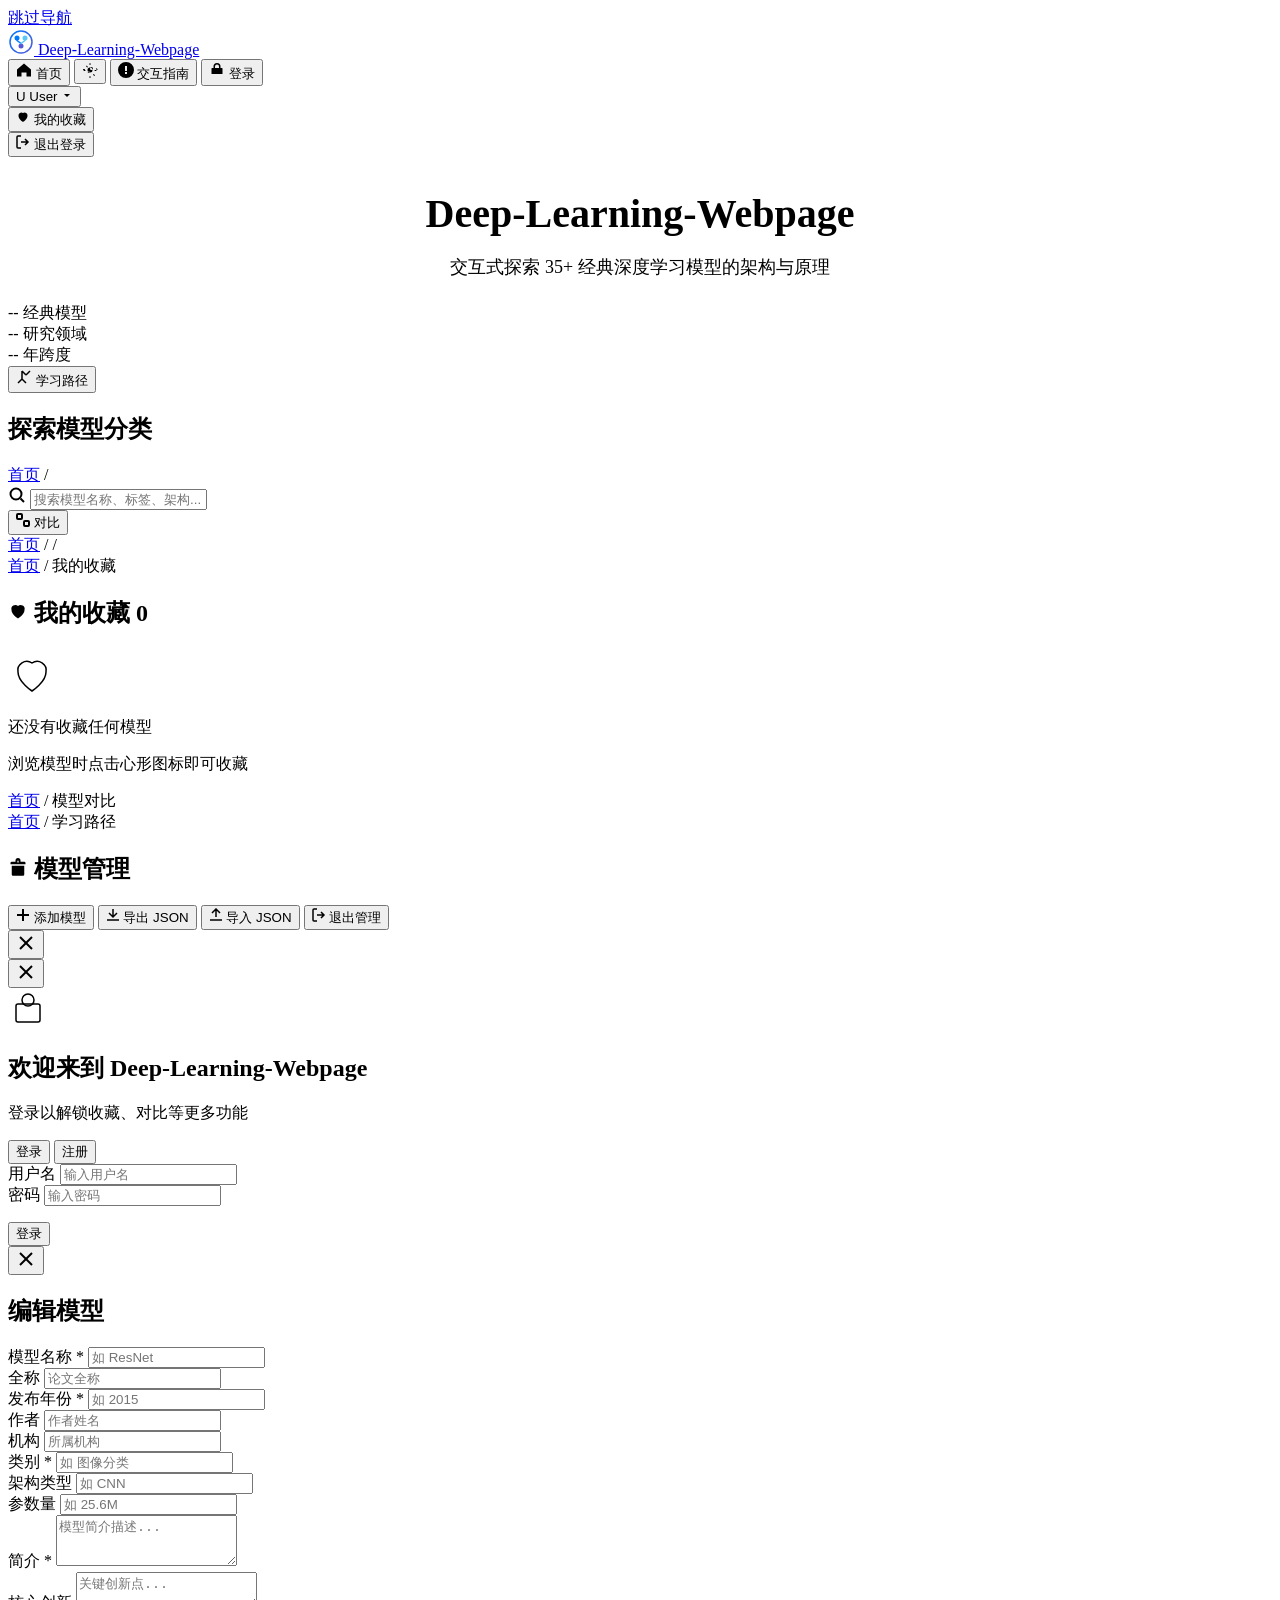
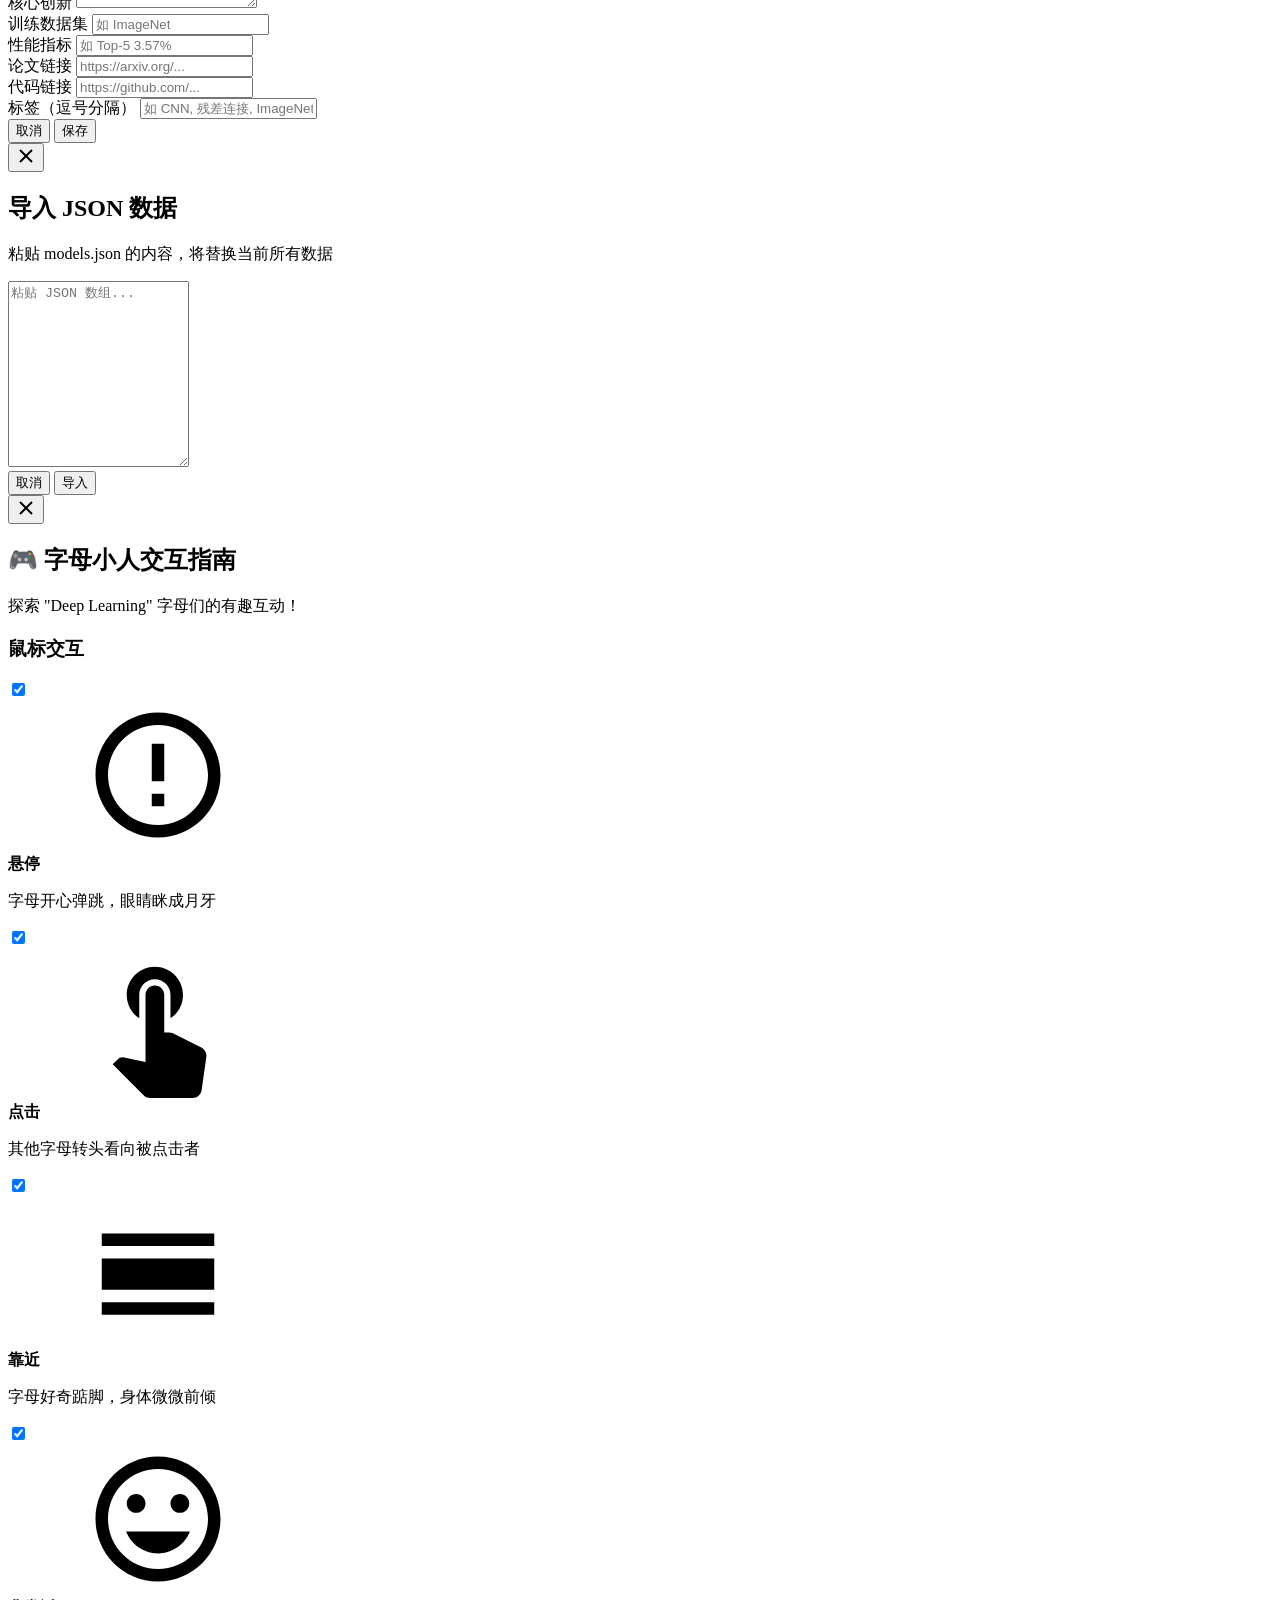
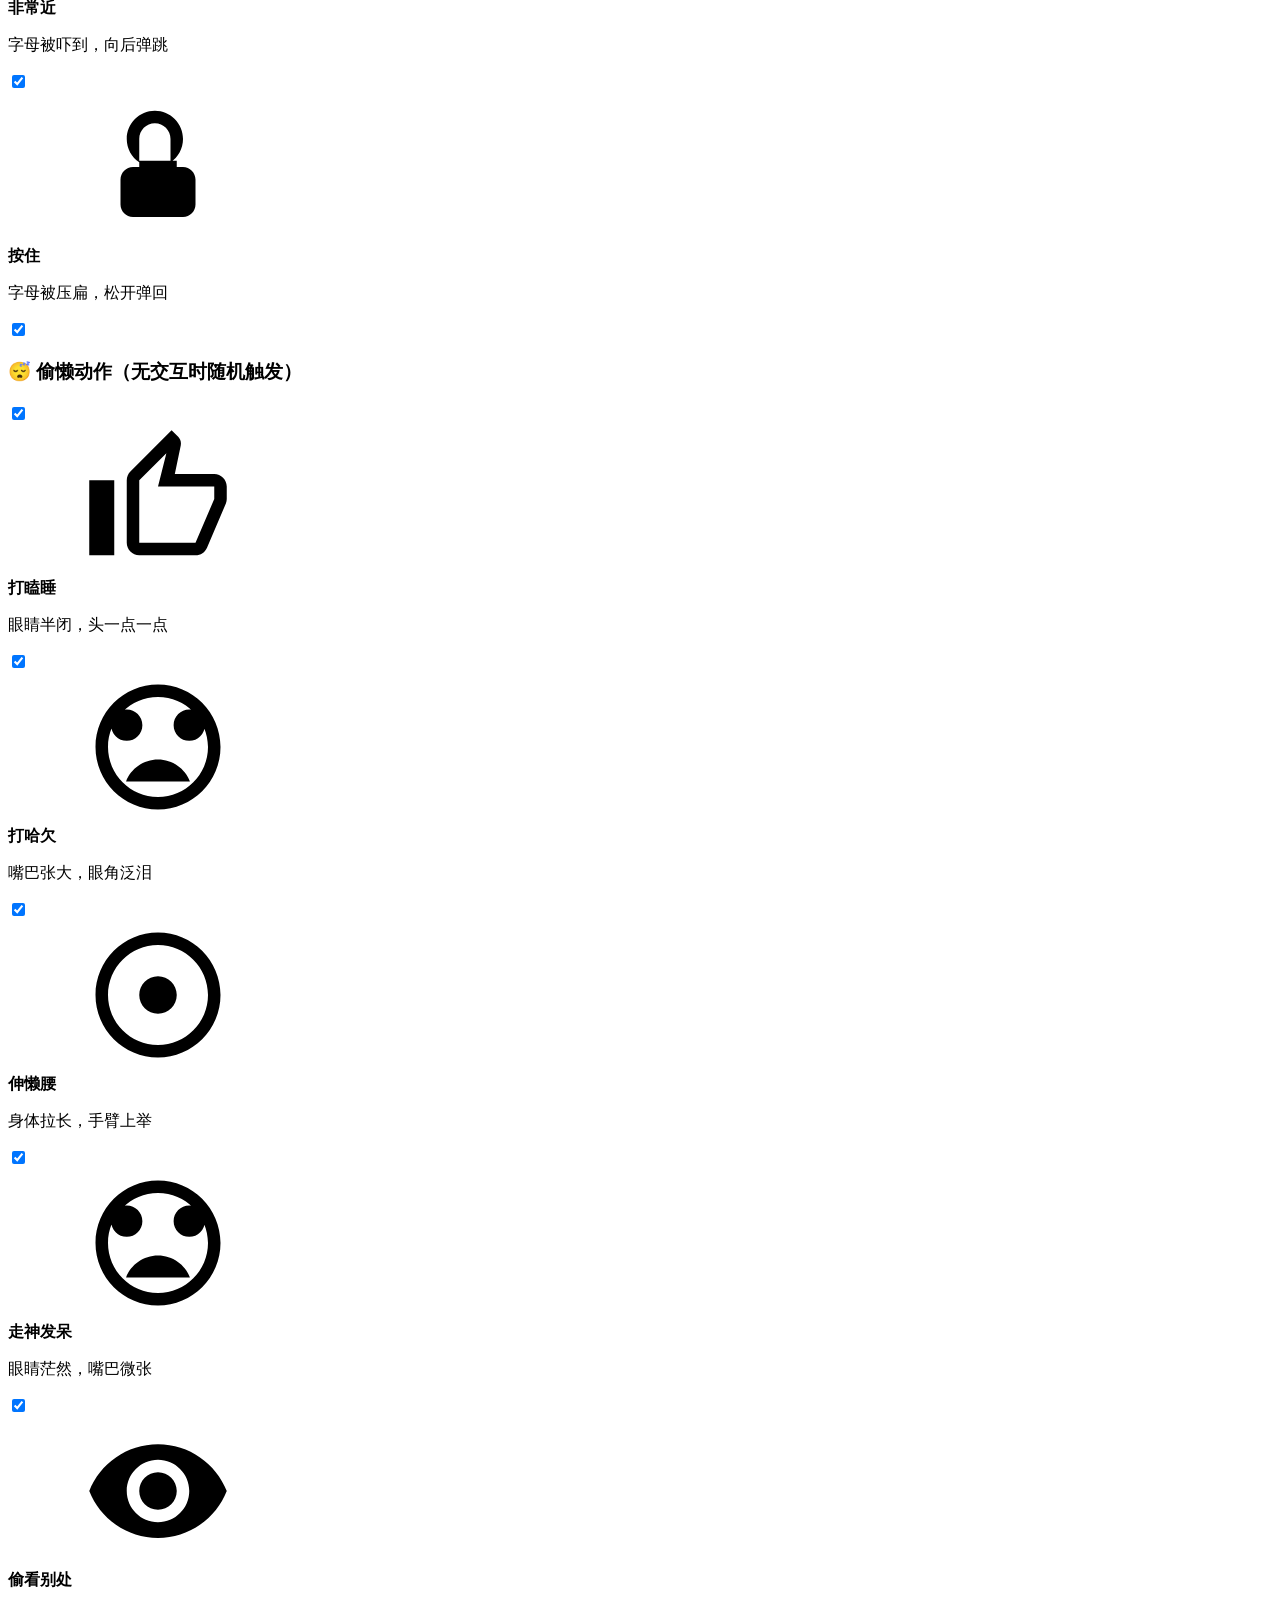
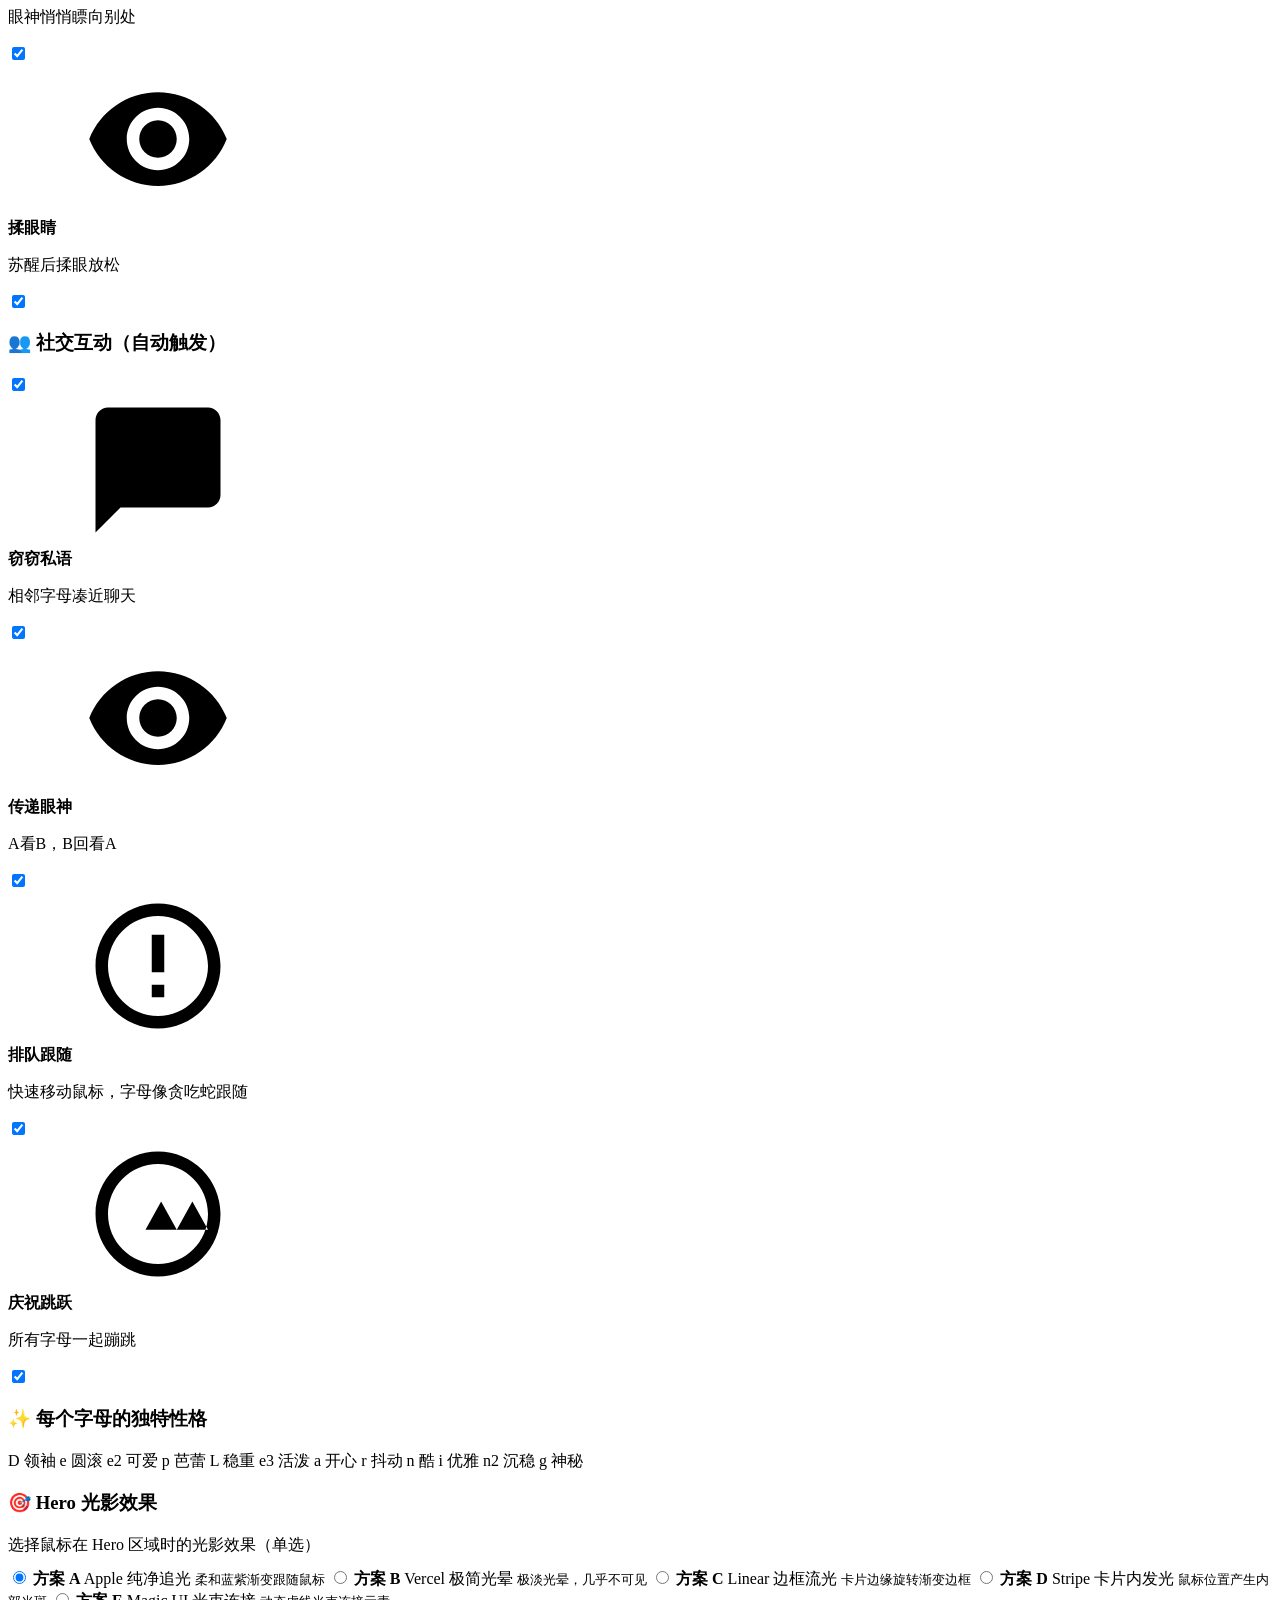
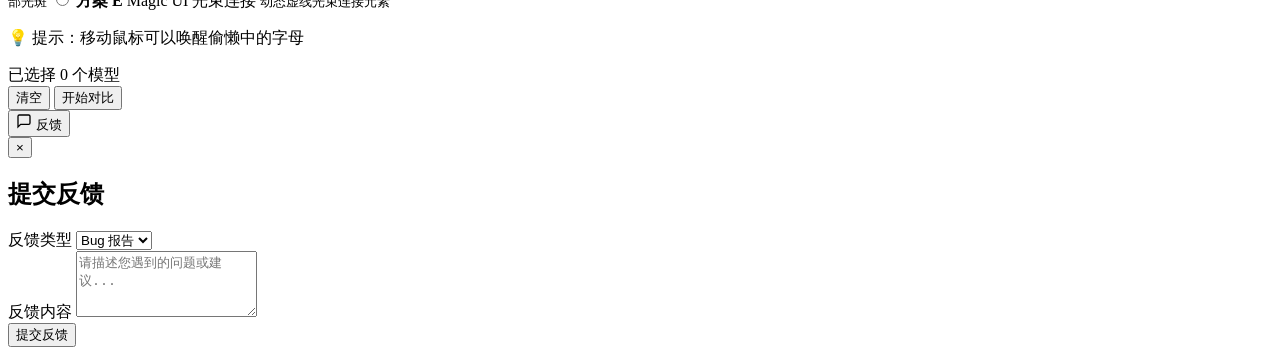
==== index.html @ b661f735 "fix: 修复initApp重复调用和CSP策略问题" ====
<!DOCTYPE html>
<html lang="zh-CN">
<head>
  <meta charset="UTF-8">
  <meta name="viewport" content="width=device-width, initial-scale=1.0">
  <meta name="description" content="Deep-Learning-Webpage - An experimental front-end project for deep learning development.">
  <meta name="theme-color" content="#000000">

  <!-- 防止 FOUC：在 CSS 加载前优先应用主题 -->
  <script>
    (function() {
      try {
        var theme = localStorage.getItem('dl_theme');
        if (!theme) {
          theme = window.matchMedia('(prefers-color-scheme: dark)').matches ? 'dark' : 'light';
        }
        document.documentElement.setAttribute('data-theme', theme);
      } catch (e) {
        document.documentElement.setAttribute('data-theme', 'dark');
      }
    })();
  </script>

  <!-- Content Security Policy -->
  <!-- 注意：当前使用内联事件处理器和样式，需要 'unsafe-inline' 支持 -->
  <!-- 生产环境建议：将内联事件迁移到 addEventListener，内联样式迁移到 CSS 文件，然后移除 'unsafe-inline' -->
  <meta http-equiv="Content-Security-Policy" content="default-src 'self'; script-src 'self' 'unsafe-inline'; style-src 'self' 'unsafe-inline' https://fonts.googleapis.com; font-src 'self' https://fonts.gstatic.com; img-src 'self' data: blob: https:; connect-src 'self'; frame-ancestors 'none'; form-action 'self'; upgrade-insecure-requests; object-src 'none';">
  <title>Deep-Learning-Webpage</title>

  <!-- GitHub Pages 路径基准 -->
  <base href="/Deep-Learning-Webpage/">

  <!-- System font for Apple style (SF Pro on Apple devices, system fonts elsewhere) -->
  <link rel="preconnect" href="https://fonts.googleapis.com">
  <link rel="preconnect" href="https://fonts.gstatic.com" crossorigin>
  <link href="https://fonts.googleapis.com/css2?family=Inter:wght@300;400;500;600;700&family=JetBrains+Mono:wght@400;500;600&display=swap" rel="stylesheet">

  <link rel="stylesheet" href="css/style.css">
</head>
<body>
  <!-- 骨架屏：首屏加载期间显示 -->
  <div id="app-skeleton" class="app-skeleton" aria-hidden="true">
    <div class="skeleton-header">
      <div class="skeleton-logo"></div>
      <div class="skeleton-nav">
        <div class="skeleton-nav-item"></div>
        <div class="skeleton-nav-item"></div>
        <div class="skeleton-nav-item"></div>
        <div class="skeleton-nav-item"></div>
      </div>
    </div>
    <div class="skeleton-hero">
      <div class="skeleton-hero-title"></div>
      <div class="skeleton-hero-subtitle"></div>
      <div class="skeleton-hero-stats">
        <div class="skeleton-stat"></div>
        <div class="skeleton-stat"></div>
        <div class="skeleton-stat"></div>
        <div class="skeleton-stat"></div>
      </div>
    </div>
    <div class="skeleton-grid">
      <div class="skeleton-card"></div>
      <div class="skeleton-card"></div>
      <div class="skeleton-card"></div>
      <div class="skeleton-card"></div>
      <div class="skeleton-card"></div>
      <div class="skeleton-card"></div>
    </div>
  </div>

  <!-- 跳过导航链接（无障碍支持） -->
  <a href="#app" class="skip-link">跳过导航</a>

  <!-- ==================== 顶部导航栏 ==================== -->
  <header class="header" id="header">
    <div class="header-inner">
      <a href="#home" class="logo" aria-label="返回首页">
        <span class="logo-icon">
          <svg width="26" height="26" viewBox="0 0 26 26" fill="none" xmlns="http://www.w3.org/2000/svg">
            <circle cx="13" cy="13" r="11" stroke="url(#appleLogoGrad)" stroke-width="1.5"/>
            <circle cx="9" cy="9" r="2.5" fill="#007AFF"/>
            <circle cx="17" cy="9" r="2.5" fill="#5AC8FA"/>
            <circle cx="13" cy="17" r="2.5" fill="#5856D6"/>
            <line x1="9" y1="11.5" x2="13" y2="14.5" stroke="#007AFF" stroke-width="1.5" stroke-linecap="round"/>
            <line x1="17" y1="11.5" x2="13" y2="14.5" stroke="#5AC8FA" stroke-width="1.5" stroke-linecap="round"/>
            <defs>
              <linearGradient id="appleLogoGrad" x1="0" y1="0" x2="26" y2="26" gradientUnits="userSpaceOnUse">
                <stop stop-color="#007AFF"/>
                <stop offset="1" stop-color="#5856D6"/>
              </linearGradient>
            </defs>
          </svg>
        </span>
        <span class="logo-text">Deep-Learning-Webpage</span>
      </a>
      <nav class="nav" role="navigation" aria-label="主导航">
        <button class="nav-btn active" data-view="home" onclick="event.preventDefault(); navigate('home')">
          <svg width="16" height="16" viewBox="0 0 16 16" fill="currentColor"><path d="M8 1.5L1 7.5v7h4.5v-4h5v4H15v-7L8 1.5z"/></svg>
          <span>首页</span>
        </button>
        <button class="nav-btn" id="navFavBtn" data-view="favorites" onclick="navigate('favorites')" style="display:none;">
          <svg width="16" height="16" viewBox="0 0 16 16" fill="currentColor"><path d="M8 13.5s-5.5-3.5-5.5-7C2.5 4 4.5 2.5 6 2.5c.8 0 1.5.3 2 1 0 0 0 0 0 0 .5-.7 1.2-1 2-1C11.5 2.5 13.5 4 13.5 6.5c0 3.5-5.5 7-5.5 7z"/></svg>
          <span>收藏</span>
        </button>
        <button class="nav-btn" id="navAdminBtn" data-view="admin" onclick="navigate('admin')" style="display:none;">
          <svg width="16" height="16" viewBox="0 0 16 16" fill="currentColor"><path d="M8 1a2.5 2.5 0 012.5 2.5v1h1a.5.5 0 01.5.5v.5h.5a.5.5 0 01.5.5v6a.5.5 0 01-.5.5H2a.5.5 0 01-.5-.5v-6a.5.5 0 01.5-.5h.5v-.5a.5.5 0 01.5-.5h1V3.5A2.5 2.5 0 018 1zm0 1.5a1 1 0 00-1 1v1h2v-1a1 1 0 00-1-1z"/></svg>
          <span>管理</span>
        </button>
        <button class="theme-toggle-btn" id="themeToggle" onclick="toggleTheme()" aria-label="切换主题">
          <svg width="16" height="16" viewBox="0 0 16 16" fill="currentColor"><path d="M8 1a.5.5 0 01.5.5v1a.5.5 0 01-1 0v-1A.5.5 0 018 1zm0 13a.5.5 0 01.5.5v1a.5.5 0 01-1 0v-1a.5.5 0 01.5-.5zM2 8h1a.5.5 0 010 1H2a.5.5 0 010-1zm11 0h1a.5.5 0 010 1h-1a.5.5 0 010-1zM4.22 3.81a.5.5 0 01.707 0l.7.7a.5.5 0 01-.707.707l-.7-.7a.5.5 0 010-.707zm7.07 8.49a.5.5 0 01.707 0l.7.7a.5.5 0 01-.707.707l-.7-.7a.5.5 0 010-.707zM1 7.5a.5.5 0 01.5-.5h1a.5.5 0 010 1h-1a.5.5 0 01-.5-.5zm13.07-1.07a.5.5 0 01.707 0l.7.7a.5.5 0 01-.707.707l-.7-.7a.5.5 0 010-.707zM5.93 10.93a.5.5 0 010-.707l.7-.7a.5.5 0 11.707.707l-.7.7a.5.5 0 01-.707 0zM8 5.5A2.5 2.5 0 1010.5 8 2.5 2.5 0 008 5.5zm0 1A1.5 1.5 0 119.5 8 1.5 1.5 0 018 6.5z"/></svg>
        </button>
        <button class="nav-btn interaction-guide-btn" onclick="showInteractionGuide()" aria-label="交互指南" title="字母小人交互指南">
          <svg width="16" height="16" viewBox="0 0 16 16" fill="currentColor"><path d="M8 0a8 8 0 100 16A8 8 0 008 0zm1 12H7v-2h2v2zm0-3H7V4h2v5z"/></svg>
          <span>交互指南</span>
        </button>
        <button class="nav-btn" id="navLoginBtn" onclick="showLoginModal()">
          <svg width="16" height="16" viewBox="0 0 16 16" fill="currentColor"><path d="M8 1a3.5 3.5 0 00-3.5 3.5V6H3a.5.5 0 00-.5.5v5a.5.5 0 00.5.5h10a.5.5 0 00.5-.5v-5A.5.5 0 0013 6h-1.5V4.5A3.5 3.5 0 008 1zm2 5H6V4.5a2 2 0 114 0V6z"/></svg>
          <span>登录</span>
        </button>
        <div class="user-nav" id="userNav">
          <button class="user-avatar-btn" onclick="toggleUserMenu()" aria-label="用户菜单" aria-expanded="false" aria-haspopup="true">
            <span class="user-avatar" id="userAvatar">U</span>
            <span class="user-name" id="userName">User</span>
            <svg width="12" height="12" viewBox="0 0 12 12" fill="currentColor" style="flex-shrink:0;"><path d="M3 5l3 3 3-3"/></svg>
          </button>
          <div class="user-menu" id="userMenu">
            <button class="user-menu-item" onclick="navigate('favorites'); toggleUserMenu();">
              <svg width="14" height="14" viewBox="0 0 14 14" fill="currentColor"><path d="M7 12s-4.5-3-4.5-6A3 3 0 017 3a3 3 0 014.5 3C11.5 9 7 12 7 12z"/></svg>
              我的收藏
            </button>
            <div class="user-menu-divider"></div>
            <button class="user-menu-item danger" onclick="logoutUser(); toggleUserMenu();">
              <svg width="14" height="14" viewBox="0 0 14 14" fill="none" stroke="currentColor" stroke-width="1.5"><path d="M5 1H2a1 1 0 00-1 1v10a1 1 0 001 1h3M9 4l3 3-3 3M12 7H5"/></svg>
              退出登录
            </button>
          </div>
        </div>
      </nav>
    </div>
  </header>

  <!-- ==================== 主内容区域 ==================== -->
  <!-- 屏幕阅读器通知区域：用于播报视图切换 -->
  <div id="announcer" class="sr-only" aria-live="polite" aria-atomic="true"></div>

  <main id="app" class="app" aria-live="polite" aria-atomic="false">

    <!-- ===== 首页视图 ===== -->
    <section id="homeView" class="view active" aria-label="首页">
      <!-- Hero 区域 -->
      <div class="hero">
        <div class="hero-content">
          <h1 class="hero-title" style="text-align:center;font-size:clamp(1.5rem,4vw,2.5rem);font-weight:700;color:var(--text-primary);margin-bottom:8px;">Deep-Learning-Webpage</h1>
          <p class="hero-subtitle" style="text-align:center;font-size:clamp(0.875rem,2vw,1.125rem);color:var(--text-secondary);margin-bottom:24px;">交互式探索 35+ 经典深度学习模型的架构与原理</p>
          <!-- 字母小人舞台 -->
          <div class="letter-stage" id="letterStage">
            <!-- 由 JS 动态生成字母小人 -->
          </div>
          <div class="hero-stats" id="heroStats">
            <div class="hero-stat">
              <span class="hero-stat-value" id="statModels">--</span>
              <span class="hero-stat-label">经典模型</span>
            </div>
            <div class="hero-stat-divider"></div>
            <div class="hero-stat">
              <span class="hero-stat-value" id="statCategories">--</span>
              <span class="hero-stat-label">研究领域</span>
            </div>
            <div class="hero-stat-divider"></div>
            <div class="hero-stat">
              <span class="hero-stat-value" id="statYears">--</span>
              <span class="hero-stat-label">年跨度</span>
            </div>
          </div>
          <div class="hero-actions">
            <button class="btn btn-primary" onclick="navigate('learningPath')">
              <svg width="16" height="16" viewBox="0 0 16 16" fill="none" stroke="currentColor" stroke-width="1.5"><path d="M2 14l4-4m0 0l4 4M6 10V2m8 0l-4 4m0 0L6 2"/></svg>
              学习路径
            </button>
          </div>
        </div>
      </div>

      <!-- 分类卡片网格 -->
      <div class="section">
        <h2 class="section-title">探索模型分类</h2>
        <div class="module-grid" id="moduleGrid">
          <!-- 由 JS 动态渲染 -->
        </div>
      </div>
    </section>

    <!-- ===== 分类页视图 ===== -->
    <section id="categoryView" class="view" aria-label="分类浏览">
      <div class="container">
        <!-- 面包屑 -->
        <nav class="breadcrumb" aria-label="面包屑导航">
          <a class="breadcrumb-link" href="#home" onclick="event.preventDefault(); navigate('home')">首页</a>
          <span class="breadcrumb-sep" aria-hidden="true">/</span>
          <span class="breadcrumb-current" id="breadcrumbCategory"></span>
        </nav>

        <!-- 搜索与筛选 -->
        <div class="toolbar">
          <div class="search-box">
            <svg class="search-icon" width="18" height="18" viewBox="0 0 18 18" fill="none" stroke="currentColor" stroke-width="2">
              <circle cx="8" cy="8" r="5.5"/>
              <line x1="12.5" y1="12.5" x2="16" y2="16"/>
            </svg>
            <input type="text" id="searchInput" placeholder="搜索模型名称、标签、架构..." aria-label="搜索模型">
          </div>
          <div class="filter-group" id="filterGroup">
            <!-- 由 JS 动态渲染年份筛选按钮 -->
          </div>
          <button class="nav-btn" id="compareModeBtn" onclick="toggleCompareMode()">
            <svg width="14" height="14" viewBox="0 0 14 14" fill="none" stroke="currentColor" stroke-width="2"><rect x="1" y="1" width="5" height="5" rx="1"/><rect x="8" y="8" width="5" height="5" rx="1"/><line x1="6" y1="3.5" x2="8" y2="3.5" stroke-dasharray="1 1"/><line x1="3.5" y1="6" x2="3.5" y2="8" stroke-dasharray="1 1"/></svg>
            <span>对比</span>
          </button>
        </div>

        <!-- 模型卡片网格 -->
        <div class="model-grid" id="modelGrid"></div>

        <!-- 空状态 -->
        <div class="empty-state" id="emptyState" style="display:none;">
          <svg width="48" height="48" viewBox="0 0 48 48" fill="none" stroke="currentColor" stroke-width="1.5" opacity="0.4">
            <circle cx="20" cy="20" r="14"/>
            <line x1="30" y1="30" x2="42" y2="42"/>
            <line x1="14" y1="16" x2="26" y2="16"/>
            <line x1="20" y1="10" x2="20" y2="22"/>
          </svg>
          <p>没有找到匹配的模型</p>
          <p class="empty-hint">尝试调整搜索关键词或筛选条件</p>
          <button onclick="clearSearch()" style="margin-top:12px;padding:6px 16px;border:1px solid var(--border-color);border-radius:var(--radius-full);background:transparent;color:var(--text-secondary);cursor:pointer;font-size:0.875rem;transition:all 0.2s;">清除筛选</button>
        </div>
      </div>
    </section>

    <!-- ===== 模型详情页视图 ===== -->
    <section id="modelView" class="view" aria-label="模型详情">
      <div class="container">
        <!-- 面包屑 -->
        <nav class="breadcrumb" aria-label="面包屑导航">
          <a class="breadcrumb-link" href="#home" onclick="event.preventDefault(); navigate('home')">首页</a>
          <span class="breadcrumb-sep" aria-hidden="true">/</span>
          <a class="breadcrumb-link" id="modelBreadcrumbCat" href="#"></a>
          <span class="breadcrumb-sep" aria-hidden="true">/</span>
          <span class="breadcrumb-current" id="modelBreadcrumbName"></span>
        </nav>

        <!-- 模型详情内容 -->
        <div id="modelPageBody" class="model-page-body">
          <!-- 由 JS 动态渲染 -->
        </div>
      </div>
    </section>

    <!-- ===== 我的收藏视图 ===== -->
    <section id="favoritesView" class="view" aria-label="我的收藏">
      <div class="container">
        <!-- 面包屑 -->
        <nav class="breadcrumb" aria-label="面包屑导航">
          <a class="breadcrumb-link" href="#home" onclick="event.preventDefault(); navigate('home')">首页</a>
          <span class="breadcrumb-sep" aria-hidden="true">/</span>
          <span class="breadcrumb-current">我的收藏</span>
        </nav>

        <div class="favorites-header">
          <h2 class="favorites-title">
            <svg width="20" height="20" viewBox="0 0 20 20" fill="currentColor" style="color: var(--danger);"><path d="M10 17.5s-6.5-4-6.5-8.5A4 4 0 0110 5a4 4 0 016.5 4c0 4.5-6.5 8.5-6.5 8.5z"/></svg>
            我的收藏
            <span class="favorites-count" id="favCount">0</span>
          </h2>
        </div>

        <!-- 收藏模型网格 -->
        <div class="model-grid" id="favModelGrid"></div>

        <!-- 空状态 -->
        <div class="fav-empty-state" id="favEmptyState">
          <svg width="48" height="48" viewBox="0 0 48 48" fill="none" stroke="currentColor" stroke-width="1.5">
            <path d="M24 42s-14-9-14-19A9 9 0 0124 14a9 9 0 0114 9c0 10-14 19-14 19z"/>
          </svg>
          <p>还没有收藏任何模型</p>
          <p class="fav-empty-hint">浏览模型时点击心形图标即可收藏</p>
        </div>
      </div>
    </section>

    <!-- ===== 模型对比视图 ===== -->
    <section id="compareView" class="view" aria-label="模型对比">
      <div class="container">
        <!-- 面包屑 -->
        <nav class="breadcrumb" aria-label="面包屑导航">
          <a class="breadcrumb-link" href="#home" onclick="event.preventDefault(); navigate('home')">首页</a>
          <span class="breadcrumb-sep" aria-hidden="true">/</span>
          <span class="breadcrumb-current">模型对比</span>
        </nav>
        <div id="compareViewBody"></div>
      </div>
    </section>

    <!-- ===== 学习路径视图 ===== -->
    <section id="learningPathView" class="view" aria-label="学习路径">
      <div class="container">
        <!-- 面包屑 -->
        <nav class="breadcrumb" aria-label="面包屑导航">
          <a class="breadcrumb-link" href="#home" onclick="event.preventDefault(); navigate('home')">首页</a>
          <span class="breadcrumb-sep" aria-hidden="true">/</span>
          <span class="breadcrumb-current">学习路径</span>
        </nav>
        <div id="learningPathViewBody"></div>
      </div>
    </section>

    <!-- ===== 管理后台视图 ===== -->
    <section id="adminView" class="view" aria-label="管理后台">
      <div class="container">
        <div class="admin-header">
          <h2 class="admin-title">
            <svg width="20" height="20" viewBox="0 0 20 20" fill="currentColor"><path d="M10 1a2.5 2.5 0 012.5 2.5v1.25h3.75a1.25 1.25 0 011.25 1.25v1.25H2.5V6a1.25 1.25 0 011.25-1.25H7.5V3.5A2.5 2.5 0 0110 1zm0 2.5a.625.625 0 00-.625.625v1.25h1.25V4.125A.625.625 0 0010 3.5zM3.75 8.75h12.5V17.5a1.25 1.25 0 01-1.25 1.25H5a1.25 1.25 0 01-1.25-1.25V8.75z"/></svg>
            模型管理
          </h2>
          <div class="admin-actions">
            <button class="btn btn-primary" onclick="showAddForm()">
              <svg width="14" height="14" viewBox="0 0 14 14" fill="currentColor"><line x1="7" y1="1" x2="7" y2="13" stroke="currentColor" stroke-width="2"/><line x1="1" y1="7" x2="13" y2="7" stroke="currentColor" stroke-width="2"/></svg>
              添加模型
            </button>
            <button class="btn btn-secondary" onclick="exportData()">
              <svg width="14" height="14" viewBox="0 0 14 14" fill="none" stroke="currentColor" stroke-width="1.5"><path d="M7 1v8M3 5l4 4 4-4M1 12h12"/></svg>
              导出 JSON
            </button>
            <button class="btn btn-secondary" onclick="showImportDialog()">
              <svg width="14" height="14" viewBox="0 0 14 14" fill="none" stroke="currentColor" stroke-width="1.5"><path d="M7 9V1M3 5l4-4 4 4M1 12h12"/></svg>
              导入 JSON
            </button>
            <button class="btn btn-danger" onclick="logoutAdmin()">
              <svg width="14" height="14" viewBox="0 0 14 14" fill="none" stroke="currentColor" stroke-width="1.5"><path d="M5 1H2a1 1 0 00-1 1v10a1 1 0 001 1h3M9 4l3 3-3 3M12 7H5"/></svg>
              退出管理
            </button>
          </div>
        </div>
        <div id="adminTable" class="admin-table-wrapper"></div>
      </div>
    </section>

  </main>

  <!-- ==================== 模态框 ==================== -->

  <!-- 模型详情模态框 -->
  <div class="modal-overlay" id="detailModal" role="dialog" aria-modal="true" aria-label="模型详情">
    <div class="modal-content detail-content">
      <button class="modal-close" onclick="closeModal('detailModal')" aria-label="关闭">
        <svg width="20" height="20" viewBox="0 0 20 20" fill="none" stroke="currentColor" stroke-width="2"><line x1="4" y1="4" x2="16" y2="16"/><line x1="16" y1="4" x2="4" y2="16"/></svg>
      </button>
      <div id="detailBody"></div>
    </div>
  </div>

  <!-- 登录/注册模态框 -->
  <div class="modal-overlay" id="loginModal" role="dialog" aria-modal="true" aria-label="登录注册">
    <div class="modal-content login-content">
      <button class="modal-close" onclick="closeModal('loginModal')" aria-label="关闭">
        <svg width="20" height="20" viewBox="0 0 20 20" fill="none" stroke="currentColor" stroke-width="2"><line x1="4" y1="4" x2="16" y2="16"/><line x1="16" y1="4" x2="4" y2="16"/></svg>
      </button>
      <div class="login-icon">
        <svg width="40" height="40" viewBox="0 0 40 40" fill="none" stroke="currentColor" stroke-width="1.5">
          <rect x="8" y="16" width="24" height="18" rx="2"/>
          <circle cx="20" cy="12" r="6"/>
        </svg>
      </div>
      <h2 class="login-title">欢迎来到 Deep-Learning-Webpage</h2>
      <p class="login-hint">登录以解锁收藏、对比等更多功能</p>

      <!-- 标签切换 -->
      <div class="auth-tabs" role="tablist">
        <button class="auth-tab active" id="authTabLogin" role="tab" aria-selected="true" aria-controls="loginPanel" onclick="switchAuthTab('login')">登录</button>
        <button class="auth-tab" id="authTabRegister" role="tab" aria-selected="false" aria-controls="registerPanel" onclick="switchAuthTab('register')">注册</button>
        <div class="auth-tab-indicator" id="authTabIndicator"></div>
      </div>

      <!-- 登录表单 -->
      <div id="loginPanel" role="tabpanel" aria-labelledby="authTabLogin">
        <form class="auth-form" id="loginForm" onsubmit="handleLogin(event)">
          <div class="form-group">
            <label for="loginUsername">用户名</label>
            <input type="text" id="loginUsername" placeholder="输入用户名" required autocomplete="username">
          </div>
          <div class="form-group">
            <label for="loginPassword">密码</label>
            <input type="password" id="loginPassword" placeholder="输入密码" required autocomplete="current-password">
          </div>
          <p id="loginFormError" class="auth-form-error" role="alert" aria-live="assertive"></p>
          <button type="submit" class="btn btn-primary btn-block">登录</button>
        </form>
      </div>

      <!-- 注册表单 -->
      <div id="registerPanel" role="tabpanel" aria-labelledby="authTabRegister" style="display:none;">
        <form class="auth-form" id="registerForm" onsubmit="handleRegister(event)">
          <div class="form-group">
            <label for="regUsername">用户名</label>
            <input type="text" id="regUsername" placeholder="3-20个字符" required autocomplete="username" minlength="3" maxlength="20">
          </div>
          <div class="form-group">
            <label for="regEmail">邮箱</label>
            <input type="email" id="regEmail" placeholder="your@email.com" required autocomplete="email">
          </div>
          <div class="form-group">
            <label for="regPassword">密码</label>
            <input type="password" id="regPassword" placeholder="至少6个字符" required autocomplete="new-password" minlength="6" oninput="checkPasswordStrength(this.value)">
            <div class="password-strength-wrapper">
              <div class="password-strength-bar">
                <div class="password-strength" id="passwordStrength"></div>
              </div>
            </div>
          </div>
          <div class="form-group">
            <label for="regConfirmPassword">确认密码</label>
            <input type="password" id="regConfirmPassword" placeholder="再次输入密码" required autocomplete="new-password">
          </div>
          <p id="registerFormError" class="auth-form-error" role="alert" aria-live="assertive"></p>
          <button type="submit" class="btn btn-primary btn-block">注册</button>
        </form>
      </div>
    </div>
  </div>

  <!-- 编辑/添加模态框 -->
  <div class="modal-overlay" id="editModal" role="dialog" aria-modal="true" aria-label="编辑模型">
    <div class="modal-content edit-content">
      <button class="modal-close" onclick="closeModal('editModal')" aria-label="关闭">
        <svg width="20" height="20" viewBox="0 0 20 20" fill="none" stroke="currentColor" stroke-width="2"><line x1="4" y1="4" x2="16" y2="16"/><line x1="16" y1="4" x2="4" y2="16"/></svg>
      </button>
      <h2 class="edit-title" id="editTitle">编辑模型</h2>
      <form id="editForm" onsubmit="saveModel(event)">
        <input type="hidden" id="editId">
        <div class="form-grid">
          <div class="form-group">
            <label for="editName">模型名称 *</label>
            <input type="text" id="editName" required placeholder="如 ResNet">
          </div>
          <div class="form-group">
            <label for="editFullName">全称</label>
            <input type="text" id="editFullName" placeholder="论文全称">
          </div>
          <div class="form-group">
            <label for="editYear">发布年份 *</label>
            <input type="number" id="editYear" required placeholder="如 2015">
          </div>
          <div class="form-group">
            <label for="editAuthor">作者</label>
            <input type="text" id="editAuthor" placeholder="作者姓名">
          </div>
          <div class="form-group">
            <label for="editOrganization">机构</label>
            <input type="text" id="editOrganization" placeholder="所属机构">
          </div>
          <div class="form-group">
            <label for="editCategory">类别 *</label>
            <input type="text" id="editCategory" required placeholder="如 图像分类">
          </div>
          <div class="form-group">
            <label for="editArchitecture">架构类型</label>
            <input type="text" id="editArchitecture" placeholder="如 CNN">
          </div>
          <div class="form-group">
            <label for="editParameters">参数量</label>
            <input type="text" id="editParameters" placeholder="如 25.6M">
          </div>
          <div class="form-group full-width">
            <label for="editDescription">简介 *</label>
            <textarea id="editDescription" rows="3" required placeholder="模型简介描述..."></textarea>
          </div>
          <div class="form-group full-width">
            <label for="editKeyInnovation">核心创新</label>
            <textarea id="editKeyInnovation" rows="2" placeholder="关键创新点..."></textarea>
          </div>
          <div class="form-group">
            <label for="editDatasets">训练数据集</label>
            <input type="text" id="editDatasets" placeholder="如 ImageNet">
          </div>
          <div class="form-group">
            <label for="editPerformance">性能指标</label>
            <input type="text" id="editPerformance" placeholder="如 Top-5 3.57%">
          </div>
          <div class="form-group">
            <label for="editPaperUrl">论文链接</label>
            <input type="url" id="editPaperUrl" placeholder="https://arxiv.org/...">
          </div>
          <div class="form-group">
            <label for="editCodeUrl">代码链接</label>
            <input type="url" id="editCodeUrl" placeholder="https://github.com/...">
          </div>
          <div class="form-group full-width">
            <label for="editTags">标签（逗号分隔）</label>
            <input type="text" id="editTags" placeholder="如 CNN, 残差连接, ImageNet">
          </div>
        </div>
        <div class="form-actions">
          <button type="button" class="btn btn-ghost" onclick="closeModal('editModal')">取消</button>
          <button type="submit" class="btn btn-primary">保存</button>
        </div>
      </form>
    </div>
  </div>

  <!-- 导入模态框 -->
  <div class="modal-overlay" id="importModal" role="dialog" aria-modal="true" aria-label="导入数据">
    <div class="modal-content import-content">
      <button class="modal-close" onclick="closeModal('importModal')" aria-label="关闭">
        <svg width="20" height="20" viewBox="0 0 20 20" fill="none" stroke="currentColor" stroke-width="2"><line x1="4" y1="4" x2="16" y2="16"/><line x1="16" y1="4" x2="4" y2="16"/></svg>
      </button>
      <h2 class="import-title">导入 JSON 数据</h2>
      <p class="import-hint">粘贴 models.json 的内容，将替换当前所有数据</p>
      <textarea id="importData" rows="12" placeholder='粘贴 JSON 数组...'></textarea>
      <p id="importError" class="error-msg" style="display:none;" role="alert" aria-live="assertive"></p>
      <div class="form-actions">
        <button class="btn btn-ghost" onclick="closeModal('importModal')">取消</button>
        <button class="btn btn-primary" onclick="importData()">导入</button>
      </div>
    </div>
  </div>

  <!-- ==================== 交互指南弹窗 ==================== -->
  <div class="modal-overlay" id="interactionGuideModal" role="dialog" aria-modal="true" aria-label="字母小人交互指南">
    <div class="modal-content interaction-guide-content">
      <button class="modal-close" onclick="closeModal('interactionGuideModal')" aria-label="关闭">
        <svg width="20" height="20" viewBox="0 0 20 20" fill="none" stroke="currentColor" stroke-width="2"><line x1="4" y1="4" x2="16" y2="16"/><line x1="16" y1="4" x2="4" y2="16"/></svg>
      </button>
      <h2 class="guide-title"><span aria-hidden="true">🎮</span> 字母小人交互指南</h2>
      <p class="guide-subtitle">探索 "Deep Learning" 字母们的有趣互动！</p>
      
      <!-- V7创新：SVG图标系统 -->
      <svg style="display: none;">
        <defs>
          <symbol id="icon-hover" viewBox="0 0 24 24"><path fill="currentColor" d="M12 2C6.48 2 2 6.48 2 12s4.48 10 10 10 10-4.48 10-10S17.52 2 12 2zm0 18c-4.41 0-8-3.59-8-8s3.59-8 8-8 8 3.59 8 8-3.59 8-8 8zm-1-13h2v6h-2zm0 8h2v2h-2z"/></symbol>
          <symbol id="icon-click" viewBox="0 0 24 24"><path fill="currentColor" d="M9 11.24V7.5C9 6.12 10.12 5 11.5 5S14 6.12 14 7.5v3.74c1.21-.81 2-2.18 2-3.74C16 5.01 13.99 3 11.5 3S7 5.01 7 7.5c0 1.56.79 2.93 2 3.74zm9.84 4.63l-4.54-2.26c-.17-.07-.35-.11-.54-.11H13v-6c0-.83-.67-1.5-1.5-1.5S10 6.67 10 7.5v10.74l-3.43-.72c-.08-.01-.15-.03-.24-.03-.31 0-.59.13-.79.33l-.79.8 4.94 4.94c.27.27.65.44 1.06.44h6.79c.75 0 1.33-.55 1.44-1.28l.75-5.27c.01-.07.02-.14.02-.2 0-.62-.38-1.16-.91-1.38z"/></symbol>
          <symbol id="icon-near" viewBox="0 0 24 24"><path fill="currentColor" d="M3 17h18v2H3zm0-7h18v5H3zm0-4h18v2H3z"/></symbol>
          <symbol id="icon-scared" viewBox="0 0 24 24"><path fill="currentColor" d="M11.99 2C6.47 2 2 6.48 2 12s4.47 10 9.99 10C17.52 22 22 17.52 22 12S17.52 2 11.99 2zM12 20c-4.42 0-8-3.58-8-8s3.58-8 8-8 8 3.58 8 8-3.58 8-8 8zm3.5-9c.83 0 1.5-.67 1.5-1.5S16.33 8 15.5 8 14 8.67 14 9.5s.67 1.5 1.5 1.5zm-7 0c.83 0 1.5-.67 1.5-1.5S9.33 8 8.5 8 7 8.67 7 9.5 7.67 11 8.5 11zm3.5 6.5c2.33 0 4.31-1.46 5.11-3.5H6.89c.8 2.04 2.78 3.5 5.11 3.5z"/></symbol>
          <symbol id="icon-press" viewBox="0 0 24 24"><path fill="currentColor" d="M9 11.24V7.5C9 6.12 10.12 5 11.5 5S14 6.12 14 7.5v3.74c1.21-.81 2-2.18 2-3.74C16 5.01 13.99 3 11.5 3S7 5.01 7 7.5c0 1.56.79 2.93 2 3.74zM16 12h-1v-1h-6v1H8c-1.1 0-2 .9-2 2v4c0 1.1.9 2 2 2h8c1.1 0 2-.9 2-2v-4c0-1.1-.9-2-2-2z"/></symbol>
          <symbol id="icon-sleep" viewBox="0 0 24 24"><path fill="currentColor" d="M9 21h9c.83 0 1.54-.5 1.84-1.22l3.02-7.05c.09-.23.14-.47.14-.73v-2c0-1.1-.9-2-2-2h-6.31l.95-4.57.03-.32c0-.41-.17-.79-.44-1.06L14.17 1 7.58 7.59C7.22 7.95 7 8.45 7 9v10c0 1.1.9 2 2 2zM9 9l4.34-4.34L12 10h9v2l-3 7H9V9zM1 9h4v12H1z"/></symbol>
          <symbol id="icon-yawn" viewBox="0 0 24 24"><path fill="currentColor" d="M12 2C6.48 2 2 6.48 2 12s4.48 10 10 10 10-4.48 10-10S17.52 2 12 2zm0 18c-4.41 0-8-3.59-8-8s3.59-8 8-8 8 3.59 8 8-3.59 8-8 8zm-5-9c1.38 0 2.5-1.12 2.5-2.5S8.38 6 7 6 4.5 7.12 4.5 8.5 5.62 11 7 11zm10 0c1.38 0 2.5-1.12 2.5-2.5S18.38 6 17 6s-2.5 1.12-2.5 2.5S15.62 11 17 11zm-5 3c-2.33 0-4.31 1.46-5.11 3.5h10.22c-.8-2.04-2.78-3.5-5.11-3.5z"/></symbol>
          <symbol id="icon-stretch" viewBox="0 0 24 24"><path fill="currentColor" d="M12 4c4.41 0 8 3.59 8 8s-3.59 8-8 8-8-3.59-8-8 3.59-8 8-8m0-2C6.48 2 2 6.48 2 12s4.48 10 10 10 10-4.48 10-10S17.52 2 12 2zm0 13c-1.66 0-3-1.34-3-3s1.34-3 3-3 3 1.34 3 3-1.34 3-3 3z"/></symbol>
          <symbol id="icon-zoneout" viewBox="0 0 24 24"><path fill="currentColor" d="M12 2C6.48 2 2 6.48 2 12s4.48 10 10 10 10-4.48 10-10S17.52 2 12 2zm0 18c-4.41 0-8-3.59-8-8s3.59-8 8-8 8 3.59 8 8-3.59 8-8 8zm-5-9c1.38 0 2.5-1.12 2.5-2.5S8.38 6 7 6 4.5 7.12 4.5 8.5 5.62 11 7 11zm10 0c1.38 0 2.5-1.12 2.5-2.5S18.38 6 17 6s-2.5 1.12-2.5 2.5S15.62 11 17 11zm-5 3c-2.33 0-4.31 1.46-5.11 3.5h10.22c-.8-2.04-2.78-3.5-5.11-3.5z"/></symbol>
          <symbol id="icon-peek" viewBox="0 0 24 24"><path fill="currentColor" d="M12 4.5C7 4.5 2.73 7.61 1 12c1.73 4.39 6 7.5 11 7.5s9.27-3.11 11-7.5c-1.73-4.39-6-7.5-11-7.5zM12 17c-2.76 0-5-2.24-5-5s2.24-5 5-5 5 2.24 5 5-2.24 5-5 5zm0-8c-1.66 0-3 1.34-3 3s1.34 3 3 3 3-1.34 3-3-1.34-3-3-3z"/></symbol>
          <symbol id="icon-rubeyes" viewBox="0 0 24 24"><path fill="currentColor" d="M12 4.5C7 4.5 2.73 7.61 1 12c1.73 4.39 6 7.5 11 7.5s9.27-3.11 11-7.5c-1.73-4.39-6-7.5-11-7.5zM12 17c-2.76 0-5-2.24-5-5s2.24-5 5-5 5 2.24 5 5-2.24 5-5 5zm0-8c-1.66 0-3 1.34-3 3s1.34 3 3 3 3-1.34 3-3-1.34-3-3-3z"/></symbol>
          <symbol id="icon-whisper" viewBox="0 0 24 24"><path fill="currentColor" d="M20 2H4c-1.1 0-2 .9-2 2v18l4-4h14c1.1 0 2-.9 2-2V4c0-1.1-.9-2-2-2z"/></symbol>
          <symbol id="icon-eyecontact" viewBox="0 0 24 24"><path fill="currentColor" d="M12 4.5C7 4.5 2.73 7.61 1 12c1.73 4.39 6 7.5 11 7.5s9.27-3.11 11-7.5c-1.73-4.39-6-7.5-11-7.5zM12 17c-2.76 0-5-2.24-5-5s2.24-5 5-5 5 2.24 5 5-2.24 5-5 5zm0-8c-1.66 0-3 1.34-3 3s1.34 3 3 3 3-1.34 3-3-1.34-3-3-3z"/></symbol>
          <symbol id="icon-snake" viewBox="0 0 24 24"><path fill="currentColor" d="M12 2C6.48 2 2 6.48 2 12s4.48 10 10 10 10-4.48 10-10S17.52 2 12 2zm0 18c-4.41 0-8-3.59-8-8s3.59-8 8-8 8 3.59 8 8-3.59 8-8 8zm-1-13h2v6h-2zm0 8h2v2h-2z"/></symbol>
          <symbol id="icon-celebrate" viewBox="0 0 24 24"><path fill="currentColor" d="M12 2C6.48 2 2 6.48 2 12s4.48 10 10 10 10-4.48 10-10S17.52 2 12 2zm0 18c-4.41 0-8-3.59-8-8s3.59-8 8-8 8 3.59 8 8-3.59 8-8 8zm-2-5.5l2.5-4.5 2.5 4.5H10zm5 0l2.5-4.5 2.5 4.5H15z"/></symbol>
        </defs>
      </svg>

      <div class="guide-section">
        <div class="guide-section-header">
          <h3>鼠标交互</h3>
          <label class="ios-toggle" title="总开关：鼠标交互">
            <input type="checkbox" class="ios-toggle-input" data-setting="mouseInteractions" checked role="switch" aria-checked="true" aria-label="鼠标交互总开关" tabindex="0">
            <span class="ios-toggle-slider"></span>
          </label>
        </div>
        <div class="guide-grid">
          <div class="guide-item">
            <svg class="guide-icon"><use href="#icon-hover"/></svg>
            <div class="guide-text">
              <strong>悬停</strong>
              <p>字母开心弹跳，眼睛眯成月牙</p>
            </div>
            <label class="ios-toggle ios-toggle-sm" title="悬停">
              <input type="checkbox" class="ios-toggle-input" data-setting="hover" checked role="switch" aria-checked="true" aria-label="悬停交互开关" tabindex="0">
              <span class="ios-toggle-slider"></span>
            </label>
          </div>
          <div class="guide-item">
            <svg class="guide-icon"><use href="#icon-click"/></svg>
            <div class="guide-text">
              <strong>点击</strong>
              <p>其他字母转头看向被点击者</p>
            </div>
            <label class="ios-toggle ios-toggle-sm" title="点击注视">
              <input type="checkbox" class="ios-toggle-input" data-setting="clickGaze" checked role="switch" aria-checked="true" aria-label="点击注视开关" tabindex="0">
              <span class="ios-toggle-slider"></span>
            </label>
          </div>
          <div class="guide-item">
            <svg class="guide-icon"><use href="#icon-near"/></svg>
            <div class="guide-text">
              <strong>靠近</strong>
              <p>字母好奇踮脚，身体微微前倾</p>
            </div>
            <label class="ios-toggle ios-toggle-sm" title="靠近反应">
              <input type="checkbox" class="ios-toggle-input" data-setting="bodyReaction" checked role="switch" aria-checked="true" aria-label="靠近反应开关" tabindex="0">
              <span class="ios-toggle-slider"></span>
            </label>
          </div>
          <div class="guide-item">
            <svg class="guide-icon"><use href="#icon-scared"/></svg>
            <div class="guide-text">
              <strong>非常近</strong>
              <p>字母被吓到，向后弹跳</p>
            </div>
            <label class="ios-toggle ios-toggle-sm" title="吓退弹跳">
              <input type="checkbox" class="ios-toggle-input" data-setting="scaredBounce" checked role="switch" aria-checked="true" aria-label="吓退弹跳开关" tabindex="0">
              <span class="ios-toggle-slider"></span>
            </label>
          </div>
          <div class="guide-item">
            <svg class="guide-icon"><use href="#icon-press"/></svg>
            <div class="guide-text">
              <strong>按住</strong>
              <p>字母被压扁，松开弹回</p>
            </div>
            <label class="ios-toggle ios-toggle-sm" title="按住压扁">
              <input type="checkbox" class="ios-toggle-input" data-setting="squashStretch" checked role="switch" aria-checked="true" aria-label="按住压扁开关" tabindex="0">
              <span class="ios-toggle-slider"></span>
            </label>
          </div>
        </div>
      </div>
      
      <div class="guide-section">
        <div class="guide-section-header">
          <h3><span aria-hidden="true">😴</span> 偷懒动作（无交互时随机触发）</h3>
          <label class="ios-toggle" title="总开关：偷懒动作">
            <input type="checkbox" class="ios-toggle-input" data-setting="lazyActions" checked role="switch" aria-checked="true" aria-label="偷懒动作总开关" tabindex="0">
            <span class="ios-toggle-slider"></span>
          </label>
        </div>
        <div class="guide-grid">
          <div class="guide-item">
            <svg class="guide-icon"><use href="#icon-sleep"/></svg>
            <div class="guide-text">
              <strong>打瞌睡</strong>
              <p>眼睛半闭，头一点一点</p>
            </div>
            <label class="ios-toggle ios-toggle-sm" title="打瞌睡">
              <input type="checkbox" class="ios-toggle-input" data-setting="lazyNodOff" checked role="switch" aria-checked="true" aria-label="打瞌睡开关" tabindex="0">
              <span class="ios-toggle-slider"></span>
            </label>
          </div>
          <div class="guide-item">
            <svg class="guide-icon"><use href="#icon-yawn"/></svg>
            <div class="guide-text">
              <strong>打哈欠</strong>
              <p>嘴巴张大，眼角泛泪</p>
            </div>
            <label class="ios-toggle ios-toggle-sm" title="打哈欠">
              <input type="checkbox" class="ios-toggle-input" data-setting="lazyYawn" checked role="switch" aria-checked="true" aria-label="打哈欠开关" tabindex="0">
              <span class="ios-toggle-slider"></span>
            </label>
          </div>
          <div class="guide-item">
            <svg class="guide-icon"><use href="#icon-stretch"/></svg>
            <div class="guide-text">
              <strong>伸懒腰</strong>
              <p>身体拉长，手臂上举</p>
            </div>
            <label class="ios-toggle ios-toggle-sm" title="伸懒腰">
              <input type="checkbox" class="ios-toggle-input" data-setting="lazyStretch" checked role="switch" aria-checked="true" aria-label="伸懒腰开关" tabindex="0">
              <span class="ios-toggle-slider"></span>
            </label>
          </div>
          <div class="guide-item">
            <svg class="guide-icon"><use href="#icon-zoneout"/></svg>
            <div class="guide-text">
              <strong>走神发呆</strong>
              <p>眼睛茫然，嘴巴微张</p>
            </div>
            <label class="ios-toggle ios-toggle-sm" title="走神发呆">
              <input type="checkbox" class="ios-toggle-input" data-setting="lazyZoneOut" checked role="switch" aria-checked="true" aria-label="走神发呆开关" tabindex="0">
              <span class="ios-toggle-slider"></span>
            </label>
          </div>
          <div class="guide-item">
            <svg class="guide-icon"><use href="#icon-peek"/></svg>
            <div class="guide-text">
              <strong>偷看别处</strong>
              <p>眼神悄悄瞟向别处</p>
            </div>
            <label class="ios-toggle ios-toggle-sm" title="偷看别处">
              <input type="checkbox" class="ios-toggle-input" data-setting="lazyPeek" checked role="switch" aria-checked="true" aria-label="偷看别处开关" tabindex="0">
              <span class="ios-toggle-slider"></span>
            </label>
          </div>
          <div class="guide-item">
            <svg class="guide-icon"><use href="#icon-rubeyes"/></svg>
            <div class="guide-text">
              <strong>揉眼睛</strong>
              <p>苏醒后揉眼放松</p>
            </div>
            <label class="ios-toggle ios-toggle-sm" title="揉眼睛">
              <input type="checkbox" class="ios-toggle-input" data-setting="lazyRubEyes" checked role="switch" aria-checked="true" aria-label="揉眼睛开关" tabindex="0">
              <span class="ios-toggle-slider"></span>
            </label>
          </div>
        </div>
      </div>
      
      <div class="guide-section">
        <div class="guide-section-header">
          <h3><span aria-hidden="true">👥</span> 社交互动（自动触发）</h3>
          <label class="ios-toggle" title="总开关：社交互动">
            <input type="checkbox" class="ios-toggle-input" data-setting="socialInteractions" checked role="switch" aria-checked="true" aria-label="社交互动总开关" tabindex="0">
            <span class="ios-toggle-slider"></span>
          </label>
        </div>
        <div class="guide-grid">
          <div class="guide-item">
            <svg class="guide-icon"><use href="#icon-whisper"/></svg>
            <div class="guide-text">
              <strong>窃窃私语</strong>
              <p>相邻字母凑近聊天</p>
            </div>
            <label class="ios-toggle ios-toggle-sm" title="窃窃私语">
              <input type="checkbox" class="ios-toggle-input" data-setting="socialWhisper" checked role="switch" aria-checked="true" aria-label="窃窃私语开关" tabindex="0">
              <span class="ios-toggle-slider"></span>
            </label>
          </div>
          <div class="guide-item">
            <svg class="guide-icon"><use href="#icon-eyecontact"/></svg>
            <div class="guide-text">
              <strong>传递眼神</strong>
              <p>A看B，B回看A</p>
            </div>
            <label class="ios-toggle ios-toggle-sm" title="传递眼神">
              <input type="checkbox" class="ios-toggle-input" data-setting="socialEyeContact" checked role="switch" aria-checked="true" aria-label="传递眼神开关" tabindex="0">
              <span class="ios-toggle-slider"></span>
            </label>
          </div>
          <div class="guide-item">
            <svg class="guide-icon"><use href="#icon-snake"/></svg>
            <div class="guide-text">
              <strong>排队跟随</strong>
              <p>快速移动鼠标，字母像贪吃蛇跟随</p>
            </div>
            <label class="ios-toggle ios-toggle-sm" title="排队跟随">
              <input type="checkbox" class="ios-toggle-input" data-setting="snakeFollow" checked role="switch" aria-checked="true" aria-label="排队跟随开关" tabindex="0">
              <span class="ios-toggle-slider"></span>
            </label>
          </div>
          <div class="guide-item">
            <svg class="guide-icon"><use href="#icon-celebrate"/></svg>
            <div class="guide-text">
              <strong>庆祝跳跃</strong>
              <p>所有字母一起蹦跳</p>
            </div>
            <label class="ios-toggle ios-toggle-sm" title="庆祝跳跃">
              <input type="checkbox" class="ios-toggle-input" data-setting="socialCelebrate" checked role="switch" aria-checked="true" aria-label="庆祝跳跃开关" tabindex="0">
              <span class="ios-toggle-slider"></span>
            </label>
          </div>
        </div>
      </div>
      
      <div class="guide-section">
        <h3><span aria-hidden="true">✨</span> 每个字母的独特性格</h3>
        <div class="guide-personalities">
          <span class="personality-tag" style="--color:#58CC02">D 领袖</span>
          <span class="personality-tag" style="--color:#FF9600">e 圆滚</span>
          <span class="personality-tag" style="--color:#FF4B4B">e2 可爱</span>
          <span class="personality-tag" style="--color:#CE82FF">p 芭蕾</span>
          <span class="personality-tag" style="--color:#1CB0F6">L 稳重</span>
          <span class="personality-tag" style="--color:#00CD7B">e3 活泼</span>
          <span class="personality-tag" style="--color:#FFC800">a 开心</span>
          <span class="personality-tag" style="--color:#FF4B4B">r 抖动</span>
          <span class="personality-tag" style="--color:#7C4DFF">n 酷</span>
          <span class="personality-tag" style="--color:#00BFA5">i 优雅</span>
          <span class="personality-tag" style="--color:#A56E3E">n2 沉稳</span>
          <span class="personality-tag" style="--color:#CE82FF">g 神秘</span>
        </div>
      </div>
      
      <!-- Spotlight 方案选择 -->
      <div class="guide-section">
        <div class="guide-section-header">
          <h3><span aria-hidden="true">🎯</span> Hero 光影效果</h3>
        </div>
        <p class="guide-subtitle" style="margin-bottom:12px;">选择鼠标在 Hero 区域时的光影效果（单选）</p>
        <div class="spotlight-options">
          <label class="spotlight-option">
            <input type="radio" name="spotlightScheme" value="A" checked onchange="setSpotlightScheme('A')">
            <span class="spotlight-option-card">
              <strong>方案 A</strong>
              <span>Apple 纯净追光</span>
              <small>柔和蓝紫渐变跟随鼠标</small>
            </span>
          </label>
          <label class="spotlight-option">
            <input type="radio" name="spotlightScheme" value="B" onchange="setSpotlightScheme('B')">
            <span class="spotlight-option-card">
              <strong>方案 B</strong>
              <span>Vercel 极简光晕</span>
              <small>极淡光晕，几乎不可见</small>
            </span>
          </label>
          <label class="spotlight-option">
            <input type="radio" name="spotlightScheme" value="C" onchange="setSpotlightScheme('C')">
            <span class="spotlight-option-card">
              <strong>方案 C</strong>
              <span>Linear 边框流光</span>
              <small>卡片边缘旋转渐变边框</small>
            </span>
          </label>
          <label class="spotlight-option">
            <input type="radio" name="spotlightScheme" value="D" onchange="setSpotlightScheme('D')">
            <span class="spotlight-option-card">
              <strong>方案 D</strong>
              <span>Stripe 卡片内发光</span>
              <small>鼠标位置产生内部光斑</small>
            </span>
          </label>
          <label class="spotlight-option">
            <input type="radio" name="spotlightScheme" value="E" onchange="setSpotlightScheme('E')">
            <span class="spotlight-option-card">
              <strong>方案 E</strong>
              <span>Magic UI 光束连接</span>
              <small>动态虚线光束连接元素</small>
            </span>
          </label>
        </div>
      </div>

      <p class="guide-tip"><span aria-hidden="true">💡</span> 提示：移动鼠标可以唤醒偷懒中的字母</p>
    </div>
  </div>

  <!-- ==================== 对比底部栏 ==================== -->
  <div class="compare-bar" id="compareBar">
    <div class="compare-bar-info">
      <span>已选择 <span class="compare-bar-count" id="compareBarCount">0</span> 个模型</span>
      <span class="compare-bar-models" id="compareBarModels"></span>
    </div>
    <div class="compare-bar-actions">
      <button class="btn btn-ghost btn-sm" onclick="compareState.selected=[]; updateCompareUI();">清空</button>
      <button class="btn btn-primary btn-sm" onclick="showCompare()">开始对比</button>
    </div>
  </div>

  <!-- ==================== Toast 提示 ==================== -->
  <div class="toast-container" id="toastContainer" aria-live="polite"></div>

  <!-- ==================== 骨架屏 ==================== -->
  <div class="skeleton-overlay" id="skeletonOverlay" style="display:block;">
    <div class="skeleton-hero">
      <div class="skeleton-line skeleton-line-lg"></div>
      <div class="skeleton-line skeleton-line-md"></div>
      <div class="skeleton-line skeleton-line-sm"></div>
    </div>
    <div class="skeleton-grid">
      <div class="skeleton-card"></div>
      <div class="skeleton-card"></div>
      <div class="skeleton-card"></div>
      <div class="skeleton-card"></div>
      <div class="skeleton-card"></div>
    </div>
  </div>

  <!-- ==================== 反馈按钮 ==================== -->
  <button class="feedback-btn" id="feedbackBtn" onclick="openModal('feedbackModal')" aria-label="提交反馈">
    <svg width="16" height="16" viewBox="0 0 24 24" fill="none" stroke="currentColor" stroke-width="2"><path d="M21 15a2 2 0 0 1-2 2H7l-4 4V5a2 2 0 0 1 2-2h14a2 2 0 0 1 2 2z"/></svg>
    反馈
  </button>

  <!-- ==================== 反馈模态框 ==================== -->
  <div class="modal-overlay" id="feedbackModal" role="dialog" aria-modal="true" aria-labelledby="feedbackTitle">
    <div class="modal-content">
      <button class="modal-close" onclick="closeModal('feedbackModal')" aria-label="关闭">&times;</button>
      <h2 id="feedbackTitle">提交反馈</h2>
      <form id="feedbackForm">
        <div class="form-group">
          <label for="feedbackType">反馈类型</label>
          <select id="feedbackType" required>
            <option value="bug">Bug 报告</option>
            <option value="feature">功能建议</option>
            <option value="other">其他</option>
          </select>
        </div>
        <div class="form-group">
          <label for="feedbackContent">反馈内容</label>
          <textarea id="feedbackContent" rows="4" required placeholder="请描述您遇到的问题或建议..."></textarea>
        </div>
        <button type="submit" class="btn btn-primary">提交反馈</button>
      </form>
    </div>
  </div>

  <!-- ==================== 脚本 ==================== -->
  <script type="module" src="./js/viz-configs.js"></script>
  <script type="module" src="./js/app.js"></script>
</body>
</html>
---- css/style.css ----
/* ============================================================
   Deep Learning Explorer - Apple Liquid Glass Design System
   Inspired by Apple Human Interface Guidelines 2025-2026
   ============================================================ */

/* ==================== 1. CSS Variables ==================== */
:root {
  /* Apple Color System - Pure & Clean Dark */
  --bg-base: #000000;
  --bg-surface: rgba(28, 28, 30, 0.72);
  --bg-elevated: rgba(44, 44, 46, 0.72);
  --bg-card: rgba(36, 36, 38, 0.60);
  --bg-card-hover: rgba(48, 48, 50, 0.70);
  --bg-input: rgba(36, 36, 38, 0.60);

  /* Text - High contrast like Apple */
  --text-primary: #f5f5f7;
  --text-secondary: #86868b;
  --text-muted: #6e6e73; /* WCAG AA 对比度要求 4.5:1 - 调整为更深色以满足对比度标准 */

  /* Apple Blue Accent - The signature color */
  --accent-primary: #007AFF;
  --accent-secondary: #0A84FF;
  --accent-light: rgba(0, 122, 255, 0.15);
  --accent-glow: rgba(0, 122, 255, 0.3);

  /* Layer Colors - Vibrant Apple style */
  --layer-input: #30D158;
  --layer-conv: #BF5AF2;
  --layer-linear: #FF9F0A;
  --layer-pool: #64D2FF;
  --layer-attention: #FF375F;
  --layer-norm: #64D2FF;
  --layer-activation: #FF375F;
  --layer-output: #FF453A;
  --layer-custom: #BF5AF2;

  /* Status - Apple style */
  --success: #30D158;
  --success-light: rgba(48, 209, 88, 0.15);
  --danger: #FF453A;
  --danger-light: rgba(255, 69, 58, 0.15);
  --warning: #FF9F0A;
  --warning-light: rgba(255, 159, 10, 0.15);

  /* Glass Material - KEY APPLE FEATURE */
  --glass-bg: rgba(255, 255, 255, 0.08);
  --glass-border: rgba(255, 255, 255, 0.18);
  --glass-hover: rgba(255, 255, 255, 0.12);
  --glass-blur: 20px;

  /* Borders */
  --border: rgba(255, 255, 255, 0.08);
  --border-hover: rgba(255, 255, 255, 0.16);
  --border-active: rgba(0, 122, 255, 0.5);

  /* Apple Shadows - Soft & Diffuse */
  --shadow-sm: 0 2px 8px rgba(0, 0, 0, 0.25);
  --shadow-md: 0 4px 16px rgba(0, 0, 0, 0.30);
  --shadow-lg: 0 8px 32px rgba(0, 0, 0, 0.35);
  --shadow-xl: 0 16px 48px rgba(0, 0, 0, 0.40);

  /* Apple Border Radius - Very Rounded */
  --radius-xs: 8px;
  --radius-sm: 12px;
  --radius-md: 16px;
  --radius-lg: 20px;
  --radius-xl: 28px;
  --radius-full: 9999px;

  /* Apple Transitions - Smooth Spring */
  --ease-out: cubic-bezier(0.25, 0.1, 0.25, 1);
  --ease-in-out: cubic-bezier(0.42, 0, 0.58, 1);
  --spring: cubic-bezier(0.34, 1.56, 0.64, 1);
  --apple-spring: cubic-bezier(0.32, 0.72, 0, 1);
  --duration-fast: 200ms;
  --duration-normal: 300ms;
  --duration-slow: 500ms;

  /* Typography - Apple uses system font */
  --font-heading: -apple-system, BlinkMacSystemFont, 'SF Pro Display', 'Helvetica Neue', sans-serif;
  --font-body: -apple-system, BlinkMacSystemFont, 'SF Pro Text', 'Helvetica Neue', sans-serif;
  --font-mono: 'SF Mono', 'Fira Code', 'JetBrains Mono', 'Consolas', monospace;

  /* Layout */
  --header-height: 48px;
  --container-max: 980px;
  --container-padding: 20px;

  /* V6创新：字母尺寸CSS变量化 */
  --letter-D-w: 76px; --letter-D-h: 120px;
  --letter-e-w: 60px; --letter-e-h: 88px;
  --letter-e2-w: 56px; --letter-e2-h: 82px;
  --letter-p-w: 54px; --letter-p-h: 108px;
  --letter-L-w: 60px; --letter-L-h: 100px;
  --letter-e3-w: 56px; --letter-e3-h: 82px;
  --letter-a-w: 54px; --letter-a-h: 80px;
  --letter-r-w: 48px; --letter-r-h: 88px;
  --letter-n-w: 56px; --letter-n-h: 88px;
  --letter-i-w: 36px; --letter-i-h: 100px;
  --letter-n2-w: 56px; --letter-n2-h: 88px;
  --letter-g-w: 54px; --letter-g-h: 90px;
}

/* ==================== Light Theme ==================== */
[data-theme="light"] {
  --bg-base: #ffffff;
  --bg-surface: rgba(255, 255, 255, 0.85);
  --bg-elevated: rgba(255, 255, 255, 0.90);
  --bg-card: rgba(255, 255, 255, 0.90);
  --bg-card-hover: rgba(255, 255, 255, 0.95);
  --bg-input: rgba(120, 120, 128, 0.12);
  
  --text-primary: #1d1d1f;
  --text-secondary: #6e6e73;
  --text-muted: #86868b;
  
  --border: rgba(60, 60, 67, 0.12);
  --border-hover: rgba(60, 60, 67, 0.24);
  --border-active: rgba(0, 122, 255, 0.5);
  
  --glass-bg: rgba(120, 120, 128, 0.08);
  --glass-border: rgba(60, 60, 67, 0.18);
  --glass-hover: rgba(120, 120, 128, 0.12);
  
  --shadow-sm: 0 2px 8px rgba(0, 0, 0, 0.06);
  --shadow-md: 0 4px 16px rgba(0, 0, 0, 0.08);
  --shadow-lg: 0 8px 32px rgba(0, 0, 0, 0.10);
  --shadow-xl: 0 16px 48px rgba(0, 0, 0, 0.12);

  --accent-light: rgba(0, 122, 255, 0.10);
  --accent-glow: rgba(0, 122, 255, 0.20);

  --success-light: rgba(48, 209, 88, 0.10);
  --danger-light: rgba(255, 69, 58, 0.10);
  --warning-light: rgba(255, 159, 10, 0.10);
}

/* Light theme glass adjustments */
[data-theme="light"] .header {
  background: var(--glass-bg);
  backdrop-filter: blur(var(--glass-blur)) saturate(180%);
  -webkit-backdrop-filter: blur(var(--glass-blur)) saturate(180%);
  border-bottom: 1px solid var(--glass-border);
}

[data-theme="light"] .hero-title {
  background: linear-gradient(180deg, #1d1d1f 0%, #86868b 100%);
  -webkit-background-clip: text;
  -webkit-text-fill-color: transparent;
  background-clip: text;
}

[data-theme="light"] .hero-stats::before {
  background: radial-gradient(
    400px circle at var(--tilt-x, 50%) var(--tilt-y, 50%),
    rgba(0, 122, 255, 0.04) 0%,
    transparent 60%
  );
}

[data-theme="light"] .hero-stats.stripe-glow::before {
  background: radial-gradient(
    300px circle at var(--tilt-x, 50%) var(--tilt-y, 50%),
    rgba(0, 100, 220, 0.08) 0%,
    transparent 60%
  );
}

[data-theme="light"] .hero-subtitle {
  color: var(--text-secondary);
}

[data-theme="light"] .hero-stat-value {
  background: linear-gradient(180deg, var(--accent-primary) 0%, var(--accent-secondary) 100%);
  -webkit-background-clip: text;
  -webkit-text-fill-color: transparent;
  background-clip: text;
}

[data-theme="light"] .hero-stats {
  background: var(--glass-bg);
  backdrop-filter: blur(var(--glass-blur));
  -webkit-backdrop-filter: blur(var(--glass-blur));
  border: 1px solid var(--glass-border);
}

[data-theme="light"] .module-card {
  background: var(--bg-card);
  border: 1px solid var(--border);
}

[data-theme="light"] .module-card:hover {
  background: var(--bg-card-hover);
  border-color: var(--border-hover);
}

[data-theme="light"] .model-card {
  background: var(--bg-card);
  border: 1px solid var(--border);
}

[data-theme="light"] .model-card:hover {
  background: var(--bg-card-hover);
  border-color: var(--border-hover);
}

[data-theme="light"] .modal-content {
  background: var(--bg-surface);
  backdrop-filter: blur(var(--glass-blur)) saturate(180%);
  -webkit-backdrop-filter: blur(var(--glass-blur)) saturate(180%);
  border: 1px solid var(--glass-border);
}

/* V14创新：浅色主题字母颜色适配 */
[data-theme="light"] .letter-char[data-letter="D"] .letter-text { color: #4CAF50; }
[data-theme="light"] .letter-char[data-letter="e"] .letter-text { color: #FF9800; }
[data-theme="light"] .letter-char[data-letter="e2"] .letter-text { color: #E91E63; }
[data-theme="light"] .letter-char[data-letter="p"] .letter-text { color: #9C27B0; }
[data-theme="light"] .letter-char[data-letter="L"] .letter-text { color: #2196F3; }
[data-theme="light"] .letter-char[data-letter="e3"] .letter-text { color: #00BCD4; }
[data-theme="light"] .letter-char[data-letter="a"] .letter-text { color: #FF5722; }
[data-theme="light"] .letter-char[data-letter="r"] .letter-text { color: #3F51B5; }
[data-theme="light"] .letter-char[data-letter="n"] .letter-text { color: #009688; }
[data-theme="light"] .letter-char[data-letter="i"] .letter-text { color: #673AB7; }
[data-theme="light"] .letter-char[data-letter="n2"] .letter-text { color: #8BC34A; }
[data-theme="light"] .letter-char[data-letter="g"] .letter-text { color: #FF9800; }

/* 亮色主题字母手臂颜色 */
[data-theme="light"] .letter-char[data-letter="D"] .letter-arm { background: #4CAF50; }
[data-theme="light"] .letter-char[data-letter="e"] .letter-arm { background: #FF9800; }
[data-theme="light"] .letter-char[data-letter="e2"] .letter-arm { background: #E91E63; }
[data-theme="light"] .letter-char[data-letter="p"] .letter-arm { background: #9C27B0; }
[data-theme="light"] .letter-char[data-letter="L"] .letter-arm { background: #2196F3; }
[data-theme="light"] .letter-char[data-letter="e3"] .letter-arm { background: #00BCD4; }
[data-theme="light"] .letter-char[data-letter="a"] .letter-arm { background: #FF5722; }
[data-theme="light"] .letter-char[data-letter="r"] .letter-arm { background: #3F51B5; }
[data-theme="light"] .letter-char[data-letter="n"] .letter-arm { background: #009688; }
[data-theme="light"] .letter-char[data-letter="i"] .letter-arm { background: #673AB7; }
[data-theme="light"] .letter-char[data-letter="n2"] .letter-arm { background: #8BC34A; }
[data-theme="light"] .letter-char[data-letter="g"] .letter-arm { background: #FF9800; }

[data-theme="light"] .letter-stage {
  background: rgba(0, 0, 0, 0.03);
  border: 1px solid rgba(0, 0, 0, 0.08);
  box-shadow: 0 4px 24px rgba(0, 0, 0, 0.08);
}

[data-theme="light"] .modal-close {
  background: rgba(0, 0, 0, 0.06);
}
[data-theme="light"] .modal-close:hover {
  background: rgba(0, 0, 0, 0.1);
}

[data-theme="light"] .toast {
  background: var(--bg-card);
  backdrop-filter: blur(var(--glass-blur)) saturate(150%);
  -webkit-backdrop-filter: blur(var(--glass-blur)) saturate(150%);
  border: 1px solid var(--border);
}

[data-theme="light"] .compare-bar {
  background: var(--bg-surface);
  backdrop-filter: blur(var(--glass-blur)) saturate(180%);
  -webkit-backdrop-filter: blur(var(--glass-blur)) saturate(180%);
  border-top: 1px solid var(--border);
}

[data-theme="light"] .viz-network-panel {
  background: var(--bg-card);
  border: 1px solid var(--border);
}

[data-theme="light"] .viz-code-panel {
  background: var(--bg-card);
  border: 1px solid var(--border);
}

[data-theme="light"] .viz-columns-container {
  background: rgba(0, 0, 0, 0.03);
  border: 1px solid var(--border);
}

[data-theme="light"] .nn-layer-rect {
  fill: #ffffff;
  stroke: #e5e5e7;
}

[data-theme="light"] .nn-layer-rect.selected {
  stroke: var(--accent-primary);
}

[data-theme="light"] .nn-connection {
  stroke: #d2d2d7;
}

[data-theme="light"] .nn-neuron {
  fill: var(--accent-primary);
}

[data-theme="light"] .viz-code-body {
  background: rgba(0, 0, 0, 0.04);
}

[data-theme="light"] .code-line-numbers {
  background: rgba(0, 0, 0, 0.03);
}

[data-theme="light"] .code-line:hover {
  background: rgba(0, 0, 0, 0.02);
}

[data-theme="light"] .admin-table tbody tr:nth-child(even) {
  background: rgba(0, 0, 0, 0.01);
}

[data-theme="light"] .admin-table tbody tr:nth-child(even):hover {
  background: rgba(0, 0, 0, 0.03);
}

[data-theme="light"] .admin-table tbody tr:hover {
  background: rgba(0, 0, 0, 0.02);
}

[data-theme="light"] .skeleton-overlay {
  background: rgba(255, 255, 255, 0.95);
}

[data-theme="light"] .skeleton-line {
  background: linear-gradient(90deg, #f5f5f7 25%, #e8e8ed 50%, #f5f5f7 75%);
  background-size: 200% 100%;
}

[data-theme="light"] .skeleton-card {
  background: linear-gradient(90deg, #f5f5f7 25%, #e8e8ed 50%, #f5f5f7 75%);
  background-size: 200% 100%;
}

[data-theme="light"] ::-webkit-scrollbar-thumb {
  background: rgba(0, 0, 0, 0.15);
}

[data-theme="light"] ::-webkit-scrollbar-thumb:hover {
  background: rgba(0, 0, 0, 0.25);
}

[data-theme="light"] .fav-btn {
  background: rgba(255, 255, 255, 0.90);
  border: 1px solid var(--border);
  color: var(--text-muted);
}

/* ==================== 2. Reset & Base ==================== */
*,
*::before,
*::after {
  margin: 0;
  padding: 0;
  box-sizing: border-box;
}

html {
  scroll-behavior: smooth;
  -webkit-font-smoothing: antialiased;
  -moz-osx-font-smoothing: grayscale;
  text-rendering: optimizeLegibility;
}

body {
  font-family: var(--font-body);
  background: var(--bg-base);
  color: var(--text-primary);
  line-height: 1.6;
  min-height: 100vh;
  overflow-x: hidden;
  transition: background-color 0.3s ease, color 0.3s ease;
}

a {
  color: var(--accent-primary);
  text-decoration: none;
  transition: color var(--duration-fast) var(--ease-out);
}

a:hover {
  color: var(--accent-secondary);
}

img {
  max-width: 100%;
  display: block;
}

button {
  font-family: var(--font-body);
}

input,
textarea,
select {
  font-family: var(--font-body);
}

/* ==================== 3. Typography Scale ==================== */
h1, h2, h3, h4, h5, h6 {
  font-family: var(--font-heading);
  font-weight: 600;
  line-height: 1.2;
  color: var(--text-primary);
}

h1 { 
  font-size: 2.5rem; 
  letter-spacing: -0.02em; 
  font-weight: 700;
}
h2 { 
  font-size: 1.75rem; 
  letter-spacing: -0.015em; 
  font-weight: 700;
}
h3 { 
  font-size: 1.25rem; 
  letter-spacing: -0.01em; 
  font-weight: 600;
}
h4 { 
  font-size: 1.1rem; 
  font-weight: 600;
}
h5 { 
  font-size: 1rem; 
  font-weight: 600;
}
h6 { 
  font-size: 0.875rem; 
  font-weight: 600;
}

p {
  color: var(--text-secondary);
  line-height: 1.7;
}

small {
  font-size: 0.8125rem;
  color: var(--text-muted);
}

code {
  font-family: var(--font-mono);
  font-size: 0.875em;
  background: var(--bg-elevated);
  padding: 3px 8px;
  border-radius: var(--radius-xs);
  border: 1px solid var(--border);
}

pre {
  font-family: var(--font-mono);
}

/* ==================== 4. Layout ==================== */
.app {
  padding-top: var(--header-height);
  min-height: 100vh;
  transition: background-color 0.3s ease, color 0.3s ease;
}

.container {
  max-width: var(--container-max);
  margin: 0 auto;
  padding: 0 var(--container-padding);
  transition: background-color 0.3s ease, color 0.3s ease;
}

.section {
  max-width: var(--container-max);
  margin: 0 auto;
  padding: 0 var(--container-padding) 80px;
  transition: background-color 0.3s ease, color 0.3s ease;
}

.section-title {
  font-family: var(--font-heading);
  font-size: 1.75rem;
  font-weight: 700;
  color: var(--text-primary);
  margin-bottom: 24px;
  letter-spacing: -0.015em;
}

/* ==================== 5. Header / Navigation ==================== */
.header {
  position: fixed;
  top: 0;
  left: 0;
  right: 0;
  height: var(--header-height);
  background: var(--glass-bg);
  backdrop-filter: blur(var(--glass-blur)) saturate(180%);
  -webkit-backdrop-filter: blur(var(--glass-blur)) saturate(180%);
  border-bottom: 1px solid var(--glass-border);
  z-index: 100;
  transition: background var(--duration-normal) var(--ease-out),
              border-color var(--duration-normal) var(--ease-out);
}

.header-inner {
  max-width: var(--container-max);
  margin: 0 auto;
  padding: 0 var(--container-padding);
  height: 100%;
  display: flex;
  align-items: center;
  justify-content: space-between;
}

.logo {
  display: flex;
  align-items: center;
  gap: 10px;
  text-decoration: none;
  color: var(--text-primary);
  cursor: pointer;
  transition: opacity var(--duration-fast) var(--ease-out);
}

.logo:hover {
  opacity: 0.8;
}

.logo-icon {
  display: flex;
  align-items: center;
  flex-shrink: 0;
}

.logo-text {
  font-family: var(--font-heading);
  font-size: 1.125rem;
  font-weight: 700;
  color: var(--text-primary);
  letter-spacing: -0.01em;
}

.nav {
  display: flex;
  gap: 4px;
  align-items: center;
}

.nav-btn {
  display: flex;
  align-items: center;
  gap: 6px;
  background: transparent;
  border: none;
  color: var(--text-secondary);
  padding: 8px 14px;
  border-radius: var(--radius-xs);
  cursor: pointer;
  font-size: 0.875rem;
  font-family: var(--font-body);
  font-weight: 500;
  transition: color var(--duration-fast) var(--ease-out), background var(--duration-fast) var(--ease-out);
  white-space: nowrap;
}
.nav-btn:hover {
  color: var(--text-primary);
  background: var(--glass-bg);
}

.nav-btn:focus-visible {
  outline: 2px solid var(--accent-primary);
  outline-offset: 2px;
}

.nav-btn.active {
  color: var(--accent-primary);
  background: var(--accent-light);
}

.nav-btn svg {
  flex-shrink: 0;
}

/* ==================== 6. Hero Section ==================== */
.hero {
  position: relative;
  text-align: center;
  padding: 80px var(--container-padding) 60px;
  overflow: hidden;
  min-height: 520px;
  display: flex;
  flex-direction: column;
  align-items: center;
  justify-content: center;
}

/* ==================== Letter Characters - Duolingo 极简几何风 ==================== */
/* V2创新：毛玻璃容器包裹 */
.letter-stage {
  display: flex;
  align-items: flex-end;
  justify-content: center;
  gap: 6px;
  margin-bottom: 40px;
  position: relative;
  z-index: 2;
  perspective: 900px;
  min-height: 160px;
  /* Apple Liquid Glass 毛玻璃效果 */
  background: rgba(255, 255, 255, 0.03);
  border-radius: var(--radius-lg);
  padding: 20px 30px;
  border: 1px solid rgba(255, 255, 255, 0.08);
  box-shadow: 0 4px 24px rgba(0, 0, 0, 0.15);
}

.letter-char {
  position: relative;
  display: flex;
  flex-direction: column;
  align-items: center;
  cursor: default;
  will-change: transform;
  transform-origin: bottom center;
  transition: transform 0.15s ease-out;
}

/* 字母身体 */
.letter-body {
  position: relative;
  display: flex;
  align-items: center;
  justify-content: center;
  will-change: transform;
  transform-origin: bottom center;
}

.letter-body .letter-text {
  font-family: -apple-system, BlinkMacSystemFont, 'SF Pro Display', 'Helvetica Neue', sans-serif;
  font-weight: 900;
  line-height: 1;
  user-select: none;
  position: relative;
  z-index: 1;
}

/* ===== Duolingo 风格大圆眼 ===== */
.letter-eyes {
  display: flex;
  gap: 3px;
  position: absolute;
  z-index: 10;
  pointer-events: none;
}

.letter-eye {
  background: #fff;
  border-radius: 50%;
  position: relative;
  overflow: hidden;
  transition: height 0.15s ease, width 0.15s ease, border-radius 0.15s ease;
}

/* 眨眼 */
.letter-eye.blink {
  height: 3px !important;
  border-radius: 3px;
}

/* 半闭眼（困倦） */
.letter-eye.sleepy {
  height: 60% !important;
  border-radius: 50% 50% 40% 40%;
}

/* 惊讶大眼 */
.letter-eye.surprised {
  transform: scale(1.12); /* Reduced from 1.25 */
}

/* 惊讶身体后仰 */
.letter-char.surprised .letter-body {
  transform: rotate(-3deg) translateY(2px);
}

/* 开心弯月形眯眼 */
.letter-eye.happy {
  height: 75% !important; /* Not too squinted */
  border-radius: 50% 50% 35% 35%;
  transform: translateY(1px);
}

/* 瞳孔 - A19创新：使用CSS变量控制scale，支持偏移+缩放组合 */
/* A5创新：眼球跟随弹簧物理过渡 */
.letter-pupil {
  background: #1a1a2e;
  border-radius: 50%;
  position: absolute;
  top: 50%;
  left: 50%;
  --pupil-scale: 1;
  transform: translate(-50%, -50%) scale(var(--pupil-scale));
  transition: transform 0.25s cubic-bezier(0.34, 1.56, 0.64, 1);
  will-change: transform;
}

/* 高光点 - 主高光 */
.letter-pupil::after {
  content: '';
  position: absolute;
  width: 30%;
  height: 30%;
  background: rgba(255,255,255,0.9);
  border-radius: 50%;
  top: 18%;
  right: 22%;
}

/* 高光点 - 次高光（V4创新：双高光瞳孔） */
.letter-pupil::before {
  content: '';
  position: absolute;
  width: 15%;
  height: 15%;
  background: rgba(255,255,255,0.6);
  border-radius: 50%;
  bottom: 20%;
  left: 20%;
}

/* ===== 嘴巴 - A12创新：使用transform过渡 ===== */
.letter-mouth {
  position: absolute;
  z-index: 10;
  pointer-events: none;
  transition: transform 0.3s cubic-bezier(0.34, 1.56, 0.64, 1);
}

/* 默认微笑 */
.letter-mouth::before {
  content: '';
  display: block;
  width: 8px;
  height: 4px;
  border: 2px solid rgba(0,0,0,0.3);
  border-top: none;
  border-radius: 0 0 8px 8px;
}

/* 大笑 */
.letter-char.happy .letter-mouth::before {
  width: 12px;
  height: 6px;
  border-color: rgba(0,0,0,0.4);
}

/* 惊讶O嘴 */
.letter-char.surprised .letter-mouth::before {
  width: 8px;
  height: 8px;
  border: 2px solid rgba(0,0,0,0.3);
  border-radius: 50%;
}

/* 困倦 */
.letter-char.sleepy .letter-mouth::before {
  width: 10px;
  height: 0;
  border: none;
  border-bottom: 2px solid rgba(0,0,0,0.25);
  border-radius: 0;
}

/* 打哈欠 */
.letter-char.yawning .letter-mouth::before {
  width: 10px;
  height: 10px;
  border: 2px solid rgba(0,0,0,0.3);
  border-radius: 50%;
  animation: yawnPulse 2.5s ease-in-out;
}

/* 打哈欠眼泪效果 */
.letter-char.yawning .letter-eye::after {
  content: '';
  position: absolute;
  width: 2px;
  height: 4px;
  background: rgba(100, 180, 255, 0.5);
  border-radius: 0 0 50% 50%;
  bottom: -3px;
  left: 50%;
  transform: translateX(-50%);
  opacity: 0;
  animation: yawnTear 1.5s ease-in 0.5s 1;
}

@keyframes yawnTear {
  0% { opacity: 0; transform: translateX(-50%) translateY(0); }
  30% { opacity: 0.7; }
  100% { opacity: 0; transform: translateX(-50%) translateY(6px); }
}

@keyframes yawnPulse {
  0% { transform: scale(1); border-radius: 0 0 8px 8px; }
  25% { transform: scale(1.3, 1.6); border-radius: 0 0 20px 20px; }
  40% { transform: scale(1.35, 1.65); border-radius: 0 0 22px 22px; }
  65% { transform: scale(1.2, 1.4); border-radius: 0 0 15px 15px; }
  85% { transform: scale(0.9, 0.7); border-radius: 0 0 6px 6px; }
  95% { transform: scale(1.05, 1.1); border-radius: 0 0 9px 9px; }
  100% { transform: scale(1); border-radius: 0 0 8px 8px; }
}

/* I7创新：合唱唱歌效果 */
.letter-char.chorus-singing .letter-mouth::before {
  animation: chorusSing 0.8s ease-in-out;
}
@keyframes chorusSing {
  0%, 100% { transform: scale(1); border-radius: 0 0 8px 8px; }
  25% { transform: scale(1.3, 1.5); border-radius: 50%; }
  50% { transform: scale(1.1, 1.2); border-radius: 0 0 10px 10px; }
  75% { transform: scale(1.4, 1.6); border-radius: 50%; }
}

/* I16创新：talking情绪 - 嘴巴随机切换 */
.letter-char.talking .letter-mouth::before {
  animation: talkingMouth 0.4s ease-in-out infinite;
}
@keyframes talkingMouth {
  0%, 100% { transform: scale(1); border-radius: 0 0 8px 8px; }
  25% { transform: scale(1.1, 0.8); border-radius: 2px; }
  50% { transform: scale(0.9, 1.1); border-radius: 0 0 10px 10px; }
  75% { transform: scale(1.05, 0.9); border-radius: 1px; }
}

/* ===== 腮红（V5创新：渐变腮红） ===== */
.letter-blush {
  position: absolute;
  width: 12px;
  height: 6px;
  background: radial-gradient(ellipse, rgba(255, 130, 130, 0.5) 0%, rgba(255, 130, 130, 0) 70%);
  border-radius: 50%;
  z-index: 10;
  opacity: 0;
  transform: scale(0.8);
  transition: opacity 0.5s ease, transform 0.5s cubic-bezier(0.34, 1.56, 0.64, 1);
  pointer-events: none;
  filter: blur(2.5px);
}

.letter-char.happy .letter-blush,
/* I13创新：excited情绪完整视觉 */
.letter-char.excited .letter-blush {
  opacity: 1;
  transform: scale(1);
}
.letter-char.excited .letter-eye {
  transform: scale(1.15);
}
.letter-char.excited .letter-pupil {
  --pupil-scale: 1.2;
}
.letter-char.excited .letter-mouth::before {
  transform: scale(1.3, 1.5);
  border-radius: 0 0 12px 12px;
}

/* ===== 阴影 ===== */
.letter-shadow {
  width: 60%;
  height: 8px;
  background: rgba(0, 0, 0, 0.2);
  border-radius: 50%;
  margin-top: 6px;
  filter: blur(3px);
  transition: filter 0.3s ease, width 0.3s ease, height 0.3s ease;
}

/* ===== 手臂（用于伸懒腰等动画） ===== */
.letter-arm {
  position: absolute;
  width: 4px;
  height: 20px;
  background: inherit;
  border-radius: 4px;
  z-index: 0;
  opacity: 0;
  transition: opacity 0.4s cubic-bezier(0.34, 1.56, 0.64, 1), transform 0.4s cubic-bezier(0.34, 1.56, 0.64, 1);
  transform-origin: top center;
}

.letter-arm.left {
  left: -6px;
  top: 40%;
  transform: rotate(20deg);
}

.letter-arm.right {
  right: -6px;
  top: 40%;
  transform: rotate(-20deg);
}

.letter-char.stretching .letter-arm {
  opacity: 0.6;
}

.letter-char.stretching .letter-arm.left {
  transform: rotate(-60deg) translateY(-8px);
}

.letter-char.stretching .letter-arm.right {
  transform: rotate(60deg) translateY(-8px);
}

/* I11创新：挥手告别动画 */
.letter-char.waving-goodbye .letter-arm {
  opacity: 0.7;
}

.letter-char.waving-goodbye .letter-arm.right {
  animation: waveGoodbye 1s ease-in-out;
}

@keyframes waveGoodbye {
  0%, 100% { transform: rotate(20deg); }
  20% { transform: rotate(-30deg); }
  40% { transform: rotate(25deg); }
  60% { transform: rotate(-20deg); }
  80% { transform: rotate(15deg); }
}

/* ===== 每个字母的独特设计 - V6创新：使用CSS变量 ===== */

/* D - 深蓝领袖（最大） */
.letter-char[data-letter="D"] { width: var(--letter-D-w); height: var(--letter-D-h); }
.letter-char[data-letter="D"] .letter-text {
  font-size: 100px;
  color: #58CC02;
}
.letter-char[data-letter="D"] .letter-eyes { top: 24px; left: 50%; transform: translateX(-50%); gap: 10px; }
.letter-char[data-letter="D"] .letter-eye { width: 16px; height: 16px; }
.letter-char[data-letter="D"] .letter-pupil { width: 8px; height: 8px; }
.letter-char[data-letter="D"] .letter-mouth { bottom: 28px; left: 50%; transform: translateX(-50%); }
.letter-char[data-letter="D"] .letter-blush { bottom: 36px; }
.letter-char[data-letter="D"] .letter-blush:first-of-type { left: 8px; }
.letter-char[data-letter="D"] .letter-blush:last-of-type { right: 8px; left: auto; }
.letter-char[data-letter="D"] .letter-arm { background: #58CC02; }

/* e - 橘色圆胖 */
.letter-char[data-letter="e"] { width: var(--letter-e-w); height: var(--letter-e-h); }
.letter-char[data-letter="e"] .letter-text {
  font-size: 78px;
  color: #FF9600;
}
.letter-char[data-letter="e"] .letter-eyes { top: 18px; left: 50%; transform: translateX(-50%); gap: 7px; }
.letter-char[data-letter="e"] .letter-eye { width: 13px; height: 13px; }
.letter-char[data-letter="e"] .letter-pupil { width: 6px; height: 6px; }
.letter-char[data-letter="e"] .letter-mouth { bottom: 20px; left: 50%; transform: translateX(-50%); }
.letter-char[data-letter="e"] .letter-blush { bottom: 28px; }
.letter-char[data-letter="e"] .letter-blush:first-of-type { left: 6px; }
.letter-char[data-letter="e"] .letter-blush:last-of-type { right: 6px; left: auto; }
.letter-char[data-letter="e"] .letter-arm { background: #FF9600; }

/* e2 - 粉色可爱 */
.letter-char[data-letter="e2"] { width: var(--letter-e2-w); height: var(--letter-e2-h); }
.letter-char[data-letter="e2"] .letter-text {
  font-size: 72px;
  color: #FF4B4B;
}
.letter-char[data-letter="e2"] .letter-eyes { top: 16px; left: 50%; transform: translateX(-50%); gap: 6px; }
.letter-char[data-letter="e2"] .letter-eye { width: 12px; height: 12px; }
.letter-char[data-letter="e2"] .letter-pupil { width: 6px; height: 6px; }
.letter-char[data-letter="e2"] .letter-mouth { bottom: 18px; left: 50%; transform: translateX(-50%); }
.letter-char[data-letter="e2"] .letter-blush { bottom: 26px; }
.letter-char[data-letter="e2"] .letter-blush:first-of-type { left: 4px; }
.letter-char[data-letter="e2"] .letter-blush:last-of-type { right: 4px; left: auto; }
.letter-char[data-letter="e2"] .letter-arm { background: #FF4B4B; }

/* p - 紫色高挑 */
.letter-char[data-letter="p"] { width: var(--letter-p-w); height: var(--letter-p-h); }
.letter-char[data-letter="p"] .letter-text {
  font-size: 92px;
  color: #CE82FF;
}
.letter-char[data-letter="p"] .letter-eyes { top: 20px; left: 50%; transform: translateX(-50%); gap: 6px; }
.letter-char[data-letter="p"] .letter-eye { width: 12px; height: 12px; }
.letter-char[data-letter="p"] .letter-pupil { width: 6px; height: 6px; }
.letter-char[data-letter="p"] .letter-mouth { bottom: 26px; left: 50%; transform: translateX(-50%); }
.letter-char[data-letter="p"] .letter-blush { bottom: 34px; }
.letter-char[data-letter="p"] .letter-blush:first-of-type { left: 4px; }
.letter-char[data-letter="p"] .letter-blush:last-of-type { right: 4px; left: auto; }
.letter-char[data-letter="p"] .letter-arm { background: #CE82FF; }

/* 空格 */
.letter-space { width: 18px; flex-shrink: 0; }

/* L - 绿色稳重 */
.letter-char[data-letter="L"] { width: var(--letter-L-w); height: var(--letter-L-h); }
.letter-char[data-letter="L"] .letter-text {
  font-size: 88px;
  color: #1CB0F6;
}
.letter-char[data-letter="L"] .letter-eyes { top: 16px; left: 50%; transform: translateX(-50%); gap: 7px; }
.letter-char[data-letter="L"] .letter-eye { width: 13px; height: 13px; }
.letter-char[data-letter="L"] .letter-pupil { width: 6px; height: 6px; }
.letter-char[data-letter="L"] .letter-mouth { bottom: 28px; left: 50%; transform: translateX(-50%); }
.letter-char[data-letter="L"] .letter-blush { bottom: 36px; }
.letter-char[data-letter="L"] .letter-blush:first-of-type { left: 5px; }
.letter-char[data-letter="L"] .letter-blush:last-of-type { right: 5px; left: auto; }
.letter-char[data-letter="L"] .letter-arm { background: #1CB0F6; }

/* e3 - 青色活泼 */
.letter-char[data-letter="e3"] { width: var(--letter-e3-w); height: var(--letter-e3-h); }
.letter-char[data-letter="e3"] .letter-text {
  font-size: 76px;
  color: #00CD7B;
}
.letter-char[data-letter="e3"] .letter-eyes { top: 17px; left: 50%; transform: translateX(-50%); gap: 6px; }
.letter-char[data-letter="e3"] .letter-eye { width: 12px; height: 12px; }
.letter-char[data-letter="e3"] .letter-pupil { width: 6px; height: 6px; }
.letter-char[data-letter="e3"] .letter-mouth { bottom: 18px; left: 50%; transform: translateX(-50%); }
.letter-char[data-letter="e3"] .letter-blush { bottom: 26px; }
.letter-char[data-letter="e3"] .letter-blush:first-of-type { left: 5px; }
.letter-char[data-letter="e3"] .letter-blush:last-of-type { right: 5px; left: auto; }
.letter-char[data-letter="e3"] .letter-arm { background: #00CD7B; }

/* a - 黄色开心 */
.letter-char[data-letter="a"] { width: var(--letter-a-w); height: var(--letter-a-h); }
.letter-char[data-letter="a"] .letter-text {
  font-size: 74px;
  color: #FFC800;
}
.letter-char[data-letter="a"] .letter-eyes { top: 16px; left: 50%; transform: translateX(-50%); gap: 6px; }
.letter-char[data-letter="a"] .letter-eye { width: 12px; height: 12px; }
.letter-char[data-letter="a"] .letter-pupil { width: 6px; height: 6px; }
.letter-char[data-letter="a"] .letter-mouth { bottom: 16px; left: 50%; transform: translateX(-50%); }
.letter-char[data-letter="a"] .letter-blush { bottom: 24px; }
.letter-char[data-letter="a"] .letter-blush:first-of-type { left: 5px; }
.letter-char[data-letter="a"] .letter-blush:last-of-type { right: 5px; left: auto; }
.letter-char[data-letter="a"] .letter-arm { background: #FFC800; }

/* r - 红色小巧 */
.letter-char[data-letter="r"] { width: var(--letter-r-w); height: var(--letter-r-h); }
.letter-char[data-letter="r"] .letter-text {
  font-size: 64px;
  color: #FF4B4B;
}
.letter-char[data-letter="r"] .letter-eyes { top: 12px; left: 50%; transform: translateX(-50%); gap: 5px; }
.letter-char[data-letter="r"] .letter-eye { width: 10px; height: 10px; }
.letter-char[data-letter="r"] .letter-pupil { width: 5px; height: 5px; }
.letter-char[data-letter="r"] .letter-mouth { bottom: 16px; left: 50%; transform: translateX(-50%); }
.letter-char[data-letter="r"] .letter-blush { bottom: 22px; }
.letter-char[data-letter="r"] .letter-blush:first-of-type { left: 3px; }
.letter-char[data-letter="r"] .letter-blush:last-of-type { right: 3px; left: auto; }
.letter-char[data-letter="r"] .letter-arm { background: #FF4B4B; }

/* n - 靛蓝酷 */
.letter-char[data-letter="n"] { width: var(--letter-n-w); height: var(--letter-n-h); }
.letter-char[data-letter="n"] .letter-text {
  font-size: 80px;
  color: #7C4DFF;
}
.letter-char[data-letter="n"] .letter-eyes { top: 16px; left: 50%; transform: translateX(-50%); gap: 6px; }
.letter-char[data-letter="n"] .letter-eye { width: 12px; height: 12px; }
.letter-char[data-letter="n"] .letter-pupil { width: 6px; height: 6px; }
.letter-char[data-letter="n"] .letter-mouth { bottom: 22px; left: 50%; transform: translateX(-50%); }
.letter-char[data-letter="n"] .letter-blush { bottom: 30px; }
.letter-char[data-letter="n"] .letter-blush:first-of-type { left: 5px; }
.letter-char[data-letter="n"] .letter-blush:last-of-type { right: 5px; left: auto; }
.letter-char[data-letter="n"] .letter-arm { background: #7C4DFF; }

/* i - 薄荷绿纤细 */
.letter-char[data-letter="i"] { width: var(--letter-i-w); height: var(--letter-i-h); }
.letter-char[data-letter="i"] .letter-text {
  font-size: 86px;
  color: #00BFA5;
}
.letter-char[data-letter="i"] .letter-eyes { top: 10px; left: 50%; transform: translateX(-50%); gap: 4px; }
.letter-char[data-letter="i"] .letter-eye { width: 10px; height: 10px; }
.letter-char[data-letter="i"] .letter-pupil { width: 5px; height: 5px; }
.letter-char[data-letter="i"] .letter-mouth { bottom: 28px; left: 50%; transform: translateX(-50%); }
.letter-char[data-letter="i"] .letter-blush { bottom: 34px; }
.letter-char[data-letter="i"] .letter-blush:first-of-type { left: 2px; }
.letter-char[data-letter="i"] .letter-blush:last-of-type { right: 2px; left: auto; }
.letter-char[data-letter="i"] .letter-arm { background: #00BFA5; }

/* n2 - 棕色沉稳 */
.letter-char[data-letter="n2"] { width: var(--letter-n2-w); height: var(--letter-n2-h); }
.letter-char[data-letter="n2"] .letter-text {
  font-size: 80px;
  color: #A56E3E;
}
.letter-char[data-letter="n2"] .letter-eyes { top: 16px; left: 50%; transform: translateX(-50%); gap: 6px; }
.letter-char[data-letter="n2"] .letter-eye { width: 12px; height: 12px; }
.letter-char[data-letter="n2"] .letter-pupil { width: 6px; height: 6px; }
.letter-char[data-letter="n2"] .letter-mouth { bottom: 22px; left: 50%; transform: translateX(-50%); }
.letter-char[data-letter="n2"] .letter-blush { bottom: 30px; }
.letter-char[data-letter="n2"] .letter-blush:first-of-type { left: 5px; }
.letter-char[data-letter="n2"] .letter-blush:last-of-type { right: 5px; left: auto; }
.letter-char[data-letter="n2"] .letter-arm { background: #A56E3E; }

/* g - 深紫神秘 */
.letter-char[data-letter="g"] { width: var(--letter-g-w); height: var(--letter-g-h); }
.letter-char[data-letter="g"] .letter-text {
  font-size: 82px;
  color: #CE82FF;
}
.letter-char[data-letter="g"] .letter-eyes { top: 16px; left: 50%; transform: translateX(-50%); gap: 7px; }
.letter-char[data-letter="g"] .letter-eye { width: 13px; height: 13px; }
.letter-char[data-letter="g"] .letter-pupil { width: 6px; height: 6px; }
.letter-char[data-letter="g"] .letter-mouth { bottom: 20px; left: 50%; transform: translateX(-50%); }
.letter-char[data-letter="g"] .letter-blush { bottom: 28px; }
.letter-char[data-letter="g"] .letter-blush:first-of-type { left: 6px; }
.letter-char[data-letter="g"] .letter-blush:last-of-type { right: 6px; left: auto; }
.letter-char[data-letter="g"] .letter-arm { background: #CE82FF; }

/* I12创新：节日装饰系统样式 */
.holiday-hat {
  position: absolute;
  top: -18px;
  left: 50%;
  transform: translateX(-50%);
  font-size: 18px;
  line-height: 1;
  z-index: 10;
  pointer-events: none;
}

.holiday-newyear .letter-char {
  animation: newYearGlow 2s ease-in-out infinite;
}

@keyframes newYearGlow {
  0%, 100% { filter: drop-shadow(0 0 8px rgba(255, 215, 0, 0.3)); }
  50% { filter: drop-shadow(0 0 16px rgba(255, 215, 0, 0.6)); }
}

.holiday-midautumn .letter-char:nth-child(6) {
  filter: drop-shadow(0 0 12px rgba(255, 200, 100, 0.6));
}

/* I17创新：偷看聊天动画 */
.peeking-at-chat {
  /* 偷看时轻微转向 */
  transform-origin: bottom center;
}

@keyframes tryJoinChat {
  0% { transform: translateX(0) scale(1); }
  30% { transform: translateX(15px) scale(1.05); }
  60% { transform: translateX(8px) scale(1.02); }
  100% { transform: translateX(0) scale(1); }
}

/* I18创新：跨组打招呼动画 */
@keyframes waveCrossGroup {
  0%, 100% { transform: translateY(0) rotate(0deg); }
  20% { transform: translateY(-8px) rotate(-5deg); }
  40% { transform: translateY(0) rotate(0deg); }
  60% { transform: translateY(-6px) rotate(5deg); }
  80% { transform: translateY(-2px) rotate(0deg); }
}

/* ===== 动画关键帧 ===== */

/* A1创新：D字母隆重入场（领袖登场） */
@keyframes letterHeroEntrance {
  0% { transform: translateY(150px) scale(0.1) rotate(-20deg); opacity: 0; }
  10% { transform: translateY(160px) scale(0.08) rotate(-18deg); opacity: 0.2; }
  30% { transform: translateY(-40px) scale(1.2) rotate(8deg); opacity: 1; }
  45% { transform: translateY(10px) scale(0.94) rotate(-4deg); }
  60% { transform: translateY(-15px) scale(1.08) rotate(3deg); }
  75% { transform: translateY(5px) scale(0.97) rotate(-1.5deg); }
  90% { transform: translateY(-3px) scale(1.02) rotate(1deg); }
  100% { transform: translateY(0) scale(1) rotate(0deg); opacity: 1; }
}

/* A1创新：后续字母被"吵醒"微震动入场 */
@keyframes letterWakeEntrance {
  0% { transform: translateY(120px) scale(0.2) rotate(-15deg); opacity: 0; }
  10% { transform: translateY(120px) scale(0.2) rotate(-15deg); opacity: 0; }
  15% { transform: translateY(118px) scale(0.21) rotate(-14deg); opacity: 0.1; } /* 被吵醒，微震动 */
  20% { transform: translateY(122px) scale(0.19) rotate(-16deg); opacity: 0.2; }
  40% { transform: translateY(-20px) scale(1.1) rotate(3deg); opacity: 1; }
  55% { transform: translateY(4px) scale(0.96) rotate(-2deg); }
  70% { transform: translateY(-6px) scale(1.03) rotate(1.5deg); }
  85% { transform: translateY(2px) scale(0.99) rotate(-0.5deg); }
  100% { transform: translateY(0) scale(1) rotate(0deg); opacity: 1; }
}

/* A1创新：集体亮相动画 */
@keyframes letterGroupReveal {
  0%, 80% { filter: brightness(1); }
  90% { filter: brightness(1.3); }
  100% { filter: brightness(1); }
}

@keyframes letterBounceIn {
  0% { transform: translateY(120px) scale(0.2) rotate(-15deg); opacity: 0; }
  15% { transform: translateY(130px) scale(0.15) rotate(-12deg); opacity: 0.3; }
  35% { transform: translateY(-25px) scale(1.12) rotate(4deg); opacity: 1; }
  50% { transform: translateY(5px) scale(0.96) rotate(-2deg); }
  65% { transform: translateY(-8px) scale(1.04) rotate(1.5deg); }
  80% { transform: translateY(2px) scale(0.99) rotate(-0.5deg); }
  100% { transform: translateY(0) scale(1) rotate(0deg); opacity: 1; }
}

@keyframes letterIdle {
  0%, 100% { transform: translateY(0) rotate(0deg) scaleY(1); }
  15% { transform: translateY(1px) rotate(0deg) scaleY(0.98) scaleX(1.01); }
  40% { transform: translateY(-5px) rotate(0.8deg) scaleY(1.02) scaleX(0.99); }
  55% { transform: translateY(-4px) rotate(0.3deg); }
  80% { transform: translateY(-1px) rotate(-0.3deg) scaleY(0.99); }
}

/* 打瞌睡动画 */
@keyframes nodOff {
  0% { transform: rotate(0deg); }
  15% { transform: rotate(2deg) translateY(1px); }
  35% { transform: rotate(5deg) translateY(2px); }
  55% { transform: rotate(8deg) translateY(3px); }
  68% { transform: rotate(-3deg) translateY(-1px); }
  75% { transform: rotate(1deg) translateY(0); }
  85% { transform: rotate(3deg) translateY(1px); }
  100% { transform: rotate(0deg); }
}

/* 伸懒腰动画 */
@keyframes stretchUp {
  0% { transform: translateY(0) scaleY(1) scaleX(1); }
  10% { transform: translateY(3px) scaleY(0.95) scaleX(1.03); }
  25% { transform: translateY(-8px) scaleY(1.08) scaleX(0.96); }
  45% { transform: translateY(-14px) scaleY(1.12) scaleX(0.94); }
  60% { transform: translateY(-12px) scaleY(1.06) scaleX(0.97); }
  80% { transform: translateY(-4px) scaleY(1.02) scaleX(0.99); }
  100% { transform: translateY(0) scaleY(1) scaleX(1); }
}

/* 窃窃私语 - 右边字母向左靠近 */
@keyframes whisperRight {
  0%, 100% { transform: translateX(0) rotate(0deg); }
  20% { transform: translateX(-3px) rotate(-2deg) scaleY(0.99); }
  50% { transform: translateX(-4px) rotate(-3deg) scaleY(0.99); }
  80% { transform: translateX(-2px) rotate(-1deg); }
}

/* 窃窃私语 - 左边字母向右靠近 */
@keyframes whisperLeft {
  0%, 100% { transform: translateX(0) rotate(0deg); }
  20% { transform: translateX(3px) rotate(2deg) scaleY(0.99); }
  50% { transform: translateX(4px) rotate(3deg) scaleY(0.99); }
  80% { transform: translateX(2px) rotate(1deg); }
}

/* 惊醒弹跳 */
@keyframes wakeUp {
  0% { transform: scaleY(0.9) scaleX(1.05); }
  30% { transform: scaleY(1.15) scaleX(0.9) translateY(-10px); }
  50% { transform: scaleY(0.95) scaleX(1.03) translateY(-3px); }
  70% { transform: scaleY(1.05) scaleX(0.97) translateY(-5px); }
  100% { transform: scaleY(1) scaleX(1) translateY(0); }
}

/* ===== 情绪系统 - 新增情绪 ===== */

/* 悲伤 */
.letter-eye.sad {
  transform: rotate(-5deg) translateY(1px);
}

/* 悲伤泪滴效果 */
.letter-eye.sad::after {
  content: '';
  position: absolute;
  width: 3px;
  height: 5px;
  background: rgba(100, 180, 255, 0.7);
  border-radius: 50% 50% 50% 50% / 30% 30% 70% 70%;
  bottom: -4px;
  left: 50%;
  transform: translateX(-50%);
  animation: tearDrop 2.2s cubic-bezier(0.4, 0, 1, 1) infinite;
}

/* A14创新：泪滴物理重力感 */
@keyframes tearDrop {
  0% { opacity: 0; transform: translateX(-50%) translateY(0) scale(1, 1); }
  10% { opacity: 0.8; transform: translateX(-50%) translateY(0) scale(1, 1.2); }
  30% { opacity: 0.9; transform: translateX(-50%) translateY(2px) scale(0.9, 1.3); }
  55% { opacity: 0.7; transform: translateX(-50%) translateY(6px) scale(0.85, 1.35); }
  75% { opacity: 0.4; transform: translateX(-50%) translateY(8px) scale(0.8, 1.4); }
  85% { opacity: 0.25; transform: translateX(-50%) translateY(9px) scale(1.6, 0.4); }
  92% { opacity: 0.15; transform: translateX(-50%) translateY(9px) scale(2.0, 0.2); }
  100% { opacity: 0; transform: translateX(-50%) translateY(9px) scale(2.5, 0.1); }
}

.letter-char.sad .letter-mouth::before {
  width: 8px;
  height: 4px;
  border: 2px solid rgba(0,0,0,0.3);
  border-bottom: none;
  border-radius: 8px 8px 0 0;
}

.letter-char.sad .letter-body {
  transform: scaleY(0.95) rotate(2deg);
}

/* 好奇 */
.letter-eye.curious {
  transform: scale(1.05); /* Reduced from 1.15 */
}

.letter-eye.curious .letter-pupil {
  /* A19创新：通过CSS变量控制scale */
  --pupil-scale: 1.1;
}

.letter-char.curious .letter-mouth::before {
  width: 6px;
  height: 6px;
  border: 2px solid rgba(0,0,0,0.3);
  border-radius: 50%;
}

/* 好奇身体前倾 */
.letter-char.curious .letter-body {
  transform: rotate(2deg) translateY(-3px);
}

/* 害怕 */
.letter-eye.scared {
  transform: scale(1.1); /* Reduced from 1.2 */
  animation: eyeTremble 0.2s ease-in-out infinite; /* Slowed from 0.1s */
}

.letter-char.scared .letter-mouth::before {
  width: 10px;
  height: 2px;
  border: none;
  border-bottom: 2px solid rgba(0,0,0,0.35);
  border-radius: 2px;
  animation: scaredMouth 0.25s ease-in-out infinite;
}

@keyframes scaredMouth {
  0%, 100% { transform: translateY(0) scaleX(1); border-radius: 50%; }
  20% { transform: translateY(-1px) scaleX(0.95); }
  40% { transform: translateY(1px) scaleX(1.05); }
  60% { transform: translateY(-0.5px) scaleX(0.98); }
  80% { transform: translateY(0.5px) scaleX(1.02); }
}

/* 无聊 - I15创新：翻白眼+一只眼半闭+身体侧倾 */
.letter-eye.bored {
  height: 55% !important;
  transform: rotate(3deg) translateY(-1px);
  border-radius: 50% 50% 45% 45%;
}

/* I15创新：bored第二只眼更半闭（右眼） */
.letter-eye.bored:last-child {
  height: 40% !important;
}

/* 无聊死鱼眼 - I15创新：瞳孔向上偏移（翻白眼） */
.letter-eye.bored .letter-pupil {
  --pupil-scale: 0.6;
  transform: translate(-50%, -70%) scale(var(--pupil-scale));
  opacity: 0.6;
}

.letter-char.bored .letter-mouth::before {
  width: 8px;
  height: 0;
  border: none;
  border-bottom: 2px solid rgba(0,0,0,0.2);
  border-radius: 0;
}

/* I15创新：bored身体侧倾加大 */
.letter-char.bored .letter-body {
  transform: scaleY(0.92) rotate(3deg) translateX(2px);
}

.letter-char.yawning .letter-mouth::before {
  transform: scaleY(1.5);
  border-radius: 50%;
}

/* ===== 揉眼睛动作 ===== */
.letter-char.rubbing-eyes .letter-arm {
  opacity: 0.7;
}

.letter-char.rubbing-eyes .letter-arm.left {
  transform: rotate(-80deg) translateY(-14px) translateX(4px);
  top: 25%;
}

.letter-char.rubbing-eyes .letter-arm.right {
  transform: rotate(80deg) translateY(-14px) translateX(-4px);
  top: 25%;
}

/* ===== 新增动画关键帧 ===== */

/* 按压缩放（带接地感） */
@keyframes squashPress {
  0% { transform: scaleX(1) scaleY(1) translateY(0); }
  50% { transform: scaleX(1.08) scaleY(0.92) translateY(2px); }
  100% { transform: scaleX(1.15) scaleY(0.85) translateY(4px); }
}

/* 释放弹回（多次回弹） */
@keyframes squashRelease {
  0% { transform: scaleX(1.15) scaleY(0.85) translateY(4px); }
  20% { transform: scaleX(0.92) scaleY(1.1) translateY(-6px); }
  45% { transform: scaleX(1.04) scaleY(0.96) translateY(1px); }
  65% { transform: scaleX(0.98) scaleY(1.02) translateY(-1px); }
  100% { transform: scaleX(1) scaleY(1) translateY(0); }
}

/* 被吓后退弹跳（带预备压缩和弧线） */
@keyframes scaredJump {
  0% { transform: translateX(0) translateY(0) scale(1) rotate(0deg); }
  8% { transform: translateX(calc(var(--scare-dx, -8px) * -0.3)) translateY(2px) scale(0.92) scaleX(1.06); }
  20% { transform: translateX(var(--scare-dx, -8px)) translateY(-16px) scale(1.1, 0.92); }
  35% { transform: translateX(calc(var(--scare-dx, -8px) * 1.2)) translateY(-18px) scale(1.05); }
  50% { transform: translateX(calc(var(--scare-dx, -8px) * 0.8)) translateY(0) scale(0.94) scaleX(1.04); }
  65% { transform: translateX(calc(var(--scare-dx, -8px) * 0.5)) translateY(-5px) scale(1.02); }
  80% { transform: translateX(calc(var(--scare-dx, -8px) * 0.2)) translateY(0) scale(0.99); }
  100% { transform: translateX(0) translateY(0) scale(1) rotate(0deg); }
}

/* A10创新：偷看紧张感动画 */
@keyframes peekAway {
  0% { transform: translate(-50%, -50%); }
  12% { transform: translate(calc(-50% + var(--peek-ox, -3px)), calc(-50% + var(--peek-oy, 2px))); }
  15% { transform: translate(calc(-50% + var(--peek-ox, -3px) + 0.5px), calc(-50% + var(--peek-oy, 2px))); }
  18% { transform: translate(calc(-50% + var(--peek-ox, -3px) - 0.3px), calc(-50% + var(--peek-oy, 2px) + 0.3px)); }
  55% { transform: translate(calc(-50% + var(--peek-ox, -3px)), calc(-50% + var(--peek-oy, 2px))); }
  70% { transform: translate(-50%, -50%); }
  80% { transform: translate(calc(-50% + 0.3px), calc(-50% - 0.2px)); }
  100% { transform: translate(-50%, -50%); }
}

/* 揉眼睛 - 左手臂 */
@keyframes rubEyesLeft {
  0%, 100% { transform: rotate(-80deg) translateY(-14px) translateX(4px); }
  25% { transform: rotate(-85deg) translateY(-16px) translateX(5px); }
  50% { transform: rotate(-75deg) translateY(-12px) translateX(3px); }
  75% { transform: rotate(-85deg) translateY(-16px) translateX(5px); }
}

/* 揉眼睛 - 右手臂 */
@keyframes rubEyesRight {
  0%, 100% { transform: rotate(80deg) translateY(-14px) translateX(-4px); }
  25% { transform: rotate(85deg) translateY(-16px) translateX(-5px); }
  50% { transform: rotate(75deg) translateY(-12px) translateX(-3px); }
  75% { transform: rotate(85deg) translateY(-16px) translateX(-5px); }
}

/* 眼睛颤抖（害怕时）- A11创新：XY双轴颤抖，增大偏移量 */
@keyframes eyeTremble {
  0%, 100% { transform: scale(1.1) translate(0, 0); }
  25% { transform: scale(1.1) translate(1px, -0.8px); }
  50% { transform: scale(1.1) translate(-0.8px, 1px); }
  75% { transform: scale(1.1) translate(1.2px, 0.8px); }
}

/* ===== 个性化待机动画（每个字母独立关键帧） ===== */

@keyframes idleD {
  /* 领袖：挺胸 + 偶尔点头 */
  0%, 75%, 100% { transform: scaleX(1.02) translateY(0) rotate(0deg); }
  80% { transform: scaleX(1.03) translateY(-1px) rotate(3deg); }
  85% { transform: scaleX(1.02) translateY(0) rotate(0deg); }
  90% { transform: scaleX(1.02) translateY(-1px) rotate(2deg); }
  95% { transform: scaleX(1.02) translateY(0) rotate(0deg); }
}

@keyframes idleE {
  /* 圆滚滚摇摆 - 更大幅度 */
  0%, 100% { transform: rotate(0deg) translateX(0) scale(1); }
  25% { transform: rotate(3deg) translateX(3px) scale(1.01); }
  75% { transform: rotate(-3deg) translateX(-3px) scale(1.01); }
}

@keyframes idleE2 {
  /* 可爱歪头 + 眨眼 */
  0%, 70%, 100% { transform: rotate(0deg); }
  78% { transform: rotate(-5deg) translateX(-2px); }
  85% { transform: rotate(3deg) translateX(1px); }
  92% { transform: rotate(-1deg); }
}

@keyframes idleP {
  /* 芭蕾舞者踮脚旋转 */
  0%, 100% { transform: translateY(0) rotate(0deg) scaleY(1); }
  20% { transform: translateY(-5px) rotate(2deg) scaleY(1.03); }
  50% { transform: translateY(-6px) rotate(0deg) scaleY(1.03); }
  80% { transform: translateY(-5px) rotate(-2deg) scaleY(1.03); }
}

@keyframes idleL {
  /* 整理衣领 - 肩膀微耸 */
  0%, 65%, 100% { transform: translateY(0) scaleY(1); }
  70% { transform: translateY(-2px) scaleY(1.01) scaleX(0.99); }
  75% { transform: translateY(-1px) scaleY(1.01); }
  80% { transform: translateY(-2px) scaleY(1.01) scaleX(0.99); }
  85% { transform: translateY(0) scaleY(1); }
}

@keyframes idleE3 {
  /* 活泼小跳跃 - 更有弹性 */
  0%, 100% { transform: translateY(0) scaleY(1) scaleX(1); }
  15% { transform: translateY(-6px) scaleY(1.03) scaleX(0.97); }
  30% { transform: translateY(0) scaleY(0.96) scaleX(1.03); }
  40% { transform: translateY(-3px) scaleY(1.02) scaleX(0.99); }
  50% { transform: translateY(0) scaleY(1) scaleX(1); }
}

@keyframes idleA {
  /* 开心左右晃动 - 更大 */
  0%, 100% { transform: rotate(0deg) translateX(0); }
  25% { transform: rotate(3deg) translateX(4px); }
  75% { transform: rotate(-3deg) translateX(-4px); }
}

@keyframes idleR {
  /* 快速抖动 - 全程不停 */
  0% { transform: translateX(0) rotate(0deg); }
  10% { transform: translateX(1px) rotate(0.5deg); }
  20% { transform: translateX(-1px) rotate(-0.5deg); }
  30% { transform: translateX(1px) rotate(0.3deg); }
  40% { transform: translateX(-1px) rotate(-0.3deg); }
  50% { transform: translateX(1px) rotate(0.3deg); }
  60% { transform: translateX(-1px) rotate(-0.5deg); }
  70% { transform: translateX(1px) rotate(0deg); }
  80% { transform: translateX(-1px) rotate(-0.3deg); }
  90% { transform: translateX(1px) rotate(0.3deg); }
  100% { transform: translateX(0) rotate(0deg); }
}

@keyframes idleN {
  /* 甩头发 - 快速锐利 */
  0%, 75%, 100% { transform: rotate(0deg); }
  80% { transform: rotate(-5deg) translateX(-1px); }
  83% { transform: rotate(4deg) translateX(1px); }
  86% { transform: rotate(-2deg); }
  90% { transform: rotate(0deg); }
}

@keyframes idleI {
  /* 优雅旋转 - 真正的旋转感 */
  0%, 100% { transform: rotate(0deg) translateY(0); }
  25% { transform: rotate(3deg) translateY(-3px) translateX(1px); }
  50% { transform: rotate(0deg) translateY(-3px); }
  75% { transform: rotate(-3deg) translateY(-3px) translateX(-1px); }
}

@keyframes idleN2 {
  /* 深呼吸 - 更明显 */
  0%, 100% { transform: scaleY(1) scaleX(1) translateY(0); }
  50% { transform: scaleY(1.03) scaleX(0.98) translateY(-2px); }
}

@keyframes idleG {
  /* 尾巴摆动 - 底部晃动 */
  0%, 100% { transform: rotate(0deg) translateX(0); }
  20% { transform: rotate(1deg) translateX(3px); }
  40% { transform: rotate(-1deg) translateX(1px); }
  60% { transform: rotate(-1deg) translateX(-3px); }
  80% { transform: rotate(1deg) translateX(-1px); }
}

/* A7创新：击掌庆祝动画（预备-挥出-停顿-反弹） */
@keyframes highFive {
  0% { transform: rotate(20deg); opacity: 0; }
  15% { transform: rotate(40deg) translateY(2px); opacity: 0.5; } /* 预备：向后蓄力 */
  35% { transform: rotate(-60deg) translateY(-8px); opacity: 0.8; } /* 快速挥出 */
  45% { transform: rotate(-55deg) translateY(-6px); opacity: 0.9; } /* 冲击停顿 */
  55% { transform: rotate(-45deg) translateY(-4px); opacity: 0.8; } /* 反弹 */
  70% { transform: rotate(-30deg) translateY(-2px); opacity: 0.6; }
  100% { transform: rotate(20deg); opacity: 0; }
}

/* Light theme */
[data-theme="light"] .letter-shadow {
  background: rgba(0, 0, 0, 0.08);
}

.hero-bg {
  position: absolute;
  inset: 0;
  pointer-events: none;
  overflow: hidden;
  background: var(--bg-base);
}

/* I6创新：双击旋转动画 */
@keyframes letterSpin {
  0% { transform: rotate(0deg) scale(1); }
  50% { transform: rotate(180deg) scale(1.1); }
  100% { transform: rotate(360deg) scale(1); }
}

/* I6创新：粒子弹射动画 */
@keyframes particleBurst {
  0% { transform: translateY(0) translateX(0) scale(1); opacity: 0; }
  10% { opacity: 1; transform: translateY(-15px) translateX(var(--burst-x, 10px)) scale(1.2); }
  100% { transform: translateY(-60px) translateX(calc(var(--burst-x, 10px) * 2)) scale(0) rotate(360deg); opacity: 0; }
}

/* A13创新：抛物线弹射粒子（带重力） */
@keyframes particleArc {
  0% { transform: translateY(0) translateX(0) scale(1); opacity: 0; }
  8% { opacity: 1; transform: translateY(-20px) translateX(var(--arc-x, 15px)) scale(1.3); }
  40% { opacity: 0.8; transform: translateY(-30px) translateX(calc(var(--arc-x, 15px) * 2.5)) scale(1); }
  70% { opacity: 0.4; transform: translateY(5px) translateX(calc(var(--arc-x, 15px) * 3.5)) scale(0.7); }
  100% { transform: translateY(40px) translateX(calc(var(--arc-x, 15px) * 4)) scale(0) rotate(180deg); opacity: 0; }
}

/* A13创新：螺旋上升粒子 */
@keyframes particleSpiral {
  0% { transform: translateY(0) translateX(0) rotate(0deg) scale(1); opacity: 0; }
  10% { opacity: 1; transform: translateY(-10px) translateX(8px) rotate(90deg) scale(1.2); }
  30% { opacity: 0.9; transform: translateY(-25px) translateX(-5px) rotate(200deg) scale(1); }
  50% { opacity: 0.7; transform: translateY(-40px) translateX(10px) rotate(300deg) scale(0.8); }
  70% { opacity: 0.4; transform: translateY(-55px) translateX(-8px) rotate(400deg) scale(0.5); }
  100% { transform: translateY(-70px) translateX(0) rotate(540deg) scale(0); opacity: 0; }
}

/* ==================== Hero Spotlight Effect ==================== */
/* 方案 A: Apple 纯净追光 — 单层柔和径向渐变 */
.hero-spotlight {
  position: absolute;
  inset: 0;
  pointer-events: none;
  z-index: 0;
  opacity: 0;
  transition: opacity 0.4s ease;
  overflow: hidden;
}

.hero:hover .hero-spotlight {
  opacity: 1;
}

.hero-spotlight::before {
  content: '';
  position: absolute;
  width: 600px;
  height: 600px;
  border-radius: 50%;
  background: radial-gradient(circle,
    rgba(0, 122, 255, 0.10) 0%,
    rgba(88, 86, 214, 0.05) 35%,
    transparent 65%);
  transform: translate(-50%, -50%);
  left: var(--spotlight-x, 50%);
  top: var(--spotlight-y, 50%);
  will-change: transform;
}

/* 方案 B: Vercel 极简光晕 — 极淡单色渐变 */
.hero-spotlight.vercel::before {
  width: 1000px;
  height: 1000px;
  background: radial-gradient(circle,
    rgba(255, 255, 255, 0.04) 0%,
    transparent 55%);
}

/* 方案 C: Linear 边框流光 */
.hero-stats.border-beam {
  position: relative;
}

.hero-stats.border-beam::before {
  content: '';
  position: absolute;
  inset: -2px;
  border-radius: calc(var(--radius-xl) + 2px);
  background: conic-gradient(from 0deg, transparent 0%, var(--accent-primary) 15%, transparent 30%);
  animation: border-beam-rotate 2s linear infinite;
  opacity: 0;
  transition: opacity 0.3s ease;
  z-index: -1;
}

.hero-stats.border-beam:hover::before {
  opacity: 1;
}

@keyframes border-beam-rotate {
  0% { transform: rotate(0deg); }
  100% { transform: rotate(360deg); }
}

/* 方案 D: Stripe 卡片内发光 */
.hero-stats.stripe-glow::before {
  content: '';
  position: absolute;
  inset: 0;
  border-radius: inherit;
  background: radial-gradient(
    300px circle at var(--tilt-x, 50%) var(--tilt-y, 50%),
    rgba(0, 122, 255, 0.12) 0%,
    transparent 60%);
  opacity: 0;
  transition: opacity 0.3s ease;
  pointer-events: none;
}

.hero-stats.stripe-glow:hover::before {
  opacity: 1;
}

/* 方案 E: Magic UI 光束连接 */
.hero-beam {
  position: absolute;
  pointer-events: none;
  z-index: 0;
  opacity: 0;
  transition: opacity 0.6s ease;
}

.hero:hover .hero-beam {
  opacity: 0.15;
}

.hero-beam svg {
  width: 100%;
  height: 100%;
  overflow: visible;
}

.hero-beam path {
  stroke: var(--accent-primary);
  stroke-width: 1.5;
  fill: none;
  stroke-dasharray: 8 4;
  animation: beam-dash 1s linear infinite;
}

@keyframes beam-dash {
  0% { stroke-dashoffset: 0; }
  100% { stroke-dashoffset: -12; }
}

/* Light theme 适配 */
[data-theme="light"] .hero-spotlight::before {
  background: radial-gradient(circle,
    rgba(0, 100, 220, 0.06) 0%,
    rgba(88, 86, 214, 0.03) 35%,
    transparent 65%);
}

[data-theme="light"] .hero-spotlight.vercel::before {
  background: radial-gradient(circle,
    rgba(0, 0, 0, 0.03) 0%,
    transparent 55%);
}

[data-theme="light"] .hero-stats.stripe-glow::before {
  background: radial-gradient(
    300px circle at var(--tilt-x, 50%) var(--tilt-y, 50%),
    rgba(0, 100, 220, 0.08) 0%,
    transparent 60%);
}

[data-theme="light"] .hero-beam path {
  stroke: var(--accent-primary);
}

/* ==================== Hero Title Hover ==================== */
.hero-content {
  position: relative;
  z-index: 1;
  max-width: 900px;
  margin: 0 auto;
}

.hero-title {
  font-family: var(--font-heading);
  font-size: clamp(48px, 8vw, 72px);
  font-weight: 700;
  line-height: 1.05;
  margin-bottom: 20px;
  letter-spacing: -0.025em;
  background: linear-gradient(180deg, #f5f5f7 0%, #86868b 100%);
  -webkit-background-clip: text;
  -webkit-text-fill-color: transparent;
  background-clip: text;
  animation: fadeInUp var(--duration-slow) var(--apple-spring);
  transition: filter 0.3s ease;
}

.hero:hover .hero-title {
  filter: brightness(1.1);
}

.hero-subtitle {
  font-family: var(--font-heading);
  font-size: clamp(24px, 3vw, 32px);
  font-weight: 500;
  color: var(--text-secondary);
  margin-bottom: 16px;
  letter-spacing: -0.01em;
  animation: fadeInUp var(--duration-slow) var(--apple-spring) 0.1s both;
  transition: color 0.3s ease;
}

.hero:hover .hero-subtitle {
  color: var(--text-primary);
}

.hero-desc {
  font-size: 1.125rem;
  color: var(--text-muted);
  line-height: 1.6;
  margin-bottom: 40px;
  max-width: 540px;
  margin-left: auto;
  margin-right: auto;
  animation: fadeInUp var(--duration-slow) var(--apple-spring) 0.2s both;
  transition: color 0.3s ease;
}

.hero:hover .hero-desc {
  color: var(--text-secondary);
}

/* ==================== Hero Stats - Glass Card with 3D Tilt ==================== */
.hero-stats {
  display: inline-flex;
  align-items: center;
  gap: 32px;
  padding: 24px 48px;
  background: var(--glass-bg);
  backdrop-filter: blur(var(--glass-blur)) saturate(180%);
  -webkit-backdrop-filter: blur(var(--glass-blur)) saturate(180%);
  border: 1px solid var(--glass-border);
  border-radius: var(--radius-xl);
  animation: fadeInUp var(--duration-slow) var(--apple-spring) 0.3s both;
  transition: transform 0.4s var(--apple-spring), box-shadow 0.4s ease, border-color 0.4s ease;
  transform-style: preserve-3d;
  perspective: 800px;
  will-change: transform;
  position: relative;
  overflow: hidden;
}

.hero-stats::before {
  content: '';
  position: absolute;
  inset: 0;
  border-radius: inherit;
  background: radial-gradient(
    400px circle at var(--tilt-x, 50%) var(--tilt-y, 50%),
    rgba(0, 122, 255, 0.06) 0%,
    transparent 60%
  );
  opacity: 0;
  transition: opacity 0.3s ease;
  pointer-events: none;
}

.hero:hover .hero-stats::before {
  opacity: 1;
}

/* 避免与 stripe-glow 的 ::before 冲突 */
.hero-stats.stripe-glow::before {
  background: radial-gradient(
    300px circle at var(--tilt-x, 50%) var(--tilt-y, 50%),
    rgba(0, 122, 255, 0.12) 0%,
    transparent 60%
  );
}

.hero-stats:hover {
  border-color: var(--border-hover);
  box-shadow: 0 8px 40px rgba(0, 0, 0, 0.3), 0 0 0 1px rgba(255, 255, 255, 0.05);
}

.hero-stat {
  display: flex;
  flex-direction: column;
  align-items: center;
  gap: 4px;
  transition: transform 0.3s var(--apple-spring);
}

.hero-stat:hover {
  transform: translateY(-2px);
}

.hero-stat-value {
  font-family: var(--font-heading);
  font-size: 2.5rem;
  font-weight: 700;
  letter-spacing: -0.02em;
  background: linear-gradient(180deg, var(--accent-primary) 0%, var(--accent-secondary) 100%);
  -webkit-background-clip: text;
  -webkit-text-fill-color: transparent;
  background-clip: text;
  animation: countUp var(--duration-slow) var(--apple-spring);
  transition: filter 0.3s ease;
}

.hero-stat:hover .hero-stat-value {
  filter: brightness(1.3);
}

.hero-stat-label {
  font-size: 0.75rem;
  color: var(--text-muted);
  font-weight: 600;
  text-transform: uppercase;
  letter-spacing: 0.5px;
  transition: color 0.3s ease;
}

.hero-stat:hover .hero-stat-label {
  color: var(--text-secondary);
}

.hero-stat-divider {
  width: 1px;
  height: 48px;
  background: var(--border);
  transition: background 0.3s ease;
}

.hero-stats:hover .hero-stat-divider {
  background: var(--border-hover);
}

/* ==================== Hero Actions - Magnetic Button ==================== */
.hero-actions {
  display: flex;
  justify-content: center;
  gap: 12px;
  margin-top: 48px;
  animation: fadeInUp var(--duration-slow) var(--apple-spring) 0.4s both;
}

.hero-actions .btn {
  position: relative;
  overflow: hidden;
  transition: transform 0.3s var(--apple-spring), box-shadow 0.3s ease, background 0.3s ease;
}

.hero-actions .btn::after {
  content: '';
  position: absolute;
  inset: 0;
  background: radial-gradient(
    200px circle at var(--btn-spotlight-x, 50%) var(--btn-spotlight-y, 50%),
    rgba(255, 255, 255, 0.15) 0%,
    transparent 60%
  );
  opacity: 0;
  transition: opacity 0.3s ease;
  pointer-events: none;
}

.hero-actions .btn:hover::after {
  opacity: 1;
}

.hero-actions .btn:hover {
  transform: translateY(-2px) scale(1.02);
  box-shadow: 0 8px 24px rgba(0, 122, 255, 0.25);
}

.hero-actions .btn:active {
  transform: translateY(0) scale(0.98);
  transition-duration: 0.1s;
}

/* ==================== 7. Section Titles ==================== */
.section-header {
  text-align: center;
  margin-bottom: 48px;
}

.section-header h2 {
  font-size: 2rem;
  font-weight: 700;
  letter-spacing: -0.02em;
  margin-bottom: 12px;
}

.section-header p {
  font-size: 1.125rem;
  color: var(--text-muted);
  max-width: 600px;
  margin: 0 auto;
}

/* ==================== 8. Module / Category Cards ==================== */
.module-grid {
  display: grid;
  grid-template-columns: repeat(auto-fill, minmax(280px, 1fr));
  gap: 20px;
}

.module-card {
  position: relative;
  background: var(--bg-card);
  border: 1px solid var(--border);
  border-radius: var(--radius-xl); /* 28px larger radius */
  padding: 32px;
  cursor: pointer;
  overflow: hidden;
  transition: background var(--duration-normal) var(--apple-spring), border-color var(--duration-normal) var(--apple-spring), transform var(--duration-normal) var(--apple-spring), box-shadow var(--duration-normal) var(--apple-spring);
  display: flex;
  flex-direction: column;
  align-items: flex-start;
  contain: layout style paint;
}

.module-card:hover {
  background: var(--bg-card-hover);
  border-color: var(--border-hover);
  transform: translateY(-6px) scale(1.01);
  box-shadow: var(--shadow-xl);
}

.module-card:active {
  transform: translateY(-2px) scale(0.99);
}

/* Category badge - top right corner */
.module-card-badge {
  position: absolute;
  top: 20px;
  right: 20px;
  padding: 6px 14px;
  border-radius: var(--radius-full);
  font-size: 0.75rem;
  font-weight: 600;
  font-family: var(--font-heading);
  background: var(--glass-bg);
  border: 1px solid var(--border);
  color: var(--text-secondary);
}

.module-card[data-color="blue"] .module-card-badge { 
  background: rgba(0, 122, 255, 0.15); 
  color: var(--accent-primary); 
  border-color: rgba(0, 122, 255, 0.3);
}
.module-card[data-color="purple"] .module-card-badge { 
  background: rgba(191, 90, 242, 0.15); 
  color: var(--layer-conv); 
  border-color: rgba(191, 90, 242, 0.3);
}
.module-card[data-color="green"] .module-card-badge { 
  background: rgba(48, 209, 88, 0.15); 
  color: var(--success); 
  border-color: rgba(48, 209, 88, 0.3);
}
.module-card[data-color="orange"] .module-card-badge { 
  background: rgba(255, 159, 10, 0.15); 
  color: var(--warning); 
  border-color: rgba(255, 159, 10, 0.3);
}
.module-card[data-color="pink"] .module-card-badge { 
  background: rgba(255, 55, 95, 0.15); 
  color: var(--layer-attention); 
  border-color: rgba(255, 55, 95, 0.3);
}
.module-card[data-color="cyan"] .module-card-badge { 
  background: rgba(50, 215, 175, 0.15); 
  color: var(--layer-pool); 
  border-color: rgba(50, 215, 175, 0.3);
}

.module-card-icon {
  width: 56px;
  height: 56px;
  display: flex;
  align-items: center;
  justify-content: center;
  background: var(--glass-bg);
  border-radius: var(--radius-lg);
  margin-bottom: 20px;
  border: 1px solid var(--border);
}

.module-card-icon svg {
  width: 28px;
  height: 28px;
  color: var(--text-primary);
}

.module-card-name {
  font-family: var(--font-heading);
  font-size: 1.375rem;
  font-weight: 700;
  color: var(--text-primary);
  margin-bottom: 12px;
  letter-spacing: -0.02em;
  line-height: 1.2;
}

.module-card-desc {
  color: var(--text-secondary);
  font-size: 0.9375rem;
  line-height: 1.6;
  margin-bottom: 24px;
}

.module-card-footer {
  margin-top: auto;
  display: flex;
  align-items: center;
  justify-content: space-between;
  width: 100%;
}

.module-card-count {
  display: inline-flex;
  align-items: center;
  gap: 6px;
  color: var(--text-muted);
  font-size: 0.875rem;
  font-weight: 500;
}

.module-card-arrow {
  width: 32px;
  height: 32px;
  display: flex;
  align-items: center;
  justify-content: center;
  background: var(--glass-bg);
  border-radius: var(--radius-full);
  border: 1px solid var(--border);
  color: var(--text-secondary);
  transition: background var(--duration-fast) var(--ease-out), border-color var(--duration-fast) var(--ease-out), color var(--duration-fast) var(--ease-out), transform var(--duration-fast) var(--ease-out);
}

.module-card:hover .module-card-arrow {
  background: var(--accent-primary);
  border-color: var(--accent-primary);
  color: #fff;
  transform: translateX(4px);
}

/* ==================== 9. Model Cards ==================== */
.model-grid {
  display: grid;
  grid-template-columns: repeat(auto-fill, minmax(360px, 1fr));
  gap: 20px;
  padding-bottom: 60px;
}

.model-card {
  position: relative;
  background: var(--bg-card);
  border: 1px solid var(--border);
  border-radius: var(--radius-xl);
  padding: 28px;
  cursor: pointer;
  overflow: hidden;
  transition: background var(--duration-normal) var(--apple-spring), border-color var(--duration-normal) var(--apple-spring), transform var(--duration-normal) var(--apple-spring), box-shadow var(--duration-normal) var(--apple-spring);
  display: flex;
  flex-direction: column;
  contain: layout style paint;
}

.model-card:hover {
  background: var(--bg-card-hover);
  border-color: var(--border-hover);
  transform: translateY(-6px) scale(1.01);
  box-shadow: var(--shadow-xl);
}

.model-card:active {
  transform: translateY(-2px) scale(0.99);
}

.model-card:focus-visible {
  outline: 2px solid var(--accent-primary);
  outline-offset: 2px;
}

/* REMOVE the old card-visual completely */

.model-card-header {
  display: flex;
  justify-content: space-between;
  align-items: flex-start;
  margin-bottom: 16px;
  gap: 16px;
}

.model-card-title-row {
  display: flex;
  align-items: center;
  gap: 12px;
  flex-wrap: wrap;
}

.model-card-icon {
  width: 48px;
  height: 48px;
  display: flex;
  align-items: center;
  justify-content: center;
  background: var(--glass-bg);
  border-radius: var(--radius-md);
  border: 1px solid var(--border);
  flex-shrink: 0;
}

.model-card-icon svg {
  width: 24px;
  height: 24px;
  color: var(--text-primary);
}

.model-card-name-wrap {
  flex: 1;
  min-width: 0;
}

.model-card-name {
  font-family: var(--font-heading);
  font-size: 1.25rem;
  font-weight: 700;
  color: var(--text-primary);
  line-height: 1.3;
  letter-spacing: -0.01em;
  margin-bottom: 4px;
  overflow-wrap: break-word;
}

.model-card-year {
  display: inline-flex;
  align-items: center;
  padding: 4px 10px;
  background: var(--accent-light);
  color: var(--accent-primary);
  border-radius: var(--radius-full);
  font-size: 0.75rem;
  font-weight: 700;
  font-family: var(--font-heading);
}

.model-card-category {
  display: inline-flex;
  align-items: center;
  padding: 4px 12px;
  background: var(--glass-bg);
  color: var(--text-secondary);
  border-radius: var(--radius-full);
  font-size: 0.75rem;
  font-weight: 600;
  border: 1px solid var(--border);
  margin-bottom: 12px;
}

.model-card-desc {
  color: var(--text-secondary);
  font-size: 0.9375rem;
  line-height: 1.6;
  display: -webkit-box;
  -webkit-line-clamp: 3;
  -webkit-box-orient: vertical;
  overflow: hidden;
  margin-bottom: 20px;
}

.model-card-meta {
  display: flex;
  flex-wrap: wrap;
  gap: 16px;
  font-size: 0.8125rem;
  color: var(--text-muted);
  margin-bottom: 16px;
}

.model-card-meta-item {
  display: flex;
  align-items: center;
  gap: 6px;
}

.model-card-tags {
  display: flex;
  flex-wrap: wrap;
  gap: 8px;
  margin-bottom: 20px;
}

.model-card-footer {
  margin-top: auto;
  display: flex;
  align-items: center;
  justify-content: space-between;
  padding-top: 16px;
  border-top: 1px solid var(--border);
}

.model-card-btn {
  display: inline-flex;
  align-items: center;
  gap: 6px;
  padding: 10px 18px;
  background: var(--accent-primary);
  color: #fff;
  border: none;
  border-radius: var(--radius-md);
  font-size: 0.875rem;
  font-weight: 600;
  font-family: var(--font-body);
  cursor: pointer;
  transition: background var(--duration-fast) var(--ease-out), transform var(--duration-fast) var(--ease-out);
}

.model-card-btn:hover {
  background: var(--accent-secondary);
  transform: translateY(-1px);
}

/* ==================== 10. Search & Filter Toolbar ==================== */
.toolbar {
  display: flex;
  gap: 16px;
  padding: 28px 0;
  flex-wrap: wrap;
  align-items: center;
}

.search-box {
  position: relative;
  flex: 1;
  min-width: 280px;
}

.search-icon {
  position: absolute;
  left: 16px;
  top: 50%;
  transform: translateY(-50%);
  color: var(--text-muted);
  pointer-events: none;
  transition: color var(--duration-fast) var(--ease-out);
}

.search-box input {
  width: 100%;
  padding: 14px 20px 14px 48px;
  background: var(--bg-input);
  border: 1px solid var(--border);
  border-radius: var(--radius-md);
  color: var(--text-primary);
  font-size: 1rem;
  font-family: var(--font-body);
  transition: border-color var(--duration-fast) var(--ease-out), box-shadow var(--duration-fast) var(--ease-out);
}

.search-box input::placeholder {
  color: var(--text-muted);
}

.search-box input:focus {
  outline: none;
  border-color: var(--accent-primary);
  box-shadow: 0 0 0 4px var(--accent-light);
}

.search-box input:focus + .search-icon,
.search-box input:focus ~ .search-icon {
  color: var(--accent-primary);
}

.filter-group {
  display: flex;
  gap: 8px;
  flex-wrap: wrap;
}

.filter-btn {
  padding: 10px 18px;
  background: var(--bg-input);
  border: 1px solid var(--border);
  border-radius: var(--radius-full);
  color: var(--text-secondary);
  font-size: 0.875rem;
  font-family: var(--font-body);
  font-weight: 600;
  cursor: pointer;
  transition: background var(--duration-fast) var(--ease-out), border-color var(--duration-fast) var(--ease-out), color var(--duration-fast) var(--ease-out);
  white-space: nowrap;
}

.filter-btn:hover {
  border-color: var(--border-hover);
  color: var(--text-primary);
  background: var(--bg-card);
}

.filter-btn.active {
  background: var(--accent-light);
  border-color: var(--accent-primary);
  color: var(--accent-primary);
}

/* ==================== 11. Buttons ==================== */
.btn {
  display: inline-flex;
  align-items: center;
  justify-content: center;
  gap: 8px;
  padding: 14px 24px;
  border: none;
  border-radius: var(--radius-md);
  font-size: 1rem;
  font-family: var(--font-body);
  font-weight: 600;
  cursor: pointer;
  transition: opacity var(--duration-fast) var(--apple-spring), transform var(--duration-fast) var(--apple-spring);
  white-space: nowrap;
  text-decoration: none;
  line-height: 1.4;
  position: relative;
  overflow: hidden;
  -webkit-tap-highlight-color: transparent;
  user-select: none;
}

.btn:active {
  opacity: 0.9;
  transform: scale(0.98);
}

.btn:focus-visible {
  outline: 2px solid var(--accent-primary);
  outline-offset: 2px;
}

/* Button Press Effect */
.btn.pressing {
  opacity: 0.85;
  transform: scale(0.98);
}

/* Button Ripple Effect */
.btn-ripple {
  position: absolute;
  border-radius: 50%;
  background: rgba(255, 255, 255, 0.2);
  pointer-events: none;
  transform: scale(0);
  animation: rippleExpand 0.6s ease-out forwards;
}

/* Loading Spinner */
.btn-spinner {
  width: 18px;
  height: 18px;
  border: 2.5px solid transparent;
  border-top-color: currentColor;
  border-radius: 50%;
  animation: spin 0.8s linear infinite;
  margin-right: 6px;
}

.btn.loading {
  pointer-events: none;
  opacity: 0.7;
}

.btn.loading .btn-text {
  opacity: 0.7;
}

.btn-primary {
  background: var(--accent-primary);
  color: #ffffff;
  border: none;
  box-shadow: 0 2px 8px rgba(0, 122, 255, 0.3);
}

.btn-primary:hover {
  background: var(--accent-secondary);
  box-shadow: 0 4px 16px rgba(0, 122, 255, 0.4);
}

.btn-secondary {
  background: var(--glass-bg);
  color: var(--text-primary);
  border: 1px solid var(--border);
}

.btn-secondary:hover {
  background: var(--glass-hover);
  border-color: var(--border-hover);
}

.btn-danger {
  background: var(--danger-light);
  color: var(--danger);
  border: 1px solid rgba(255, 69, 58, 0.2);
}

.btn-danger:hover {
  background: var(--danger);
  color: #fff;
  border-color: var(--danger);
}

.btn-ghost {
  background: transparent;
  color: var(--accent-primary);
  border: none;
}

.btn-ghost:hover {
  background: var(--accent-light);
}

.btn-sm {
  padding: 8px 16px;
  font-size: 0.875rem;
}

.btn-block {
  width: 100%;
}

/* ==================== 12. Forms & Inputs ==================== */
.form-grid {
  display: grid;
  grid-template-columns: 1fr 1fr;
  gap: 20px;
}

.form-group {
  display: flex;
  flex-direction: column;
  gap: 8px;
}

.form-group.full-width {
  grid-column: 1 / -1;
}

.form-group label {
  font-size: 0.8125rem;
  color: var(--text-muted);
  font-weight: 600;
  text-transform: uppercase;
  letter-spacing: 0.5px;
}

.form-group input,
.form-group textarea,
.form-group select {
  padding: 14px 18px;
  background: var(--bg-input);
  border: 1px solid var(--border);
  border-radius: var(--radius-md);
  color: var(--text-primary);
  font-size: 1rem;
  font-family: var(--font-body);
  transition: border-color var(--duration-fast) var(--ease-out), box-shadow var(--duration-fast) var(--ease-out);
  resize: vertical;
}

.form-group input::placeholder,
.form-group textarea::placeholder {
  color: var(--text-muted);
}

.form-group input:focus,
.form-group textarea:focus,
.form-group select:focus {
  outline: none;
  border-color: var(--accent-primary);
  box-shadow: 0 0 0 4px var(--accent-light);
}

.form-actions {
  display: flex;
  gap: 16px;
  justify-content: flex-end;
  margin-top: 32px;
  padding-top: 24px;
  border-top: 1px solid var(--border);
}

.error-msg {
  color: var(--danger);
  font-size: 0.875rem;
  margin-top: 8px;
}

/* ==================== 13. Modal System ==================== */
.modal-overlay {
  display: none;
  position: fixed;
  inset: 0;
  background: rgba(0, 0, 0, 0.5);
  z-index: 200;
  justify-content: center;
  align-items: flex-start;
  padding: 60px 20px;
  overflow-y: auto;
  opacity: 0;
  transition: opacity var(--duration-normal) var(--ease-out);
}

.modal-overlay.active {
  display: flex;
  opacity: 1;
}

.modal-overlay.exiting {
  opacity: 0;
  transition: opacity 0.2s var(--ease-in-out);
}

.modal-content {
  background: var(--bg-surface);
  backdrop-filter: blur(var(--glass-blur)) saturate(180%);
  -webkit-backdrop-filter: blur(var(--glass-blur)) saturate(180%);
  border: 1px solid var(--glass-border);
  border-radius: var(--radius-xl);
  box-shadow: var(--shadow-xl);
  width: 100%;
  max-width: 90vw;
  max-height: 85vh;
  overflow: auto;
  position: relative;
  transform: scale(0.96) translateY(-12px);
  opacity: 0;
  transition: transform var(--duration-normal) var(--apple-spring), opacity var(--duration-normal) var(--apple-spring);
  /* V8创新：Firefox滚动条兼容 */
  scrollbar-width: thin;
  scrollbar-color: rgba(255, 255, 255, 0.15) transparent;
}

/* V8创新：自定义滚动条美化 */
.modal-content::-webkit-scrollbar {
  width: 6px;
}
.modal-content::-webkit-scrollbar-track {
  background: transparent;
}
.modal-content::-webkit-scrollbar-thumb {
  background: rgba(255, 255, 255, 0.15);
  border-radius: 3px;
}
.modal-content::-webkit-scrollbar-thumb:hover {
  background: rgba(255, 255, 255, 0.25);
}

.modal-overlay.active .modal-content {
  transform: scale(1) translateY(0);
  opacity: 1;
}

.modal-overlay.exiting .modal-content {
  transform: scale(0.96) translateY(-12px);
  opacity: 0;
  transition: transform 0.2s var(--ease-in-out), opacity 0.2s var(--ease-in-out);
}

.modal-close {
  position: absolute;
  top: 20px;
  right: 20px;
  background: rgba(255, 255, 255, 0.1);
  border: none;
  color: var(--text-secondary);
  width: 36px;
  height: 36px;
  display: flex;
  align-items: center;
  justify-content: center;
  border-radius: var(--radius-full);
  cursor: pointer;
  transition: background var(--duration-fast) var(--ease-out), color var(--duration-fast) var(--ease-out), opacity var(--duration-fast) var(--ease-out);
  z-index: 10;
  font-size: 1.25rem;
}

.modal-close:hover {
  background: rgba(255, 255, 255, 0.15);
  color: var(--text-primary);
}

.modal-close:active {
  opacity: 0.8;
}

/* Detail Modal */
.detail-content {
  max-width: 600px;
  width: 100%;
  padding: 48px;
  box-sizing: border-box;
}

.detail-content h2 {
  font-family: var(--font-heading);
  font-size: 2rem;
  margin-bottom: 8px;
  font-weight: 700;
  letter-spacing: -0.02em;
}

.detail-content .detail-fullname {
  color: var(--text-secondary);
  font-size: 1.125rem;
  margin-bottom: 20px;
}

/* Detail hero section */
.detail-hero {
  padding-bottom: 24px;
  margin-bottom: 24px;
  border-bottom: 1px solid var(--border);
}

.detail-hero h2 {
  font-family: var(--font-heading);
  font-size: 1.75rem;
  font-weight: 700;
  margin-bottom: 8px;
  color: var(--text-primary);
  letter-spacing: -0.02em;
}

.detail-hero .detail-fullname {
  color: var(--text-secondary);
  font-size: 1rem;
  margin-bottom: 16px;
}

.detail-hero .detail-badges {
  display: flex;
  flex-wrap: wrap;
  gap: 10px;
  margin-bottom: 0;
}

/* Detail info grid */
.detail-info-grid {
  display: grid;
  grid-template-columns: repeat(auto-fill, minmax(200px, 1fr));
  gap: 12px;
}

.detail-info-item {
  background: var(--bg-elevated);
  padding: 16px 20px;
  border-radius: var(--radius-md);
  border: 1px solid var(--border);
}

.detail-info-item .label {
  font-size: 0.75rem;
  color: var(--text-muted);
  margin-bottom: 6px;
  font-weight: 600;
  text-transform: uppercase;
  letter-spacing: 0.5px;
}

.detail-info-item .value {
  font-size: 1rem;
  color: var(--text-primary);
  font-weight: 600;
}

/* Detail description */
.detail-desc {
  color: var(--text-secondary);
  line-height: 1.8;
  font-size: 1rem;
}

/* Detail actions */
.detail-actions {
  display: flex;
  gap: 16px;
  align-items: center;
  padding-top: 24px;
  border-top: 1px solid var(--border);
}

.detail-actions .btn {
  flex: 1;
  justify-content: center;
}

/* Detail tags */
.detail-tags {
  display: flex;
  flex-wrap: wrap;
  gap: 10px;
}

.detail-tags .tag {
  padding: 8px 16px;
  border-radius: var(--radius-full);
  font-size: 0.875rem;
  background: var(--glass-bg);
  color: var(--text-secondary);
  border: 1px solid var(--border);
}

.detail-badges {
  display: flex;
  flex-wrap: wrap;
  gap: 10px;
  margin-bottom: 28px;
}

.detail-section {
  margin-bottom: 24px;
}

.detail-section h3 {
  font-family: var(--font-heading);
  font-size: 0.9375rem;
  color: var(--text-muted);
  text-transform: uppercase;
  letter-spacing: 0.5px;
  margin-bottom: 14px;
  padding-bottom: 12px;
  border-bottom: 1px solid var(--border);
  font-weight: 600;
}

.detail-section p {
  color: var(--text-secondary);
  line-height: 1.8;
}

.detail-links {
  display: flex;
  gap: 14px;
  flex-wrap: wrap;
}

.detail-links a {
  display: inline-flex;
  align-items: center;
  gap: 8px;
  padding: 12px 24px;
  background: var(--accent-light);
  color: var(--accent-primary);
  border-radius: var(--radius-md);
  text-decoration: none;
  font-size: 0.9375rem;
  font-weight: 600;
  transition: background var(--duration-fast) var(--ease-out), color var(--duration-fast) var(--ease-out);
  border: 1px solid rgba(0, 122, 255, 0.2);
}

.detail-links a:hover {
  background: var(--accent-primary);
  color: #fff;
}

/* Login Modal */
.login-content {
  max-width: 440px;
  padding: 48px;
  text-align: center;
}

.login-icon {
  color: var(--accent-primary);
  margin-bottom: 20px;
  font-size: 3rem;
}

.login-title {
  font-family: var(--font-heading);
  font-size: 1.75rem;
  font-weight: 700;
  margin-bottom: 12px;
  letter-spacing: -0.02em;
}

.login-hint {
  color: var(--text-secondary);
  margin-bottom: 28px;
  font-size: 1rem;
}

.login-actions {
  display: flex;
  gap: 16px;
  justify-content: center;
  margin-top: 12px;
}

/* Edit Modal */
.edit-content {
  max-width: 960px;
  padding: 48px;
}

.edit-title {
  font-family: var(--font-heading);
  font-size: 1.75rem;
  font-weight: 700;
  margin-bottom: 28px;
  letter-spacing: -0.02em;
}

/* Import Modal */
.import-content {
  max-width: 720px;
  padding: 48px;
}

.import-title {
  font-family: var(--font-heading);
  font-size: 1.75rem;
  font-weight: 700;
  margin-bottom: 12px;
  letter-spacing: -0.02em;
}

.import-hint {
  color: var(--text-secondary);
  font-size: 1rem;
  margin-bottom: 20px;
}

.import-content textarea {
  width: 100%;
  padding: 16px;
  background: var(--bg-input);
  border: 1px solid var(--border);
  border-radius: var(--radius-md);
  color: var(--text-primary);
  font-family: var(--font-mono);
  font-size: 0.875rem;
  resize: vertical;
  min-height: 200px;
  margin-bottom: 20px;
  transition: border-color var(--duration-fast) var(--ease-out);
}

.import-content textarea:focus {
  outline: none;
  border-color: var(--accent-primary);
  box-shadow: 0 0 0 4px var(--accent-light);
}

/* ==================== 14. Toast Notifications ==================== */
.toast-container {
  position: fixed;
  bottom: 40px;
  left: 50%;
  transform: translateX(-50%);
  z-index: 300;
  display: flex;
  flex-direction: column;
  gap: 12px;
  align-items: center;
  pointer-events: none;
}

.toast {
  background: var(--bg-card);
  backdrop-filter: blur(var(--glass-blur)) saturate(180%);
  -webkit-backdrop-filter: blur(var(--glass-blur)) saturate(180%);
  color: var(--text-primary);
  padding: 16px 24px;
  border-radius: var(--radius-md);
  border: 1px solid var(--border);
  box-shadow: var(--shadow-lg);
  font-size: 1rem;
  font-weight: 500;
  pointer-events: auto;
  display: flex;
  align-items: center;
  gap: 12px;
  opacity: 0;
  transform: translateY(16px);
  transition: opacity var(--duration-normal) var(--apple-spring), transform var(--duration-normal) var(--apple-spring);
}

.toast.visible {
  opacity: 1;
  transform: translateY(0);
}

.toast.hiding {
  opacity: 0;
  transform: translateY(-12px);
  transition: opacity 0.2s var(--ease-in-out), transform 0.2s var(--ease-in-out);
}

.toast-icon {
  display: flex;
  align-items: center;
  justify-content: center;
  width: 24px;
  height: 24px;
  border-radius: 50%;
  font-size: 14px;
  font-weight: 700;
  flex-shrink: 0;
}

.toast-message {
  white-space: nowrap;
}

.toast.success {
  background: var(--success-light);
  border-color: rgba(48, 209, 88, 0.25);
  color: var(--success);
}

.toast.success .toast-icon {
  background: var(--success-light);
  color: var(--success);
}

.toast.error {
  background: var(--danger-light);
  border-color: rgba(255, 69, 58, 0.25);
  color: var(--danger);
}

.toast.error .toast-icon {
  background: var(--danger-light);
  color: var(--danger);
}

.toast.warning {
  background: var(--warning-light);
  border-color: rgba(255, 159, 10, 0.25);
  color: var(--warning);
}

.toast.warning .toast-icon {
  background: var(--warning-light);
  color: var(--warning);
}

.toast.info {
  background: var(--accent-light);
  border-color: rgba(0, 122, 255, 0.25);
  color: var(--accent-primary);
}

.toast.info .toast-icon {
  background: var(--accent-light);
  color: var(--accent-primary);
}

/* ==================== 15. Breadcrumb Navigation ==================== */
.breadcrumb {
  display: flex;
  align-items: center;
  gap: 10px;
  padding: 24px 0 0;
  font-size: 0.9375rem;
  flex-wrap: wrap;
}

.breadcrumb-link {
  color: var(--accent-primary);
  cursor: pointer;
  transition: color var(--duration-fast) var(--ease-out);
  font-weight: 500;
}

.breadcrumb-link:hover {
  color: var(--accent-secondary);
}

.breadcrumb-sep {
  color: var(--text-muted);
  user-select: none;
}

.breadcrumb-current {
  color: var(--text-secondary);
  font-weight: 600;
}

/* ==================== 16. Favorites View ==================== */
.favorites-header {
  display: flex;
  align-items: center;
  justify-content: space-between;
  padding: 28px 0;
}

.favorites-title {
  font-family: var(--font-heading);
  font-size: 1.5rem;
  font-weight: 700;
  color: var(--text-primary);
  display: flex;
  align-items: center;
  gap: 12px;
  letter-spacing: -0.015em;
}

.favorites-count {
  background: var(--accent-light);
  color: var(--accent-primary);
  padding: 4px 14px;
  border-radius: var(--radius-full);
  font-size: 0.875rem;
  font-weight: 700;
  font-family: var(--font-heading);
}

.fav-empty-state {
  text-align: center;
  padding: 100px 24px;
  color: var(--text-muted);
  display: none;
}

.fav-empty-state svg {
  margin-bottom: 20px;
  opacity: 0.4;
}

.fav-empty-state p {
  font-size: 1.25rem;
  margin-bottom: 10px;
  font-weight: 600;
}

.fav-empty-hint {
  font-size: 1rem;
  color: var(--text-muted);
  opacity: 0.7;
}

/* Favorite Button */
.fav-btn {
  position: absolute;
  top: 12px;
  right: 12px;
  width: 36px;
  height: 36px;
  display: flex;
  align-items: center;
  justify-content: center;
  background: rgba(0, 0, 0, 0.5);
  border: 1px solid var(--border);
  border-radius: var(--radius-full);
  color: rgba(255, 255, 255, 0.6);
  font-size: 18px;
  cursor: pointer;
  transition: color var(--duration-fast) var(--ease-out), background var(--duration-fast) var(--ease-out), border-color var(--duration-fast) var(--ease-out), opacity var(--duration-fast) var(--ease-out), transform var(--duration-fast) var(--ease-out);
  z-index: 3;
  line-height: 1;
}

.fav-btn:hover {
  color: var(--danger);
  background: var(--danger-light);
  border-color: rgba(255, 69, 58, 0.3);
}

.fav-btn:active {
  opacity: 0.8;
  transform: scale(0.95);
}

.fav-btn.active {
  color: var(--danger);
  background: var(--danger-light);
  border-color: rgba(255, 69, 58, 0.3);
}

.fav-btn:focus-visible {
  outline: 2px solid var(--accent-primary);
  outline-offset: 2px;
}

/* ==================== 17. Compare View & Compare Bar ==================== */
.compare-mode {
  cursor: pointer;
}

.compare-checkbox {
  position: absolute;
  top: 10px;
  left: 10px;
  width: 24px;
  height: 24px;
  border-radius: var(--radius-xs);
  border: 2px solid var(--border);
  background: var(--bg-card);
  cursor: pointer;
  display: flex;
  align-items: center;
  justify-content: center;
  transition: background var(--duration-fast) var(--ease-out), border-color var(--duration-fast) var(--ease-out), box-shadow var(--duration-fast) var(--ease-out);
  z-index: 2;
}

.compare-checkbox:hover {
  border-color: var(--accent-primary);
  box-shadow: 0 0 0 4px var(--accent-light);
}

.compare-checkbox.checked {
  background: var(--accent-primary);
  border-color: var(--accent-primary);
}

.compare-checkbox.checked::after {
  content: '\2713';
  color: white;
  font-size: 14px;
  font-weight: bold;
}

.compare-bar {
  position: fixed;
  bottom: 0;
  left: 0;
  right: 0;
  padding: 18px 32px;
  background: var(--bg-surface);
  backdrop-filter: blur(var(--glass-blur)) saturate(180%);
  -webkit-backdrop-filter: blur(var(--glass-blur)) saturate(180%);
  border-top: 1px solid var(--glass-border);
  display: flex;
  align-items: center;
  justify-content: space-between;
  transform: translateY(100%);
  transition: transform var(--duration-normal) var(--apple-spring);
  z-index: 100;
}

.compare-bar.visible {
  transform: translateY(0);
}

.compare-bar-info {
  display: flex;
  align-items: center;
  gap: 16px;
  color: var(--text-secondary);
  font-size: 0.9375rem;
}

.compare-bar-count {
  background: var(--accent-light);
  color: var(--accent-primary);
  padding: 4px 14px;
  border-radius: var(--radius-full);
  font-weight: 700;
  font-size: 0.875rem;
}

.compare-bar-models {
  color: var(--text-muted);
  font-size: 0.875rem;
  max-width: 480px;
  overflow: hidden;
  text-overflow: ellipsis;
  white-space: nowrap;
}

.compare-bar-actions {
  display: flex;
  gap: 10px;
}

/* Compare Table */
.compare-header {
  display: flex;
  justify-content: space-between;
  align-items: center;
  padding: 28px 0;
  flex-wrap: wrap;
  gap: 16px;
}

.compare-header h2 {
  font-family: var(--font-heading);
  font-size: 1.5rem;
  font-weight: 700;
  color: var(--text-primary);
  letter-spacing: -0.015em;
}

.compare-header-actions {
  display: flex;
  gap: 10px;
}

.compare-table-wrapper {
  overflow-x: auto;
  padding-bottom: 60px;
  border: 1px solid var(--border);
  border-radius: var(--radius-lg);
  background: var(--bg-card);
}

.compare-table {
  width: 100%;
  border-collapse: separate;
  border-spacing: 0;
}

.compare-table th,
.compare-table td {
  padding: 18px 20px;
  text-align: left;
  border-bottom: 1px solid var(--border);
  font-size: 0.9375rem;
  color: var(--text-secondary);
  vertical-align: top;
}

.compare-table th {
  background: var(--bg-surface);
  font-weight: 600;
  color: var(--text-primary);
  position: sticky;
  top: 0;
  white-space: nowrap;
}

.compare-table tr:hover td {
  background: rgba(0, 122, 255, 0.02);
}

.compare-table-label-col {
  min-width: 140px;
  color: var(--text-muted) !important;
  font-size: 0.8125rem !important;
  text-transform: uppercase;
  letter-spacing: 0.5px;
  background: var(--bg-surface) !important;
  font-weight: 600 !important;
  position: sticky;
  left: 0;
  z-index: 1;
}

.compare-table thead .compare-table-label-col {
  z-index: 2;
}

.compare-desc-cell {
  max-width: 360px;
  line-height: 1.6;
}

/* Compare Mode Button */
#compareModeBtn.active {
  background: var(--accent-light);
  border-color: rgba(0, 122, 255, 0.2);
  color: var(--accent-primary);
}

/* ==================== 18. Learning Path Cards ==================== */
.learning-path-header {
  padding: 28px 0 16px;
  margin-bottom: 32px;
}

.learning-path-header h2 {
  font-family: var(--font-heading);
  font-size: 1.75rem;
  font-weight: 700;
  color: var(--text-primary);
  margin-bottom: 12px;
  letter-spacing: -0.02em;
}

.learning-path-intro {
  color: var(--text-secondary);
  font-size: 1.0625rem;
  line-height: 1.7;
}

.path-grid {
  display: grid;
  grid-template-columns: repeat(auto-fill, minmax(400px, 1fr));
  gap: 24px;
  padding-bottom: 80px;
}

.path-card {
  background: var(--bg-card);
  border: 1px solid var(--border);
  border-radius: var(--radius-lg);
  padding: 32px;
  transition: background var(--duration-normal) var(--apple-spring), border-color var(--duration-normal) var(--apple-spring), transform var(--duration-normal) var(--apple-spring), box-shadow var(--duration-normal) var(--apple-spring);
  position: relative;
  overflow: hidden;
}

.path-card::before {
  content: '';
  position: absolute;
  top: 0;
  left: 0;
  right: 0;
  height: 3px;
  background: var(--path-color);
}

.path-card:hover {
  background: var(--bg-card-hover);
  border-color: var(--border-hover);
  transform: translateY(-4px);
  box-shadow: var(--shadow-lg);
}

.path-card-header {
  display: flex;
  align-items: flex-start;
  gap: 16px;
  margin-bottom: 16px;
}

.path-card-icon {
  font-size: 2.5rem;
  line-height: 1;
  flex-shrink: 0;
}

.path-card-title {
  font-family: var(--font-heading);
  font-size: 1.25rem;
  font-weight: 700;
  color: var(--text-primary);
  margin-bottom: 4px;
  letter-spacing: -0.01em;
}

.path-card-subtitle {
  font-size: 0.875rem;
  color: var(--text-muted);
}

.path-card-count {
  margin-left: auto;
  font-size: 0.875rem;
  font-weight: 700;
  flex-shrink: 0;
  background: var(--glass-bg);
  padding: 6px 14px;
  border-radius: var(--radius-full);
  border: 1px solid var(--border);
  color: var(--text-secondary);
}

.path-card-desc {
  color: var(--text-secondary);
  font-size: 0.9375rem;
  line-height: 1.7;
  margin-bottom: 20px;
}

.path-models {
  display: flex;
  flex-wrap: wrap;
  gap: 10px;
  align-items: center;
  margin-bottom: 20px;
}

.path-model-tag {
  padding: 6px 14px;
  border-radius: var(--radius-full);
  background: var(--bg-surface);
  border: 1px solid var(--border);
  font-size: 0.875rem;
  color: var(--text-secondary);
  cursor: pointer;
  transition: background var(--duration-fast) var(--ease-out), border-color var(--duration-fast) var(--ease-out), color var(--duration-fast) var(--ease-out);
}

.path-model-tag:hover {
  border-color: var(--accent-primary);
  color: var(--accent-primary);
  background: var(--accent-light);
}

.path-model-tag-missing {
  opacity: 0.4;
  cursor: default;
  text-decoration: line-through;
}

.path-model-tag-missing:hover {
  border-color: var(--border);
  color: var(--text-muted);
  background: var(--bg-surface);
}

.path-arrow {
  color: var(--text-muted);
  font-size: 16px;
  flex-shrink: 0;
}

.path-card-actions {
  display: flex;
  justify-content: flex-end;
}

/* ==================== 19. Admin View & Table ==================== */
.admin-header {
  display: flex;
  justify-content: space-between;
  align-items: center;
  flex-wrap: wrap;
  gap: 20px;
  padding: 28px 0;
}

.admin-title {
  font-family: var(--font-heading);
  font-size: 1.5rem;
  display: flex;
  align-items: center;
  gap: 12px;
  font-weight: 700;
  letter-spacing: -0.015em;
}

.admin-title svg {
  color: var(--accent-primary);
}

.admin-actions {
  display: flex;
  gap: 10px;
  flex-wrap: wrap;
}

.admin-table-wrapper {
  overflow-x: auto;
  padding-bottom: 60px;
}

.admin-table {
  width: 100%;
  border-collapse: collapse;
  background: var(--bg-card);
  border-radius: var(--radius-lg);
  overflow: hidden;
  border: 1px solid var(--border);
}

.admin-table th,
.admin-table td {
  padding: 18px 20px;
  text-align: left;
  border-bottom: 1px solid var(--border);
  font-size: 0.9375rem;
}

.admin-table th {
  background: var(--bg-surface);
  color: var(--text-muted);
  font-weight: 600;
  font-size: 0.75rem;
  text-transform: uppercase;
  letter-spacing: 0.5px;
  white-space: nowrap;
}

.admin-table td {
  color: var(--text-secondary);
}

.admin-table tbody tr {
  transition: background var(--duration-fast) var(--ease-out);
}

.admin-table tbody tr:hover {
  background: rgba(0, 122, 255, 0.02);
}

.admin-table tbody tr:nth-child(even) {
  background: rgba(255, 255, 255, 0.01);
}

.admin-table tbody tr:nth-child(even):hover {
  background: rgba(0, 122, 255, 0.03);
}

.admin-table .actions {
  display: flex;
  gap: 8px;
  white-space: nowrap;
}

/* ==================== 20. Visualization Area ==================== */
.viz-layout {
  display: grid;
  grid-template-columns: 1fr;
  gap: 20px;
  margin-bottom: 28px;
}

.viz-split-layout {
  display: grid;
  grid-template-columns: 1fr 400px;
  gap: 24px;
  margin-bottom: 28px;
}

.viz-info-sidebar {
  position: sticky;
  top: calc(var(--header-height) + 28px);
  align-self: start;
  display: flex;
  flex-direction: column;
  gap: 10px;
}

.accordion-section {
  background: var(--bg-card);
  border: 1px solid var(--border);
  border-radius: var(--radius-md);
  overflow: hidden;
  transition: background var(--duration-fast) var(--ease-out), border-color var(--duration-fast) var(--ease-out);
}

.accordion-header {
  display: flex;
  align-items: center;
  justify-content: space-between;
  padding: 16px 20px;
  cursor: pointer;
  user-select: none;
  font-family: var(--font-heading);
  font-size: 0.9375rem;
  font-weight: 600;
  color: var(--text-primary);
  background: var(--bg-surface);
  border: none;
  width: 100%;
  text-align: left;
  transition: background var(--duration-fast) var(--ease-out), color var(--duration-fast) var(--ease-out);
}

.accordion-header:hover {
  background: var(--bg-card-hover);
  color: var(--accent-primary);
}

.accordion-arrow {
  display: inline-flex;
  transition: transform var(--duration-normal) var(--ease-out);
  color: var(--text-muted);
  font-size: 0.75rem;
}

.accordion-section.open .accordion-arrow {
  transform: rotate(180deg);
}

.accordion-body {
  max-height: 0;
  overflow: hidden;
  transition: max-height var(--duration-slow) var(--ease-out);
}

.accordion-section.open .accordion-body {
  max-height: 1000px;
}

.accordion-content {
  padding: 20px;
  color: var(--text-secondary);
  font-size: 0.9375rem;
  line-height: 1.7;
}

.accordion-content p {
  margin-bottom: 10px;
}

.accordion-content .model-page-info-grid {
  gap: 10px;
}

.accordion-content .model-page-info-item {
  padding: 12px 16px;
}

.accordion-content .model-page-links {
  gap: 10px;
}

.accordion-content .model-page-tags {
  gap: 8px;
}

.viz-main {
  display: flex;
  flex-direction: column;
  gap: 20px;
}

.viz-network-panel {
  background: var(--bg-card);
  border: 1px solid var(--border);
  border-radius: var(--radius-lg);
  padding: 28px;
  min-height: 480px;
  position: relative;
}

.viz-network-panel h3 {
  font-family: var(--font-heading);
  font-size: 0.8125rem;
  color: var(--text-muted);
  text-transform: uppercase;
  letter-spacing: 0.5px;
  margin-bottom: 20px;
  padding-bottom: 14px;
  border-bottom: 1px solid var(--border);
  font-weight: 600;
}

.viz-svg-container {
  width: 100%;
  overflow-x: auto;
  overflow-y: hidden;
  padding: 12px 0;
}

.viz-svg-container svg {
  display: block;
  margin: 0 auto;
}

/* Model Viz SVG Optimizations */
.model-viz-svg {
  content-visibility: auto;
  contain: paint layout;
}

.viz-empty {
  color: var(--text-muted);
  text-align: center;
  padding: 24px;
  font-size: 0.9375rem;
}

/* SVG Block Styles */
.viz-block {
  cursor: pointer;
  transition: transform 0.25s var(--spring), filter 0.25s var(--ease-out);
  transform-origin: center;
}

.viz-block.selected rect {
  stroke: #fff;
  stroke-width: 2;
  filter: drop-shadow(0 0 6px rgba(0, 122, 255, 0.5));
}

.viz-block.viz-clicked {
  animation: vizBlockClick 0.35s var(--spring) forwards;
}

@keyframes vizBlockClick {
  0% {
    transform: scale(1);
  }
  40% {
    transform: scale(1.05);
  }
  100% {
    transform: scale(1);
  }
}

/* SVG Neural Network Styles */
.nn-layer-group {
  cursor: pointer;
  transition: opacity var(--duration-fast) var(--ease-out);
}

.nn-layer-group:hover {
  opacity: 0.85;
}

.nn-layer-group.selected .nn-layer-rect {
  stroke: var(--accent-primary);
  stroke-width: 3;
  filter: drop-shadow(0 0 8px rgba(0, 122, 255, 0.4));
}

.nn-layer-rect {
  transition: stroke var(--duration-fast) var(--ease-out), stroke-width var(--duration-fast) var(--ease-out), filter var(--duration-fast) var(--ease-out);
}

.nn-layer-label {
  fill: var(--text-primary);
  font-size: 12px;
  font-weight: 600;
  font-family: var(--font-heading);
  text-anchor: middle;
  pointer-events: none;
}

.nn-layer-sublabel {
  fill: var(--text-muted);
  font-size: 10px;
  text-anchor: middle;
  pointer-events: none;
}

.nn-connection {
  stroke: var(--border-hover);
  stroke-width: 1.5;
  fill: none;
  opacity: 0.4;
}

.nn-connection.active {
  stroke: var(--accent-primary);
  stroke-width: 2;
  opacity: 0.7;
}

.nn-neuron {
  fill: var(--accent-primary);
  opacity: 0.7;
  transition: fill var(--duration-fast) var(--ease-out), opacity var(--duration-fast) var(--ease-out);
}

.nn-neuron:hover {
  opacity: 1;
  r: 6;
}

.nn-neuron.active {
  fill: var(--accent-secondary);
  opacity: 1;
}

/* Column View (Finder-style) */
.viz-columns-wrapper {
  overflow: visible;
  border-radius: var(--radius-md);
}

.viz-columns-container {
  display: flex;
  flex-direction: row;
  gap: 0;
  overflow: hidden;
  border: 1px solid var(--border);
  border-radius: var(--radius-md);
  background: rgba(0, 0, 0, 0.2);
  min-height: 480px;
  width: 100%;
}

.viz-sub-columns-wrapper {
  flex: 1;
  display: flex;
  flex-direction: column;
  min-width: 0;
  overflow: hidden;
}

.viz-column {
  min-width: 180px;
  max-width: none;
  width: 260px;
  border-right: 1px solid var(--border);
  display: flex;
  flex-direction: column;
  flex-shrink: 0;
  transition: opacity var(--duration-normal) var(--ease-out);
  height: fit-content;
  position: relative;
}

.viz-column:last-child {
  border-right: none;
}

.viz-column.is-resizing {
  transition: none;
  z-index: 100;
}

.viz-column.is-resizing::after {
  content: '';
  position: absolute;
  inset: 0;
  border: 2px solid var(--accent-primary);
  border-radius: var(--radius-md);
  pointer-events: none;
  animation: resizePulse 1s ease-in-out infinite;
}

@keyframes resizePulse {
  0%, 100% { opacity: 0.5; }
  50% { opacity: 1; }
}

.viz-col-resize-handle {
  position: absolute;
  top: 0;
  right: -4px;
  width: 8px;
  height: 100%;
  cursor: col-resize;
  z-index: 10;
}

.viz-col-resize-handle:hover,
.viz-col-resize-handle:active {
  background: rgba(0, 122, 255, 0.3);
}

.viz-col-resize-handle-bottom {
  position: absolute;
  bottom: -4px;
  left: 0;
  width: 100%;
  height: 8px;
  cursor: row-resize;
  z-index: 10;
}

.viz-col-resize-handle-bottom:hover,
.viz-col-resize-handle-bottom:active {
  background: rgba(0, 122, 255, 0.3);
}

.viz-col-header {
  padding: 12px 16px;
  background: var(--bg-surface);
  border-bottom: 1px solid var(--border);
  font-size: 0.875rem;
  color: var(--text-secondary);
  position: sticky;
  top: 0;
  z-index: 2;
  white-space: nowrap;
  overflow: hidden;
  text-overflow: ellipsis;
  flex-shrink: 0;
  display: flex;
  align-items: center;
  justify-content: space-between;
  gap: 10px;
}

.viz-col-fit-btn {
  flex-shrink: 0;
  background: none;
  border: 1px solid var(--border);
  color: var(--text-muted);
  font-size: 0.6875rem;
  padding: 3px 10px;
  border-radius: var(--radius-xs);
  cursor: pointer;
  transition: background var(--duration-fast) var(--ease-out), border-color var(--duration-fast) var(--ease-out), color var(--duration-fast) var(--ease-out);
  font-family: var(--font-body);
}

.viz-col-fit-btn:hover {
  border-color: var(--accent-primary);
  color: var(--accent-primary);
  background: var(--accent-light);
}

.viz-col-crumb {
  color: var(--accent-primary);
  cursor: pointer;
  transition: color var(--duration-fast) var(--ease-out);
}

.viz-col-crumb:hover {
  color: var(--accent-secondary);
  text-decoration: underline;
}

.viz-col-sep {
  margin: 0 6px;
  color: var(--text-muted);
}

.viz-col-body {
  padding: 10px;
  overflow-y: auto;
  flex: 1;
  scrollbar-width: thin;
  scrollbar-color: var(--border-hover) transparent;
}

.viz-col-body::-webkit-scrollbar {
  width: 6px;
}

.viz-col-body::-webkit-scrollbar-track {
  background: transparent;
}

.viz-col-body::-webkit-scrollbar-thumb {
  background: var(--border-hover);
  border-radius: 3px;
}

/* Block Cards */
.viz-block-card {
  width: 160px;
  min-height: 90px;
  padding: 14px;
  border-radius: var(--radius-md);
  border: 1px solid var(--border);
  background: var(--bg-elevated);
  display: flex;
  flex-direction: column;
  align-items: center;
  justify-content: center;
  gap: 8px;
  cursor: pointer;
  transition: background var(--duration-fast) var(--ease-out), border-color var(--duration-fast) var(--ease-out);
  position: relative;
}

.viz-block-card:hover {
  border-color: var(--accent-primary);
  background: var(--accent-light);
}

.viz-block-card.selected {
  border-color: var(--accent-primary);
  background: rgba(0, 122, 255, 0.12);
}

.viz-block-card .viz-block-icon {
  font-size: 24px;
  flex-shrink: 0;
}

.viz-block-card .viz-block-label {
  font-size: 0.875rem;
  font-weight: 600;
  color: var(--text-primary);
  text-align: center;
  white-space: nowrap;
  overflow: hidden;
  text-overflow: ellipsis;
  max-width: 100%;
}

.viz-block-card .viz-block-desc {
  font-size: 0.6875rem;
  color: var(--text-muted);
  text-align: center;
  white-space: nowrap;
  overflow: hidden;
  text-overflow: ellipsis;
  max-width: 100%;
}

.viz-block-card .viz-block-expand {
  position: absolute;
  top: 8px;
  right: 8px;
  font-size: 0.6875rem;
  color: var(--accent-primary);
}

/* Block Wrappers */
.viz-block-wrapper.serial {
  display: flex;
  justify-content: center;
  padding: 10px 0;
  background: var(--bg-card);
  border-radius: var(--radius-md);
  border: 1px solid var(--border);
  transition: border-color var(--duration-fast) var(--ease-out);
}

.viz-block-wrapper.serial:hover {
  border-color: var(--accent-primary);
}

.viz-block-wrapper.serial.selected {
  border-color: var(--accent-primary);
}

.viz-block-wrapper.parallel {
  padding: 10px 0;
  background: var(--bg-card);
  border-radius: var(--radius-md);
  border: 1px solid var(--border);
  transition: border-color var(--duration-fast) var(--ease-out);
}

.viz-block-wrapper.parallel:hover {
  border-color: var(--accent-primary);
}

.viz-parallel-row {
  display: flex;
  justify-content: center;
  gap: 14px;
}

.viz-arrow-down {
  text-align: center;
  color: var(--text-muted);
  font-size: 18px;
  padding: 6px 0;
  user-select: none;
  line-height: 1;
  opacity: 0.5;
}

/* Sub Column Styles */
.viz-column-sub {
  width: 100% !important;
  min-width: 0 !important;
  max-width: none !important;
  flex-shrink: 1 !important;
  min-height: 0;
  height: fit-content;
  max-height: none;
  overflow-y: auto;
  scrollbar-width: thin;
  scrollbar-color: var(--border-hover) transparent;
  border-top: 1px solid var(--border);
}

.viz-col-body.horizontal {
  display: flex;
  flex-direction: row;
  align-items: flex-start;
  overflow-x: auto;
  overflow-y: auto;
  flex-wrap: nowrap;
  gap: 0;
}

.viz-block-wrapper.serial-h {
  display: flex;
  flex-direction: row;
  align-items: center;
  padding: 0 10px;
  flex-shrink: 0;
}

.viz-block-wrapper.parallel-h {
  display: flex;
  flex-direction: column;
  align-items: center;
  padding: 10px;
  flex-shrink: 0;
  gap: 10px;
}

.viz-parallel-col {
  display: flex;
  flex-direction: column;
  align-items: center;
  gap: 10px;
}

.viz-arrow-right {
  color: var(--text-muted);
  font-size: 18px;
  padding: 0 6px;
  user-select: none;
  line-height: 1;
  display: flex;
  align-items: center;
  flex-shrink: 0;
  align-self: center;
  opacity: 0.5;
}

/* Layer Info Panel */
.viz-layer-info {
  background: var(--bg-card);
  border: 1px solid var(--border);
  border-radius: var(--radius-lg);
  padding: 24px 28px;
  display: none;
}

.viz-layer-info.active {
  display: block;
  animation: fadeInUp var(--duration-normal) var(--ease-out);
}

.viz-layer-info h3 {
  font-family: var(--font-heading);
  font-size: 1rem;
  color: var(--accent-primary);
  margin-bottom: 12px;
}

.viz-layer-info p {
  color: var(--text-secondary);
  font-size: 0.9375rem;
  line-height: 1.7;
}

/* SVG Edges */
.viz-edges-svg {
  position: absolute;
  top: 0;
  left: 0;
  width: 100%;
  height: 100%;
  pointer-events: none;
  z-index: 1;
  overflow: visible;
}

.viz-edge-path {
  fill: none;
  stroke-width: 2.5;
  opacity: 0.7;
}

.viz-edge-label {
  font-size: 11px;
  fill: var(--text-muted);
  text-anchor: middle;
  font-family: var(--font-body);
}

/* ==================== 21. Code Panel ==================== */
.viz-code-panel {
  background: var(--bg-card);
  border: 1px solid var(--border);
  border-radius: var(--radius-lg);
  overflow: hidden;
  position: relative;
}

.viz-code-header {
  display: flex;
  justify-content: space-between;
  align-items: center;
  padding: 14px 20px;
  background: var(--bg-elevated);
  border-bottom: 1px solid var(--border);
}

.viz-code-header h3 {
  font-family: var(--font-heading);
  font-size: 0.8125rem;
  color: var(--text-muted);
  text-transform: uppercase;
  letter-spacing: 0.5px;
  font-weight: 600;
}

.viz-code-lang {
  font-size: 0.75rem;
  color: var(--text-muted);
  background: var(--bg-card);
  padding: 4px 12px;
  border-radius: var(--radius-full);
  font-weight: 600;
}

.viz-code-body {
  padding: 0;
  max-height: 480px;
  overflow: auto;
  display: flex;
  background: rgba(0, 0, 0, 0.3);
  font-family: var(--font-mono);
  font-size: 0.875rem;
  line-height: 1.7;
}

.viz-code-body pre {
  margin: 0;
  font-family: var(--font-mono);
  font-size: 0.875rem;
  line-height: 1.8;
  color: var(--text-secondary);
  white-space: pre;
  tab-size: 4;
  display: flex;
  width: 100%;
}

.code-line-numbers {
  width: 48px;
  min-width: 48px;
  padding: 24px 12px;
  text-align: right;
  color: var(--text-muted);
  font-family: var(--font-mono);
  font-size: 0.75rem;
  line-height: 1.8;
  user-select: none;
  border-right: 1px solid var(--border);
  background: rgba(0,0,0,0.15);
}

.code-line-num {
  display: block;
}

.code-lines {
  flex: 1;
  padding: 24px;
  overflow-x: auto;
}

.code-line {
  padding: 0 10px;
  border-left: 4px solid transparent;
  border-radius: 2px;
  transition: background var(--duration-fast) var(--ease-out);
  display: block;
}

.code-line:hover {
  background: rgba(0, 122, 255, 0.04);
}

.code-line.highlighted {
  border-left-color: var(--accent-primary);
  background: rgba(0, 122, 255, 0.06);
}

.code-selected-line {
  background: rgba(0, 122, 255, 0.1) !important;
  border-left-color: var(--accent-primary);
  position: relative;
}

.code-selected-line::before {
  content: '';
  position: absolute;
  left: 0;
  top: 0;
  bottom: 0;
  width: 4px;
  background: var(--accent-primary);
  border-radius: 0 2px 2px 0;
}

/* Syntax Highlighting - Apple style */
.syn-keyword { color: var(--layer-conv); }
.syn-class { color: var(--warning); }
.syn-func { color: var(--accent-primary); }
.syn-number { color: var(--danger); }
.syn-string { color: var(--success); }
.syn-comment { color: var(--text-muted); font-style: italic; }
.syn-param { color: var(--layer-pool); }
.syn-op { color: var(--layer-pool); }

/* Legacy aliases for backward compatibility */
.code-keyword { color: var(--layer-conv); }
.code-class { color: var(--warning); }
.code-func { color: var(--accent-primary); }
.code-number { color: var(--danger); }
.code-string { color: var(--success); }
.code-comment { color: var(--text-muted); font-style: italic; }
.code-param { color: var(--layer-pool); }
.code-op { color: var(--layer-pool); }
.code-self { color: var(--layer-attention); }

/* Code Copy Button */
.code-copy-btn {
  position: absolute;
  top: 12px;
  right: 12px;
  padding: 8px 14px;
  background: var(--accent-light);
  color: var(--accent-primary);
  border: none;
  border-radius: var(--radius-sm);
  font-size: 0.8125rem;
  font-family: var(--font-body);
  cursor: pointer;
  opacity: 0;
  transition: opacity var(--duration-fast) ease, background var(--duration-fast) ease, color var(--duration-fast) ease;
  z-index: 5;
  display: flex;
  align-items: center;
  gap: 6px;
}

.viz-code-panel:hover .code-copy-btn {
  opacity: 1;
}

.code-copy-btn:hover {
  background: var(--accent-primary);
  color: #fff;
}

.code-copy-btn.copied {
  background: var(--success);
  color: #fff;
}

/* ==================== 22. Skeleton Loading ==================== */
.skeleton-overlay {
  position: fixed;
  inset: 0;
  background: var(--bg-base);
  z-index: 50;
  padding-top: var(--header-height);
  animation: fadeIn 0.3s ease;
}

@keyframes fadeIn {
  from { opacity: 0; }
  to { opacity: 1; }
}

.skeleton-hero {
  max-width: 800px;
  margin: 80px auto 60px;
  padding: 0 var(--container-padding);
  display: flex;
  flex-direction: column;
  align-items: center;
  gap: 20px;
}

.skeleton-line {
  background: linear-gradient(90deg, var(--bg-card) 25%, var(--bg-card-hover) 50%, var(--bg-card) 75%);
  background-size: 200% 100%;
  animation: shimmer 1.5s ease-in-out infinite;
  border-radius: var(--radius-sm);
}

.skeleton-line-lg {
  width: 60%;
  height: 48px;
}

.skeleton-line-md {
  width: 45%;
  height: 24px;
}

.skeleton-line-sm {
  width: 55%;
  height: 18px;
}

.skeleton-line-xs {
  width: 30%;
  height: 14px;
}

.skeleton-circle {
  border-radius: 50%;
}

.skeleton-rounded {
  border-radius: var(--radius-md);
}

.skeleton-grid {
  max-width: var(--container-max);
  margin: 0 auto;
  padding: 0 var(--container-padding);
  display: grid;
  grid-template-columns: repeat(auto-fill, minmax(280px, 1fr));
  gap: 20px;
}

.skeleton-card {
  height: 220px;
  background: linear-gradient(90deg, var(--bg-card) 25%, var(--bg-card-hover) 50%, var(--bg-card) 75%);
  background-size: 200% 100%;
  animation: shimmer 1.5s ease-in-out infinite;
  border-radius: var(--radius-lg);
}

/* Skeleton Card Variants */
.skeleton-card-visual {
  height: 160px;
  border-radius: var(--radius-md) var(--radius-md) 0 0;
  background: linear-gradient(135deg, var(--bg-card) 0%, var(--bg-elevated) 100%);
}

.skeleton-card-content {
  padding: 20px;
  display: flex;
  flex-direction: column;
  gap: 12px;
}

.skeleton-card-line {
  height: 16px;
  background: linear-gradient(90deg, var(--bg-card) 25%, var(--bg-card-hover) 50%, var(--bg-card) 75%);
  background-size: 200% 100%;
  animation: shimmer 1.5s ease-in-out infinite;
  border-radius: var(--radius-xs);
}

.skeleton-card-line:nth-child(1) { width: 70%; }
.skeleton-card-line:nth-child(2) { width: 50%; }
.skeleton-card-line:nth-child(3) { width: 85%; }

/* Progressive Loading Bar */
.loading-progress {
  position: fixed;
  top: 0;
  left: 0;
  right: 0;
  height: 3px;
  background: var(--bg-surface);
  z-index: 1000;
  overflow: hidden;
}

.loading-progress-bar {
  height: 100%;
  background: linear-gradient(90deg, var(--accent-primary), var(--accent-secondary));
  width: 0%;
  animation: loadingProgress 2s ease-in-out infinite;
}

@keyframes loadingProgress {
  0% { width: 0%; margin-left: 0; }
  50% { width: 60%; }
  100% { width: 0%; margin-left: 100%; }
}

/* Pulsing Loading Indicator */
.loading-pulse {
  display: inline-flex;
  gap: 6px;
  align-items: center;
}

.loading-pulse span {
  width: 10px;
  height: 10px;
  border-radius: 50%;
  background: var(--accent-primary);
  animation: pulse 1.4s ease-in-out infinite;
}

.loading-pulse span:nth-child(1) { animation-delay: 0s; }
.loading-pulse span:nth-child(2) { animation-delay: 0.2s; }
.loading-pulse span:nth-child(3) { animation-delay: 0.4s; }

/* Card Loading State */
.card-loading {
  pointer-events: none;
  opacity: 0.7;
}

.card-loading .card-content {
  filter: blur(2px);
}

/* Image Lazy Load Placeholder */
.lazy-image {
  background: linear-gradient(90deg, var(--bg-card) 25%, var(--bg-card-hover) 50%, var(--bg-card) 75%);
  background-size: 200% 100%;
  animation: shimmer 1.5s ease-in-out infinite;
}

/* ==================== App Skeleton (首屏骨架屏) ==================== */
.app-skeleton {
  position: fixed;
  inset: 0;
  background: var(--bg-base);
  z-index: 9999;
  display: flex;
  flex-direction: column;
  padding-top: var(--header-height);
}

.skeleton-header {
  position: fixed;
  top: 0;
  left: 0;
  right: 0;
  height: var(--header-height);
  background: var(--glass-bg);
  backdrop-filter: blur(var(--glass-blur));
  -webkit-backdrop-filter: blur(var(--glass-blur));
  border-bottom: 1px solid var(--glass-border);
  display: flex;
  align-items: center;
  justify-content: space-between;
  padding: 0 var(--container-padding);
  z-index: 100;
}

.skeleton-logo {
  width: 180px;
  height: 24px;
  background: linear-gradient(90deg, var(--bg-card) 25%, var(--bg-card-hover) 50%, var(--bg-card) 75%);
  background-size: 200% 100%;
  animation: shimmer 1.5s ease-in-out infinite;
  border-radius: var(--radius-sm);
}

.skeleton-nav {
  display: flex;
  gap: 24px;
}

.skeleton-nav-item {
  width: 60px;
  height: 16px;
  background: linear-gradient(90deg, var(--bg-card) 25%, var(--bg-card-hover) 50%, var(--bg-card) 75%);
  background-size: 200% 100%;
  animation: shimmer 1.5s ease-in-out infinite;
  border-radius: var(--radius-sm);
}

.skeleton-hero {
  max-width: 900px;
  margin: 60px auto 40px;
  padding: 0 var(--container-padding);
  display: flex;
  flex-direction: column;
  align-items: center;
  gap: 20px;
}

.skeleton-hero-title {
  width: 70%;
  height: 48px;
  background: linear-gradient(90deg, var(--bg-card) 25%, var(--bg-card-hover) 50%, var(--bg-card) 75%);
  background-size: 200% 100%;
  animation: shimmer 1.5s ease-in-out infinite;
  border-radius: var(--radius-sm);
}

.skeleton-hero-subtitle {
  width: 50%;
  height: 20px;
  background: linear-gradient(90deg, var(--bg-card) 25%, var(--bg-card-hover) 50%, var(--bg-card) 75%);
  background-size: 200% 100%;
  animation: shimmer 1.5s ease-in-out infinite;
  border-radius: var(--radius-sm);
}

.skeleton-hero-stats {
  display: flex;
  gap: 16px;
  margin-top: 20px;
}

.skeleton-stat {
  width: 120px;
  height: 80px;
  background: linear-gradient(90deg, var(--bg-card) 25%, var(--bg-card-hover) 50%, var(--bg-card) 75%);
  background-size: 200% 100%;
  animation: shimmer 1.5s ease-in-out infinite;
  border-radius: var(--radius-lg);
}

.skeleton-grid {
  max-width: var(--container-max);
  margin: 0 auto;
  padding: 0 var(--container-padding);
  display: grid;
  grid-template-columns: repeat(auto-fill, minmax(280px, 1fr));
  gap: 20px;
}

.lazy-image.loaded {
  animation: none;
  background: none;
}

/* Spinner Loading */
.spinner {
  width: 28px;
  height: 28px;
  border: 3px solid var(--border);
  border-top-color: var(--accent-primary);
  border-radius: 50%;
  animation: spin 0.8s linear infinite;
}

.spinner-sm {
  width: 18px;
  height: 18px;
  border-width: 2.5px;
}

.spinner-lg {
  width: 48px;
  height: 48px;
  border-width: 4px;
}

/* Centered Loading */
.loading-centered {
  display: flex;
  flex-direction: column;
  align-items: center;
  justify-content: center;
  gap: 20px;
  padding: 80px 24px;
  text-align: center;
}

.loading-centered p {
  color: var(--text-muted);
  font-size: 1rem;
}

/* ==================== 23. Tooltip & Term Definitions ==================== */
.term {
  border-bottom: 1px dashed var(--accent-primary);
  cursor: help;
  position: relative;
  color: var(--accent-primary);
  transition: color 0.15s ease;
}

.term:hover {
  color: var(--accent-secondary);
}

.term-tooltip {
  position: fixed;
  z-index: 9999;
  max-width: 360px;
  padding: 12px 16px;
  background: var(--bg-elevated);
  border: 1px solid var(--border-hover);
  border-radius: var(--radius-md);
  box-shadow: var(--shadow-lg);
  font-size: 0.9375rem;
  line-height: 1.5;
  color: var(--text-primary);
  pointer-events: none;
  opacity: 0;
  transform: translateY(6px);
  transition: opacity 0.2s ease, transform 0.2s ease;
}

.term-tooltip.visible {
  opacity: 1;
  transform: translateY(0);
}

/* Code Tooltip */
.code-tooltip {
  position: fixed;
  z-index: 1000;
  max-width: 440px;
  min-width: 320px;
  background: var(--bg-elevated);
  border: 1px solid var(--border);
  border-radius: var(--radius-md);
  box-shadow: var(--shadow-lg);
  opacity: 0;
  transform: translateY(-6px);
  transition: opacity 0.2s ease, transform 0.2s ease;
  pointer-events: none;
}

.code-tooltip.visible {
  opacity: 1;
  transform: translateY(0);
  pointer-events: auto;
}

.code-tooltip-header {
  display: flex;
  justify-content: space-between;
  align-items: center;
  padding: 12px 16px;
  border-bottom: 1px solid var(--border);
  background: var(--bg-card);
  border-radius: var(--radius-md) var(--radius-md) 0 0;
}

.code-tooltip-title {
  font-size: 0.875rem;
  font-weight: 600;
  color: var(--text-primary);
}

.code-tooltip-close {
  background: none;
  border: none;
  color: var(--text-muted);
  cursor: pointer;
  font-size: 1.25rem;
  padding: 0;
  line-height: 1;
  width: 28px;
  height: 28px;
  display: flex;
  align-items: center;
  justify-content: center;
  border-radius: var(--radius-xs);
  transition: background var(--duration-fast) var(--ease-out), color var(--duration-fast) var(--ease-out);
}

.code-tooltip-close:hover {
  color: var(--text-primary);
  background: var(--accent-light);
}

.code-tooltip-body {
  padding: 14px 16px;
  max-height: 240px;
  overflow: auto;
}

.code-tooltip-body pre {
  margin: 0;
  font-size: 0.8125rem;
  line-height: 1.5;
}

.code-tooltip-body code {
  font-family: var(--font-mono);
}

/* Search Highlight */
.search-highlight {
  background: rgba(0, 122, 255, 0.2);
  color: var(--accent-primary);
  padding: 2px 4px;
  border-radius: 3px;
}

/* ==================== 24. Animations ==================== */
@keyframes fadeInUp {
  from {
    opacity: 0;
    transform: translateY(24px);
  }
  to {
    opacity: 1;
    transform: translateY(0);
  }
}

@keyframes fadeInDown {
  from {
    opacity: 0;
    transform: translateY(-24px);
  }
  to {
    opacity: 1;
    transform: translateY(0);
  }
}

@keyframes pulse {
  0%, 100% { opacity: 1; }
  50% { opacity: 0.5; }
}

@keyframes shimmer {
  0% { background-position: -200% 0; }
  100% { background-position: 200% 0; }
}

@keyframes rippleExpand {
  0% {
    transform: scale(0);
    opacity: 0.5;
  }
  100% {
    transform: scale(4);
    opacity: 0;
  }
}

@keyframes spin {
  from { transform: rotate(0deg); }
  to { transform: rotate(360deg); }
}

@keyframes countUp {
  from { opacity: 0; transform: translateY(12px); }
  to { opacity: 1; transform: translateY(0); }
}

/* View enter/exit */
@keyframes viewEnter {
  from {
    opacity: 0;
    transform: translateY(16px);
  }
  to {
    opacity: 1;
    transform: translateY(0);
  }
}

@keyframes viewExit {
  from {
    opacity: 1;
    transform: translateY(0);
  }
  to {
    opacity: 0;
    transform: translateY(-12px);
  }
}

/* Page Transition Classes */
.page-enter {
  animation: fadeInUp 0.5s var(--apple-spring) forwards;
}

.page-exit {
  animation: fadeInDown 0.3s var(--ease-in-out) forwards;
}

/* Staggered Animation Helper */
.stagger-item {
  opacity: 0;
  animation: fadeInUp 0.5s var(--apple-spring) forwards;
}

.stagger-item:nth-child(1) { animation-delay: 0.05s; }
.stagger-item:nth-child(2) { animation-delay: 0.1s; }
.stagger-item:nth-child(3) { animation-delay: 0.15s; }
.stagger-item:nth-child(4) { animation-delay: 0.2s; }
.stagger-item:nth-child(5) { animation-delay: 0.25s; }
.stagger-item:nth-child(6) { animation-delay: 0.3s; }
.stagger-item:nth-child(7) { animation-delay: 0.35s; }
.stagger-item:nth-child(8) { animation-delay: 0.4s; }

/* Spring Easing for Interactions */
.spring-transition {
  transition-timing-function: var(--apple-spring);
}

/* ==================== Views ==================== */
.view {
  display: none;
  opacity: 0;
}

.view.active {
  display: block;
  animation: viewEnter 0.4s var(--apple-spring) forwards;
}

.view.exiting {
  animation: viewExit 0.25s var(--ease-in-out) forwards;
}

/* ==================== Empty State ==================== */
.empty-state {
  text-align: center;
  padding: 100px 24px;
  color: var(--text-muted);
}

.empty-state svg {
  margin-bottom: 20px;
  opacity: 0.4;
}

.empty-state p {
  font-size: 1.25rem;
  margin-bottom: 10px;
  font-weight: 600;
}

.empty-hint {
  font-size: 1rem;
  color: var(--text-muted);
  opacity: 0.7;
}

/* ==================== Model Detail Page ==================== */
.model-page-body {
  padding-bottom: 80px;
}

.model-page-hero {
  position: relative;
  background: var(--bg-card);
  border: 1px solid var(--border);
  border-radius: var(--radius-lg);
  padding: 40px 48px;
  margin-bottom: 28px;
  overflow: hidden;
}

.model-page-hero::before {
  content: '';
  position: absolute;
  top: 0;
  left: 0;
  right: 0;
  height: 3px;
  background: linear-gradient(90deg, var(--accent-primary), var(--accent-secondary));
}

.model-page-hero h1 {
  font-family: var(--font-heading);
  font-size: 2.25rem;
  font-weight: 700;
  margin-bottom: 10px;
  letter-spacing: -0.02em;
}

.model-page-hero .model-page-fullname {
  color: var(--text-secondary);
  font-size: 1.125rem;
  margin-bottom: 20px;
}

.model-page-badges {
  display: flex;
  flex-wrap: wrap;
  gap: 10px;
}

.badge {
  padding: 6px 16px;
  border-radius: var(--radius-full);
  font-size: 0.875rem;
  font-weight: 600;
}

.badge-year {
  background: var(--accent-light);
  color: var(--accent-primary);
}

.badge-category {
  background: rgba(191, 90, 242, 0.15);
  color: var(--layer-conv);
}

.badge-arch {
  background: var(--success-light);
  color: var(--success);
}

/* Model Page Sections */
.model-page-section {
  background: var(--bg-card);
  border: 1px solid var(--border);
  border-radius: var(--radius-lg);
  padding: 28px 32px;
  margin-bottom: 20px;
}

.model-page-section h2 {
  font-family: var(--font-heading);
  font-size: 0.9375rem;
  font-weight: 600;
  color: var(--text-muted);
  text-transform: uppercase;
  letter-spacing: 0.5px;
  margin-bottom: 18px;
  padding-bottom: 14px;
  border-bottom: 1px solid var(--border);
}

.model-page-section p {
  color: var(--text-secondary);
  line-height: 1.8;
  font-size: 1rem;
}

.model-page-info-grid {
  display: grid;
  grid-template-columns: repeat(auto-fill, minmax(240px, 1fr));
  gap: 14px;
}

.model-page-info-item {
  background: var(--bg-surface);
  padding: 16px 20px;
  border-radius: var(--radius-md);
  border: 1px solid var(--border);
}

.model-page-info-item .label {
  font-size: 0.75rem;
  color: var(--text-muted);
  margin-bottom: 6px;
  font-weight: 600;
  text-transform: uppercase;
  letter-spacing: 0.5px;
}

.model-page-info-item .value {
  font-size: 1rem;
  color: var(--text-primary);
  font-weight: 600;
}

.model-page-links {
  display: flex;
  gap: 14px;
  flex-wrap: wrap;
}

.model-page-links a {
  display: inline-flex;
  align-items: center;
  gap: 8px;
  padding: 12px 24px;
  background: var(--accent-light);
  color: var(--accent-primary);
  border-radius: var(--radius-md);
  text-decoration: none;
  font-size: 0.9375rem;
  font-weight: 600;
  transition: background var(--duration-fast) var(--ease-out), color var(--duration-fast) var(--ease-out);
  border: 1px solid rgba(0, 122, 255, 0.2);
}

.model-page-links a:hover {
  background: var(--accent-primary);
  color: #fff;
}

.model-page-tags {
  display: flex;
  flex-wrap: wrap;
  gap: 10px;
}

.model-page-tags .tag {
  padding: 8px 16px;
  font-size: 0.875rem;
}

.model-page-placeholder {
  text-align: center;
  padding: 80px 24px;
  color: var(--text-muted);
}

.model-page-placeholder .placeholder-icon {
  font-size: 3.5rem;
  margin-bottom: 20px;
  display: block;
}

/* ==================== Theme Toggle Button ==================== */
.theme-toggle-btn {
  display: flex;
  align-items: center;
  justify-content: center;
  width: 40px;
  height: 40px;
  background: transparent;
  border: 1px solid var(--border);
  color: var(--text-secondary);
  border-radius: var(--radius-sm);
  cursor: pointer;
  font-size: 1.25rem;
  transition: background var(--duration-fast) var(--ease-out), color var(--duration-fast) var(--ease-out), border-color var(--duration-fast) var(--ease-out);
  flex-shrink: 0;
}

.theme-toggle-btn:hover {
  background: var(--accent-light);
  color: var(--text-primary);
  border-color: var(--border-hover);
}

/* ==================== User Navigation ==================== */
.user-nav {
  display: none;
  align-items: center;
  gap: 10px;
  position: relative;
}

.user-avatar-btn {
  display: flex;
  align-items: center;
  gap: 10px;
  background: var(--accent-light);
  border: 1px solid rgba(0, 122, 255, 0.2);
  border-radius: var(--radius-full);
  padding: 6px 16px 6px 6px;
  cursor: pointer;
  transition: background var(--duration-fast) var(--ease-out), border-color var(--duration-fast) var(--ease-out);
  color: var(--text-primary);
  font-family: var(--font-body);
  font-size: 0.875rem;
  font-weight: 600;
}

.user-avatar-btn:hover {
  background: rgba(0, 122, 255, 0.2);
  border-color: rgba(0, 122, 255, 0.3);
}

.user-avatar {
  width: 32px;
  height: 32px;
  border-radius: var(--radius-full);
  background: var(--accent-primary);
  color: #fff;
  display: flex;
  align-items: center;
  justify-content: center;
  font-size: 0.875rem;
  font-weight: 700;
  font-family: var(--font-heading);
}

.user-name {
  max-width: 100px;
  overflow: hidden;
  text-overflow: ellipsis;
  white-space: nowrap;
}

/* User Dropdown Menu */
.user-menu {
  position: absolute;
  top: calc(100% + 10px);
  right: 0;
  min-width: 200px;
  background: var(--bg-surface);
  backdrop-filter: blur(var(--glass-blur)) saturate(180%);
  -webkit-backdrop-filter: blur(var(--glass-blur)) saturate(180%);
  border: 1px solid var(--glass-border);
  border-radius: var(--radius-md);
  box-shadow: var(--shadow-lg);
  opacity: 0;
  visibility: hidden;
  transform: translateY(-10px);
  transition: opacity var(--duration-fast) var(--ease-out), visibility var(--duration-fast) var(--ease-out), transform var(--duration-fast) var(--ease-out);
  z-index: 150;
  overflow: hidden;
}

.user-menu.active {
  opacity: 1;
  visibility: visible;
  transform: translateY(0);
}

.user-menu-item {
  display: flex;
  align-items: center;
  gap: 12px;
  width: 100%;
  padding: 12px 18px;
  background: none;
  border: none;
  color: var(--text-secondary);
  font-size: 0.9375rem;
  font-family: var(--font-body);
  font-weight: 500;
  cursor: pointer;
  transition: background var(--duration-fast) var(--ease-out), color var(--duration-fast) var(--ease-out);
  text-align: left;
  white-space: nowrap;
}

.user-menu-item:hover {
  background: var(--accent-light);
  color: var(--text-primary);
}

.user-menu-item svg {
  flex-shrink: 0;
  color: var(--text-muted);
}

.user-menu-item:hover svg {
  color: var(--accent-primary);
}

.user-menu-divider {
  height: 1px;
  background: var(--border);
  margin: 6px 0;
}

.user-menu-item.danger {
  color: var(--danger);
}

.user-menu-item.danger:hover {
  background: var(--danger-light);
}

.user-menu-item.danger svg {
  color: var(--danger);
}

/* ==================== Auth Modal (Login/Register) ==================== */
.auth-tabs {
  display: flex;
  position: relative;
  margin-bottom: 32px;
  border-bottom: 1px solid var(--border);
}

.auth-tab {
  flex: 1;
  padding: 14px 0;
  background: none;
  border: none;
  color: var(--text-muted);
  font-size: 1rem;
  font-family: var(--font-heading);
  font-weight: 600;
  cursor: pointer;
  transition: color var(--duration-fast) var(--ease-out);
  position: relative;
  z-index: 1;
}

.auth-tab:hover {
  color: var(--text-secondary);
}

.auth-tab.active {
  color: var(--accent-primary);
}

.auth-tab-indicator {
  position: absolute;
  bottom: -1px;
  left: 0;
  width: 50%;
  height: 3px;
  background: var(--accent-primary);
  border-radius: 2px 2px 0 0;
  transition: left var(--duration-normal) var(--apple-spring);
}

.auth-form {
  display: flex;
  flex-direction: column;
  gap: 20px;
}

.auth-form .form-group {
  position: relative;
}

.auth-form .form-group input {
  width: 100%;
  padding: 14px 16px;
  background: var(--bg-input);
  border: 1px solid var(--border);
  border-radius: var(--radius-md);
  color: var(--text-primary);
  font-size: 1rem;
  font-family: var(--font-body);
  transition: border-color var(--duration-fast) var(--ease-out), box-shadow var(--duration-fast) var(--ease-out);
}

.auth-form .form-group input::placeholder {
  color: var(--text-muted);
}

.auth-form .form-group input:focus {
  outline: none;
  border-color: var(--accent-primary);
  box-shadow: 0 0 0 4px var(--accent-light);
}

.auth-form .form-group input.input-error {
  border-color: var(--danger);
  box-shadow: 0 0 0 4px var(--danger-light);
}

.auth-form .form-group label {
  display: block;
  font-size: 0.8125rem;
  color: var(--text-muted);
  font-weight: 600;
  text-transform: uppercase;
  letter-spacing: 0.5px;
  margin-bottom: 8px;
}

.auth-form-error {
  color: var(--danger);
  font-size: 0.9375rem;
  padding: 10px 14px;
  background: var(--danger-light);
  border-radius: var(--radius-sm);
  border: 1px solid rgba(255, 69, 58, 0.2);
  display: none;
}

/* Password Strength Indicator */
.password-strength-wrapper {
  margin-top: 8px;
}

.password-strength-bar {
  height: 4px;
  background: var(--border);
  border-radius: 2px;
  overflow: hidden;
}

.password-strength {
  height: 100%;
  width: 0%;
  border-radius: 2px;
  transition: width var(--duration-normal) var(--ease-out);
  font-size: 0;
}

/* ==================== 25. Responsive Breakpoints ==================== */

/* Large Desktop */
@media (min-width: 1400px) {
  :root {
    --container-padding: 56px;
  }
}

/* Tablet Landscape */
@media (max-width: 1200px) {
  .model-grid {
    grid-template-columns: repeat(auto-fill, minmax(320px, 1fr));
  }
  
  .path-grid {
    grid-template-columns: repeat(auto-fill, minmax(360px, 1fr));
  }
}

@media (max-width: 1024px) {
  .viz-split-layout {
    grid-template-columns: 1fr;
  }

  .viz-info-sidebar {
    position: static;
  }

  .hero-title {
    font-size: 3rem;
  }
}

/* Tablet Portrait */
@media (max-width: 768px) {
  :root {
    --container-padding: 20px;
    --header-height: 56px;
  }

  .header-inner {
    gap: 10px;
  }

  .logo-text {
    font-size: 1.0625rem;
  }

  .nav-btn span {
    display: none;
  }

  .nav-btn {
    padding: 10px 14px;
  }

  .hero {
    padding: 60px var(--container-padding) 48px;
  }

  .hero-title {
    font-size: 2.5rem;
  }

  .hero-subtitle {
    font-size: 1.125rem;
  }

  .hero-stats {
    gap: 20px;
    padding: 16px 28px;
  }

  .hero-stat-value {
    font-size: 1.75rem;
  }

  .module-grid {
    grid-template-columns: 1fr;
  }

  .toolbar {
    flex-direction: column;
  }

  .search-box {
    min-width: 100%;
  }

  .filter-group {
    width: 100%;
    overflow-x: auto;
    flex-wrap: nowrap;
    padding-bottom: 6px;
  }

  .model-grid {
    grid-template-columns: 1fr;
  }

  .path-grid {
    grid-template-columns: 1fr;
  }

  .compare-bar {
    flex-direction: column;
    gap: 16px;
    padding: 20px;
  }

  .compare-bar-models {
    max-width: 100%;
  }

  .detail-content {
    padding: 28px;
  }

  .form-grid {
    grid-template-columns: 1fr;
  }

  .admin-header {
    flex-direction: column;
    align-items: flex-start;
  }

  .admin-actions {
    width: 100%;
  }

  .admin-actions .btn {
    flex: 1;
    justify-content: center;
  }

  .edit-content {
    padding: 28px;
  }

  .model-page-hero {
    padding: 28px;
  }

  .model-page-hero h1 {
    font-size: 1.75rem;
  }

  .model-page-section {
    padding: 24px;
  }

  .hero-stats {
    flex-direction: column;
    gap: 20px;
  }

  .hero-stat-divider {
    display: none;
  }

  .module-grid {
    grid-template-columns: 1fr;
  }

  .model-grid {
    grid-template-columns: 1fr;
  }
}

/* Mobile */
@media (max-width: 480px) {
  .hero-title {
    font-size: 2rem;
  }

  .hero-subtitle {
    font-size: 1.125rem;
  }

  .hero-stats {
    flex-direction: column;
    gap: 16px;
  }

  .hero-stat-divider {
    width: 48px;
    height: 1px;
  }

  .hero-actions {
    flex-direction: column;
  }

  .login-actions {
    flex-direction: column;
  }

  .auth-tabs {
    margin-bottom: 24px;
  }

  .user-name {
    display: none;
  }

  .user-avatar-btn {
    padding: 6px;
  }

  .nav-links {
    display: none;
  }

  .mobile-nav {
    display: flex;
  }

  /* 字母小人移动端适配 */
  .letter-stage {
    gap: 2px;
    min-height: 120px;
    margin-bottom: 24px;
  }

  .letter-char {
    transform: scale(0.75);
    transform-origin: bottom center;
  }

  .letter-char[data-letter="D"],
  .letter-char[data-letter="L"] {
    width: 52px !important;
    height: 84px !important;
  }

  .letter-char[data-letter="e"],
  .letter-char[data-letter="e2"],
  .letter-char[data-letter="e3"],
  .letter-char[data-letter="a"],
  .letter-char[data-letter="r"],
  .letter-char[data-letter="n"],
  .letter-char[data-letter="n2"],
  .letter-char[data-letter="i"],
  .letter-char[data-letter="g"] {
    width: 36px !important;
    height: 60px !important;
  }

  .letter-char[data-letter="p"] {
    width: 38px !important;
    height: 64px !important;
  }

  .letter-body .letter-text {
    font-size: inherit !important;
  }

  .letter-eye {
    width: 10px !important;
    height: 10px !important;
  }

  .letter-pupil {
    width: 4px !important;
    height: 4px !important;
  }

  /* 交互指南弹窗移动端优化 */
  .interaction-guide-content {
    padding: 20px 12px;
    max-height: 85vh;
    overflow-y: auto;
  }

  .guide-grid {
    grid-template-columns: 1fr;
    gap: 12px;
  }

  .guide-item {
    padding: 12px;
  }

  .guide-section-header {
    flex-wrap: wrap;
    gap: 8px;
  }

  .guide-personalities {
    flex-wrap: wrap;
    gap: 6px;
  }

  .personality-tag {
    font-size: 0.75rem;
    padding: 4px 8px;
  }
}

/* ==================== 25.5 Mobile Responsive (375px-768px) ==================== */
@media (max-width: 768px) and (min-width: 375px) {
  :root {
    --letter-D-w: 52px; --letter-D-h: 84px;
    --letter-e-w: 40px; --letter-e-h: 60px;
    --letter-e2-w: 38px; --letter-e2-h: 56px;
    --letter-p-w: 38px; --letter-p-h: 64px;
    --letter-L-w: 42px; --letter-L-h: 72px;
    --letter-e3-w: 38px; --letter-e3-h: 56px;
    --letter-a-w: 38px; --letter-a-h: 56px;
    --letter-r-w: 34px; --letter-r-h: 60px;
    --letter-n-w: 38px; --letter-n-h: 60px;
    --letter-i-w: 26px; --letter-i-h: 68px;
    --letter-n2-w: 38px; --letter-n2-h: 60px;
    --letter-g-w: 36px; --letter-g-h: 62px;
  }

  .model-grid {
    grid-template-columns: 1fr;
  }

  .search-box {
    min-width: 100%;
    width: 100%;
  }

  .search-box input {
    padding: 12px 16px 12px 44px;
    font-size: 0.9375rem;
  }

  .nav-links {
    display: none;
  }

  .mobile-nav {
    display: flex;
  }

  .header-inner {
    gap: 8px;
  }

  .nav-btn {
    padding: 10px 12px;
    min-height: 44px;
    min-width: 44px;
  }

  .nav-btn span {
    display: none;
  }
}

/* ==================== 26. Reduced Motion Support ==================== */
@media (prefers-reduced-motion: reduce) {
  *,
  *::before,
  *::after {
    animation-duration: 0.01ms !important;
    animation-iteration-count: 1 !important;
    transition-duration: 0.01ms !important;
    scroll-behavior: auto !important;
  }

  body,
  .app,
  .container,
  .section {
    transition: none !important;
  }

  /* 字母小人动画禁用 */
  .letter-char,
  .letter-body,
  .letter-eye,
  .letter-pupil,
  .letter-arm,
  .letter-shadow {
    animation: none !important;
    transition: none !important;
  }

  .letter-char {
    transform: none !important;
  }

  .letter-pupil {
    transform: translate(-50%, -50%) !important;
  }

  /* Disable shimmer animations */
  .skeleton-line,
  .skeleton-card {
    animation: none !important;
    background: var(--bg-card) !important;
  }

  /* Disable hover transforms */
  .btn:hover,
  .btn:active,
  .model-card:hover,
  .module-card:hover,
  .path-card:hover {
    transform: none !important;
  }

  /* Keep essential opacity transitions */
  .view.active {
    transition: opacity 0.15s ease !important;
  }

  .modal.active .modal-content {
    transition: none !important;
  }

  .toast {
    transition: opacity 0.15s ease !important;
  }
}

@media (prefers-reduced-motion: no-preference) {
  .btn,
  .model-card,
  .module-card,
  .path-card,
  .compare-checkbox,
  .fav-btn {
    transition: opacity var(--duration-fast) var(--ease-out), transform var(--duration-fast) var(--ease-out), background var(--duration-fast) var(--ease-out), border-color var(--duration-fast) var(--ease-out), box-shadow var(--duration-fast) var(--ease-out);
  }
}

/* ==================== 27. Print Styles ==================== */
@media print {
  /* 隐藏导航和装饰 */
  .header,
  .nav,
  .theme-toggle-btn,
  .interaction-guide-btn,
  .letter-stage,
  .hero-spotlight,
  .hero-beam,
  .toast,
  .modal-overlay,
  .compare-bar,
  .skeleton-screen,
  .app-skeleton {
    display: none !important;
  }

  /* 调整布局 */
  body {
    background: white !important;
    color: black !important;
  }

  .model-card {
    break-inside: avoid;
    border: 1px solid #ccc;
    box-shadow: none;
  }

  .model-card-header {
    -webkit-print-color-adjust: exact;
    print-color-adjust: exact;
  }

  /* 确保链接可点击 */
  a[href]::after {
    content: " (" attr(href) ")";
    font-size: 0.8em;
    color: #666;
  }

  /* 页面分页 */
  .model-detail-header,
  .category-card {
    break-inside: avoid;
  }
}

/* ==================== 28. Scrollbar & Selection Styles ==================== */
::-webkit-scrollbar {
  width: 10px;
  height: 10px;
}

::-webkit-scrollbar-track {
  background: var(--bg-surface);
  border-radius: 5px;
}

::-webkit-scrollbar-thumb {
  background: var(--border-hover);
  border-radius: 5px;
}

::-webkit-scrollbar-thumb:hover {
  background: var(--text-muted);
}

/* Firefox Scrollbar */
* {
  scrollbar-width: thin;
  scrollbar-color: var(--border-hover) var(--bg-surface);
}

::selection {
  background: rgba(0, 122, 255, 0.3);
  color: var(--text-primary);
}

::-moz-selection {
  background: rgba(0, 122, 255, 0.3);
  color: var(--text-primary);
}

/* ==================== 29. Touch & Mobile Optimizations ==================== */
/* 禁用触摸高亮 */
button,
a,
.btn,
.nav-btn,
.filter-btn,
.model-card,
.module-card,
.path-card,
.fav-btn,
.compare-checkbox,
.viz-block,
.viz-block-card {
  -webkit-tap-highlight-color: transparent;
  -webkit-touch-callout: none;
}

/* 增大按钮点击区域 */
.btn,
.nav-btn,
.filter-btn,
.fav-btn,
.model-card-btn,
.theme-toggle-btn,
.user-avatar-btn {
  min-height: 44px;
  min-width: 44px;
}

/* 交互元素禁用文本选择 */
.btn,
.nav-btn,
.filter-btn,
.fav-btn,
.model-card-btn,
.theme-toggle-btn,
.user-avatar-btn,
.viz-block,
.viz-block-card,
.compare-checkbox {
  user-select: none;
  -webkit-user-select: none;
}

/* ==================== Focus Visible ==================== */
*:focus-visible {
  outline: 2px solid var(--accent-primary);
  outline-offset: 2px;
}

button:focus:not(:focus-visible),
input:focus:not(:focus-visible),
textarea:focus:not(:focus-visible),
select:focus:not(:focus-visible) {
  outline: none;
}

/* ==================== Accessibility ==================== */

/* Screen Reader Only - 仅对屏幕阅读器可见 */
.sr-only {
  position: absolute;
  width: 1px;
  height: 1px;
  padding: 0;
  margin: -1px;
  overflow: hidden;
  clip: rect(0, 0, 0, 0);
  white-space: nowrap;
  border: 0;
}

/* Skip Link */
.skip-link {
  position: absolute;
  top: -48px;
  left: 0;
  background: var(--accent-primary);
  color: #fff;
  padding: 10px 20px;
  z-index: 9999;
  transition: top var(--duration-fast) ease;
  font-weight: 600;
}

.skip-link:focus {
  top: 0;
}

/* High Contrast Mode */
@media (prefers-contrast: high) {
  :root {
    --border: rgba(0, 0, 0, 0.3);
    --text-muted: #666;
    --border-hover: rgba(0, 0, 0, 0.5);
  }
  
  [data-theme="light"] {
    --border: rgba(0, 0, 0, 0.4);
    --text-muted: #555;
    --border-hover: rgba(0, 0, 0, 0.6);
  }
}

/* ==================== 交互指南弹窗样式 ==================== */
.interaction-guide-content {
  max-width: 520px;
  padding: 28px 32px;
}

.guide-title {
  font-size: 1.5rem;
  font-weight: 700;
  margin-bottom: 4px;
  text-align: center;
}

.guide-subtitle {
  text-align: center;
  color: var(--text-muted);
  margin-bottom: 24px;
  font-size: 0.95rem;
}

.guide-section {
  margin-bottom: 20px;
}

.guide-section h3 {
  font-size: 1rem;
  font-weight: 600;
  margin-bottom: 12px;
  color: var(--text-primary);
}

.guide-grid {
  display: grid;
  grid-template-columns: repeat(2, 1fr);
  gap: 10px;
}

.guide-item {
  display: flex;
  align-items: flex-start;
  gap: 10px;
  padding: 10px 12px;
  background: var(--bg-elevated);
  border-radius: 10px;
  border: 1px solid var(--border);
  /* V9创新：hover微交互 */
  transition: background 0.2s ease, border-color 0.2s ease, transform 0.2s ease;
}

/* V9创新：指南卡片hover微交互 */
.guide-item:hover {
  background: var(--bg-card-hover);
  border-color: var(--border-hover);
  transform: translateY(-1px);
}

/* V7创新：SVG图标样式 */
.guide-icon {
  width: 24px;
  height: 24px;
  flex-shrink: 0;
  color: var(--text-secondary);
  transition: color 0.2s ease, transform 0.2s ease;
}

.guide-item:hover .guide-icon {
  color: var(--accent-primary);
  transform: scale(1.1);
}

.guide-text strong {
  display: block;
  font-size: 0.9rem;
  margin-bottom: 2px;
}

.guide-text p {
  font-size: 0.8rem;
  color: var(--text-muted);
  margin: 0;
  line-height: 1.4;
}

.guide-personalities {
  display: flex;
  flex-wrap: wrap;
  gap: 8px;
  justify-content: center;
}

.personality-tag {
  display: inline-block;
  padding: 4px 10px;
  border-radius: 12px;
  font-size: 0.75rem;
  font-weight: 500;
  background: color-mix(in srgb, var(--color) 15%, transparent);
  color: var(--color);
  border: 1px solid color-mix(in srgb, var(--color) 30%, transparent);
}

.guide-tip {
  text-align: center;
  font-size: 0.85rem;
  color: var(--text-muted);
  margin-top: 16px;
  padding-top: 16px;
  border-top: 1px solid var(--border);
}

/* ===== Spotlight 方案选择 ===== */
.spotlight-options {
  display: grid;
  grid-template-columns: repeat(2, 1fr);
  gap: 10px;
}

@media (max-width: 480px) {
  .spotlight-options {
    grid-template-columns: 1fr;
  }
}

.spotlight-option {
  display: flex;
  align-items: stretch;
  cursor: pointer;
}

.spotlight-option input[type="radio"] {
  position: absolute;
  opacity: 0;
  width: 0;
  height: 0;
}

.spotlight-option-card {
  flex: 1;
  display: flex;
  flex-direction: column;
  gap: 2px;
  padding: 10px 12px;
  background: var(--bg-elevated);
  border-radius: 10px;
  border: 1.5px solid var(--border);
  transition: background 0.2s ease, border-color 0.2s ease, transform 0.2s ease, box-shadow 0.2s ease;
}

.spotlight-option:hover .spotlight-option-card {
  background: var(--bg-card-hover);
  border-color: var(--border-hover);
  transform: translateY(-1px);
}

.spotlight-option input[type="radio"]:checked + .spotlight-option-card {
  border-color: var(--accent-primary);
  background: var(--accent-light);
  box-shadow: 0 0 0 1px var(--accent-primary);
}

.spotlight-option-card strong {
  font-size: 0.9rem;
  color: var(--text-primary);
}

.spotlight-option-card span {
  font-size: 0.85rem;
  color: var(--text-secondary);
}

.spotlight-option-card small {
  font-size: 0.75rem;
  color: var(--text-muted);
  line-height: 1.3;
}

/* ===== iOS 风格开关 ===== */
.ios-toggle {
  position: relative;
  display: inline-block;
  flex-shrink: 0;
}

.ios-toggle-input {
  position: absolute;
  opacity: 0;
  width: 0;
  height: 0;
}

.ios-toggle-slider {
  position: relative;
  display: block;
  width: 44px;
  height: 24px;
  background: rgba(120, 120, 128, 0.32);
  border-radius: 12px;
  cursor: pointer;
  transition: background 0.25s ease;
  box-shadow: inset 0 1px 2px rgba(0,0,0,0.15);
}

.ios-toggle-slider::before {
  content: '';
  position: absolute;
  top: 2px;
  left: 2px;
  width: 20px;
  height: 20px;
  background: #fff;
  border-radius: 50%;
  box-shadow: 0 1px 3px rgba(0,0,0,0.2),
              0 0 0 0.5px rgba(0,0,0,0.04);
  transition: transform 0.25s cubic-bezier(0.34, 1.56, 0.64, 1);
}

.ios-toggle-input:checked + .ios-toggle-slider {
  background: var(--accent, #007AFF);
}

.ios-toggle-input:checked + .ios-toggle-slider::before {
  transform: translateX(20px);
}

/* S8创新：自定义配件样式 */
.custom-accessory {
  position: absolute;
  top: -20px;
  left: 50%;
  transform: translateX(-50%);
  font-size: 16px;
  z-index: 10;
  pointer-events: none;
  animation: accessoryBounce 2s ease-in-out infinite;
}

@keyframes accessoryBounce {
  0%, 100% { transform: translateX(-50%) translateY(0); }
  50% { transform: translateX(-50%) translateY(-3px); }
}

/* I19创新：indeterminate状态样式（滑块居中灰色） */
.ios-toggle-input:indeterminate + .ios-toggle-slider {
  background: var(--text-muted, #888);
}

.ios-toggle-input:indeterminate + .ios-toggle-slider::before {
  transform: translateX(10px);
  background: var(--bg-base, #fff);
}

/* iOS 开关焦点样式（无障碍支持） */
.ios-toggle-input:focus-visible + .ios-toggle-slider {
  outline: 2px solid var(--accent-primary);
  outline-offset: 2px;
  box-shadow: 0 0 0 3px rgba(0, 122, 255, 0.4);
}

/* 字母小人焦点样式 - V10创新：双层光环 */
.letter-char:focus-visible {
  outline: none;
  box-shadow: 
    0 0 0 2px var(--bg-base),
    0 0 0 4px var(--accent-primary),
    0 0 0 6px rgba(0, 122, 255, 0.3);
  border-radius: 8px;
}

/* 小尺寸开关（卡片内） */
.ios-toggle-sm .ios-toggle-slider {
  width: 36px;
  height: 20px;
  border-radius: 10px;
}

.ios-toggle-sm .ios-toggle-slider::before {
  top: 2px;
  left: 2px;
  width: 16px;
  height: 16px;
}

.ios-toggle-sm .ios-toggle-input:checked + .ios-toggle-slider::before {
  transform: translateX(16px);
}

/* ===== 分区标题带开关 ===== */
.guide-section-header {
  display: flex;
  align-items: center;
  justify-content: space-between;
  margin-bottom: 12px;
}

.guide-section-header h3 {
  margin: 0;
}

/* ===== 卡片内开关布局 ===== */
.guide-item {
  position: relative;
  display: flex;
  align-items: flex-start;
  gap: 10px;
  padding: 10px 12px;
  padding-right: 52px; /* 为开关留空间 */
  background: var(--bg-elevated);
  border-radius: 10px;
  border: 1px solid var(--border);
}

.guide-item .ios-toggle {
  position: absolute;
  top: 10px;
  right: 10px;
}

/* ===== 旧设置样式（已废弃，保留兼容） ===== */
.interaction-settings {
  margin-top: 20px;
  padding-top: 20px;
  border-top: 1px solid var(--border);
}

.settings-hint {
  font-size: 0.85rem;
  color: var(--text-muted);
  margin-bottom: 16px;
}

.settings-grid {
  display: flex;
  flex-direction: column;
  gap: 12px;
}

.setting-item {
  display: grid;
  grid-template-columns: 20px 1fr;
  grid-template-rows: auto auto;
  gap: 4px 12px;
  padding: 10px 12px;
  background: var(--bg-elevated);
  border-radius: 10px;
  border: 1px solid var(--border);
  cursor: pointer;
  transition: background 0.2s ease;
}

.setting-item:hover {
  background: var(--bg-card-hover);
}

.setting-item input[type="checkbox"] {
  grid-row: 1 / 3;
  align-self: center;
  width: 18px;
  height: 18px;
  accent-color: var(--accent, #007AFF);
}

.setting-label {
  font-weight: 600;
  font-size: 0.9rem;
}

.setting-desc {
  font-size: 0.8rem;
  color: var(--text-muted);
}

/* V15创新：交互指南按钮Apple透明风格 */
.interaction-guide-btn {
  background: transparent;
  border: 1px solid var(--border);
  color: var(--text-secondary);
}

.interaction-guide-btn:hover {
  background: var(--glass-bg);
  border-color: var(--border-hover);
  color: var(--text-primary);
  transform: translateY(-1px);
  box-shadow: 0 2px 8px rgba(0, 0, 0, 0.1);
}

/* 交互指南响应式 */
@media (max-width: 480px) {
  .interaction-guide-content {
    padding: 20px 16px;
    max-width: 100%;
  }
  .guide-grid {
    grid-template-columns: 1fr;
  }
  .guide-item {
    padding-right: 48px;
  }
  .guide-title {
    font-size: 1.25rem;
  }
  .guide-section-header {
    flex-wrap: wrap;
    gap: 8px;
  }
}
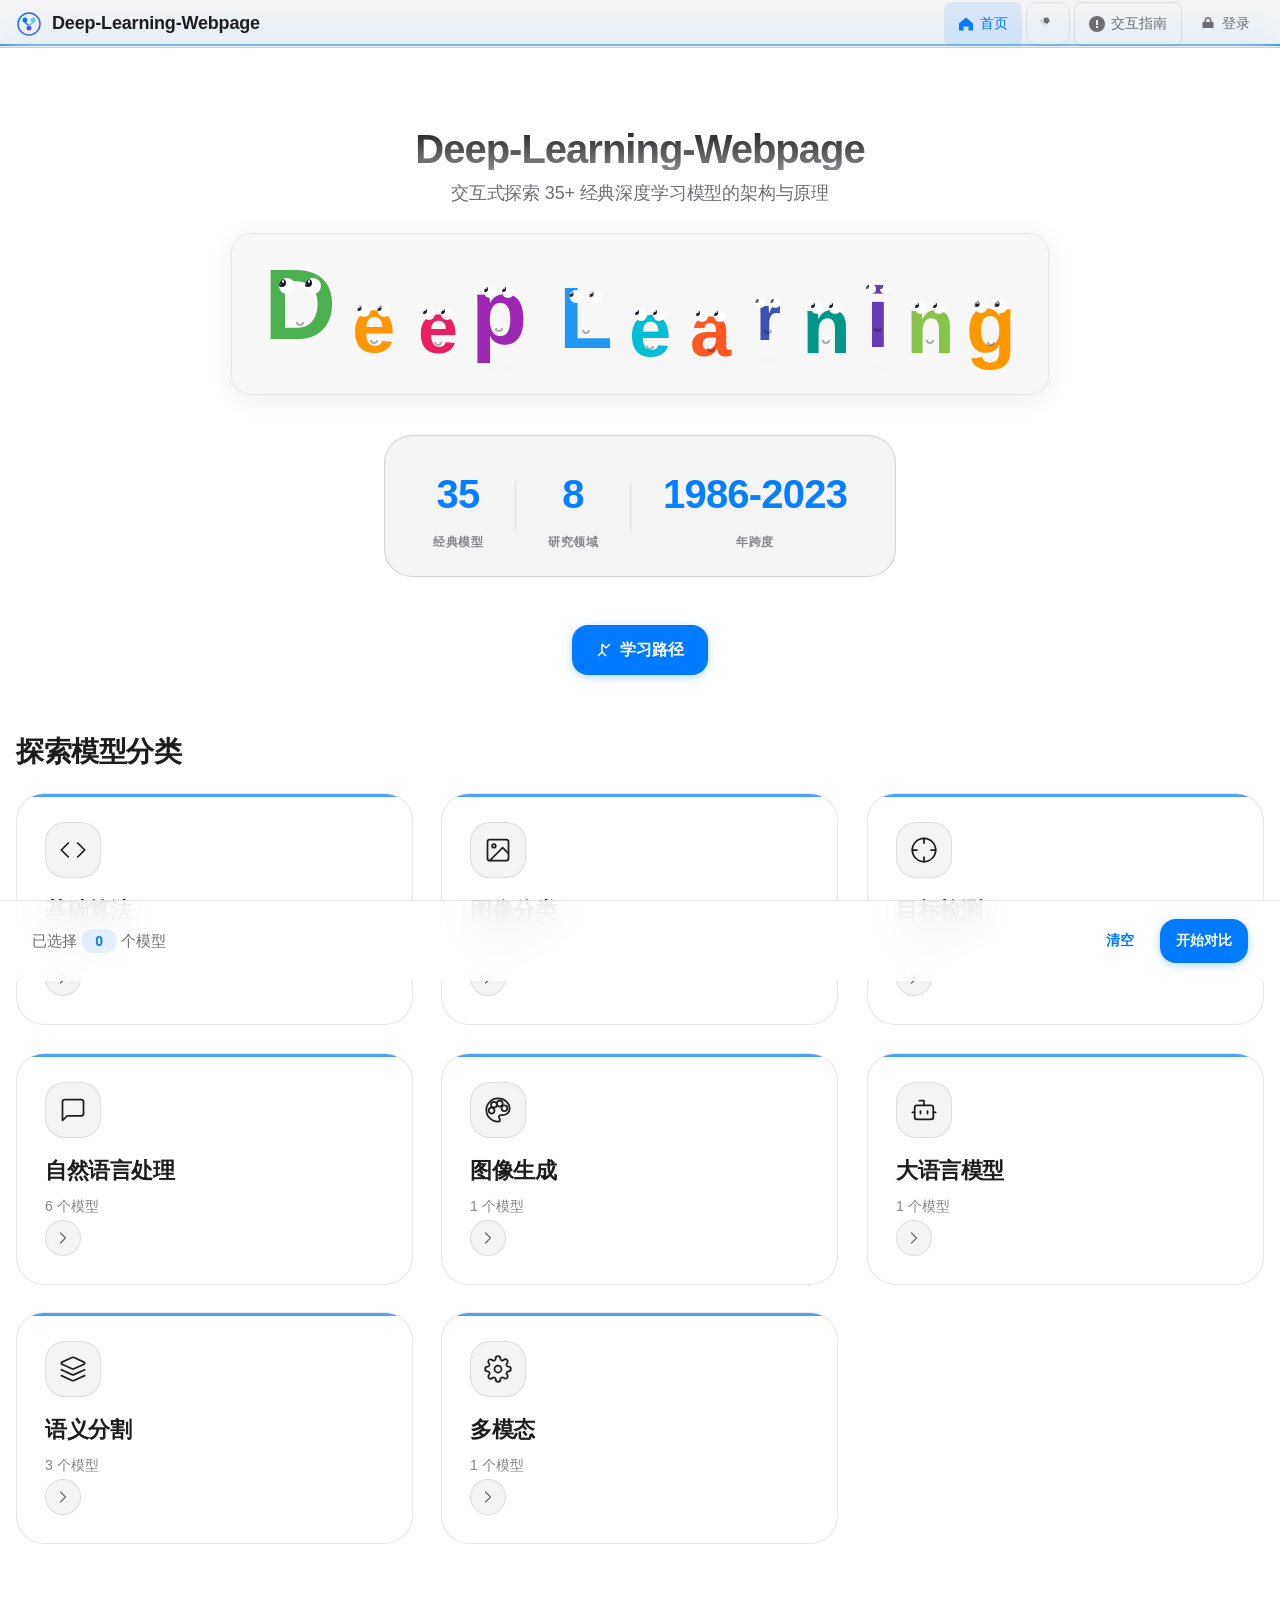
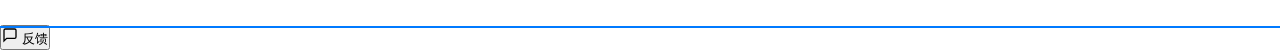
==== commit 97a6d937: "feat: 同步test目录viz-page可视化功能与响应式改进 - 同步CSS响应式改进：容器断点系统(640/768/1024/1280/1536px)、网格响应式列数 - 同步JS viz-p" ====
--- a/index.html
+++ b/index.html
@@ -21,19 +21,13 @@
     })();
   </script>
 
-  <!-- Content Security Policy -->
-  <!-- 注意：当前使用内联事件处理器和样式，需要 'unsafe-inline' 支持 -->
-  <!-- 生产环境建议：将内联事件迁移到 addEventListener，内联样式迁移到 CSS 文件，然后移除 'unsafe-inline' -->
-  <meta http-equiv="Content-Security-Policy" content="default-src 'self'; script-src 'self' 'unsafe-inline'; style-src 'self' 'unsafe-inline' https://fonts.googleapis.com; font-src 'self' https://fonts.gstatic.com; img-src 'self' data: blob: https:; connect-src 'self'; frame-ancestors 'none'; form-action 'self'; upgrade-insecure-requests; object-src 'none';">
+  <meta http-equiv="Content-Security-Policy" content="default-src 'self' 'unsafe-inline'; script-src 'self' 'unsafe-inline'; style-src 'self' 'unsafe-inline'; font-src 'self'; img-src 'self' data: blob: https:; connect-src 'self'; frame-ancestors 'none'; form-action 'self'; object-src 'none';">
   <title>Deep-Learning-Webpage</title>
 
   <!-- GitHub Pages 路径基准 -->
-  <base href="/Deep-Learning-Webpage/">
-
-  <!-- System font for Apple style (SF Pro on Apple devices, system fonts elsewhere) -->
-  <link rel="preconnect" href="https://fonts.googleapis.com">
-  <link rel="preconnect" href="https://fonts.gstatic.com" crossorigin>
-  <link href="https://fonts.googleapis.com/css2?family=Inter:wght@300;400;500;600;700&family=JetBrains+Mono:wght@400;500;600&display=swap" rel="stylesheet">
+  <base href="/">
+
+
 
   <link rel="stylesheet" href="css/style.css">
 </head>
@@ -95,42 +89,42 @@
         <span class="logo-text">Deep-Learning-Webpage</span>
       </a>
       <nav class="nav" role="navigation" aria-label="主导航">
-        <button class="nav-btn active" data-view="home" onclick="event.preventDefault(); navigate('home')">
+        <button class="nav-btn active" data-view="home" data-action="navigate-home">
           <svg width="16" height="16" viewBox="0 0 16 16" fill="currentColor"><path d="M8 1.5L1 7.5v7h4.5v-4h5v4H15v-7L8 1.5z"/></svg>
           <span>首页</span>
         </button>
-        <button class="nav-btn" id="navFavBtn" data-view="favorites" onclick="navigate('favorites')" style="display:none;">
+        <button class="nav-btn" id="navFavBtn" data-view="favorites" data-action="navigate-favorites" style="display:none;">
           <svg width="16" height="16" viewBox="0 0 16 16" fill="currentColor"><path d="M8 13.5s-5.5-3.5-5.5-7C2.5 4 4.5 2.5 6 2.5c.8 0 1.5.3 2 1 0 0 0 0 0 0 .5-.7 1.2-1 2-1C11.5 2.5 13.5 4 13.5 6.5c0 3.5-5.5 7-5.5 7z"/></svg>
           <span>收藏</span>
         </button>
-        <button class="nav-btn" id="navAdminBtn" data-view="admin" onclick="navigate('admin')" style="display:none;">
+        <button class="nav-btn" id="navAdminBtn" data-view="admin" data-action="navigate-admin" style="display:none;">
           <svg width="16" height="16" viewBox="0 0 16 16" fill="currentColor"><path d="M8 1a2.5 2.5 0 012.5 2.5v1h1a.5.5 0 01.5.5v.5h.5a.5.5 0 01.5.5v6a.5.5 0 01-.5.5H2a.5.5 0 01-.5-.5v-6a.5.5 0 01.5-.5h.5v-.5a.5.5 0 01.5-.5h1V3.5A2.5 2.5 0 018 1zm0 1.5a1 1 0 00-1 1v1h2v-1a1 1 0 00-1-1z"/></svg>
           <span>管理</span>
         </button>
-        <button class="theme-toggle-btn" id="themeToggle" onclick="toggleTheme()" aria-label="切换主题">
+        <button class="theme-toggle-btn" id="themeToggle" data-action="toggle-theme" aria-label="切换主题">
           <svg width="16" height="16" viewBox="0 0 16 16" fill="currentColor"><path d="M8 1a.5.5 0 01.5.5v1a.5.5 0 01-1 0v-1A.5.5 0 018 1zm0 13a.5.5 0 01.5.5v1a.5.5 0 01-1 0v-1a.5.5 0 01.5-.5zM2 8h1a.5.5 0 010 1H2a.5.5 0 010-1zm11 0h1a.5.5 0 010 1h-1a.5.5 0 010-1zM4.22 3.81a.5.5 0 01.707 0l.7.7a.5.5 0 01-.707.707l-.7-.7a.5.5 0 010-.707zm7.07 8.49a.5.5 0 01.707 0l.7.7a.5.5 0 01-.707.707l-.7-.7a.5.5 0 010-.707zM1 7.5a.5.5 0 01.5-.5h1a.5.5 0 010 1h-1a.5.5 0 01-.5-.5zm13.07-1.07a.5.5 0 01.707 0l.7.7a.5.5 0 01-.707.707l-.7-.7a.5.5 0 010-.707zM5.93 10.93a.5.5 0 010-.707l.7-.7a.5.5 0 11.707.707l-.7.7a.5.5 0 01-.707 0zM8 5.5A2.5 2.5 0 1010.5 8 2.5 2.5 0 008 5.5zm0 1A1.5 1.5 0 119.5 8 1.5 1.5 0 018 6.5z"/></svg>
         </button>
-        <button class="nav-btn interaction-guide-btn" onclick="showInteractionGuide()" aria-label="交互指南" title="字母小人交互指南">
+        <button class="nav-btn interaction-guide-btn" data-action="show-interaction-guide" aria-label="交互指南" title="字母小人交互指南">
           <svg width="16" height="16" viewBox="0 0 16 16" fill="currentColor"><path d="M8 0a8 8 0 100 16A8 8 0 008 0zm1 12H7v-2h2v2zm0-3H7V4h2v5z"/></svg>
           <span>交互指南</span>
         </button>
-        <button class="nav-btn" id="navLoginBtn" onclick="showLoginModal()">
+        <button class="nav-btn" id="navLoginBtn" data-action="show-login">
           <svg width="16" height="16" viewBox="0 0 16 16" fill="currentColor"><path d="M8 1a3.5 3.5 0 00-3.5 3.5V6H3a.5.5 0 00-.5.5v5a.5.5 0 00.5.5h10a.5.5 0 00.5-.5v-5A.5.5 0 0013 6h-1.5V4.5A3.5 3.5 0 008 1zm2 5H6V4.5a2 2 0 114 0V6z"/></svg>
           <span>登录</span>
         </button>
         <div class="user-nav" id="userNav">
-          <button class="user-avatar-btn" onclick="toggleUserMenu()" aria-label="用户菜单" aria-expanded="false" aria-haspopup="true">
+          <button class="user-avatar-btn" data-action="toggle-user-menu" aria-label="用户菜单" aria-expanded="false" aria-haspopup="true">
             <span class="user-avatar" id="userAvatar">U</span>
             <span class="user-name" id="userName">User</span>
             <svg width="12" height="12" viewBox="0 0 12 12" fill="currentColor" style="flex-shrink:0;"><path d="M3 5l3 3 3-3"/></svg>
           </button>
           <div class="user-menu" id="userMenu">
-            <button class="user-menu-item" onclick="navigate('favorites'); toggleUserMenu();">
+            <button class="user-menu-item" data-action="navigate-favorites-menu">
               <svg width="14" height="14" viewBox="0 0 14 14" fill="currentColor"><path d="M7 12s-4.5-3-4.5-6A3 3 0 017 3a3 3 0 014.5 3C11.5 9 7 12 7 12z"/></svg>
               我的收藏
             </button>
             <div class="user-menu-divider"></div>
-            <button class="user-menu-item danger" onclick="logoutUser(); toggleUserMenu();">
+            <button class="user-menu-item danger" data-action="logout">
               <svg width="14" height="14" viewBox="0 0 14 14" fill="none" stroke="currentColor" stroke-width="1.5"><path d="M5 1H2a1 1 0 00-1 1v10a1 1 0 001 1h3M9 4l3 3-3 3M12 7H5"/></svg>
               退出登录
             </button>
@@ -174,7 +168,7 @@
             </div>
           </div>
           <div class="hero-actions">
-            <button class="btn btn-primary" onclick="navigate('learningPath')">
+            <button class="btn btn-primary" data-action="navigate-learning-path">
               <svg width="16" height="16" viewBox="0 0 16 16" fill="none" stroke="currentColor" stroke-width="1.5"><path d="M2 14l4-4m0 0l4 4M6 10V2m8 0l-4 4m0 0L6 2"/></svg>
               学习路径
             </button>
@@ -196,7 +190,7 @@
       <div class="container">
         <!-- 面包屑 -->
         <nav class="breadcrumb" aria-label="面包屑导航">
-          <a class="breadcrumb-link" href="#home" onclick="event.preventDefault(); navigate('home')">首页</a>
+          <a class="breadcrumb-link" href="#home" data-action="navigate-home">首页</a>
           <span class="breadcrumb-sep" aria-hidden="true">/</span>
           <span class="breadcrumb-current" id="breadcrumbCategory"></span>
         </nav>
@@ -213,7 +207,7 @@
           <div class="filter-group" id="filterGroup">
             <!-- 由 JS 动态渲染年份筛选按钮 -->
           </div>
-          <button class="nav-btn" id="compareModeBtn" onclick="toggleCompareMode()">
+          <button class="nav-btn" id="compareModeBtn" data-action="toggle-compare">
             <svg width="14" height="14" viewBox="0 0 14 14" fill="none" stroke="currentColor" stroke-width="2"><rect x="1" y="1" width="5" height="5" rx="1"/><rect x="8" y="8" width="5" height="5" rx="1"/><line x1="6" y1="3.5" x2="8" y2="3.5" stroke-dasharray="1 1"/><line x1="3.5" y1="6" x2="3.5" y2="8" stroke-dasharray="1 1"/></svg>
             <span>对比</span>
           </button>
@@ -232,7 +226,7 @@
           </svg>
           <p>没有找到匹配的模型</p>
           <p class="empty-hint">尝试调整搜索关键词或筛选条件</p>
-          <button onclick="clearSearch()" style="margin-top:12px;padding:6px 16px;border:1px solid var(--border-color);border-radius:var(--radius-full);background:transparent;color:var(--text-secondary);cursor:pointer;font-size:0.875rem;transition:all 0.2s;">清除筛选</button>
+          <button data-action="clear-search" style="margin-top:12px;padding:6px 16px;border:1px solid var(--border-color);border-radius:var(--radius-full);background:transparent;color:var(--text-secondary);cursor:pointer;font-size:0.875rem;transition:all 0.2s;">清除筛选</button>
         </div>
       </div>
     </section>
@@ -242,7 +236,7 @@
       <div class="container">
         <!-- 面包屑 -->
         <nav class="breadcrumb" aria-label="面包屑导航">
-          <a class="breadcrumb-link" href="#home" onclick="event.preventDefault(); navigate('home')">首页</a>
+          <a class="breadcrumb-link" href="#home" data-action="navigate-home">首页</a>
           <span class="breadcrumb-sep" aria-hidden="true">/</span>
           <a class="breadcrumb-link" id="modelBreadcrumbCat" href="#"></a>
           <span class="breadcrumb-sep" aria-hidden="true">/</span>
@@ -261,7 +255,7 @@
       <div class="container">
         <!-- 面包屑 -->
         <nav class="breadcrumb" aria-label="面包屑导航">
-          <a class="breadcrumb-link" href="#home" onclick="event.preventDefault(); navigate('home')">首页</a>
+          <a class="breadcrumb-link" href="#home" data-action="navigate-home">首页</a>
           <span class="breadcrumb-sep" aria-hidden="true">/</span>
           <span class="breadcrumb-current">我的收藏</span>
         </nav>
@@ -293,7 +287,7 @@
       <div class="container">
         <!-- 面包屑 -->
         <nav class="breadcrumb" aria-label="面包屑导航">
-          <a class="breadcrumb-link" href="#home" onclick="event.preventDefault(); navigate('home')">首页</a>
+          <a class="breadcrumb-link" href="#home" data-action="navigate-home">首页</a>
           <span class="breadcrumb-sep" aria-hidden="true">/</span>
           <span class="breadcrumb-current">模型对比</span>
         </nav>
@@ -306,7 +300,7 @@
       <div class="container">
         <!-- 面包屑 -->
         <nav class="breadcrumb" aria-label="面包屑导航">
-          <a class="breadcrumb-link" href="#home" onclick="event.preventDefault(); navigate('home')">首页</a>
+          <a class="breadcrumb-link" href="#home" data-action="navigate-home">首页</a>
           <span class="breadcrumb-sep" aria-hidden="true">/</span>
           <span class="breadcrumb-current">学习路径</span>
         </nav>
@@ -323,19 +317,19 @@
             模型管理
           </h2>
           <div class="admin-actions">
-            <button class="btn btn-primary" onclick="showAddForm()">
+            <button class="btn btn-primary" data-action="show-add-form">
               <svg width="14" height="14" viewBox="0 0 14 14" fill="currentColor"><line x1="7" y1="1" x2="7" y2="13" stroke="currentColor" stroke-width="2"/><line x1="1" y1="7" x2="13" y2="7" stroke="currentColor" stroke-width="2"/></svg>
               添加模型
             </button>
-            <button class="btn btn-secondary" onclick="exportData()">
+            <button class="btn btn-secondary" data-action="export-data">
               <svg width="14" height="14" viewBox="0 0 14 14" fill="none" stroke="currentColor" stroke-width="1.5"><path d="M7 1v8M3 5l4 4 4-4M1 12h12"/></svg>
               导出 JSON
             </button>
-            <button class="btn btn-secondary" onclick="showImportDialog()">
+            <button class="btn btn-secondary" data-action="show-import-dialog">
               <svg width="14" height="14" viewBox="0 0 14 14" fill="none" stroke="currentColor" stroke-width="1.5"><path d="M7 9V1M3 5l4-4 4 4M1 12h12"/></svg>
               导入 JSON
             </button>
-            <button class="btn btn-danger" onclick="logoutAdmin()">
+            <button class="btn btn-danger" data-action="logout-admin">
               <svg width="14" height="14" viewBox="0 0 14 14" fill="none" stroke="currentColor" stroke-width="1.5"><path d="M5 1H2a1 1 0 00-1 1v10a1 1 0 001 1h3M9 4l3 3-3 3M12 7H5"/></svg>
               退出管理
             </button>
@@ -352,7 +346,7 @@
   <!-- 模型详情模态框 -->
   <div class="modal-overlay" id="detailModal" role="dialog" aria-modal="true" aria-label="模型详情">
     <div class="modal-content detail-content">
-      <button class="modal-close" onclick="closeModal('detailModal')" aria-label="关闭">
+      <button class="modal-close" data-action="close-modal" data-modal="detailModal" aria-label="关闭">
         <svg width="20" height="20" viewBox="0 0 20 20" fill="none" stroke="currentColor" stroke-width="2"><line x1="4" y1="4" x2="16" y2="16"/><line x1="16" y1="4" x2="4" y2="16"/></svg>
       </button>
       <div id="detailBody"></div>
@@ -362,7 +356,7 @@
   <!-- 登录/注册模态框 -->
   <div class="modal-overlay" id="loginModal" role="dialog" aria-modal="true" aria-label="登录注册">
     <div class="modal-content login-content">
-      <button class="modal-close" onclick="closeModal('loginModal')" aria-label="关闭">
+      <button class="modal-close" data-action="close-modal" data-modal="loginModal" aria-label="关闭">
         <svg width="20" height="20" viewBox="0 0 20 20" fill="none" stroke="currentColor" stroke-width="2"><line x1="4" y1="4" x2="16" y2="16"/><line x1="16" y1="4" x2="4" y2="16"/></svg>
       </button>
       <div class="login-icon">
@@ -376,8 +370,8 @@
 
       <!-- 标签切换 -->
       <div class="auth-tabs" role="tablist">
-        <button class="auth-tab active" id="authTabLogin" role="tab" aria-selected="true" aria-controls="loginPanel" onclick="switchAuthTab('login')">登录</button>
-        <button class="auth-tab" id="authTabRegister" role="tab" aria-selected="false" aria-controls="registerPanel" onclick="switchAuthTab('register')">注册</button>
+        <button class="auth-tab active" id="authTabLogin" role="tab" aria-selected="true" aria-controls="loginPanel" data-action="switch-auth-tab" data-tab="login">登录</button>
+        <button class="auth-tab" id="authTabRegister" role="tab" aria-selected="false" aria-controls="registerPanel" data-action="switch-auth-tab" data-tab="register">注册</button>
         <div class="auth-tab-indicator" id="authTabIndicator"></div>
       </div>
 
@@ -431,7 +425,7 @@
   <!-- 编辑/添加模态框 -->
   <div class="modal-overlay" id="editModal" role="dialog" aria-modal="true" aria-label="编辑模型">
     <div class="modal-content edit-content">
-      <button class="modal-close" onclick="closeModal('editModal')" aria-label="关闭">
+      <button class="modal-close" data-action="close-modal" data-modal="editModal" aria-label="关闭">
         <svg width="20" height="20" viewBox="0 0 20 20" fill="none" stroke="currentColor" stroke-width="2"><line x1="4" y1="4" x2="16" y2="16"/><line x1="16" y1="4" x2="4" y2="16"/></svg>
       </button>
       <h2 class="edit-title" id="editTitle">编辑模型</h2>
@@ -500,7 +494,7 @@
           </div>
         </div>
         <div class="form-actions">
-          <button type="button" class="btn btn-ghost" onclick="closeModal('editModal')">取消</button>
+          <button type="button" class="btn btn-ghost" data-action="close-modal" data-modal="editModal">取消</button>
           <button type="submit" class="btn btn-primary">保存</button>
         </div>
       </form>
@@ -510,7 +504,7 @@
   <!-- 导入模态框 -->
   <div class="modal-overlay" id="importModal" role="dialog" aria-modal="true" aria-label="导入数据">
     <div class="modal-content import-content">
-      <button class="modal-close" onclick="closeModal('importModal')" aria-label="关闭">
+      <button class="modal-close" data-action="close-modal" data-modal="importModal" aria-label="关闭">
         <svg width="20" height="20" viewBox="0 0 20 20" fill="none" stroke="currentColor" stroke-width="2"><line x1="4" y1="4" x2="16" y2="16"/><line x1="16" y1="4" x2="4" y2="16"/></svg>
       </button>
       <h2 class="import-title">导入 JSON 数据</h2>
@@ -518,8 +512,8 @@
       <textarea id="importData" rows="12" placeholder='粘贴 JSON 数组...'></textarea>
       <p id="importError" class="error-msg" style="display:none;" role="alert" aria-live="assertive"></p>
       <div class="form-actions">
-        <button class="btn btn-ghost" onclick="closeModal('importModal')">取消</button>
-        <button class="btn btn-primary" onclick="importData()">导入</button>
+        <button class="btn btn-ghost" data-action="close-modal" data-modal="importModal">取消</button>
+        <button class="btn btn-primary" data-action="import-data">导入</button>
       </div>
     </div>
   </div>
@@ -527,7 +521,7 @@
   <!-- ==================== 交互指南弹窗 ==================== -->
   <div class="modal-overlay" id="interactionGuideModal" role="dialog" aria-modal="true" aria-label="字母小人交互指南">
     <div class="modal-content interaction-guide-content">
-      <button class="modal-close" onclick="closeModal('interactionGuideModal')" aria-label="关闭">
+      <button class="modal-close" data-action="close-modal" data-modal="interactionGuideModal" aria-label="关闭">
         <svg width="20" height="20" viewBox="0 0 20 20" fill="none" stroke="currentColor" stroke-width="2"><line x1="4" y1="4" x2="16" y2="16"/><line x1="16" y1="4" x2="4" y2="16"/></svg>
       </button>
       <h2 class="guide-title"><span aria-hidden="true">🎮</span> 字母小人交互指南</h2>
@@ -834,8 +828,8 @@
       <span class="compare-bar-models" id="compareBarModels"></span>
     </div>
     <div class="compare-bar-actions">
-      <button class="btn btn-ghost btn-sm" onclick="compareState.selected=[]; updateCompareUI();">清空</button>
-      <button class="btn btn-primary btn-sm" onclick="showCompare()">开始对比</button>
+      <button class="btn btn-ghost btn-sm" data-action="clear-compare">清空</button>
+      <button class="btn btn-primary btn-sm" data-action="show-compare">开始对比</button>
     </div>
   </div>
 
@@ -859,7 +853,7 @@
   </div>
 
   <!-- ==================== 反馈按钮 ==================== -->
-  <button class="feedback-btn" id="feedbackBtn" onclick="openModal('feedbackModal')" aria-label="提交反馈">
+  <button class="feedback-btn" id="feedbackBtn" data-action="open-modal" data-modal="feedbackModal" aria-label="提交反馈">
     <svg width="16" height="16" viewBox="0 0 24 24" fill="none" stroke="currentColor" stroke-width="2"><path d="M21 15a2 2 0 0 1-2 2H7l-4 4V5a2 2 0 0 1 2-2h14a2 2 0 0 1 2 2z"/></svg>
     反馈
   </button>
@@ -867,7 +861,7 @@
   <!-- ==================== 反馈模态框 ==================== -->
   <div class="modal-overlay" id="feedbackModal" role="dialog" aria-modal="true" aria-labelledby="feedbackTitle">
     <div class="modal-content">
-      <button class="modal-close" onclick="closeModal('feedbackModal')" aria-label="关闭">&times;</button>
+      <button class="modal-close" data-action="close-modal" data-modal="feedbackModal" aria-label="关闭">&times;</button>
       <h2 id="feedbackTitle">提交反馈</h2>
       <form id="feedbackForm">
         <div class="form-group">
@@ -888,7 +882,46 @@
   </div>
 
   <!-- ==================== 脚本 ==================== -->
-  <script type="module" src="./js/viz-configs.js"></script>
-  <script type="module" src="./js/app.js"></script>
+  <script>
+  document.body.addEventListener('click', function(e) {
+    var el = e.target.closest('[data-action]');
+    if (!el) return;
+    var action = el.getAttribute('data-action');
+    switch(action) {
+      case 'navigate-home': e.preventDefault(); if(typeof navigate==='function') navigate('home'); break;
+      case 'navigate-favorites': if(typeof navigate==='function') navigate('favorites'); break;
+      case 'navigate-admin': if(typeof navigate==='function') navigate('admin'); break;
+      case 'navigate-learning-path': if(typeof navigate==='function') navigate('learningPath'); break;
+      case 'navigate-favorites-menu': if(typeof navigate==='function') navigate('favorites'); if(typeof toggleUserMenu==='function') toggleUserMenu(); break;
+      case 'toggle-theme': if(typeof toggleTheme==='function') toggleTheme(); break;
+      case 'show-interaction-guide': if(typeof showInteractionGuide==='function') showInteractionGuide(); break;
+      case 'show-login': if(typeof showLoginModal==='function') showLoginModal(); break;
+      case 'toggle-user-menu': if(typeof toggleUserMenu==='function') toggleUserMenu(); break;
+      case 'logout': if(typeof logoutUser==='function') logoutUser(); if(typeof toggleUserMenu==='function') toggleUserMenu(); break;
+      case 'toggle-compare': if(typeof toggleCompareMode==='function') toggleCompareMode(); break;
+      case 'clear-search': if(typeof clearSearch==='function') clearSearch(); break;
+      case 'show-add-form': if(typeof showAddForm==='function') showAddForm(); break;
+      case 'export-data': if(typeof exportData==='function') exportData(); break;
+      case 'show-import-dialog': if(typeof showImportDialog==='function') showImportDialog(); break;
+      case 'logout-admin': if(typeof logoutAdmin==='function') logoutAdmin(); break;
+      case 'close-modal': if(typeof closeModal==='function') closeModal(el.getAttribute('data-modal')); break;
+      case 'open-modal': if(typeof openModal==='function') openModal(el.getAttribute('data-modal')); break;
+      case 'switch-auth-tab': if(typeof switchAuthTab==='function') switchAuthTab(el.getAttribute('data-tab')); break;
+      case 'import-data': if(typeof importData==='function') importData(); break;
+      case 'clear-compare': if(typeof compareState!=='undefined'){compareState.selected=[];} if(typeof updateCompareUI==='function') updateCompareUI(); break;
+      case 'show-compare': if(typeof showCompare==='function') showCompare(); break;
+    }
+  });
+  </script>
+  <script src="./js/utils.js"></script>
+  <script src="./js/state.js"></script>
+  <script src="./js/models-data.js"></script>
+  <script src="./js/auth.js"></script>
+  <script src="./js/router.js"></script>
+  <script src="./js/ui-components.js"></script>
+  <script src="./js/viz-engine.js"></script>
+  <script src="./js/viz-configs.js"></script>
+  <script src="./js/letter-system.js"></script>
+  <script src="./js/app.js"></script>
 </body>
 </html>
--- a/css/style.css
+++ b/css/style.css
@@ -82,10 +82,10 @@
   --font-body: -apple-system, BlinkMacSystemFont, 'SF Pro Text', 'Helvetica Neue', sans-serif;
   --font-mono: 'SF Mono', 'Fira Code', 'JetBrains Mono', 'Consolas', monospace;
 
-  /* Layout */
+  /* Layout - 响应式容器 */
   --header-height: 48px;
-  --container-max: 980px;
-  --container-padding: 20px;
+  --container-padding: 16px;
+  --container-max: 1400px;
 
   /* V6创新：字母尺寸CSS变量化 */
   --letter-D-w: 76px; --letter-D-h: 120px;
@@ -185,12 +185,12 @@
   border: 1px solid var(--glass-border);
 }
 
-[data-theme="light"] .module-card {
+[data-theme="light"] .category-card {
   background: var(--bg-card);
   border: 1px solid var(--border);
 }
 
-[data-theme="light"] .module-card:hover {
+[data-theme="light"] .category-card:hover {
   background: var(--bg-card-hover);
   border-color: var(--border-hover);
 }
@@ -371,7 +371,7 @@
   font-family: var(--font-body);
   background: var(--bg-base);
   color: var(--text-primary);
-  line-height: 1.6;
+  line-height: 1.7;
   min-height: 100vh;
   overflow-x: hidden;
   transition: background-color 0.3s ease, color 0.3s ease;
@@ -489,6 +489,37 @@
   color: var(--text-primary);
   margin-bottom: 24px;
   letter-spacing: -0.015em;
+}
+
+/* 响应式容器宽度 - 移动优先 (参考 Tailwind/Bootstrap 断点) */
+@media (min-width: 640px) {
+  .container, .section {
+    max-width: 640px;
+  }
+}
+
+@media (min-width: 768px) {
+  .container, .section {
+    max-width: 768px;
+  }
+}
+
+@media (min-width: 1024px) {
+  .container, .section {
+    max-width: 1024px;
+  }
+}
+
+@media (min-width: 1280px) {
+  .container, .section {
+    max-width: 1280px;
+  }
+}
+
+@media (min-width: 1536px) {
+  .container, .section {
+    max-width: 1400px;
+  }
 }
 
 /* ==================== 5. Header / Navigation ==================== */
@@ -2011,16 +2042,44 @@
 /* ==================== 8. Module / Category Cards ==================== */
 .module-grid {
   display: grid;
-  grid-template-columns: repeat(auto-fill, minmax(280px, 1fr));
-  gap: 20px;
-}
-
-.module-card {
+  grid-template-columns: 1fr;
+  gap: 16px;
+}
+
+@media (min-width: 640px) {
+  .module-grid {
+    grid-template-columns: repeat(2, 1fr);
+    gap: 20px;
+  }
+}
+
+@media (min-width: 1024px) {
+  .module-grid {
+    grid-template-columns: repeat(3, 1fr);
+    gap: 24px;
+  }
+}
+
+@media (min-width: 1280px) {
+  .module-grid {
+    grid-template-columns: repeat(3, 1fr);
+    gap: 28px;
+  }
+}
+
+@media (min-width: 1536px) {
+  .module-grid {
+    grid-template-columns: repeat(4, 1fr);
+    gap: 28px;
+  }
+}
+
+.category-card {
   position: relative;
   background: var(--bg-card);
   border: 1px solid var(--border);
-  border-radius: var(--radius-xl); /* 28px larger radius */
-  padding: 32px;
+  border-radius: var(--radius-xl);
+  padding: 28px;
   cursor: pointer;
   overflow: hidden;
   transition: background var(--duration-normal) var(--apple-spring), border-color var(--duration-normal) var(--apple-spring), transform var(--duration-normal) var(--apple-spring), box-shadow var(--duration-normal) var(--apple-spring);
@@ -2030,19 +2089,36 @@
   contain: layout style paint;
 }
 
-.module-card:hover {
+.category-card::before {
+  content: '';
+  position: absolute;
+  top: 0;
+  left: 0;
+  right: 0;
+  height: 3px;
+  background: var(--accent-primary);
+  opacity: 0.7;
+  transition: opacity var(--duration-normal) var(--ease-out), height var(--duration-normal) var(--ease-out);
+}
+
+.category-card:hover::before {
+  opacity: 1;
+  height: 4px;
+}
+
+.category-card:hover {
   background: var(--bg-card-hover);
   border-color: var(--border-hover);
   transform: translateY(-6px) scale(1.01);
   box-shadow: var(--shadow-xl);
 }
 
-.module-card:active {
+.category-card:active {
   transform: translateY(-2px) scale(0.99);
 }
 
 /* Category badge - top right corner */
-.module-card-badge {
+.category-card-badge {
   position: absolute;
   top: 20px;
   right: 20px;
@@ -2056,38 +2132,38 @@
   color: var(--text-secondary);
 }
 
-.module-card[data-color="blue"] .module-card-badge { 
-  background: rgba(0, 122, 255, 0.15); 
-  color: var(--accent-primary); 
+.category-card[data-color="blue"] .category-card-badge {
+  background: rgba(0, 122, 255, 0.15);
+  color: var(--accent-primary);
   border-color: rgba(0, 122, 255, 0.3);
 }
-.module-card[data-color="purple"] .module-card-badge { 
-  background: rgba(191, 90, 242, 0.15); 
-  color: var(--layer-conv); 
+.category-card[data-color="purple"] .category-card-badge {
+  background: rgba(191, 90, 242, 0.15);
+  color: var(--layer-conv);
   border-color: rgba(191, 90, 242, 0.3);
 }
-.module-card[data-color="green"] .module-card-badge { 
-  background: rgba(48, 209, 88, 0.15); 
-  color: var(--success); 
+.category-card[data-color="green"] .category-card-badge {
+  background: rgba(48, 209, 88, 0.15);
+  color: var(--success);
   border-color: rgba(48, 209, 88, 0.3);
 }
-.module-card[data-color="orange"] .module-card-badge { 
-  background: rgba(255, 159, 10, 0.15); 
-  color: var(--warning); 
+.category-card[data-color="orange"] .category-card-badge {
+  background: rgba(255, 159, 10, 0.15);
+  color: var(--warning);
   border-color: rgba(255, 159, 10, 0.3);
 }
-.module-card[data-color="pink"] .module-card-badge { 
-  background: rgba(255, 55, 95, 0.15); 
-  color: var(--layer-attention); 
+.category-card[data-color="pink"] .category-card-badge {
+  background: rgba(255, 55, 95, 0.15);
+  color: var(--layer-attention);
   border-color: rgba(255, 55, 95, 0.3);
 }
-.module-card[data-color="cyan"] .module-card-badge { 
-  background: rgba(50, 215, 175, 0.15); 
-  color: var(--layer-pool); 
+.category-card[data-color="cyan"] .category-card-badge {
+  background: rgba(50, 215, 175, 0.15);
+  color: var(--layer-pool);
   border-color: rgba(50, 215, 175, 0.3);
 }
 
-.module-card-icon {
+.category-card-icon {
   width: 56px;
   height: 56px;
   display: flex;
@@ -2099,38 +2175,28 @@
   border: 1px solid var(--border);
 }
 
-.module-card-icon svg {
+.category-card-icon svg {
   width: 28px;
   height: 28px;
   color: var(--text-primary);
 }
 
-.module-card-name {
+.category-card-info {
+  flex: 1;
+  min-width: 0;
+}
+
+.category-card-name {
   font-family: var(--font-heading);
   font-size: 1.375rem;
   font-weight: 700;
   color: var(--text-primary);
-  margin-bottom: 12px;
+  margin-bottom: 8px;
   letter-spacing: -0.02em;
   line-height: 1.2;
 }
 
-.module-card-desc {
-  color: var(--text-secondary);
-  font-size: 0.9375rem;
-  line-height: 1.6;
-  margin-bottom: 24px;
-}
-
-.module-card-footer {
-  margin-top: auto;
-  display: flex;
-  align-items: center;
-  justify-content: space-between;
-  width: 100%;
-}
-
-.module-card-count {
+.category-card-count {
   display: inline-flex;
   align-items: center;
   gap: 6px;
@@ -2139,9 +2205,9 @@
   font-weight: 500;
 }
 
-.module-card-arrow {
-  width: 32px;
-  height: 32px;
+.category-card-arrow {
+  width: 36px;
+  height: 36px;
   display: flex;
   align-items: center;
   justify-content: center;
@@ -2149,10 +2215,11 @@
   border-radius: var(--radius-full);
   border: 1px solid var(--border);
   color: var(--text-secondary);
+  margin-top: auto;
   transition: background var(--duration-fast) var(--ease-out), border-color var(--duration-fast) var(--ease-out), color var(--duration-fast) var(--ease-out), transform var(--duration-fast) var(--ease-out);
 }
 
-.module-card:hover .module-card-arrow {
+.category-card:hover .category-card-arrow {
   background: var(--accent-primary);
   border-color: var(--accent-primary);
   color: #fff;
@@ -2162,9 +2229,37 @@
 /* ==================== 9. Model Cards ==================== */
 .model-grid {
   display: grid;
-  grid-template-columns: repeat(auto-fill, minmax(360px, 1fr));
-  gap: 20px;
+  grid-template-columns: 1fr;
+  gap: 16px;
   padding-bottom: 60px;
+}
+
+@media (min-width: 640px) {
+  .model-grid {
+    grid-template-columns: repeat(2, 1fr);
+    gap: 20px;
+  }
+}
+
+@media (min-width: 1024px) {
+  .model-grid {
+    grid-template-columns: repeat(3, 1fr);
+    gap: 24px;
+  }
+}
+
+@media (min-width: 1280px) {
+  .model-grid {
+    grid-template-columns: repeat(3, 1fr);
+    gap: 28px;
+  }
+}
+
+@media (min-width: 1536px) {
+  .model-grid {
+    grid-template-columns: repeat(4, 1fr);
+    gap: 28px;
+  }
 }
 
 .model-card {
@@ -2197,8 +2292,14 @@
   outline-offset: 2px;
 }
 
-/* REMOVE the old card-visual completely */
-
+/* 内容区 */
+.model-card-content {
+  display: flex;
+  flex-direction: column;
+  flex: 1;
+}
+
+/* 头部（新结构） */
 .model-card-header {
   display: flex;
   justify-content: space-between;
@@ -2225,7 +2326,6 @@
   border: 1px solid var(--border);
   flex-shrink: 0;
 }
-
 .model-card-icon svg {
   width: 24px;
   height: 24px;
@@ -2245,21 +2345,39 @@
   line-height: 1.3;
   letter-spacing: -0.01em;
   margin-bottom: 4px;
-  overflow-wrap: break-word;
-}
-
-.model-card-year {
-  display: inline-flex;
+}
+
+.model-card-fav {
+  position: absolute;
+  top: 16px;
+  right: 16px;
+  width: 32px;
+  height: 32px;
+  display: flex;
   align-items: center;
-  padding: 4px 10px;
-  background: var(--accent-light);
-  color: var(--accent-primary);
-  border-radius: var(--radius-full);
-  font-size: 0.75rem;
-  font-weight: 700;
-  font-family: var(--font-heading);
-}
-
+  justify-content: center;
+  background: none;
+  border: none;
+  color: var(--text-muted);
+  cursor: pointer;
+  transition: all var(--duration-fast) var(--ease-out);
+}
+
+.model-card-fav:hover {
+  color: var(--danger);
+  transform: scale(1.15);
+}
+
+.model-card-fav.active {
+  color: var(--danger);
+}
+
+.model-card-fav svg {
+  width: 14px;
+  height: 14px;
+}
+
+/* 分类标签 */
 .model-card-category {
   display: inline-flex;
   align-items: center;
@@ -2273,17 +2391,32 @@
   margin-bottom: 12px;
 }
 
+.model-card-year {
+  display: inline-flex;
+  align-items: center;
+  padding: 4px 10px;
+  background: var(--accent-light);
+  color: var(--accent-primary);
+  border-radius: var(--radius-full);
+  font-size: 0.75rem;
+  font-weight: 700;
+  font-family: var(--font-heading);
+  flex-shrink: 0;
+}
+
+/* 描述 */
 .model-card-desc {
   color: var(--text-secondary);
   font-size: 0.9375rem;
   line-height: 1.6;
+  margin-bottom: 20px;
   display: -webkit-box;
   -webkit-line-clamp: 3;
   -webkit-box-orient: vertical;
   overflow: hidden;
-  margin-bottom: 20px;
-}
-
+}
+
+/* Meta */
 .model-card-meta {
   display: flex;
   flex-wrap: wrap;
@@ -2296,7 +2429,26 @@
 .model-card-meta-item {
   display: flex;
   align-items: center;
-  gap: 6px;
+  gap: 4px;
+}
+
+.model-card-meta-item svg {
+  width: 12px;
+  height: 12px;
+  flex-shrink: 0;
+}
+
+/* 标签 */
+.model-card-tag {
+  display: inline-flex;
+  align-items: center;
+  padding: 4px 10px;
+  background: var(--glass-bg);
+  border: 1px solid var(--border);
+  border-radius: var(--radius-full);
+  font-size: 0.75rem;
+  color: var(--text-secondary);
+  font-weight: 500;
 }
 
 .model-card-tags {
@@ -2315,7 +2467,8 @@
   border-top: 1px solid var(--border);
 }
 
-.model-card-btn {
+/* 查看详情链接 */
+.model-card-view-link {
   display: inline-flex;
   align-items: center;
   gap: 6px;
@@ -2328,12 +2481,44 @@
   font-weight: 600;
   font-family: var(--font-body);
   cursor: pointer;
+  text-decoration: none;
   transition: background var(--duration-fast) var(--ease-out), transform var(--duration-fast) var(--ease-out);
 }
 
-.model-card-btn:hover {
+.model-card-view-link:hover {
   background: var(--accent-secondary);
   transform: translateY(-1px);
+}
+
+/* 对比复选框 */
+.model-card-compare {
+  position: absolute;
+  top: 12px;
+  left: 12px;
+  z-index: 2;
+  cursor: pointer;
+}
+
+.model-card-compare-checkbox {
+  width: 20px;
+  height: 20px;
+  cursor: pointer;
+  accent-color: var(--accent-primary);
+}
+
+/* 对比选中状态 */
+.model-card.compare-selected {
+  outline: 2px solid var(--accent-primary);
+  outline-offset: 2px;
+}
+
+/* 搜索高亮 */
+mark.search-highlight {
+  background: var(--accent-light);
+  color: var(--accent-primary);
+  padding: 0 2px;
+  border-radius: 2px;
+  font-weight: 600;
 }
 
 /* ==================== 10. Search & Filter Toolbar ==================== */
@@ -2703,6 +2888,7 @@
 .modal-close:hover {
   background: rgba(255, 255, 255, 0.15);
   color: var(--text-primary);
+  transform: rotate(90deg);
 }
 
 .modal-close:active {
@@ -2711,7 +2897,7 @@
 
 /* Detail Modal */
 .detail-content {
-  max-width: 600px;
+  max-width: 760px;
   width: 100%;
   padding: 48px;
   box-sizing: border-box;
@@ -2747,13 +2933,13 @@
   letter-spacing: -0.02em;
 }
 
-.detail-hero .detail-fullname {
+.detail-fullname {
   color: var(--text-secondary);
   font-size: 1rem;
   margin-bottom: 16px;
 }
 
-.detail-hero .detail-badges {
+.detail-badges {
   display: flex;
   flex-wrap: wrap;
   gap: 10px;
@@ -2824,13 +3010,6 @@
   background: var(--glass-bg);
   color: var(--text-secondary);
   border: 1px solid var(--border);
-}
-
-.detail-badges {
-  display: flex;
-  flex-wrap: wrap;
-  gap: 10px;
-  margin-bottom: 28px;
 }
 
 .detail-section {
@@ -2882,7 +3061,7 @@
 
 /* Login Modal */
 .login-content {
-  max-width: 440px;
+  max-width: 560px;
   padding: 48px;
   text-align: center;
 }
@@ -2916,7 +3095,7 @@
 
 /* Edit Modal */
 .edit-content {
-  max-width: 960px;
+  max-width: 760px;
   padding: 48px;
 }
 
@@ -4218,7 +4397,7 @@
 
 .viz-layer-info.active {
   display: block;
-  animation: fadeInUp var(--duration-normal) var(--ease-out);
+  animation: fadeInUp var(--duration-normal) var(--apple-spring);
 }
 
 .viz-layer-info h3 {
@@ -4954,14 +5133,14 @@
   animation: fadeInUp 0.5s var(--apple-spring) forwards;
 }
 
-.stagger-item:nth-child(1) { animation-delay: 0.05s; }
-.stagger-item:nth-child(2) { animation-delay: 0.1s; }
-.stagger-item:nth-child(3) { animation-delay: 0.15s; }
-.stagger-item:nth-child(4) { animation-delay: 0.2s; }
-.stagger-item:nth-child(5) { animation-delay: 0.25s; }
-.stagger-item:nth-child(6) { animation-delay: 0.3s; }
-.stagger-item:nth-child(7) { animation-delay: 0.35s; }
-.stagger-item:nth-child(8) { animation-delay: 0.4s; }
+.stagger-item:nth-child(1) { animation-delay: 0.08s; }
+.stagger-item:nth-child(2) { animation-delay: 0.16s; }
+.stagger-item:nth-child(3) { animation-delay: 0.24s; }
+.stagger-item:nth-child(4) { animation-delay: 0.32s; }
+.stagger-item:nth-child(5) { animation-delay: 0.40s; }
+.stagger-item:nth-child(6) { animation-delay: 0.48s; }
+.stagger-item:nth-child(7) { animation-delay: 0.56s; }
+.stagger-item:nth-child(8) { animation-delay: 0.64s; }
 
 /* Spring Easing for Interactions */
 .spring-transition {
@@ -5457,16 +5636,12 @@
 
 /* Tablet Landscape */
 @media (max-width: 1200px) {
-  .model-grid {
-    grid-template-columns: repeat(auto-fill, minmax(320px, 1fr));
-  }
-  
   .path-grid {
     grid-template-columns: repeat(auto-fill, minmax(360px, 1fr));
   }
 }
 
-@media (max-width: 1024px) {
+@media (max-width: 980px) {
   .viz-split-layout {
     grid-template-columns: 1fr;
   }
@@ -5477,6 +5652,18 @@
 
   .hero-title {
     font-size: 3rem;
+  }
+
+  .model-grid {
+    grid-template-columns: repeat(auto-fill, minmax(300px, 1fr));
+  }
+
+  .detail-layout {
+    grid-template-columns: 1fr;
+  }
+
+  .detail-sidebar {
+    position: static;
   }
 }
 
@@ -5849,7 +6036,7 @@
   .btn:hover,
   .btn:active,
   .model-card:hover,
-  .module-card:hover,
+  .category-card:hover,
   .path-card:hover {
     transform: none !important;
   }
@@ -5871,7 +6058,7 @@
 @media (prefers-reduced-motion: no-preference) {
   .btn,
   .model-card,
-  .module-card,
+  .category-card,
   .path-card,
   .compare-checkbox,
   .fav-btn {
@@ -5972,7 +6159,7 @@
 .nav-btn,
 .filter-btn,
 .model-card,
-.module-card,
+.category-card,
 .path-card,
 .fav-btn,
 .compare-checkbox,
@@ -6475,3 +6662,195 @@
     gap: 8px;
   }
 }
+
+/* ==================== 30. Model Detail Page (dl-viz-pro style) ==================== */
+
+/* 模型详情页 Hero */
+.model-detail-header {
+  padding-bottom: 24px;
+  margin-bottom: 24px;
+  border-bottom: 1px solid var(--border);
+}
+
+.model-detail-header h2 {
+  font-family: var(--font-heading);
+  font-size: 1.75rem;
+  font-weight: 700;
+  margin-bottom: 8px;
+  color: var(--text-primary);
+  letter-spacing: -0.02em;
+}
+
+.model-detail-header .model-detail-fullname {
+  color: var(--text-secondary);
+  font-size: 1rem;
+  margin-bottom: 16px;
+}
+
+.model-detail-header .model-detail-badges {
+  display: flex;
+  flex-wrap: wrap;
+  gap: 10px;
+}
+
+/* 信息网格 */
+.detail-info-grid {
+  display: grid;
+  grid-template-columns: repeat(auto-fill, minmax(200px, 1fr));
+  gap: 12px;
+  margin-bottom: 20px;
+}
+
+.detail-info-item {
+  background: var(--bg-elevated);
+  padding: 16px 20px;
+  border-radius: var(--radius-md);
+  border: 1px solid var(--border);
+}
+
+.detail-info-item .label {
+  font-size: 0.75rem;
+  color: var(--text-muted);
+  margin-bottom: 6px;
+  font-weight: 600;
+  text-transform: uppercase;
+  letter-spacing: 0.5px;
+}
+
+.detail-info-item .value {
+  font-size: 1rem;
+  color: var(--text-primary);
+  font-weight: 600;
+}
+
+/* 描述 */
+.detail-desc {
+  color: var(--text-secondary);
+  line-height: 1.8;
+  font-size: 1rem;
+  margin-bottom: 20px;
+}
+
+.detail-desc.detail-innovation {
+  border-left: 3px solid var(--accent-secondary);
+  padding-left: 16px;
+}
+
+.detail-desc strong {
+  color: var(--text-primary);
+  display: block;
+  margin-bottom: 4px;
+}
+
+/* 标签 */
+.detail-tags {
+  display: flex;
+  flex-wrap: wrap;
+  gap: 8px;
+  margin-bottom: 20px;
+}
+
+.detail-tags .tag {
+  font-size: 0.8125rem;
+  padding: 4px 12px;
+  border-radius: var(--radius-full);
+  background: var(--bg-surface);
+  border: 1px solid var(--border);
+  color: var(--text-secondary);
+}
+
+/* 操作按钮 */
+.detail-actions {
+  display: flex;
+  gap: 16px;
+  align-items: center;
+  padding-top: 24px;
+  border-top: 1px solid var(--border);
+}
+
+.detail-actions .btn {
+  flex: 1;
+  justify-content: center;
+}
+
+.detail-layout {
+  display: grid;
+  grid-template-columns: 1fr 400px;
+  gap: 24px;
+  align-items: start;
+}
+
+.detail-sidebar {
+  position: sticky;
+  top: calc(var(--header-height) + 24px);
+  max-height: calc(100vh - var(--header-height) - 48px);
+  overflow-y: auto;
+  scrollbar-width: thin;
+  scrollbar-color: rgba(255, 255, 255, 0.15) transparent;
+}
+
+.accordion-section {
+  border: 1px solid var(--border);
+  border-radius: var(--radius-lg);
+  background: var(--bg-card);
+  backdrop-filter: blur(var(--glass-blur)) saturate(180%);
+  -webkit-backdrop-filter: blur(var(--glass-blur)) saturate(180%);
+  margin-bottom: 12px;
+  overflow: hidden;
+}
+
+.accordion-header {
+  display: flex;
+  align-items: center;
+  justify-content: space-between;
+  padding: 16px 20px;
+  cursor: pointer;
+  font-family: var(--font-heading);
+  font-size: 1rem;
+  font-weight: 600;
+  color: var(--text-primary);
+  transition: background var(--duration-fast) var(--ease-out);
+  user-select: none;
+}
+
+.accordion-header:hover {
+  background: var(--bg-card-hover);
+}
+
+.accordion-header:focus-visible {
+  outline: 2px solid var(--accent-primary);
+  outline-offset: -2px;
+}
+
+.accordion-arrow {
+  width: 20px;
+  height: 20px;
+  transition: transform var(--duration-normal) var(--apple-spring);
+  flex-shrink: 0;
+  color: var(--text-muted);
+}
+
+.accordion-section[aria-expanded="true"] .accordion-arrow {
+  transform: rotate(90deg);
+}
+
+.accordion-body {
+  max-height: 0;
+  overflow: hidden;
+  transition: max-height var(--duration-normal) var(--apple-spring), padding var(--duration-normal) var(--ease-out);
+}
+
+.accordion-section[aria-expanded="true"] .accordion-body {
+  max-height: 800px;
+}
+
+.accordion-body-inner {
+  padding: 0 20px 20px;
+  color: var(--text-secondary);
+  font-size: 0.9375rem;
+  line-height: 1.7;
+}
+
+.detail-main {
+  min-width: 0;
+}
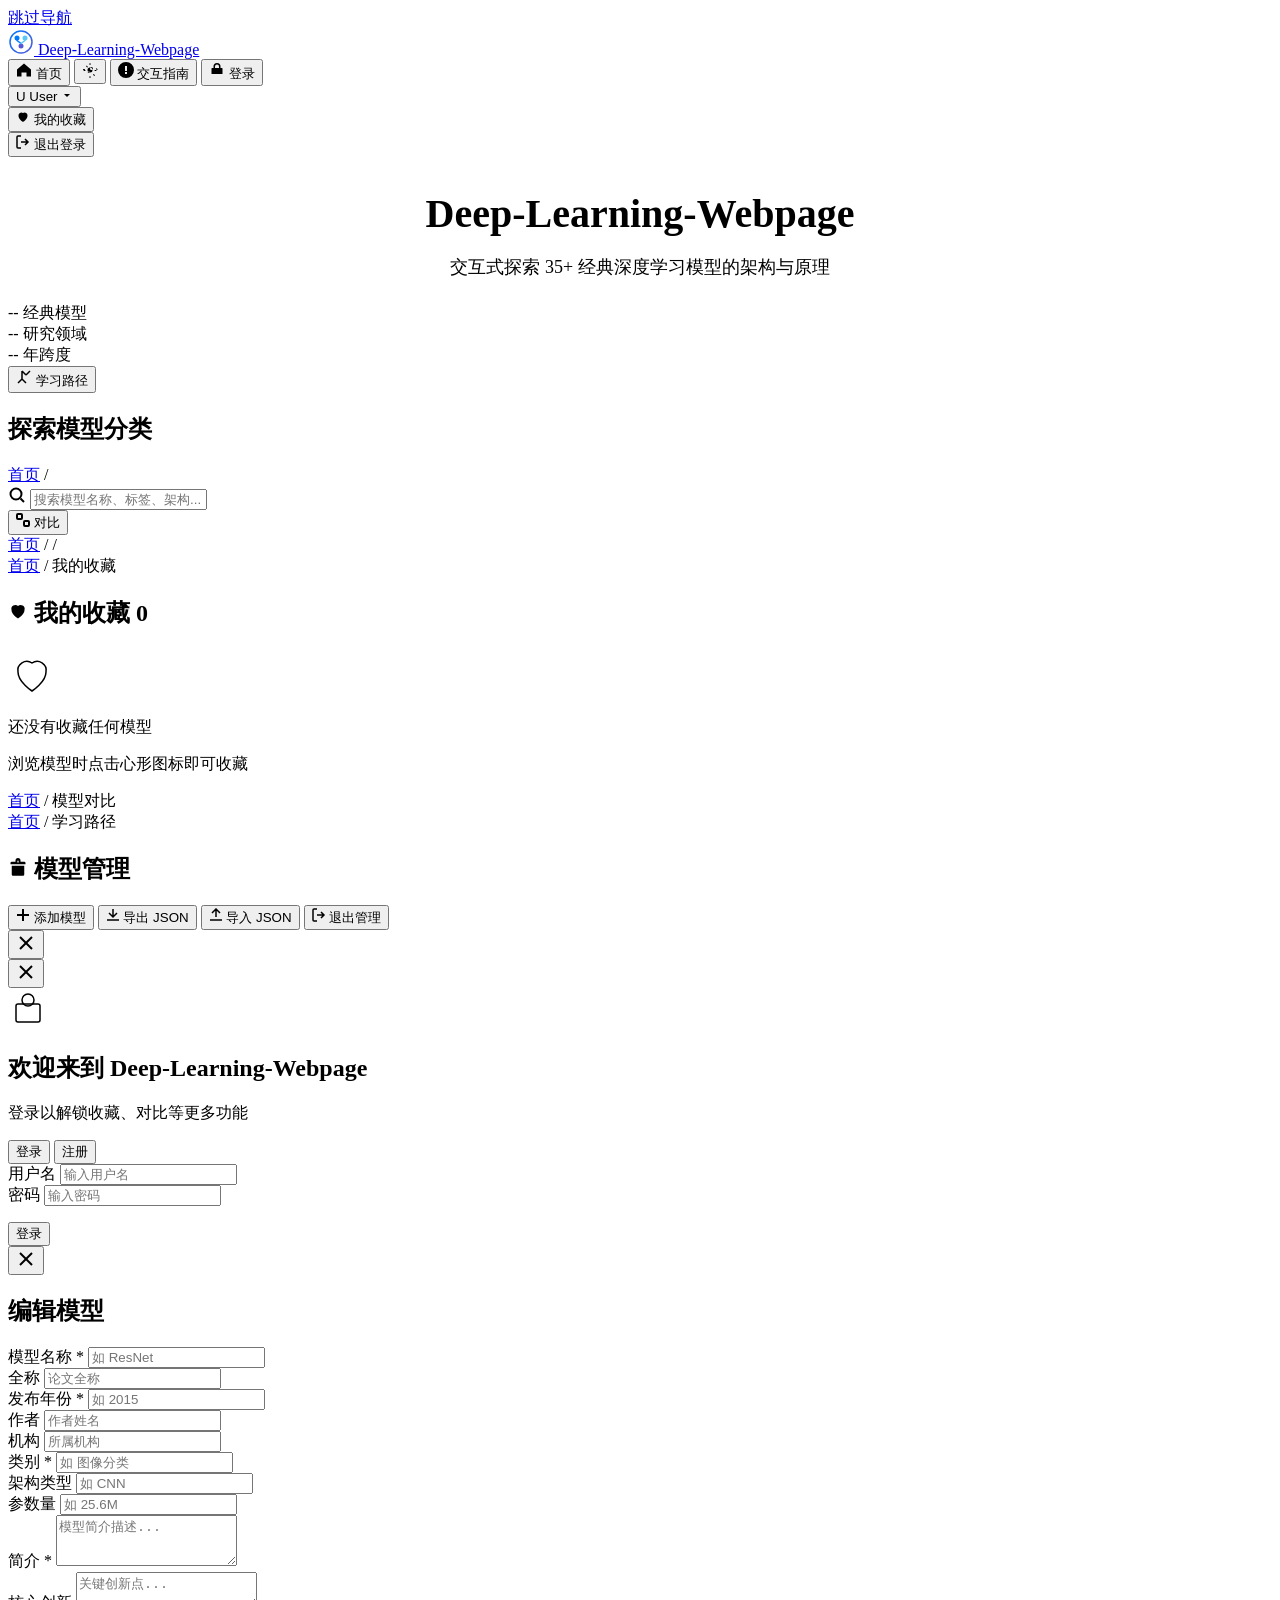
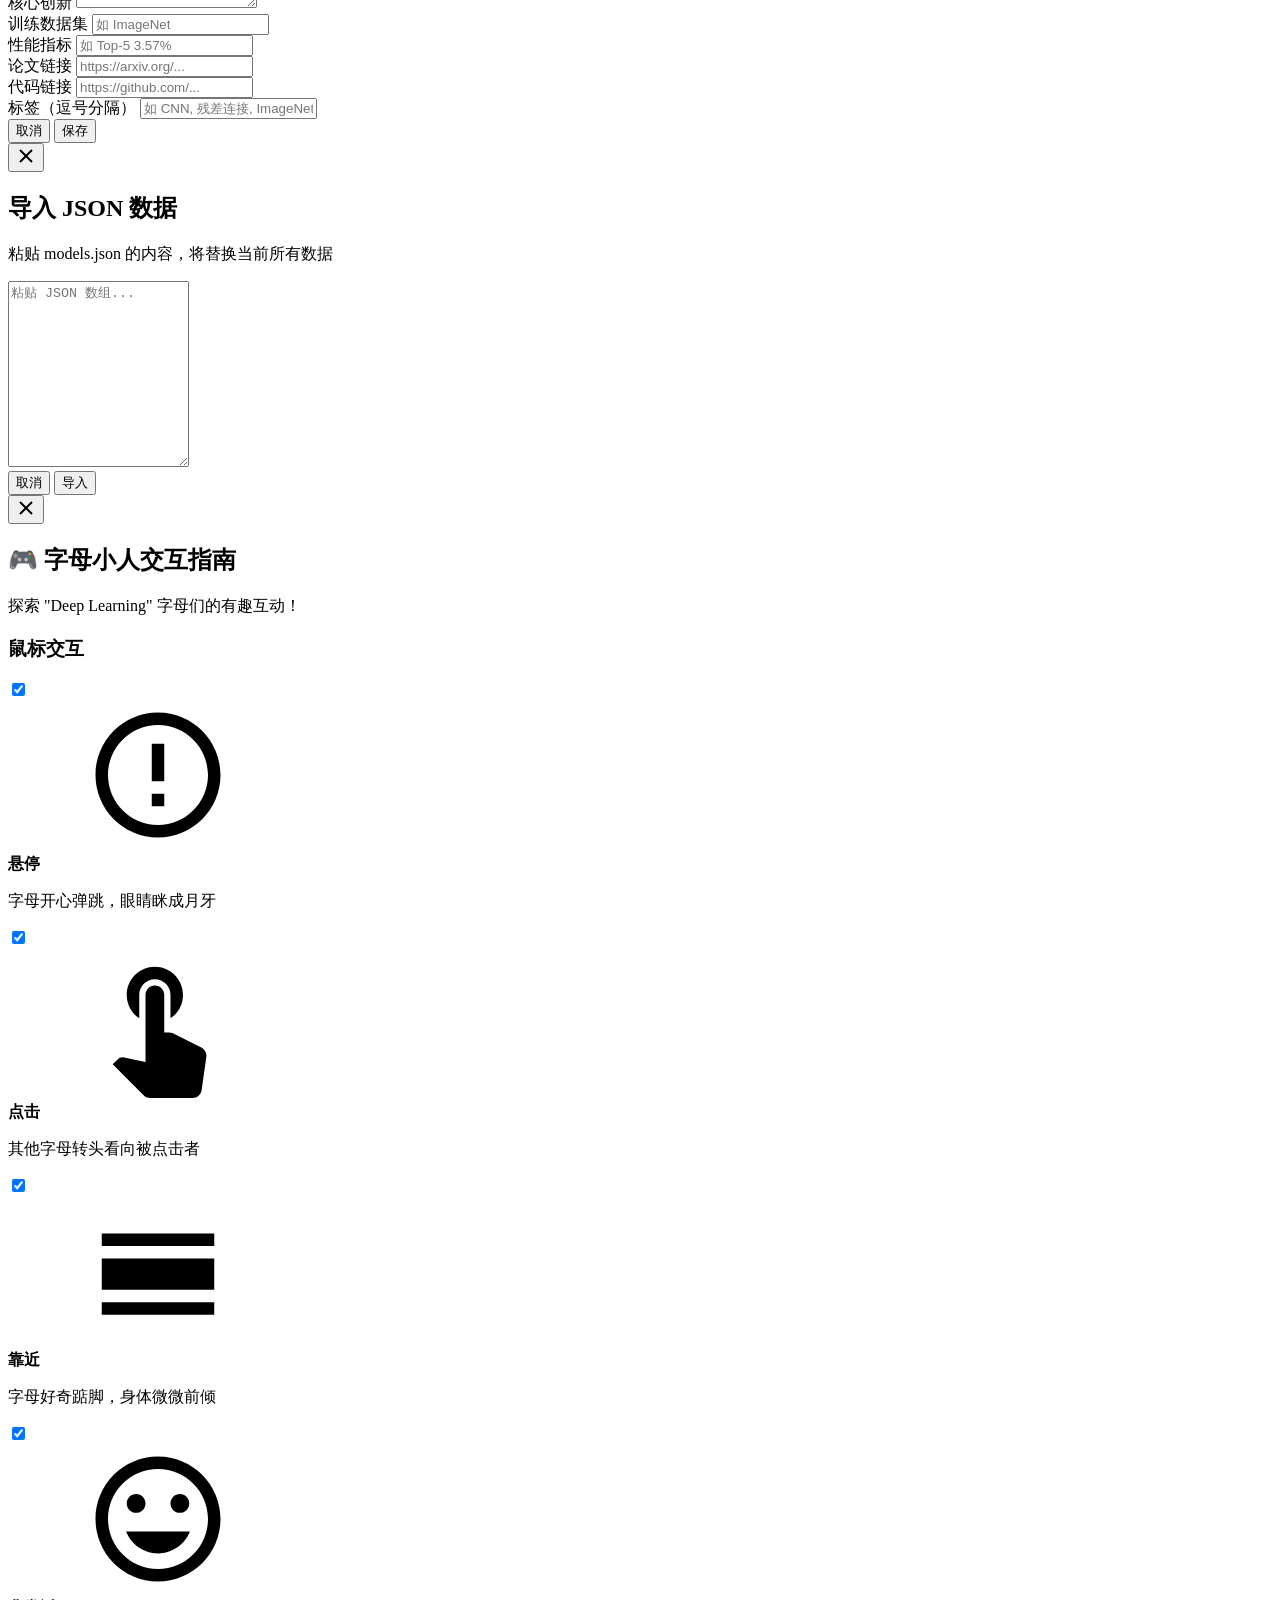
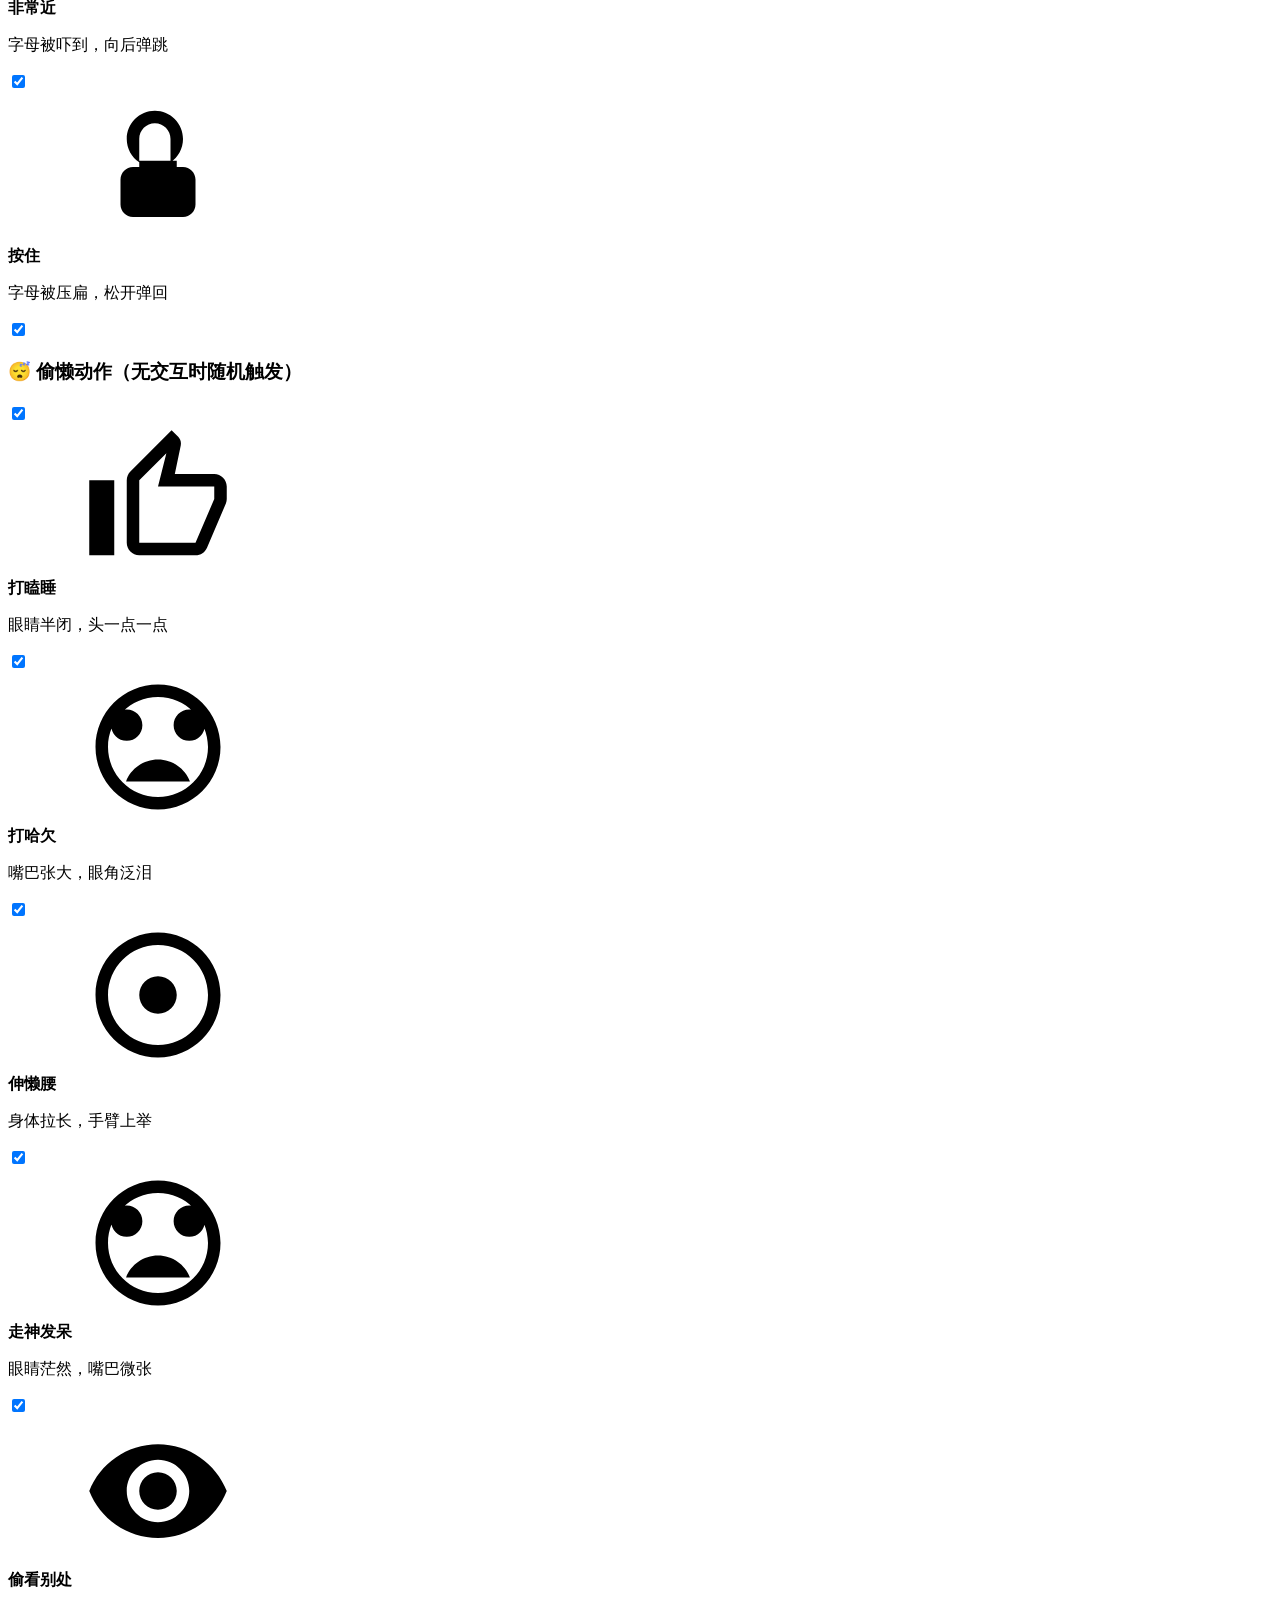
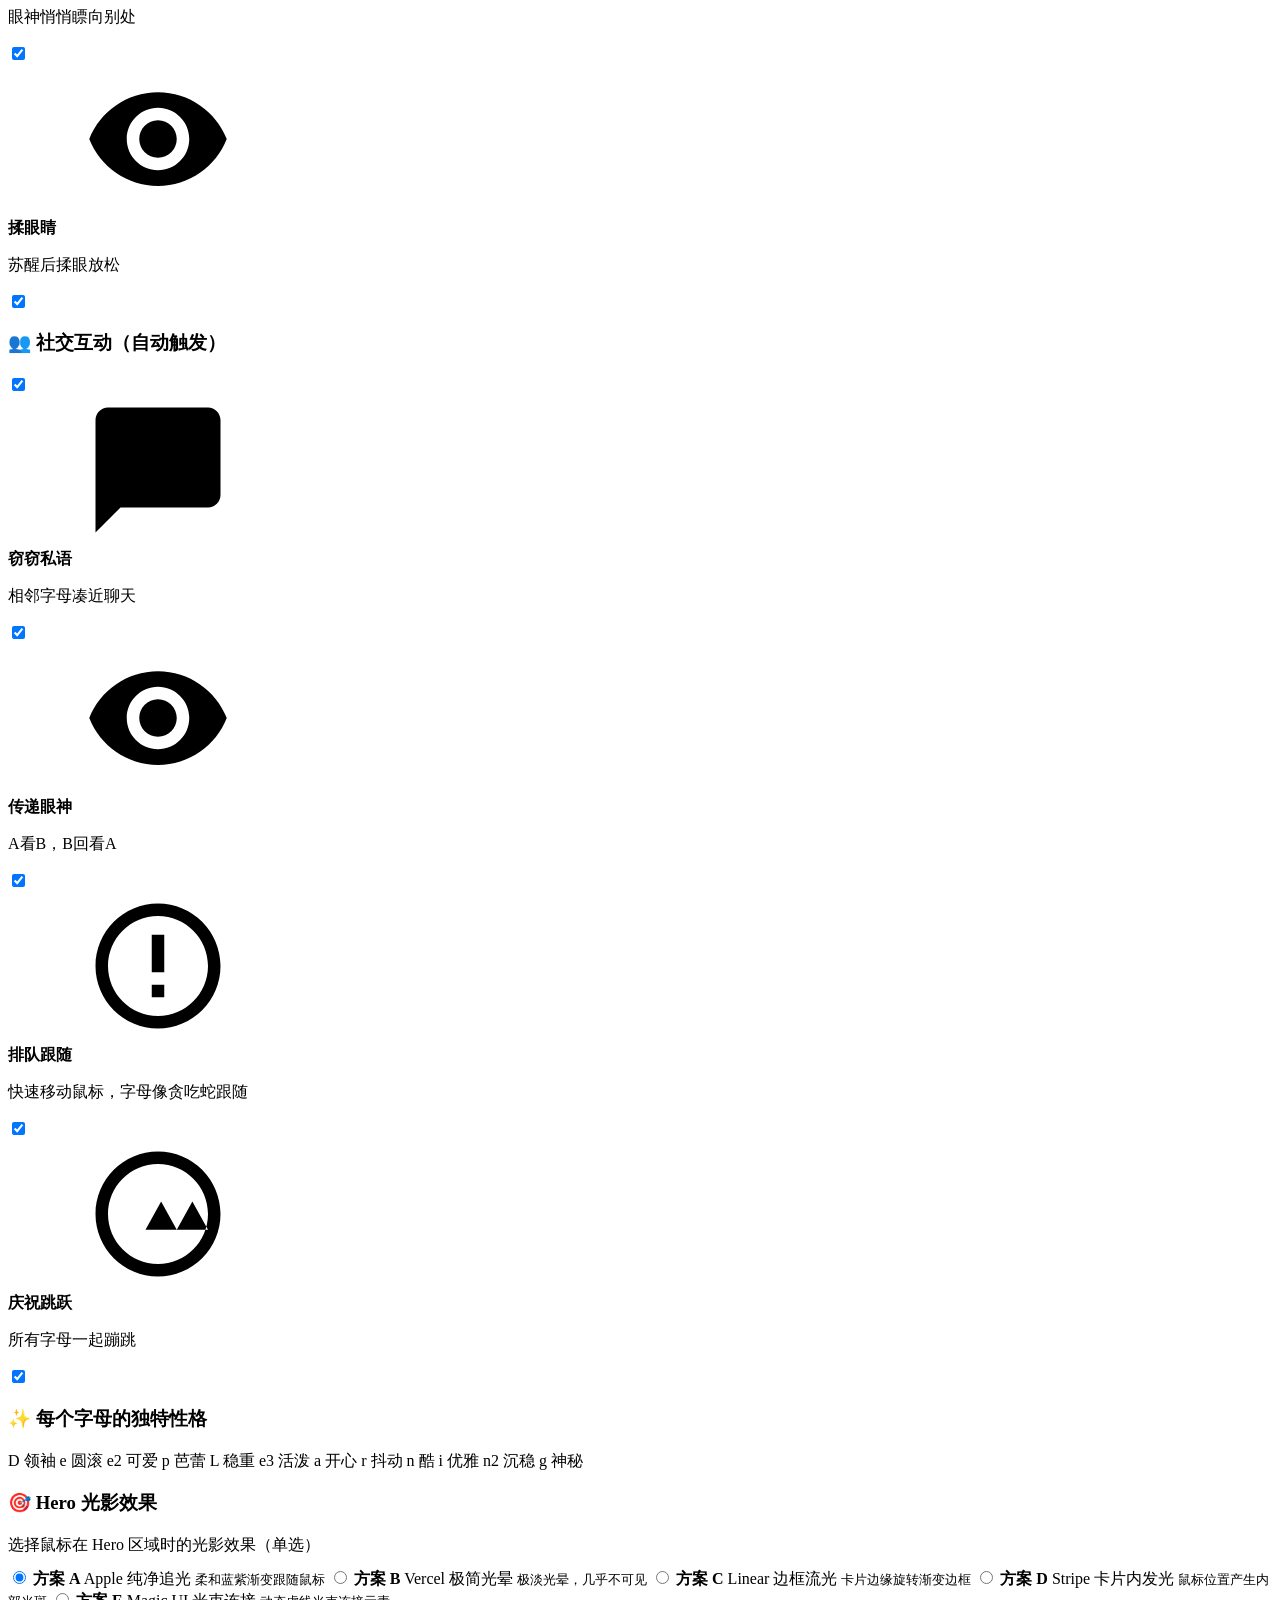
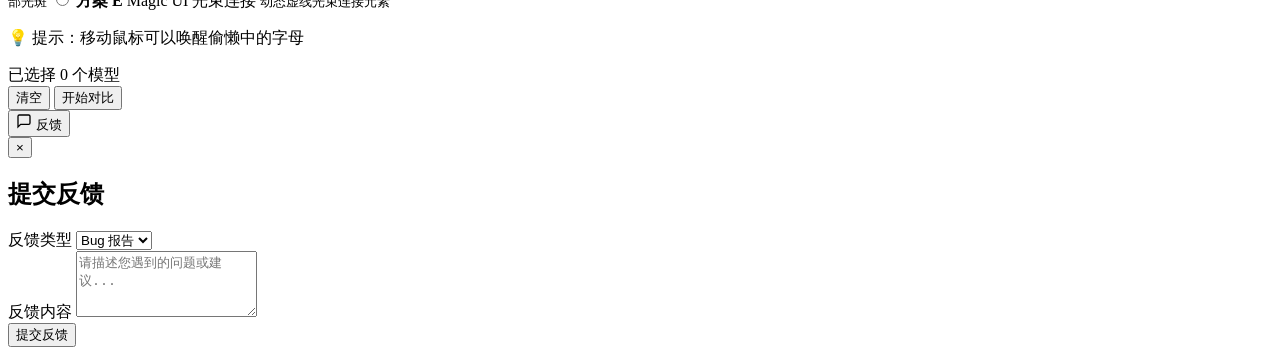
==== commit a8788d63: "fix: 修复GitHub Pages base路径" ====
--- a/index.html
+++ b/index.html
@@ -25,7 +25,7 @@
   <title>Deep-Learning-Webpage</title>
 
   <!-- GitHub Pages 路径基准 -->
-  <base href="/">
+  <base href="/Deep-Learning-Webpage/">
 
 
 
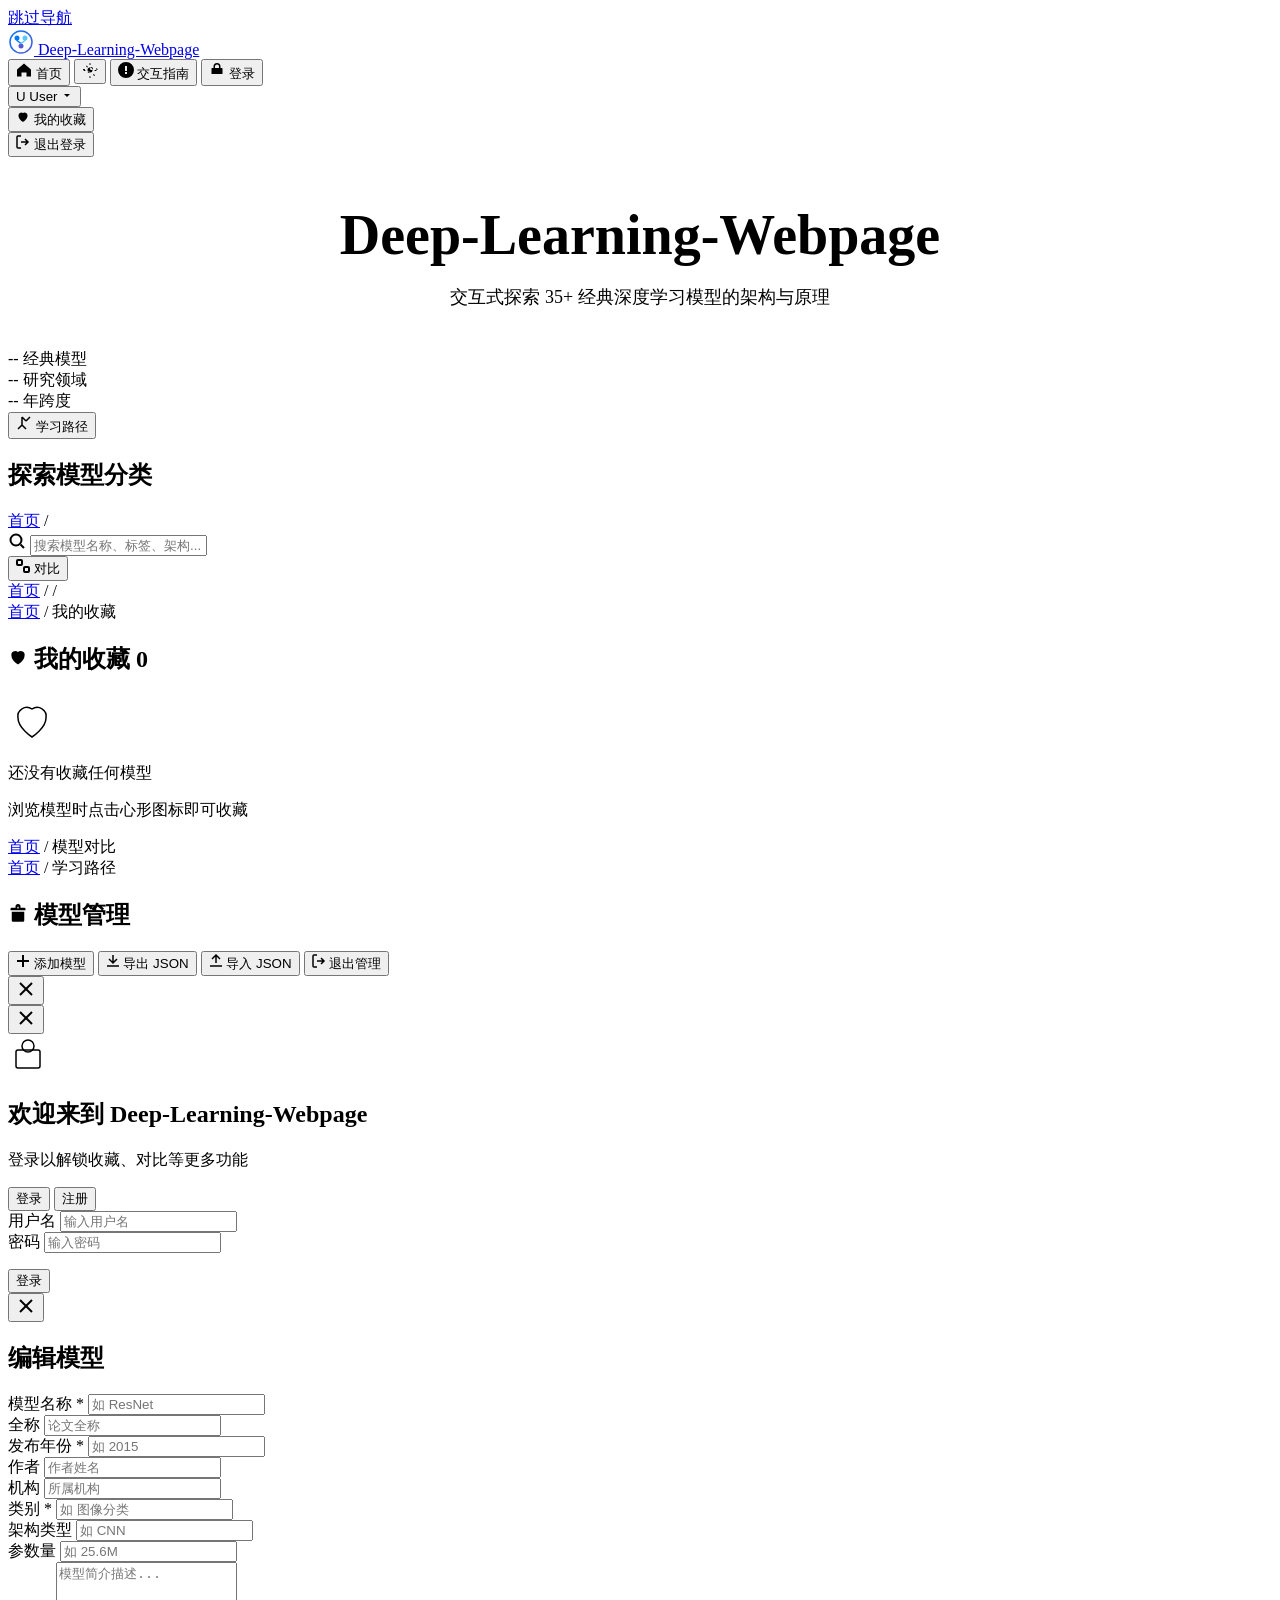
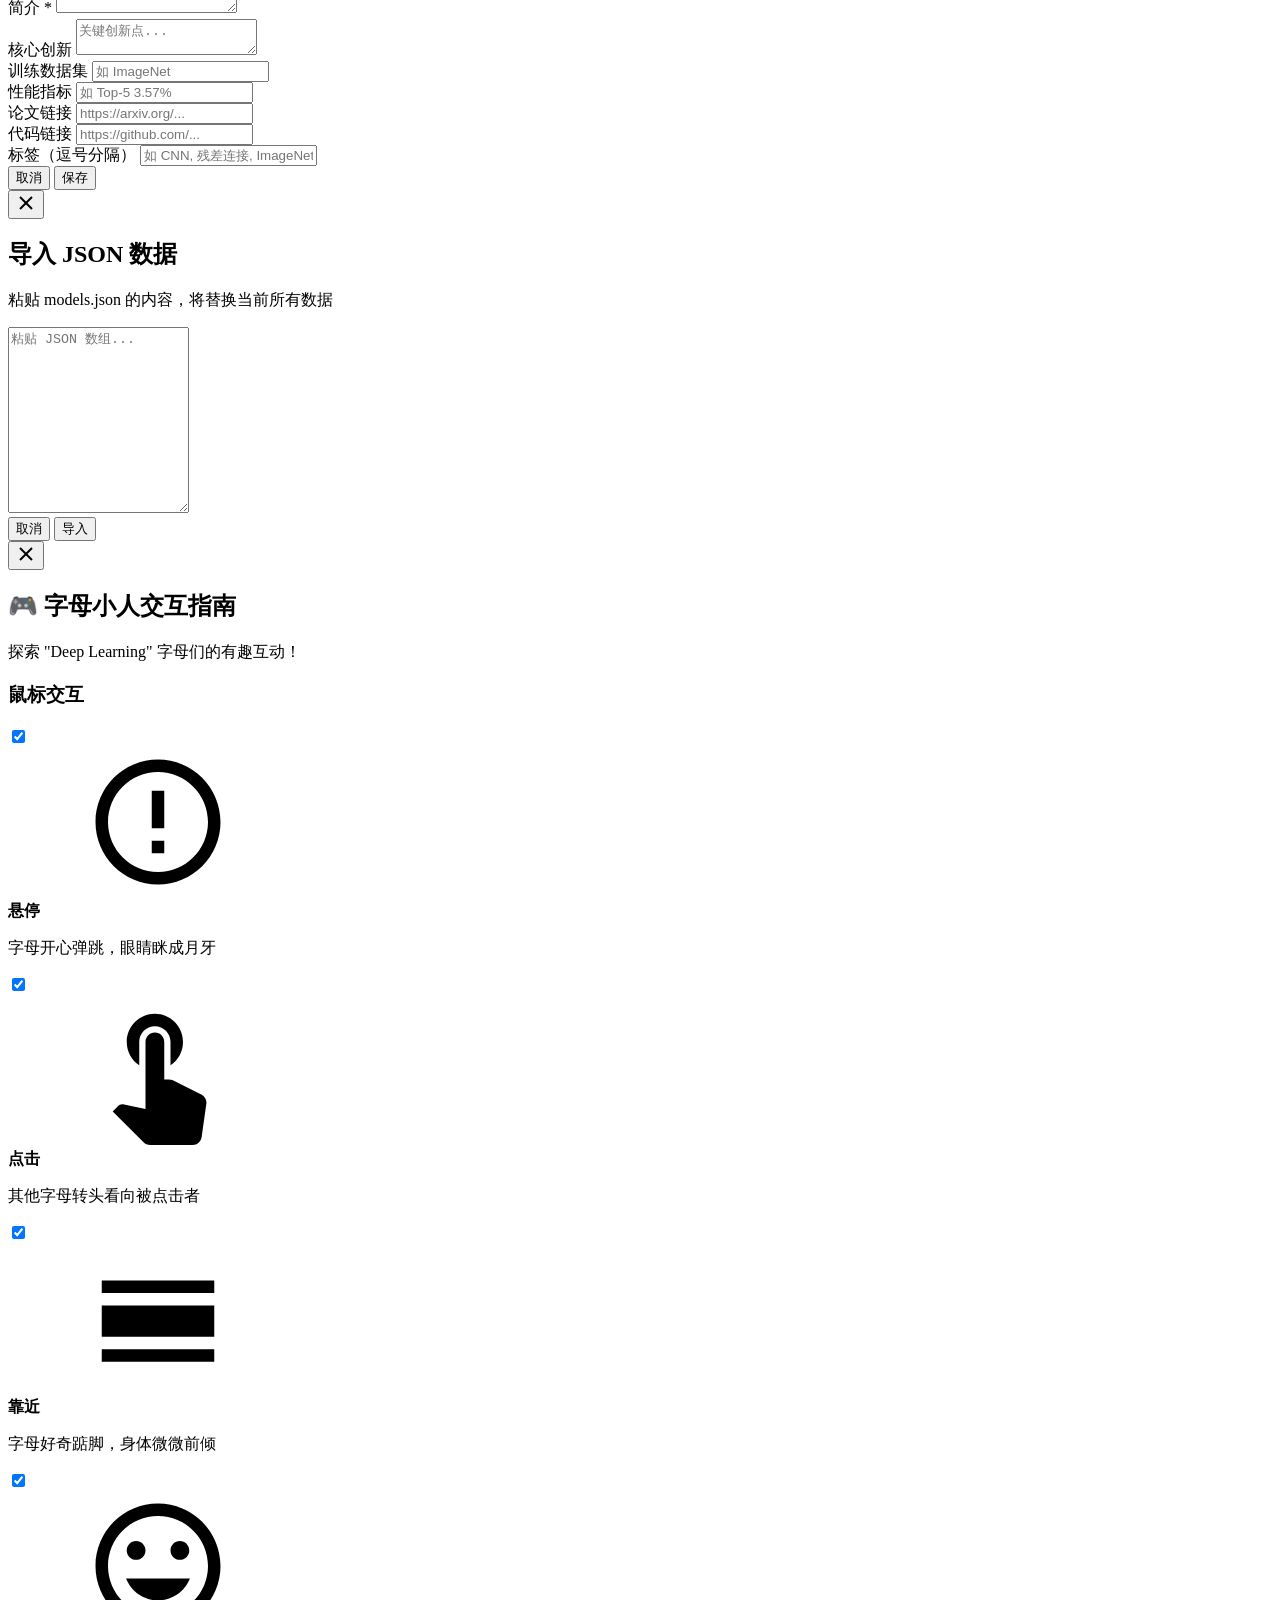
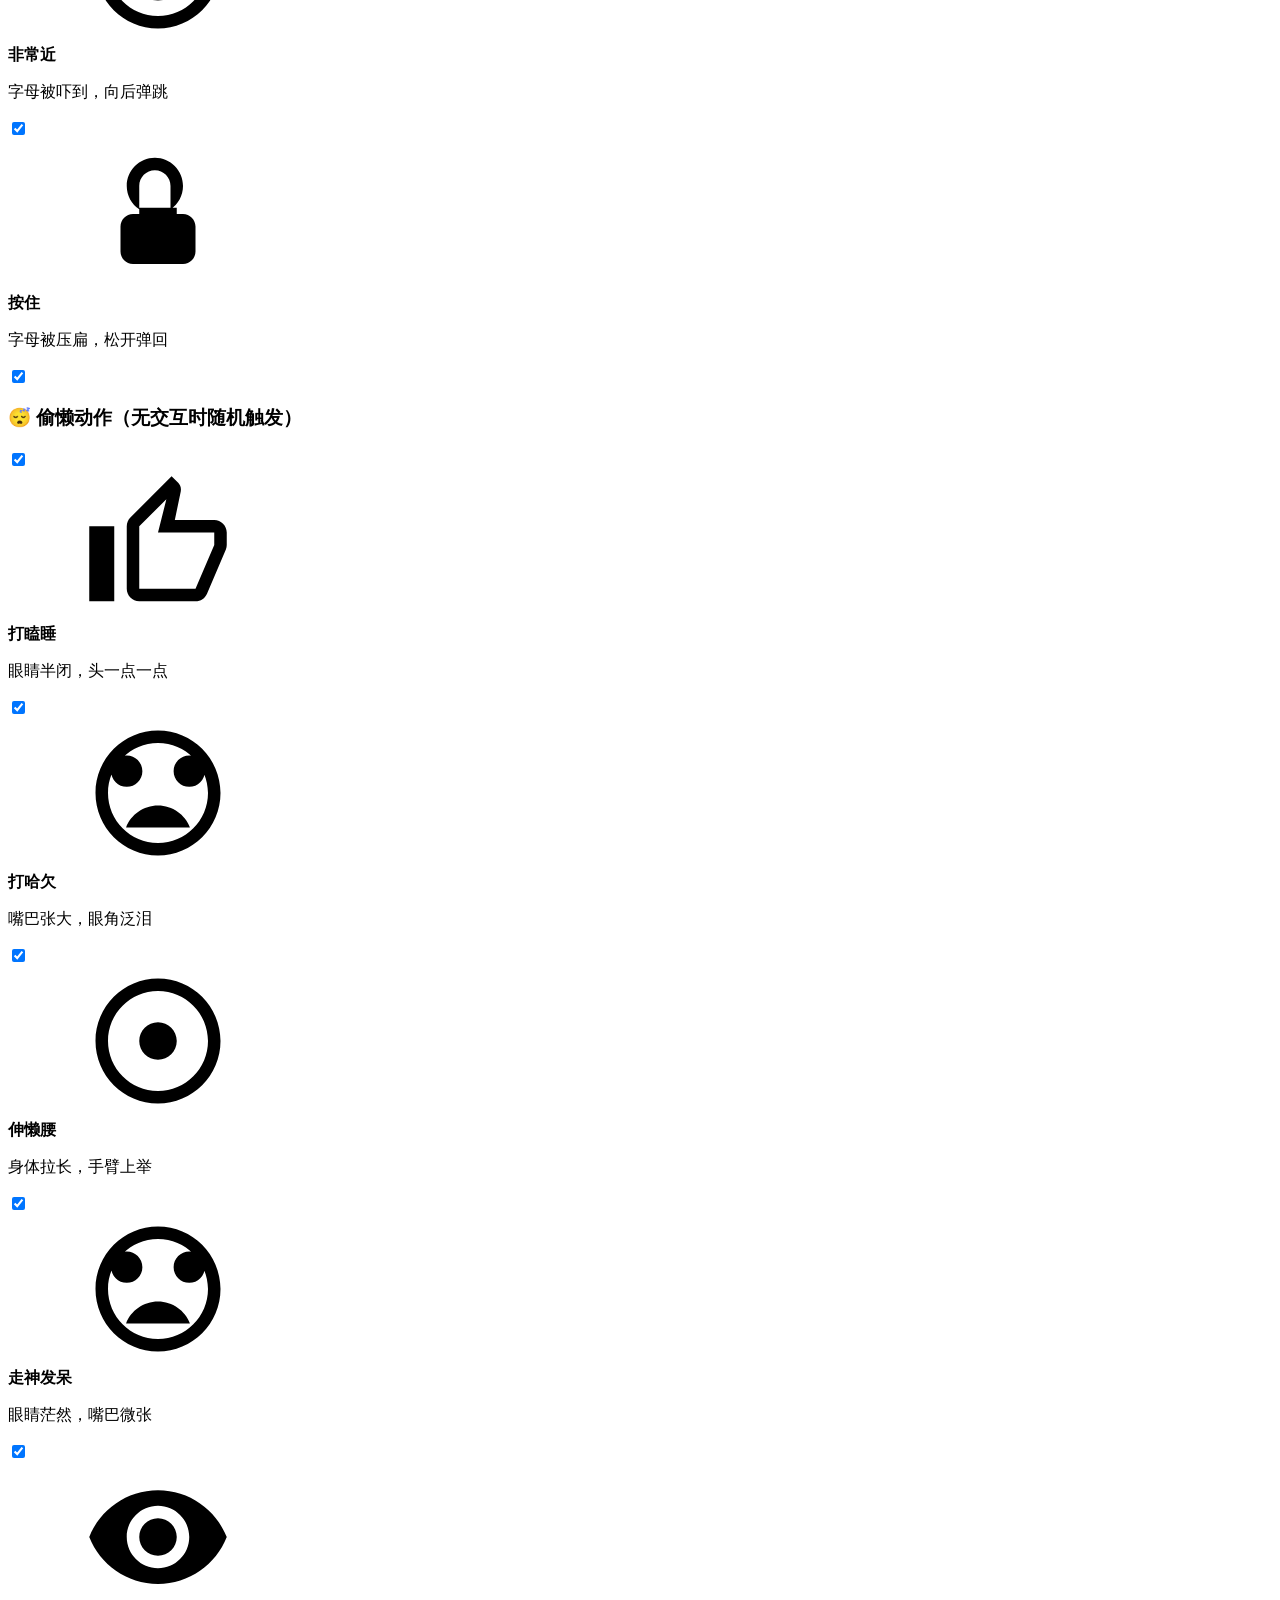
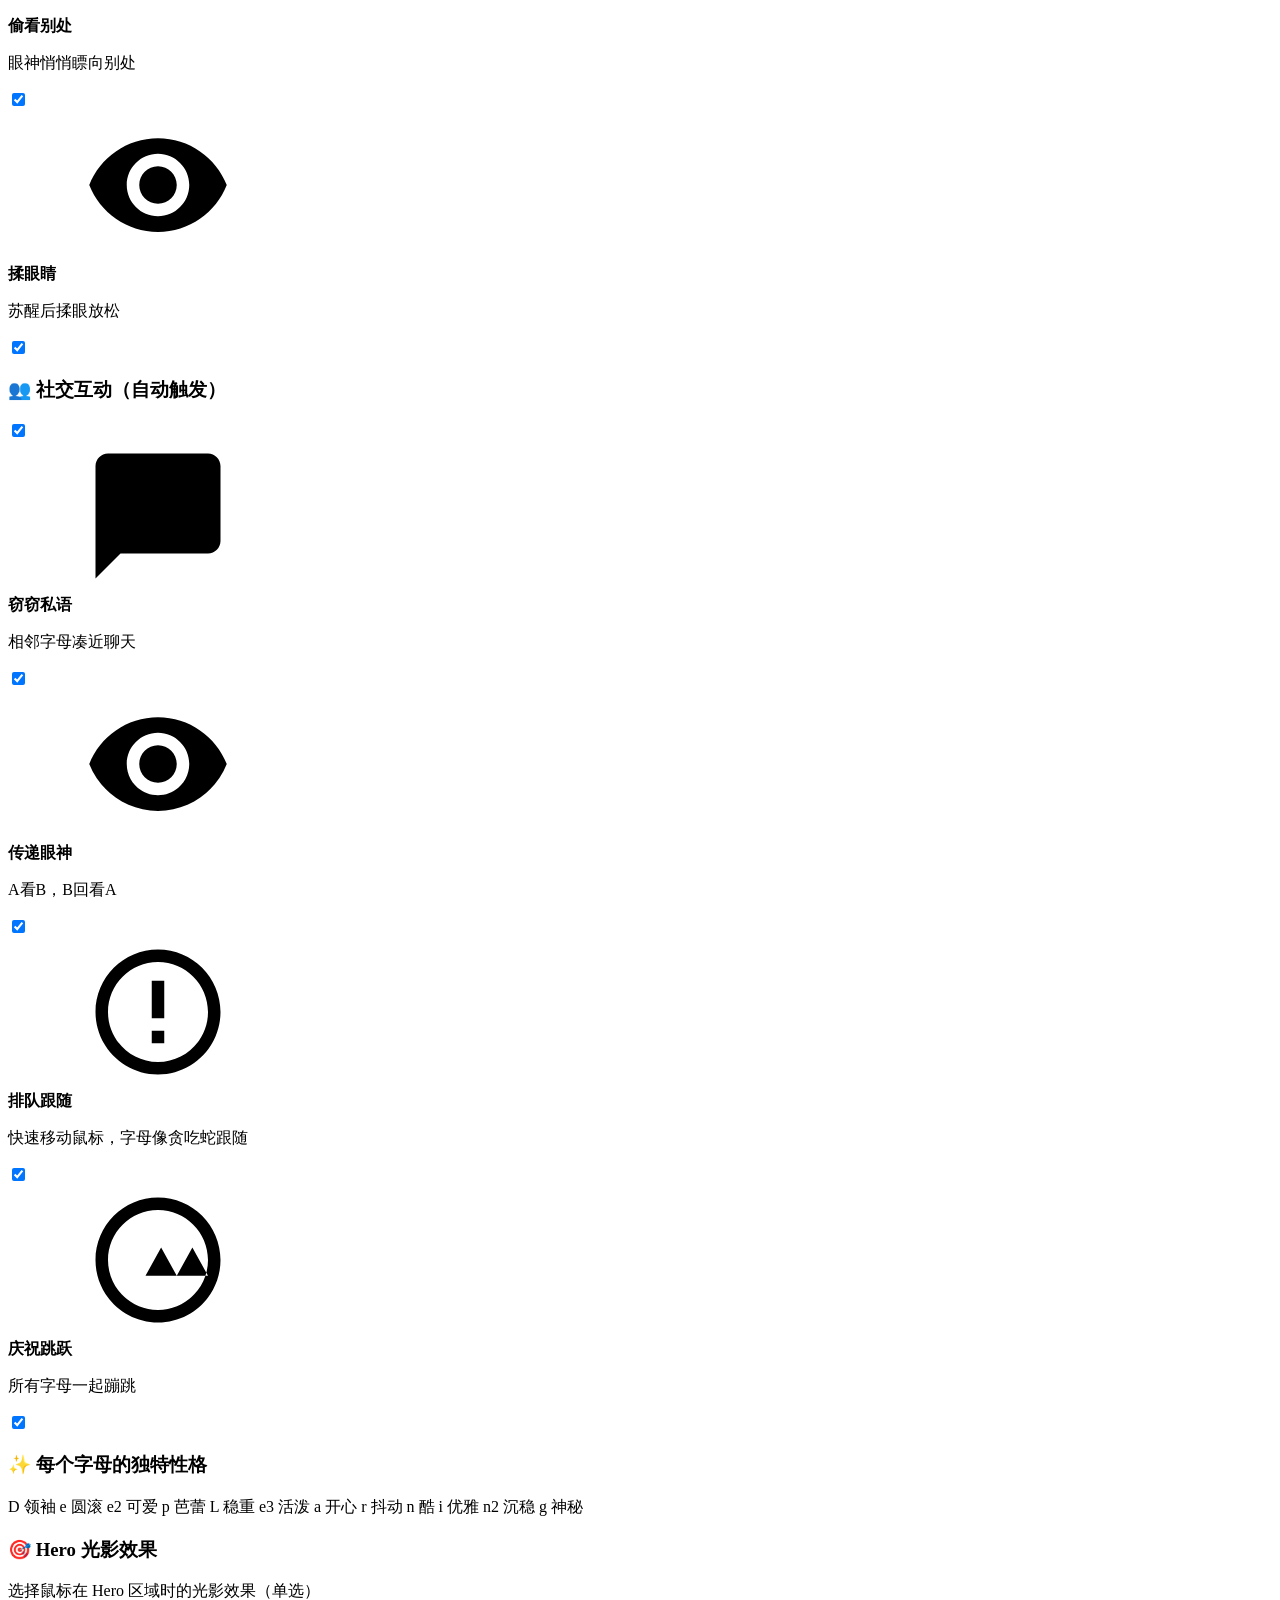
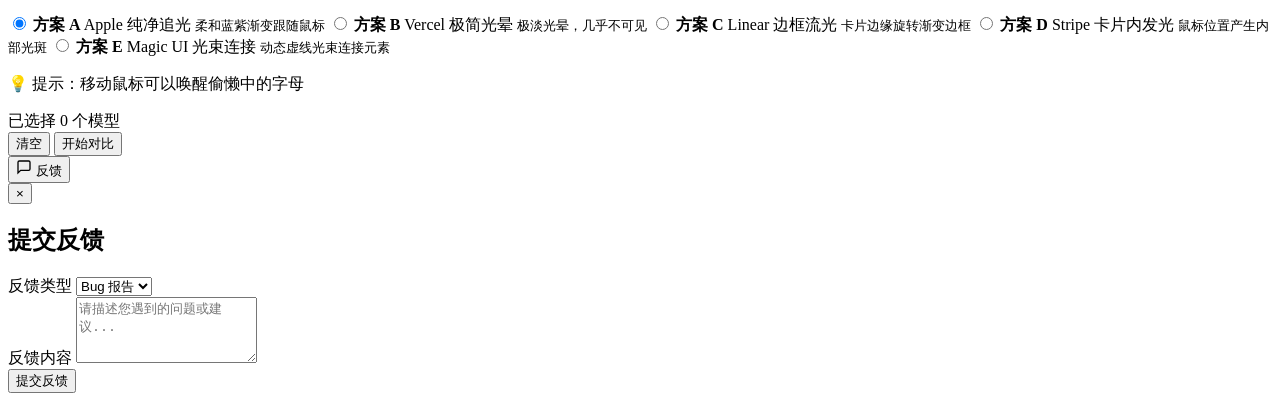
==== commit a32173d2: "同步test版本到主项目：同步CSS/JS文件内容、Hero区域样式、修复脚本加载顺序" ====
--- a/index.html
+++ b/index.html
@@ -145,8 +145,8 @@
       <!-- Hero 区域 -->
       <div class="hero">
         <div class="hero-content">
-          <h1 class="hero-title" style="text-align:center;font-size:clamp(1.5rem,4vw,2.5rem);font-weight:700;color:var(--text-primary);margin-bottom:8px;">Deep-Learning-Webpage</h1>
-          <p class="hero-subtitle" style="text-align:center;font-size:clamp(0.875rem,2vw,1.125rem);color:var(--text-secondary);margin-bottom:24px;">交互式探索 35+ 经典深度学习模型的架构与原理</p>
+          <h1 class="hero-title" style="text-align:center;font-size:clamp(2rem,5vw,3.5rem);font-weight:700;color:var(--text-primary);margin-bottom:8px;">Deep-Learning-Webpage</h1>
+          <p class="hero-subtitle" style="text-align:center;font-size:clamp(0.875rem,2vw,1.125rem);color:var(--text-secondary);margin-bottom:40px;">交互式探索 35+ 经典深度学习模型的架构与原理</p>
           <!-- 字母小人舞台 -->
           <div class="letter-stage" id="letterStage">
             <!-- 由 JS 动态生成字母小人 -->
@@ -913,15 +913,16 @@
     }
   });
   </script>
-  <script src="./js/utils.js"></script>
-  <script src="./js/state.js"></script>
-  <script src="./js/models-data.js"></script>
-  <script src="./js/auth.js"></script>
-  <script src="./js/router.js"></script>
-  <script src="./js/ui-components.js"></script>
-  <script src="./js/viz-engine.js"></script>
-  <script src="./js/viz-configs.js"></script>
-  <script src="./js/letter-system.js"></script>
-  <script src="./js/app.js"></script>
+  <script src="js/utils.js"></script>
+  <script src="js/state.js"></script>
+  <script src="js/auth.js"></script>
+  <script src="js/viz-configs.js"></script>
+  <script src="js/viz-engine.js"></script>
+  <script src="js/ui-components.js"></script>
+  <script src="js/letter-system.js"></script>
+  <script src="js/router.js"></script>
+  <script src="js/models-data.js"></script>
+  <script src="js/modal-system.js"></script>
+  <script src="js/app.js"></script>
 </body>
 </html>
--- a/css/style.css
+++ b/css/style.css
@@ -28,6 +28,15 @@
   --layer-input: #30D158;
   --layer-conv: #BF5AF2;
   --layer-linear: #FF9F0A;
+
+  /* Fluid Typography Scale */
+  --text-xs: clamp(0.75rem, 0.7rem + 0.25vw, 0.875rem);
+  --text-sm: clamp(0.875rem, 0.8rem + 0.35vw, 1rem);
+  --text-base: clamp(1rem, 0.9rem + 0.5vw, 1.125rem);
+  --text-lg: clamp(1.125rem, 1rem + 0.6vw, 1.25rem);
+  --text-xl: clamp(1.25rem, 1.1rem + 0.75vw, 1.5rem);
+  --text-2xl: clamp(1.5rem, 1.2rem + 1.5vw, 2.25rem);
+  --text-3xl: clamp(2rem, 1.5rem + 2.5vw, 3.5rem);
   --layer-pool: #64D2FF;
   --layer-attention: #FF375F;
   --layer-norm: #64D2FF;
@@ -91,7 +100,7 @@
   --letter-D-w: 76px; --letter-D-h: 120px;
   --letter-e-w: 60px; --letter-e-h: 88px;
   --letter-e2-w: 56px; --letter-e2-h: 82px;
-  --letter-p-w: 54px; --letter-p-h: 108px;
+  --letter-p-w: 54px; --letter-p-h: 130px;
   --letter-L-w: 60px; --letter-L-h: 100px;
   --letter-e3-w: 56px; --letter-e3-h: 82px;
   --letter-a-w: 54px; --letter-a-h: 80px;
@@ -99,7 +108,7 @@
   --letter-n-w: 56px; --letter-n-h: 88px;
   --letter-i-w: 36px; --letter-i-h: 100px;
   --letter-n2-w: 56px; --letter-n2-h: 88px;
-  --letter-g-w: 54px; --letter-g-h: 90px;
+  --letter-g-w: 54px; --letter-g-h: 120px;
 }
 
 /* ==================== Light Theme ==================== */
@@ -145,10 +154,6 @@
 }
 
 [data-theme="light"] .hero-title {
-  background: linear-gradient(180deg, #1d1d1f 0%, #86868b 100%);
-  -webkit-background-clip: text;
-  -webkit-text-fill-color: transparent;
-  background-clip: text;
 }
 
 [data-theme="light"] .hero-stats::before {
@@ -469,57 +474,57 @@
 }
 
 .container {
-  max-width: var(--container-max);
+  width: 100%;
   margin: 0 auto;
   padding: 0 var(--container-padding);
   transition: background-color 0.3s ease, color 0.3s ease;
 }
 
 .section {
-  max-width: var(--container-max);
+  width: 100%;
   margin: 0 auto;
   padding: 0 var(--container-padding) 80px;
   transition: background-color 0.3s ease, color 0.3s ease;
 }
 
+/* 响应式容器宽度 - 移动优先 (参考 Tailwind/Bootstrap 断点) */
+@media (min-width: 640px) {
+  .container, .section {
+    max-width: 640px;
+  }
+}
+
+@media (min-width: 768px) {
+  .container, .section {
+    max-width: 768px;
+  }
+}
+
+@media (min-width: 1024px) {
+  .container, .section {
+    max-width: 1024px;
+  }
+}
+
+@media (min-width: 1280px) {
+  .container, .section {
+    max-width: 1280px;
+  }
+}
+
+@media (min-width: 1536px) {
+  .container, .section {
+    max-width: 1400px;
+  }
+}
+
 .section-title {
   font-family: var(--font-heading);
-  font-size: 1.75rem;
+  font-size: var(--text-2xl);
   font-weight: 700;
   color: var(--text-primary);
   margin-bottom: 24px;
   letter-spacing: -0.015em;
-}
-
-/* 响应式容器宽度 - 移动优先 (参考 Tailwind/Bootstrap 断点) */
-@media (min-width: 640px) {
-  .container, .section {
-    max-width: 640px;
-  }
-}
-
-@media (min-width: 768px) {
-  .container, .section {
-    max-width: 768px;
-  }
-}
-
-@media (min-width: 1024px) {
-  .container, .section {
-    max-width: 1024px;
-  }
-}
-
-@media (min-width: 1280px) {
-  .container, .section {
-    max-width: 1280px;
-  }
-}
-
-@media (min-width: 1536px) {
-  .container, .section {
-    max-width: 1400px;
-  }
 }
 
 /* ==================== 5. Header / Navigation ==================== */
@@ -659,22 +664,25 @@
   will-change: transform;
   transform-origin: bottom center;
   transition: transform 0.15s ease-out;
+  overflow: visible;
 }
 
 /* 字母身体 */
 .letter-body {
   position: relative;
   display: flex;
-  align-items: center;
+  align-items: flex-end;
   justify-content: center;
   will-change: transform;
   transform-origin: bottom center;
+  width: 100%;
+  height: 100%;
 }
 
 .letter-body .letter-text {
   font-family: -apple-system, BlinkMacSystemFont, 'SF Pro Display', 'Helvetica Neue', sans-serif;
   font-weight: 900;
-  line-height: 1;
+  line-height: 1.35;
   user-select: none;
   position: relative;
   z-index: 1;
@@ -1018,6 +1026,7 @@
 .letter-char[data-letter="p"] .letter-text {
   font-size: 92px;
   color: #CE82FF;
+  line-height: 1.2;
 }
 .letter-char[data-letter="p"] .letter-eyes { top: 20px; left: 50%; transform: translateX(-50%); gap: 6px; }
 .letter-char[data-letter="p"] .letter-eye { width: 12px; height: 12px; }
@@ -1141,6 +1150,7 @@
 .letter-char[data-letter="g"] .letter-text {
   font-size: 82px;
   color: #CE82FF;
+  line-height: 1.2;
 }
 .letter-char[data-letter="g"] .letter-eyes { top: 16px; left: 50%; transform: translateX(-50%); gap: 7px; }
 .letter-char[data-letter="g"] .letter-eye { width: 13px; height: 13px; }
@@ -1822,15 +1832,11 @@
 
 .hero-title {
   font-family: var(--font-heading);
-  font-size: clamp(48px, 8vw, 72px);
+  font-size: var(--text-3xl);
   font-weight: 700;
-  line-height: 1.05;
+  line-height: 1.25;
   margin-bottom: 20px;
   letter-spacing: -0.025em;
-  background: linear-gradient(180deg, #f5f5f7 0%, #86868b 100%);
-  -webkit-background-clip: text;
-  -webkit-text-fill-color: transparent;
-  background-clip: text;
   animation: fadeInUp var(--duration-slow) var(--apple-spring);
   transition: filter 0.3s ease;
 }
@@ -1841,7 +1847,7 @@
 
 .hero-subtitle {
   font-family: var(--font-heading);
-  font-size: clamp(24px, 3vw, 32px);
+  font-size: var(--text-xl);
   font-weight: 500;
   color: var(--text-secondary);
   margin-bottom: 16px;
@@ -2095,15 +2101,15 @@
   top: 0;
   left: 0;
   right: 0;
-  height: 3px;
+  height: 0px;
   background: var(--accent-primary);
-  opacity: 0.7;
+  opacity: 0;
   transition: opacity var(--duration-normal) var(--ease-out), height var(--duration-normal) var(--ease-out);
 }
 
 .category-card:hover::before {
-  opacity: 1;
-  height: 4px;
+  opacity: 0;
+  height: 0px;
 }
 
 .category-card:hover {
@@ -2215,7 +2221,7 @@
   border-radius: var(--radius-full);
   border: 1px solid var(--border);
   color: var(--text-secondary);
-  margin-top: auto;
+  margin-top: 28px;
   transition: background var(--duration-fast) var(--ease-out), border-color var(--duration-fast) var(--ease-out), color var(--duration-fast) var(--ease-out), transform var(--duration-fast) var(--ease-out);
 }
 
@@ -2349,32 +2355,43 @@
 
 .model-card-fav {
   position: absolute;
-  top: 16px;
-  right: 16px;
-  width: 32px;
-  height: 32px;
+  top: 12px;
+  right: 12px;
+  width: 36px;
+  height: 36px;
   display: flex;
   align-items: center;
   justify-content: center;
-  background: none;
-  border: none;
+  background: var(--glass-bg);
+  border: 1px solid var(--border);
+  border-radius: var(--radius-full);
   color: var(--text-muted);
   cursor: pointer;
   transition: all var(--duration-fast) var(--ease-out);
+  z-index: 3;
 }
 
 .model-card-fav:hover {
   color: var(--danger);
-  transform: scale(1.15);
+  background: var(--danger-light);
+  border-color: rgba(255, 69, 58, 0.3);
+  transform: scale(1.05);
+}
+
+.model-card-fav:active {
+  opacity: 0.8;
+  transform: scale(0.95);
 }
 
 .model-card-fav.active {
   color: var(--danger);
+  background: var(--danger-light);
+  border-color: rgba(255, 69, 58, 0.3);
 }
 
 .model-card-fav svg {
-  width: 14px;
-  height: 14px;
+  width: 16px;
+  height: 16px;
 }
 
 /* 分类标签 */
@@ -3807,19 +3824,12 @@
 }
 
 .viz-split-layout {
-  display: grid;
-  grid-template-columns: 1fr 400px;
-  gap: 24px;
+  display: block;
   margin-bottom: 28px;
 }
 
 .viz-info-sidebar {
-  position: sticky;
-  top: calc(var(--header-height) + 28px);
-  align-self: start;
-  display: flex;
-  flex-direction: column;
-  gap: 10px;
+  display: none;
 }
 
 .accordion-section {
@@ -3926,6 +3936,15 @@
   padding-bottom: 14px;
   border-bottom: 1px solid var(--border);
   font-weight: 600;
+}
+
+.viz-empty-state {
+  display: flex;
+  align-items: center;
+  justify-content: center;
+  min-height: 300px;
+  color: var(--text-muted);
+  font-size: 1rem;
 }
 
 .viz-svg-container {
@@ -4611,6 +4630,76 @@
   color: #fff;
 }
 
+/* ==================== 21.5 Model Viz Page Responsive ==================== */
+
+/* 模型详情页主布局 - 默认移动端单列 */
+.model-detail-view .container {
+  width: 100%;
+  max-width: 100%;
+}
+
+/* 确保 viz-main 与容器同宽 */
+.viz-main {
+  width: 100%;
+}
+
+/* 网络结构面板响应式 */
+.viz-network-panel {
+  width: 100%;
+  min-height: auto;
+  padding: 20px;
+}
+
+/* SVG 容器自适应 */
+.viz-svg-container {
+  width: 100%;
+  overflow-x: auto;
+}
+
+.viz-svg-container svg {
+  max-width: 100%;
+  height: auto;
+}
+
+/* 代码面板响应式 */
+.viz-code-panel {
+  width: 100%;
+}
+
+.viz-code-body {
+  max-height: 400px;
+  font-size: 0.8125rem;
+}
+
+.code-lines {
+  padding: 16px;
+  overflow-x: auto;
+}
+
+/* 平板及以上：增加内边距 */
+@media (min-width: 768px) {
+  .viz-network-panel {
+    padding: 28px;
+    min-height: 480px;
+  }
+
+  .viz-code-body {
+    max-height: 480px;
+    font-size: 0.875rem;
+  }
+
+  .code-lines {
+    padding: 24px;
+  }
+}
+
+/* 大屏：保持舒适阅读宽度 */
+@media (min-width: 1280px) {
+  .viz-code-body {
+    max-height: 560px;
+  }
+}
+
 /* ==================== 22. Skeleton Loading ==================== */
 .skeleton-overlay {
   position: fixed;
@@ -5033,6 +5122,44 @@
   font-family: var(--font-mono);
 }
 
+.code-lines {
+  flex: 1;
+  overflow: auto;
+}
+
+.code-line {
+  font-size: 0.8125rem;
+  line-height: 1.55;
+  color: var(--text-secondary);
+  transition: background 0.15s ease;
+  white-space: pre;
+  font-family: var(--font-mono);
+  padding: 0 12px;
+}
+
+.code-line.code-selected-line {
+  background: rgba(56, 189, 248, 0.12);
+  border-left: 3px solid var(--accent-primary);
+  color: var(--text-primary);
+}
+
+.code-line-numbers {
+  display: flex;
+  flex-direction: column;
+  flex-shrink: 0;
+  width: 40px;
+  text-align: right;
+  padding-right: 12px;
+  color: var(--text-muted);
+  user-select: none;
+  font-size: 0.75rem;
+  opacity: 0.6;
+  font-family: var(--font-mono);
+  line-height: 1.55;
+  border-right: 1px solid var(--border);
+  margin-right: 8px;
+}
+
 /* Search Highlight */
 .search-highlight {
   background: rgba(0, 122, 255, 0.2);
@@ -5213,7 +5340,7 @@
 
 .model-page-hero h1 {
   font-family: var(--font-heading);
-  font-size: 2.25rem;
+  font-size: var(--text-2xl);
   font-weight: 700;
   margin-bottom: 10px;
   letter-spacing: -0.02em;
@@ -5221,7 +5348,7 @@
 
 .model-page-hero .model-page-fullname {
   color: var(--text-secondary);
-  font-size: 1.125rem;
+  font-size: var(--text-base);
   margin-bottom: 20px;
 }
 
@@ -5643,11 +5770,11 @@
 
 @media (max-width: 980px) {
   .viz-split-layout {
-    grid-template-columns: 1fr;
+    display: block;
   }
 
   .viz-info-sidebar {
-    position: static;
+    display: none;
   }
 
   .hero-title {
@@ -5775,15 +5902,39 @@
   }
 
   .model-page-hero {
-    padding: 28px;
+    padding: 24px;
   }
 
   .model-page-hero h1 {
-    font-size: 1.75rem;
+    font-size: 1.5rem;
+  }
+
+  .model-page-hero .model-page-fullname {
+    font-size: 0.9375rem;
   }
 
   .model-page-section {
-    padding: 24px;
+    padding: 20px;
+  }
+
+  .viz-network-panel {
+    padding: 16px;
+    min-height: auto;
+  }
+
+  .viz-code-body {
+    max-height: 320px;
+    font-size: 0.75rem;
+  }
+
+  .code-lines {
+    padding: 12px;
+  }
+
+  .code-line-numbers {
+    width: 40px;
+    min-width: 40px;
+    padding: 12px 8px;
   }
 
   .hero-stats {
@@ -6780,6 +6931,213 @@
   align-items: start;
 }
 
+.model-page-mode-toggle {
+  display: flex;
+  align-items: center;
+  gap: 8px;
+  margin-bottom: 24px;
+  padding: 4px;
+  background: var(--bg-card);
+  border: 1px solid var(--border);
+  border-radius: var(--radius-lg);
+  width: fit-content;
+}
+
+.mode-btn {
+  display: flex;
+  align-items: center;
+  gap: 6px;
+  padding: 8px 16px;
+  border: none;
+  background: transparent;
+  color: var(--text-secondary);
+  font-size: 0.875rem;
+  font-weight: 500;
+  border-radius: var(--radius-md);
+  cursor: pointer;
+  transition: all var(--duration-fast) var(--ease-out);
+}
+
+.mode-btn:hover {
+  color: var(--text-primary);
+  background: var(--bg-card-hover);
+}
+
+.mode-btn.active {
+  background: var(--accent-primary);
+  color: #fff;
+}
+
+.mode-btn svg {
+  width: 16px;
+  height: 16px;
+}
+
+.network-editor-container {
+  display: grid;
+  grid-template-rows: auto 1fr;
+  gap: 16px;
+  background: var(--bg-card);
+  border: 1px solid var(--border);
+  border-radius: var(--radius-xl);
+  overflow: hidden;
+  margin-bottom: 24px;
+}
+
+.editor-toolbar {
+  display: flex;
+  align-items: center;
+  gap: 8px;
+  padding: 12px 16px;
+  background: var(--bg-secondary);
+  border-bottom: 1px solid var(--border);
+  flex-wrap: wrap;
+}
+
+.toolbar-group {
+  display: flex;
+  align-items: center;
+  gap: 4px;
+}
+
+.toolbar-divider {
+  width: 1px;
+  height: 24px;
+  background: var(--border);
+  margin: 0 4px;
+}
+
+.tool-btn {
+  width: 32px;
+  height: 32px;
+  display: flex;
+  align-items: center;
+  justify-content: center;
+  border: 1px solid transparent;
+  background: transparent;
+  color: var(--text-secondary);
+  border-radius: var(--radius-md);
+  cursor: pointer;
+  transition: all var(--duration-fast) var(--ease-out);
+}
+
+.tool-btn:hover {
+  background: var(--bg-card-hover);
+  color: var(--text-primary);
+  border-color: var(--border);
+}
+
+.tool-btn.active {
+  background: var(--accent-primary);
+  color: #fff;
+  border-color: var(--accent-primary);
+}
+
+.tool-btn:disabled {
+  opacity: 0.4;
+  cursor: not-allowed;
+}
+
+.tool-btn svg {
+  width: 16px;
+  height: 16px;
+}
+
+.zoom-level {
+  font-size: 0.75rem;
+  color: var(--text-muted);
+  min-width: 48px;
+  text-align: center;
+}
+
+.editor-canvas-wrapper {
+  width: 100%;
+  height: 500px;
+  overflow: hidden;
+  position: relative;
+  cursor: grab;
+}
+
+.editor-canvas-wrapper:active {
+  cursor: grabbing;
+}
+
+.editor-canvas {
+  width: 100%;
+  height: 100%;
+  display: block;
+}
+
+.editor-block {
+  cursor: pointer;
+  transition: filter var(--duration-fast) var(--ease-out);
+}
+
+.editor-block:hover rect {
+  stroke: var(--accent-primary);
+  stroke-width: 2;
+}
+
+.editor-block.selected rect {
+  stroke: var(--accent-secondary);
+  stroke-width: 2;
+}
+
+.editor-properties-panel {
+  background: var(--bg-card);
+  border: 1px solid var(--border);
+  border-radius: var(--radius-xl);
+  padding: 20px;
+  margin-bottom: 24px;
+}
+
+.editor-properties-panel .panel-title {
+  font-family: var(--font-heading);
+  font-size: 1rem;
+  font-weight: 600;
+  color: var(--text-primary);
+  margin-bottom: 16px;
+}
+
+.editor-properties-panel .empty-hint {
+  color: var(--text-muted);
+  font-size: 0.875rem;
+}
+
+.properties-content {
+  display: flex;
+  flex-direction: column;
+  gap: 12px;
+}
+
+.properties-row {
+  display: grid;
+  grid-template-columns: 100px 1fr;
+  gap: 12px;
+  align-items: center;
+}
+
+.properties-label {
+  font-size: 0.875rem;
+  color: var(--text-secondary);
+}
+
+.properties-input {
+  width: 100%;
+  padding: 8px 12px;
+  background: var(--bg-secondary);
+  border: 1px solid var(--border);
+  border-radius: var(--radius-md);
+  color: var(--text-primary);
+  font-size: 0.875rem;
+  transition: border-color var(--duration-fast) var(--ease-out);
+}
+
+.properties-input:focus {
+  outline: none;
+  border-color: var(--accent-primary);
+}
+
 .detail-sidebar {
   position: sticky;
   top: calc(var(--header-height) + 24px);
@@ -6854,3 +7212,1165 @@
 .detail-main {
   min-width: 0;
 }
+
+/* ==================== Letter Characters - Duolingo 极简几何风 ==================== */
+/* V14创新：浅色主题字母颜色适配 */
+[data-theme="light"] .letter-char[data-letter="D"] .letter-text { color: #4CAF50; }
+[data-theme="light"] .letter-char[data-letter="e"] .letter-text { color: #FF9800; }
+[data-theme="light"] .letter-char[data-letter="e2"] .letter-text { color: #E91E63; }
+[data-theme="light"] .letter-char[data-letter="p"] .letter-text { color: #9C27B0; }
+[data-theme="light"] .letter-char[data-letter="L"] .letter-text { color: #2196F3; }
+[data-theme="light"] .letter-char[data-letter="e3"] .letter-text { color: #00BCD4; }
+[data-theme="light"] .letter-char[data-letter="a"] .letter-text { color: #FF5722; }
+[data-theme="light"] .letter-char[data-letter="r"] .letter-text { color: #3F51B5; }
+[data-theme="light"] .letter-char[data-letter="n"] .letter-text { color: #009688; }
+[data-theme="light"] .letter-char[data-letter="i"] .letter-text { color: #673AB7; }
+[data-theme="light"] .letter-char[data-letter="n2"] .letter-text { color: #8BC34A; }
+[data-theme="light"] .letter-char[data-letter="g"] .letter-text { color: #FF9800; }
+
+/* 亮色主题字母手臂颜色 */
+[data-theme="light"] .letter-char[data-letter="D"] .letter-arm { background: #4CAF50; }
+[data-theme="light"] .letter-char[data-letter="e"] .letter-arm { background: #FF9800; }
+[data-theme="light"] .letter-char[data-letter="e2"] .letter-arm { background: #E91E63; }
+[data-theme="light"] .letter-char[data-letter="p"] .letter-arm { background: #9C27B0; }
+[data-theme="light"] .letter-char[data-letter="L"] .letter-arm { background: #2196F3; }
+[data-theme="light"] .letter-char[data-letter="e3"] .letter-arm { background: #00BCD4; }
+[data-theme="light"] .letter-char[data-letter="a"] .letter-arm { background: #FF5722; }
+[data-theme="light"] .letter-char[data-letter="r"] .letter-arm { background: #3F51B5; }
+[data-theme="light"] .letter-char[data-letter="n"] .letter-arm { background: #009688; }
+[data-theme="light"] .letter-char[data-letter="i"] .letter-arm { background: #673AB7; }
+[data-theme="light"] .letter-char[data-letter="n2"] .letter-arm { background: #8BC34A; }
+[data-theme="light"] .letter-char[data-letter="g"] .letter-arm { background: #FF9800; }
+
+[data-theme="light"] .letter-stage {
+  background: rgba(0, 0, 0, 0.03);
+  border: 1px solid rgba(0, 0, 0, 0.08);
+  box-shadow: 0 4px 24px rgba(0, 0, 0, 0.08);
+}
+
+/* V2创新：毛玻璃容器包裹 */
+.letter-stage {
+  display: flex;
+  align-items: flex-end;
+  justify-content: center;
+  gap: 6px;
+  margin-bottom: 40px;
+  position: relative;
+  z-index: 2;
+  perspective: 900px;
+  min-height: 160px;
+  /* Apple Liquid Glass 毛玻璃效果 */
+  background: rgba(255, 255, 255, 0.03);
+  border-radius: var(--radius-lg);
+  padding: 20px 30px;
+  border: 1px solid rgba(255, 255, 255, 0.08);
+  box-shadow: 0 4px 24px rgba(0, 0, 0, 0.15);
+}
+
+.letter-char {
+  position: relative;
+  display: flex;
+  flex-direction: column;
+  align-items: center;
+  cursor: default;
+  will-change: transform;
+  transform-origin: bottom center;
+  transition: transform 0.15s ease-out;
+  overflow: visible;
+}
+
+/* 字母身体 */
+.letter-body {
+  position: relative;
+  display: flex;
+  align-items: flex-end;
+  justify-content: center;
+  will-change: transform;
+  transform-origin: bottom center;
+  width: 100%;
+  height: 100%;
+}
+
+/* V11创新：字母身体微光效果 */
+.letter-body::after {
+  content: '';
+  position: absolute;
+  inset: 0;
+  background: radial-gradient(ellipse at 30% 20%, rgba(255, 255, 255, 0.06) 0%, transparent 50%);
+  border-radius: inherit;
+  pointer-events: none;
+  z-index: 2;
+}
+
+.letter-body .letter-text {
+  font-family: -apple-system, BlinkMacSystemFont, 'SF Pro Display', 'Helvetica Neue', sans-serif;
+  font-weight: 900;
+  line-height: 1.35;
+  user-select: none;
+  position: relative;
+  z-index: 1;
+  filter: drop-shadow(0 2px 0 rgba(0,0,0,0.15));
+}
+
+/* ===== Duolingo 风格大圆眼 ===== */
+.letter-eyes {
+  display: flex;
+  gap: 3px;
+  position: absolute;
+  z-index: 10;
+  pointer-events: none;
+}
+
+.letter-eye {
+  background: #fff;
+  border-radius: 50%;
+  position: relative;
+  overflow: hidden;
+  box-shadow: 0 0 0 1.5px rgba(0,0,0,0.12), 0 1px 3px rgba(0,0,0,0.1);
+  transition: height 0.15s ease, width 0.15s ease, border-radius 0.15s ease;
+}
+
+/* 眨眼 */
+.letter-eye.blink {
+  height: 3px !important;
+  border-radius: 3px;
+}
+
+/* 半闭眼（困倦） */
+.letter-eye.sleepy {
+  height: 60% !important;
+  border-radius: 50% 50% 40% 40%;
+}
+
+/* 惊讶大眼 */
+.letter-eye.surprised {
+  transform: scale(1.12); /* Reduced from 1.25 */
+}
+
+/* 惊讶身体后仰 */
+.letter-char.surprised .letter-body {
+  transform: rotate(-3deg) translateY(2px);
+}
+
+/* 开心弯月形眯眼 */
+.letter-eye.happy {
+  height: 75% !important; /* Not too squinted */
+  border-radius: 50% 50% 35% 35%;
+  transform: translateY(1px);
+}
+
+/* 瞳孔 - A19创新：使用CSS变量控制scale，支持偏移+缩放组合 */
+/* A5创新：眼球跟随弹簧物理过渡 */
+.letter-pupil {
+  background: #1a1a2e;
+  border-radius: 50%;
+  position: absolute;
+  top: 50%;
+  left: 50%;
+  --pupil-scale: 1;
+  transform: translate(-50%, -50%) scale(var(--pupil-scale));
+  transition: transform 0.25s cubic-bezier(0.34, 1.56, 0.64, 1);
+  will-change: transform;
+}
+
+/* 高光点 - 主高光 */
+.letter-pupil::after {
+  content: '';
+  position: absolute;
+  width: 30%;
+  height: 30%;
+  background: rgba(255,255,255,0.9);
+  border-radius: 50%;
+  top: 18%;
+  right: 22%;
+}
+
+/* 高光点 - 次高光（V4创新：双高光瞳孔） */
+.letter-pupil::before {
+  content: '';
+  position: absolute;
+  width: 15%;
+  height: 15%;
+  background: rgba(255,255,255,0.6);
+  border-radius: 50%;
+  bottom: 20%;
+  left: 20%;
+}
+
+/* ===== 嘴巴 - A12创新：使用transform过渡 ===== */
+.letter-mouth {
+  position: absolute;
+  z-index: 10;
+  pointer-events: none;
+  transition: transform 0.3s cubic-bezier(0.34, 1.56, 0.64, 1);
+}
+
+/* 默认微笑 */
+.letter-mouth::before {
+  content: '';
+  display: block;
+  width: 8px;
+  height: 4px;
+  border: 2px solid rgba(0,0,0,0.3);
+  border-top: none;
+  border-radius: 0 0 8px 8px;
+}
+
+/* 大笑 */
+.letter-char.happy .letter-mouth::before {
+  width: 12px;
+  height: 6px;
+  border-color: rgba(0,0,0,0.4);
+}
+
+/* 惊讶O嘴 */
+.letter-char.surprised .letter-mouth::before {
+  width: 8px;
+  height: 8px;
+  border: 2px solid rgba(0,0,0,0.3);
+  border-radius: 50%;
+}
+
+/* 困倦 */
+.letter-char.sleepy .letter-mouth::before {
+  width: 10px;
+  height: 0;
+  border: none;
+  border-bottom: 2px solid rgba(0,0,0,0.25);
+  border-radius: 0;
+}
+
+/* 打哈欠 */
+.letter-char.yawning .letter-mouth::before {
+  width: 10px;
+  height: 10px;
+  border: 2px solid rgba(0,0,0,0.3);
+  border-radius: 50%;
+  animation: yawnPulse 2.5s ease-in-out;
+}
+
+/* 打哈欠眼泪效果 */
+.letter-char.yawning .letter-eye::after {
+  content: '';
+  position: absolute;
+  width: 2px;
+  height: 4px;
+  background: rgba(100, 180, 255, 0.5);
+  border-radius: 0 0 50% 50%;
+  bottom: -3px;
+  left: 50%;
+  transform: translateX(-50%);
+  opacity: 0;
+  animation: yawnTear 1.5s ease-in 0.5s 1;
+}
+
+@keyframes yawnTear {
+  0% { opacity: 0; transform: translateX(-50%) translateY(0); }
+  30% { opacity: 0.7; }
+  100% { opacity: 0; transform: translateX(-50%) translateY(6px); }
+}
+
+@keyframes yawnPulse {
+  0% { transform: scale(1); border-radius: 0 0 8px 8px; }
+  25% { transform: scale(1.3, 1.6); border-radius: 0 0 20px 20px; }
+  40% { transform: scale(1.35, 1.65); border-radius: 0 0 22px 22px; }
+  65% { transform: scale(1.2, 1.4); border-radius: 0 0 15px 15px; }
+  85% { transform: scale(0.9, 0.7); border-radius: 0 0 6px 6px; }
+  95% { transform: scale(1.05, 1.1); border-radius: 0 0 9px 9px; }
+  100% { transform: scale(1); border-radius: 0 0 8px 8px; }
+}
+
+/* I7创新：合唱唱歌效果 */
+.letter-char.chorus-singing .letter-mouth::before {
+  animation: chorusSing 0.8s ease-in-out;
+}
+@keyframes chorusSing {
+  0%, 100% { transform: scale(1); border-radius: 0 0 8px 8px; }
+  25% { transform: scale(1.3, 1.5); border-radius: 50%; }
+  50% { transform: scale(1.1, 1.2); border-radius: 0 0 10px 10px; }
+  75% { transform: scale(1.4, 1.6); border-radius: 50%; }
+}
+
+/* I16创新：talking情绪 - 嘴巴随机切换 */
+.letter-char.talking .letter-mouth::before {
+  animation: talkingMouth 0.4s ease-in-out infinite;
+}
+@keyframes talkingMouth {
+  0%, 100% { transform: scale(1); border-radius: 0 0 8px 8px; }
+  25% { transform: scale(1.1, 0.8); border-radius: 2px; }
+  50% { transform: scale(0.9, 1.1); border-radius: 0 0 10px 10px; }
+  75% { transform: scale(1.05, 0.9); border-radius: 1px; }
+}
+
+/* ===== 腮红（V5创新：渐变腮红） ===== */
+.letter-blush {
+  position: absolute;
+  width: 12px;
+  height: 6px;
+  background: radial-gradient(ellipse, rgba(255, 130, 130, 0.5) 0%, rgba(255, 130, 130, 0) 70%);
+  border-radius: 50%;
+  z-index: 10;
+  opacity: 0;
+  transform: scale(0.8);
+  transition: opacity 0.5s ease, transform 0.5s cubic-bezier(0.34, 1.56, 0.64, 1);
+  pointer-events: none;
+  filter: blur(2.5px);
+}
+
+.letter-char.happy .letter-blush,
+/* I13创新：excited情绪完整视觉 */
+.letter-char.excited .letter-blush {
+  opacity: 1;
+  transform: scale(1);
+}
+.letter-char.excited .letter-eye {
+  transform: scale(1.15);
+}
+.letter-char.excited .letter-pupil {
+  --pupil-scale: 1.2;
+}
+.letter-char.excited .letter-mouth::before {
+  transform: scale(1.3, 1.5);
+  border-radius: 0 0 12px 12px;
+}
+
+/* ===== 阴影 ===== */
+.letter-shadow {
+  width: 60%;
+  height: 8px;
+  background: rgba(0, 0, 0, 0.2);
+  border-radius: 50%;
+  margin-top: 6px;
+  filter: blur(3px);
+  transition: filter 0.3s ease, width 0.3s ease, height 0.3s ease;
+}
+
+/* ===== 手臂（用于伸懒腰等动画） ===== */
+.letter-arm {
+  position: absolute;
+  width: 4px;
+  height: 20px;
+  background: inherit;
+  border-radius: 4px;
+  z-index: 0;
+  opacity: 0;
+  transition: opacity 0.4s cubic-bezier(0.34, 1.56, 0.64, 1), transform 0.4s cubic-bezier(0.34, 1.56, 0.64, 1);
+  transform-origin: top center;
+}
+
+.letter-arm.left {
+  left: -6px;
+  top: 40%;
+  transform: rotate(20deg);
+}
+
+.letter-arm.right {
+  right: -6px;
+  top: 40%;
+  transform: rotate(-20deg);
+}
+
+.letter-char.stretching .letter-arm {
+  opacity: 0.6;
+}
+
+.letter-char.stretching .letter-arm.left {
+  transform: rotate(-60deg) translateY(-8px);
+}
+
+.letter-char.stretching .letter-arm.right {
+  transform: rotate(60deg) translateY(-8px);
+}
+
+/* I11创新：挥手告别动画 */
+.letter-char.waving-goodbye .letter-arm {
+  opacity: 0.7;
+}
+
+.letter-char.waving-goodbye .letter-arm.right {
+  animation: waveGoodbye 1s ease-in-out;
+}
+
+@keyframes waveGoodbye {
+  0%, 100% { transform: rotate(20deg); }
+  20% { transform: rotate(-30deg); }
+  40% { transform: rotate(25deg); }
+  60% { transform: rotate(-20deg); }
+  80% { transform: rotate(15deg); }
+}
+
+/* ===== 每个字母的独特设计 - V6创新：使用CSS变量 ===== */
+
+/* D - 深蓝领袖（最大） */
+.letter-char[data-letter="D"] { width: var(--letter-D-w); height: var(--letter-D-h); }
+.letter-char[data-letter="D"] .letter-text {
+  font-size: 100px;
+  color: #58CC02;
+}
+.letter-char[data-letter="D"] .letter-eyes { top: 24px; left: 50%; transform: translateX(-50%); gap: 10px; }
+.letter-char[data-letter="D"] .letter-eye { width: 16px; height: 16px; }
+.letter-char[data-letter="D"] .letter-pupil { width: 8px; height: 8px; }
+.letter-char[data-letter="D"] .letter-mouth { bottom: 28px; left: 50%; transform: translateX(-50%); }
+.letter-char[data-letter="D"] .letter-blush { bottom: 36px; }
+.letter-char[data-letter="D"] .letter-blush:first-of-type { left: 8px; }
+.letter-char[data-letter="D"] .letter-blush:last-of-type { right: 8px; left: auto; }
+.letter-char[data-letter="D"] .letter-arm { background: #58CC02; }
+
+/* e - 橘色圆胖 */
+.letter-char[data-letter="e"] { width: var(--letter-e-w); height: var(--letter-e-h); }
+.letter-char[data-letter="e"] .letter-text {
+  font-size: 78px;
+  color: #FF9600;
+}
+.letter-char[data-letter="e"] .letter-eyes { top: 18px; left: 50%; transform: translateX(-50%); gap: 7px; }
+.letter-char[data-letter="e"] .letter-eye { width: 13px; height: 13px; }
+.letter-char[data-letter="e"] .letter-pupil { width: 6px; height: 6px; }
+.letter-char[data-letter="e"] .letter-mouth { bottom: 20px; left: 50%; transform: translateX(-50%); }
+.letter-char[data-letter="e"] .letter-blush { bottom: 28px; }
+.letter-char[data-letter="e"] .letter-blush:first-of-type { left: 6px; }
+.letter-char[data-letter="e"] .letter-blush:last-of-type { right: 6px; left: auto; }
+.letter-char[data-letter="e"] .letter-arm { background: #FF9600; }
+
+/* e2 - 粉色可爱 */
+.letter-char[data-letter="e2"] { width: var(--letter-e2-w); height: var(--letter-e2-h); }
+.letter-char[data-letter="e2"] .letter-text {
+  font-size: 72px;
+  color: #FF4B4B;
+}
+.letter-char[data-letter="e2"] .letter-eyes { top: 16px; left: 50%; transform: translateX(-50%); gap: 6px; }
+.letter-char[data-letter="e2"] .letter-eye { width: 12px; height: 12px; }
+.letter-char[data-letter="e2"] .letter-pupil { width: 6px; height: 6px; }
+.letter-char[data-letter="e2"] .letter-mouth { bottom: 18px; left: 50%; transform: translateX(-50%); }
+.letter-char[data-letter="e2"] .letter-blush { bottom: 26px; }
+.letter-char[data-letter="e2"] .letter-blush:first-of-type { left: 4px; }
+.letter-char[data-letter="e2"] .letter-blush:last-of-type { right: 4px; left: auto; }
+.letter-char[data-letter="e2"] .letter-arm { background: #FF4B4B; }
+
+/* p - 紫色高挑 */
+.letter-char[data-letter="p"] { width: var(--letter-p-w); height: var(--letter-p-h); }
+.letter-char[data-letter="p"] .letter-text {
+  font-size: 92px;
+  color: #CE82FF;
+  line-height: 1.2;
+}
+.letter-char[data-letter="p"] .letter-eyes { top: 20px; left: 50%; transform: translateX(-50%); gap: 6px; }
+.letter-char[data-letter="p"] .letter-eye { width: 12px; height: 12px; }
+.letter-char[data-letter="p"] .letter-pupil { width: 6px; height: 6px; }
+.letter-char[data-letter="p"] .letter-mouth { bottom: 26px; left: 50%; transform: translateX(-50%); }
+.letter-char[data-letter="p"] .letter-blush { bottom: 34px; }
+.letter-char[data-letter="p"] .letter-blush:first-of-type { left: 4px; }
+.letter-char[data-letter="p"] .letter-blush:last-of-type { right: 4px; left: auto; }
+.letter-char[data-letter="p"] .letter-arm { background: #CE82FF; }
+
+/* 空格 */
+.letter-space { width: 18px; flex-shrink: 0; }
+
+/* L - 绿色稳重 */
+.letter-char[data-letter="L"] { width: var(--letter-L-w); height: var(--letter-L-h); }
+.letter-char[data-letter="L"] .letter-text {
+  font-size: 88px;
+  color: #1CB0F6;
+}
+.letter-char[data-letter="L"] .letter-eyes { top: 16px; left: 50%; transform: translateX(-50%); gap: 7px; }
+.letter-char[data-letter="L"] .letter-eye { width: 13px; height: 13px; }
+.letter-char[data-letter="L"] .letter-pupil { width: 6px; height: 6px; }
+.letter-char[data-letter="L"] .letter-mouth { bottom: 28px; left: 50%; transform: translateX(-50%); }
+.letter-char[data-letter="L"] .letter-blush { bottom: 36px; }
+.letter-char[data-letter="L"] .letter-blush:first-of-type { left: 5px; }
+.letter-char[data-letter="L"] .letter-blush:last-of-type { right: 5px; left: auto; }
+.letter-char[data-letter="L"] .letter-arm { background: #1CB0F6; }
+
+/* e3 - 青色活泼 */
+.letter-char[data-letter="e3"] { width: var(--letter-e3-w); height: var(--letter-e3-h); }
+.letter-char[data-letter="e3"] .letter-text {
+  font-size: 76px;
+  color: #00CD7B;
+}
+.letter-char[data-letter="e3"] .letter-eyes { top: 17px; left: 50%; transform: translateX(-50%); gap: 6px; }
+.letter-char[data-letter="e3"] .letter-eye { width: 12px; height: 12px; }
+.letter-char[data-letter="e3"] .letter-pupil { width: 6px; height: 6px; }
+.letter-char[data-letter="e3"] .letter-mouth { bottom: 18px; left: 50%; transform: translateX(-50%); }
+.letter-char[data-letter="e3"] .letter-blush { bottom: 26px; }
+.letter-char[data-letter="e3"] .letter-blush:first-of-type { left: 5px; }
+.letter-char[data-letter="e3"] .letter-blush:last-of-type { right: 5px; left: auto; }
+.letter-char[data-letter="e3"] .letter-arm { background: #00CD7B; }
+
+/* a - 黄色开心 */
+.letter-char[data-letter="a"] { width: var(--letter-a-w); height: var(--letter-a-h); }
+.letter-char[data-letter="a"] .letter-text {
+  font-size: 74px;
+  color: #FFC800;
+}
+.letter-char[data-letter="a"] .letter-eyes { top: 16px; left: 50%; transform: translateX(-50%); gap: 6px; }
+.letter-char[data-letter="a"] .letter-eye { width: 12px; height: 12px; }
+.letter-char[data-letter="a"] .letter-pupil { width: 6px; height: 6px; }
+.letter-char[data-letter="a"] .letter-mouth { bottom: 16px; left: 50%; transform: translateX(-50%); }
+.letter-char[data-letter="a"] .letter-blush { bottom: 24px; }
+.letter-char[data-letter="a"] .letter-blush:first-of-type { left: 5px; }
+.letter-char[data-letter="a"] .letter-blush:last-of-type { right: 5px; left: auto; }
+.letter-char[data-letter="a"] .letter-arm { background: #FFC800; }
+
+/* r - 红色小巧 */
+.letter-char[data-letter="r"] { width: var(--letter-r-w); height: var(--letter-r-h); }
+.letter-char[data-letter="r"] .letter-text {
+  font-size: 64px;
+  color: #FF4B4B;
+}
+.letter-char[data-letter="r"] .letter-eyes { top: 12px; left: 50%; transform: translateX(-50%); gap: 5px; }
+.letter-char[data-letter="r"] .letter-eye { width: 10px; height: 10px; }
+.letter-char[data-letter="r"] .letter-pupil { width: 5px; height: 5px; }
+.letter-char[data-letter="r"] .letter-mouth { bottom: 16px; left: 50%; transform: translateX(-50%); }
+.letter-char[data-letter="r"] .letter-blush { bottom: 22px; }
+.letter-char[data-letter="r"] .letter-blush:first-of-type { left: 3px; }
+.letter-char[data-letter="r"] .letter-blush:last-of-type { right: 3px; left: auto; }
+.letter-char[data-letter="r"] .letter-arm { background: #FF4B4B; }
+
+/* n - 靛蓝酷 */
+.letter-char[data-letter="n"] { width: var(--letter-n-w); height: var(--letter-n-h); }
+.letter-char[data-letter="n"] .letter-text {
+  font-size: 80px;
+  color: #7C4DFF;
+}
+.letter-char[data-letter="n"] .letter-eyes { top: 16px; left: 50%; transform: translateX(-50%); gap: 6px; }
+.letter-char[data-letter="n"] .letter-eye { width: 12px; height: 12px; }
+.letter-char[data-letter="n"] .letter-pupil { width: 6px; height: 6px; }
+.letter-char[data-letter="n"] .letter-mouth { bottom: 22px; left: 50%; transform: translateX(-50%); }
+.letter-char[data-letter="n"] .letter-blush { bottom: 30px; }
+.letter-char[data-letter="n"] .letter-blush:first-of-type { left: 5px; }
+.letter-char[data-letter="n"] .letter-blush:last-of-type { right: 5px; left: auto; }
+.letter-char[data-letter="n"] .letter-arm { background: #7C4DFF; }
+
+/* i - 薄荷绿纤细 */
+.letter-char[data-letter="i"] { width: var(--letter-i-w); height: var(--letter-i-h); }
+.letter-char[data-letter="i"] .letter-text {
+  font-size: 86px;
+  color: #00BFA5;
+}
+.letter-char[data-letter="i"] .letter-eyes { top: 10px; left: 50%; transform: translateX(-50%); gap: 4px; }
+.letter-char[data-letter="i"] .letter-eye { width: 10px; height: 10px; }
+.letter-char[data-letter="i"] .letter-pupil { width: 5px; height: 5px; }
+.letter-char[data-letter="i"] .letter-mouth { bottom: 28px; left: 50%; transform: translateX(-50%); }
+.letter-char[data-letter="i"] .letter-blush { bottom: 34px; }
+.letter-char[data-letter="i"] .letter-blush:first-of-type { left: 2px; }
+.letter-char[data-letter="i"] .letter-blush:last-of-type { right: 2px; left: auto; }
+.letter-char[data-letter="i"] .letter-arm { background: #00BFA5; }
+
+/* n2 - 棕色沉稳 */
+.letter-char[data-letter="n2"] { width: var(--letter-n2-w); height: var(--letter-n2-h); }
+.letter-char[data-letter="n2"] .letter-text {
+  font-size: 80px;
+  color: #A56E3E;
+}
+.letter-char[data-letter="n2"] .letter-eyes { top: 16px; left: 50%; transform: translateX(-50%); gap: 6px; }
+.letter-char[data-letter="n2"] .letter-eye { width: 12px; height: 12px; }
+.letter-char[data-letter="n2"] .letter-pupil { width: 6px; height: 6px; }
+.letter-char[data-letter="n2"] .letter-mouth { bottom: 22px; left: 50%; transform: translateX(-50%); }
+.letter-char[data-letter="n2"] .letter-blush { bottom: 30px; }
+.letter-char[data-letter="n2"] .letter-blush:first-of-type { left: 5px; }
+.letter-char[data-letter="n2"] .letter-blush:last-of-type { right: 5px; left: auto; }
+.letter-char[data-letter="n2"] .letter-arm { background: #A56E3E; }
+
+/* g - 深紫神秘 */
+.letter-char[data-letter="g"] { width: var(--letter-g-w); height: var(--letter-g-h); }
+.letter-char[data-letter="g"] .letter-text {
+  font-size: 82px;
+  color: #CE82FF;
+  line-height: 1.2;
+}
+.letter-char[data-letter="g"] .letter-eyes { top: 16px; left: 50%; transform: translateX(-50%); gap: 7px; }
+.letter-char[data-letter="g"] .letter-eye { width: 13px; height: 13px; }
+.letter-char[data-letter="g"] .letter-pupil { width: 6px; height: 6px; }
+.letter-char[data-letter="g"] .letter-mouth { bottom: 20px; left: 50%; transform: translateX(-50%); }
+.letter-char[data-letter="g"] .letter-blush { bottom: 28px; }
+.letter-char[data-letter="g"] .letter-blush:first-of-type { left: 6px; }
+.letter-char[data-letter="g"] .letter-blush:last-of-type { right: 6px; left: auto; }
+.letter-char[data-letter="g"] .letter-arm { background: #CE82FF; }
+
+/* I12创新：节日装饰系统样式 */
+.holiday-hat {
+  position: absolute;
+  top: -18px;
+  left: 50%;
+  transform: translateX(-50%);
+  font-size: 18px;
+  line-height: 1;
+  z-index: 10;
+  pointer-events: none;
+}
+
+.holiday-newyear .letter-char {
+  animation: newYearGlow 2s ease-in-out infinite;
+}
+
+@keyframes newYearGlow {
+  0%, 100% { filter: drop-shadow(0 0 8px rgba(255, 215, 0, 0.3)); }
+  50% { filter: drop-shadow(0 0 16px rgba(255, 215, 0, 0.6)); }
+}
+
+.holiday-midautumn .letter-char:nth-child(6) {
+  filter: drop-shadow(0 0 12px rgba(255, 200, 100, 0.6));
+}
+
+/* I17创新：偷看聊天动画 */
+.peeking-at-chat {
+  /* 偷看时轻微转向 */
+  transform-origin: bottom center;
+}
+
+@keyframes tryJoinChat {
+  0% { transform: translateX(0) scale(1); }
+  30% { transform: translateX(15px) scale(1.05); }
+  60% { transform: translateX(8px) scale(1.02); }
+  100% { transform: translateX(0) scale(1); }
+}
+
+/* I18创新：跨组打招呼动画 */
+@keyframes waveCrossGroup {
+  0%, 100% { transform: translateY(0) rotate(0deg); }
+  20% { transform: translateY(-8px) rotate(-5deg); }
+  40% { transform: translateY(0) rotate(0deg); }
+  60% { transform: translateY(-6px) rotate(5deg); }
+  80% { transform: translateY(-2px) rotate(0deg); }
+}
+
+/* ===== 动画关键帧 ===== */
+
+/* A1创新：D字母隆重入场（领袖登场） */
+@keyframes letterHeroEntrance {
+  0% { transform: translateY(150px) scale(0.1) rotate(-20deg); opacity: 0; }
+  10% { transform: translateY(160px) scale(0.08) rotate(-18deg); opacity: 0.2; }
+  30% { transform: translateY(-40px) scale(1.2) rotate(8deg); opacity: 1; }
+  45% { transform: translateY(10px) scale(0.94) rotate(-4deg); }
+  60% { transform: translateY(-15px) scale(1.08) rotate(3deg); }
+  75% { transform: translateY(5px) scale(0.97) rotate(-1.5deg); }
+  90% { transform: translateY(-3px) scale(1.02) rotate(1deg); }
+  100% { transform: translateY(0) scale(1) rotate(0deg); opacity: 1; }
+}
+
+/* A1创新：后续字母被"吵醒"微震动入场 */
+@keyframes letterWakeEntrance {
+  0% { transform: translateY(120px) scale(0.2) rotate(-15deg); opacity: 0; }
+  10% { transform: translateY(120px) scale(0.2) rotate(-15deg); opacity: 0; }
+  15% { transform: translateY(118px) scale(0.21) rotate(-14deg); opacity: 0.1; } /* 被吵醒，微震动 */
+  20% { transform: translateY(122px) scale(0.19) rotate(-16deg); opacity: 0.2; }
+  40% { transform: translateY(-20px) scale(1.1) rotate(3deg); opacity: 1; }
+  55% { transform: translateY(4px) scale(0.96) rotate(-2deg); }
+  70% { transform: translateY(-6px) scale(1.03) rotate(1.5deg); }
+  85% { transform: translateY(2px) scale(0.99) rotate(-0.5deg); }
+  100% { transform: translateY(0) scale(1) rotate(0deg); opacity: 1; }
+}
+
+/* A1创新：集体亮相动画 */
+@keyframes letterGroupReveal {
+  0%, 80% { filter: brightness(1); }
+  90% { filter: brightness(1.3); }
+  100% { filter: brightness(1); }
+}
+
+@keyframes letterBounceIn {
+  0% { transform: translateY(120px) scale(0.2) rotate(-15deg); opacity: 0; }
+  15% { transform: translateY(130px) scale(0.15) rotate(-12deg); opacity: 0.3; }
+  35% { transform: translateY(-25px) scale(1.12) rotate(4deg); opacity: 1; }
+  50% { transform: translateY(5px) scale(0.96) rotate(-2deg); }
+  65% { transform: translateY(-8px) scale(1.04) rotate(1.5deg); }
+  80% { transform: translateY(2px) scale(0.99) rotate(-0.5deg); }
+  100% { transform: translateY(0) scale(1) rotate(0deg); opacity: 1; }
+}
+
+@keyframes letterIdle {
+  0%, 100% { transform: translateY(0) rotate(0deg) scaleY(1); }
+  15% { transform: translateY(1px) rotate(0deg) scaleY(0.98) scaleX(1.01); }
+  40% { transform: translateY(-5px) rotate(0.8deg) scaleY(1.02) scaleX(0.99); }
+  55% { transform: translateY(-4px) rotate(0.3deg); }
+  80% { transform: translateY(-1px) rotate(-0.3deg) scaleY(0.99); }
+}
+
+/* 打瞌睡动画 */
+@keyframes nodOff {
+  0% { transform: rotate(0deg); }
+  15% { transform: rotate(2deg) translateY(1px); }
+  35% { transform: rotate(5deg) translateY(2px); }
+  55% { transform: rotate(8deg) translateY(3px); }
+  68% { transform: rotate(-3deg) translateY(-1px); }
+  75% { transform: rotate(1deg) translateY(0); }
+  85% { transform: rotate(3deg) translateY(1px); }
+  100% { transform: rotate(0deg); }
+}
+
+/* 伸懒腰动画 */
+@keyframes stretchUp {
+  0% { transform: translateY(0) scaleY(1) scaleX(1); }
+  10% { transform: translateY(3px) scaleY(0.95) scaleX(1.03); }
+  25% { transform: translateY(-8px) scaleY(1.08) scaleX(0.96); }
+  45% { transform: translateY(-14px) scaleY(1.12) scaleX(0.94); }
+  60% { transform: translateY(-12px) scaleY(1.06) scaleX(0.97); }
+  80% { transform: translateY(-4px) scaleY(1.02) scaleX(0.99); }
+  100% { transform: translateY(0) scaleY(1) scaleX(1); }
+}
+
+/* 窃窃私语 - 右边字母向左靠近 */
+@keyframes whisperRight {
+  0%, 100% { transform: translateX(0) rotate(0deg); }
+  20% { transform: translateX(-3px) rotate(-2deg) scaleY(0.99); }
+  50% { transform: translateX(-4px) rotate(-3deg) scaleY(0.99); }
+  80% { transform: translateX(-2px) rotate(-1deg); }
+}
+
+/* 窃窃私语 - 左边字母向右靠近 */
+@keyframes whisperLeft {
+  0%, 100% { transform: translateX(0) rotate(0deg); }
+  20% { transform: translateX(3px) rotate(2deg) scaleY(0.99); }
+  50% { transform: translateX(4px) rotate(3deg) scaleY(0.99); }
+  80% { transform: translateX(2px) rotate(1deg); }
+}
+
+/* 惊醒弹跳 */
+@keyframes wakeUp {
+  0% { transform: scaleY(0.9) scaleX(1.05); }
+  30% { transform: scaleY(1.15) scaleX(0.9) translateY(-10px); }
+  50% { transform: scaleY(0.95) scaleX(1.03) translateY(-3px); }
+  70% { transform: scaleY(1.05) scaleX(0.97) translateY(-5px); }
+  100% { transform: scaleY(1) scaleX(1) translateY(0); }
+}
+
+/* ===== 情绪系统 - 新增情绪 ===== */
+
+/* 悲伤 */
+.letter-eye.sad {
+  transform: rotate(-5deg) translateY(1px);
+}
+
+/* 悲伤泪滴效果 */
+.letter-eye.sad::after {
+  content: '';
+  position: absolute;
+  width: 3px;
+  height: 5px;
+  background: rgba(100, 180, 255, 0.7);
+  border-radius: 50% 50% 50% 50% / 30% 30% 70% 70%;
+  bottom: -4px;
+  left: 50%;
+  transform: translateX(-50%);
+  animation: tearDrop 2.2s cubic-bezier(0.4, 0, 1, 1) infinite;
+}
+
+/* A14创新：泪滴物理重力感 */
+@keyframes tearDrop {
+  0% { opacity: 0; transform: translateX(-50%) translateY(0) scale(1, 1); }
+  10% { opacity: 0.8; transform: translateX(-50%) translateY(0) scale(1, 1.2); }
+  30% { opacity: 0.9; transform: translateX(-50%) translateY(2px) scale(0.9, 1.3); }
+  55% { opacity: 0.7; transform: translateX(-50%) translateY(6px) scale(0.85, 1.35); }
+  75% { opacity: 0.4; transform: translateX(-50%) translateY(8px) scale(0.8, 1.4); }
+  85% { opacity: 0.25; transform: translateX(-50%) translateY(9px) scale(1.6, 0.4); }
+  92% { opacity: 0.15; transform: translateX(-50%) translateY(9px) scale(2.0, 0.2); }
+  100% { opacity: 0; transform: translateX(-50%) translateY(9px) scale(2.5, 0.1); }
+}
+
+.letter-char.sad .letter-mouth::before {
+  width: 8px;
+  height: 4px;
+  border: 2px solid rgba(0,0,0,0.3);
+  border-bottom: none;
+  border-radius: 8px 8px 0 0;
+}
+
+.letter-char.sad .letter-body {
+  transform: scaleY(0.95) rotate(2deg);
+}
+
+/* 好奇 */
+.letter-eye.curious {
+  transform: scale(1.05); /* Reduced from 1.15 */
+}
+
+.letter-eye.curious .letter-pupil {
+  /* A19创新：通过CSS变量控制scale */
+  --pupil-scale: 1.1;
+}
+
+.letter-char.curious .letter-mouth::before {
+  width: 6px;
+  height: 6px;
+  border: 2px solid rgba(0,0,0,0.3);
+  border-radius: 50%;
+}
+
+/* 好奇身体前倾 */
+.letter-char.curious .letter-body {
+  transform: rotate(2deg) translateY(-3px);
+}
+
+/* 害怕 */
+.letter-eye.scared {
+  transform: scale(1.1); /* Reduced from 1.2 */
+  animation: eyeTremble 0.2s ease-in-out infinite; /* Slowed from 0.1s */
+}
+
+.letter-char.scared .letter-mouth::before {
+  width: 10px;
+  height: 2px;
+  border: none;
+  border-bottom: 2px solid rgba(0,0,0,0.35);
+  border-radius: 2px;
+  animation: scaredMouth 0.25s ease-in-out infinite;
+}
+
+@keyframes scaredMouth {
+  0%, 100% { transform: translateY(0) scaleX(1); border-radius: 50%; }
+  20% { transform: translateY(-1px) scaleX(0.95); }
+  40% { transform: translateY(1px) scaleX(1.05); }
+  60% { transform: translateY(-0.5px) scaleX(0.98); }
+  80% { transform: translateY(0.5px) scaleX(1.02); }
+}
+
+/* 无聊 - I15创新：翻白眼+一只眼半闭+身体侧倾 */
+.letter-eye.bored {
+  height: 55% !important;
+  transform: rotate(3deg) translateY(-1px);
+  border-radius: 50% 50% 45% 45%;
+}
+
+/* I15创新：bored第二只眼更半闭（右眼） */
+.letter-eye.bored:last-child {
+  height: 40% !important;
+}
+
+/* 无聊死鱼眼 - I15创新：瞳孔向上偏移（翻白眼） */
+.letter-eye.bored .letter-pupil {
+  --pupil-scale: 0.6;
+  transform: translate(-50%, -70%) scale(var(--pupil-scale));
+  opacity: 0.6;
+}
+
+.letter-char.bored .letter-mouth::before {
+  width: 8px;
+  height: 0;
+  border: none;
+  border-bottom: 2px solid rgba(0,0,0,0.2);
+  border-radius: 0;
+}
+
+/* I15创新：bored身体侧倾加大 */
+.letter-char.bored .letter-body {
+  transform: scaleY(0.92) rotate(3deg) translateX(2px);
+}
+
+/* ===== 揉眼睛动作 ===== */
+.letter-char.rubbing-eyes .letter-arm {
+  opacity: 0.7;
+}
+
+.letter-char.rubbing-eyes .letter-arm.left {
+  transform: rotate(-80deg) translateY(-14px) translateX(4px);
+  top: 25%;
+}
+
+.letter-char.rubbing-eyes .letter-arm.right {
+  transform: rotate(80deg) translateY(-14px) translateX(-4px);
+  top: 25%;
+}
+
+/* ===== 新增动画关键帧 ===== */
+
+/* 按压缩放（带接地感） */
+@keyframes squashPress {
+  0% { transform: scaleX(1) scaleY(1) translateY(0); }
+  50% { transform: scaleX(1.08) scaleY(0.92) translateY(2px); }
+  100% { transform: scaleX(1.15) scaleY(0.85) translateY(4px); }
+}
+
+/* 释放弹回（多次回弹） */
+@keyframes squashRelease {
+  0% { transform: scaleX(1.15) scaleY(0.85) translateY(4px); }
+  20% { transform: scaleX(0.92) scaleY(1.1) translateY(-6px); }
+  45% { transform: scaleX(1.04) scaleY(0.96) translateY(1px); }
+  65% { transform: scaleX(0.98) scaleY(1.02) translateY(-1px); }
+  100% { transform: scaleX(1) scaleY(1) translateY(0); }
+}
+
+/* 被吓后退弹跳（带预备压缩和弧线） */
+@keyframes scaredJump {
+  0% { transform: translateX(0) translateY(0) scale(1) rotate(0deg); }
+  8% { transform: translateX(calc(var(--scare-dx, -8px) * -0.3)) translateY(2px) scale(0.92) scaleX(1.06); }
+  20% { transform: translateX(var(--scare-dx, -8px)) translateY(-16px) scale(1.1, 0.92); }
+  35% { transform: translateX(calc(var(--scare-dx, -8px) * 1.2)) translateY(-18px) scale(1.05); }
+  50% { transform: translateX(calc(var(--scare-dx, -8px) * 0.8)) translateY(0) scale(0.94) scaleX(1.04); }
+  65% { transform: translateX(calc(var(--scare-dx, -8px) * 0.5)) translateY(-5px) scale(1.02); }
+  80% { transform: translateX(calc(var(--scare-dx, -8px) * 0.2)) translateY(0) scale(0.99); }
+  100% { transform: translateX(0) translateY(0) scale(1) rotate(0deg); }
+}
+
+/* A10创新：偷看紧张感动画 */
+@keyframes peekAway {
+  0% { transform: translate(-50%, -50%); }
+  12% { transform: translate(calc(-50% + var(--peek-ox, -3px)), calc(-50% + var(--peek-oy, 2px))); }
+  15% { transform: translate(calc(-50% + var(--peek-ox, -3px) + 0.5px), calc(-50% + var(--peek-oy, 2px))); }
+  18% { transform: translate(calc(-50% + var(--peek-ox, -3px) - 0.3px), calc(-50% + var(--peek-oy, 2px) + 0.3px)); }
+  55% { transform: translate(calc(-50% + var(--peek-ox, -3px)), calc(-50% + var(--peek-oy, 2px))); }
+  70% { transform: translate(-50%, -50%); }
+  80% { transform: translate(calc(-50% + 0.3px), calc(-50% - 0.2px)); }
+  100% { transform: translate(-50%, -50%); }
+}
+
+/* 揉眼睛 - 左手臂 */
+@keyframes rubEyesLeft {
+  0%, 100% { transform: rotate(-80deg) translateY(-14px) translateX(4px); }
+  25% { transform: rotate(-85deg) translateY(-16px) translateX(5px); }
+  50% { transform: rotate(-75deg) translateY(-12px) translateX(3px); }
+  75% { transform: rotate(-85deg) translateY(-16px) translateX(5px); }
+}
+
+/* 揉眼睛 - 右手臂 */
+@keyframes rubEyesRight {
+  0%, 100% { transform: rotate(80deg) translateY(-14px) translateX(-4px); }
+  25% { transform: rotate(85deg) translateY(-16px) translateX(-5px); }
+  50% { transform: rotate(75deg) translateY(-12px) translateX(-3px); }
+  75% { transform: rotate(85deg) translateY(-16px) translateX(-5px); }
+}
+
+/* 眼睛颤抖（害怕时）- A11创新：XY双轴颤抖，增大偏移量 */
+@keyframes eyeTremble {
+  0%, 100% { transform: scale(1.1) translate(0, 0); }
+  25% { transform: scale(1.1) translate(1px, -0.8px); }
+  50% { transform: scale(1.1) translate(-0.8px, 1px); }
+  75% { transform: scale(1.1) translate(1.2px, 0.8px); }
+}
+
+/* ===== 个性化待机动画（每个字母独立关键帧） ===== */
+
+@keyframes idleD {
+  /* 领袖：挺胸 + 偶尔点头 */
+  0%, 75%, 100% { transform: scaleX(1.02) translateY(0) rotate(0deg); }
+  80% { transform: scaleX(1.03) translateY(-1px) rotate(3deg); }
+  85% { transform: scaleX(1.02) translateY(0) rotate(0deg); }
+  90% { transform: scaleX(1.02) translateY(-1px) rotate(2deg); }
+  95% { transform: scaleX(1.02) translateY(0) rotate(0deg); }
+}
+
+@keyframes idleE {
+  /* 圆滚滚摇摆 - 更大幅度 */
+  0%, 100% { transform: rotate(0deg) translateX(0) scale(1); }
+  25% { transform: rotate(3deg) translateX(3px) scale(1.01); }
+  75% { transform: rotate(-3deg) translateX(-3px) scale(1.01); }
+}
+
+@keyframes idleE2 {
+  /* 可爱歪头 + 眨眼 */
+  0%, 70%, 100% { transform: rotate(0deg); }
+  78% { transform: rotate(-5deg) translateX(-2px); }
+  85% { transform: rotate(3deg) translateX(1px); }
+  92% { transform: rotate(-1deg); }
+}
+
+@keyframes idleP {
+  /* 芭蕾舞者踮脚旋转 */
+  0%, 100% { transform: translateY(0) rotate(0deg) scaleY(1); }
+  20% { transform: translateY(-5px) rotate(2deg) scaleY(1.03); }
+  50% { transform: translateY(-6px) rotate(0deg) scaleY(1.03); }
+  80% { transform: translateY(-5px) rotate(-2deg) scaleY(1.03); }
+}
+
+@keyframes idleL {
+  /* 整理衣领 - 肩膀微耸 */
+  0%, 65%, 100% { transform: translateY(0) scaleY(1); }
+  70% { transform: translateY(-2px) scaleY(1.01) scaleX(0.99); }
+  75% { transform: translateY(-1px) scaleY(1.01); }
+  80% { transform: translateY(-2px) scaleY(1.01) scaleX(0.99); }
+  85% { transform: translateY(0) scaleY(1); }
+}
+
+@keyframes idleE3 {
+  /* 活泼小跳跃 - 更有弹性 */
+  0%, 100% { transform: translateY(0) scaleY(1) scaleX(1); }
+  15% { transform: translateY(-6px) scaleY(1.03) scaleX(0.97); }
+  30% { transform: translateY(0) scaleY(0.96) scaleX(1.03); }
+  40% { transform: translateY(-3px) scaleY(1.02) scaleX(0.99); }
+  50% { transform: translateY(0) scaleY(1) scaleX(1); }
+}
+
+@keyframes idleA {
+  /* 开心左右晃动 - 更大 */
+  0%, 100% { transform: rotate(0deg) translateX(0); }
+  25% { transform: rotate(3deg) translateX(4px); }
+  75% { transform: rotate(-3deg) translateX(-4px); }
+}
+
+@keyframes idleR {
+  /* 快速抖动 - 全程不停 */
+  0% { transform: translateX(0) rotate(0deg); }
+  10% { transform: translateX(1px) rotate(0.5deg); }
+  20% { transform: translateX(-1px) rotate(-0.5deg); }
+  30% { transform: translateX(1px) rotate(0.3deg); }
+  40% { transform: translateX(-1px) rotate(-0.3deg); }
+  50% { transform: translateX(1px) rotate(0.3deg); }
+  60% { transform: translateX(-1px) rotate(-0.5deg); }
+  70% { transform: translateX(1px) rotate(0deg); }
+  80% { transform: translateX(-1px) rotate(-0.3deg); }
+  90% { transform: translateX(1px) rotate(0.3deg); }
+  100% { transform: translateX(0) rotate(0deg); }
+}
+
+@keyframes idleN {
+  /* 甩头发 - 快速锐利 */
+  0%, 75%, 100% { transform: rotate(0deg); }
+  80% { transform: rotate(-5deg) translateX(-1px); }
+  83% { transform: rotate(4deg) translateX(1px); }
+  86% { transform: rotate(-2deg); }
+  90% { transform: rotate(0deg); }
+}
+
+@keyframes idleI {
+  /* 优雅旋转 - 真正的旋转感 */
+  0%, 100% { transform: rotate(0deg) translateY(0); }
+  25% { transform: rotate(3deg) translateY(-3px) translateX(1px); }
+  50% { transform: rotate(0deg) translateY(-3px); }
+  75% { transform: rotate(-3deg) translateY(-3px) translateX(-1px); }
+}
+
+@keyframes idleN2 {
+  /* 深呼吸 - 更明显 */
+  0%, 100% { transform: scaleY(1) scaleX(1) translateY(0); }
+  50% { transform: scaleY(1.03) scaleX(0.98) translateY(-2px); }
+}
+
+@keyframes idleG {
+  /* 尾巴摆动 - 底部晃动 */
+  0%, 100% { transform: rotate(0deg) translateX(0); }
+  20% { transform: rotate(1deg) translateX(3px); }
+  40% { transform: rotate(-1deg) translateX(1px); }
+  60% { transform: rotate(-1deg) translateX(-3px); }
+  80% { transform: rotate(1deg) translateX(-1px); }
+}
+
+/* A7创新：击掌庆祝动画（预备-挥出-停顿-反弹） */
+@keyframes highFive {
+  0% { transform: rotate(20deg); opacity: 0; }
+  15% { transform: rotate(40deg) translateY(2px); opacity: 0.5; } /* 预备：向后蓄力 */
+  35% { transform: rotate(-60deg) translateY(-8px); opacity: 0.8; } /* 快速挥出 */
+  45% { transform: rotate(-55deg) translateY(-6px); opacity: 0.9; } /* 冲击停顿 */
+  55% { transform: rotate(-45deg) translateY(-4px); opacity: 0.8; } /* 反弹 */
+  70% { transform: rotate(-30deg) translateY(-2px); opacity: 0.6; }
+  100% { transform: rotate(20deg); opacity: 0; }
+}
+
+/* Light theme */
+[data-theme="light"] .letter-shadow {
+  background: rgba(0, 0, 0, 0.08);
+}
+
+/* I6创新：双击旋转动画 */
+@keyframes letterSpin {
+  0% { transform: rotate(0deg) scale(1); }
+  50% { transform: rotate(180deg) scale(1.1); }
+  100% { transform: rotate(360deg) scale(1); }
+}
+
+/* I6创新：粒子弹射动画 */
+@keyframes particleBurst {
+  0% { transform: translateY(0) translateX(0) scale(1); opacity: 0; }
+  10% { opacity: 1; transform: translateY(-15px) translateX(var(--burst-x, 10px)) scale(1.2); }
+  100% { transform: translateY(-60px) translateX(calc(var(--burst-x, 10px) * 2)) scale(0) rotate(360deg); opacity: 0; }
+}
+
+/* A13创新：抛物线弹射粒子（带重力） */
+@keyframes particleArc {
+  0% { transform: translateY(0) translateX(0) scale(1); opacity: 0; }
+  8% { opacity: 1; transform: translateY(-20px) translateX(var(--arc-x, 15px)) scale(1.3); }
+  40% { opacity: 0.8; transform: translateY(-30px) translateX(calc(var(--arc-x, 15px) * 2.5)) scale(1); }
+  70% { opacity: 0.4; transform: translateY(5px) translateX(calc(var(--arc-x, 15px) * 3.5)) scale(0.7); }
+  100% { transform: translateY(40px) translateX(calc(var(--arc-x, 15px) * 4)) scale(0) rotate(180deg); opacity: 0; }
+}
+
+/* A13创新：螺旋上升粒子 */
+@keyframes particleSpiral {
+  0% { transform: translateY(0) translateX(0) rotate(0deg) scale(1); opacity: 0; }
+  10% { opacity: 1; transform: translateY(-10px) translateX(8px) rotate(90deg) scale(1.2); }
+  30% { opacity: 0.9; transform: translateY(-25px) translateX(-5px) rotate(200deg) scale(1); }
+  55% { opacity: 0.6; transform: translateY(-40px) translateX(12px) rotate(320deg) scale(0.8); }
+  80% { opacity: 0.2; transform: translateY(-55px) translateX(-3px) rotate(440deg) scale(0.5); }
+  100% { opacity: 0; transform: translateY(-65px) translateX(5px) rotate(520deg) scale(0); }
+}
+
+/* 字母小人焦点样式 - V10创新：双层光环 */
+.letter-char:focus-visible {
+  outline: none;
+  box-shadow: 
+    0 0 0 2px var(--bg-base),
+    0 0 0 4px var(--accent-primary),
+    0 0 0 6px rgba(0, 122, 255, 0.3);
+  border-radius: 8px;
+}
+
+/* 字母小人移动端适配 */
+@media (max-width: 768px) {
+  .letter-stage {
+    gap: 2px;
+    min-height: 120px;
+    margin-bottom: 24px;
+  }
+
+  .letter-char {
+    transform: scale(0.75);
+    transform-origin: bottom center;
+  }
+
+  .letter-char[data-letter="D"],
+  .letter-char[data-letter="L"] {
+    width: 52px !important;
+    height: 84px !important;
+  }
+
+  .letter-char[data-letter="e"],
+  .letter-char[data-letter="e2"],
+  .letter-char[data-letter="e3"],
+  .letter-char[data-letter="a"],
+  .letter-char[data-letter="r"],
+  .letter-char[data-letter="n"],
+  .letter-char[data-letter="n2"],
+  .letter-char[data-letter="i"],
+  .letter-char[data-letter="g"] {
+    width: 36px !important;
+    height: 60px !important;
+  }
+
+  .letter-char[data-letter="p"] {
+    width: 38px !important;
+    height: 64px !important;
+  }
+
+  .letter-body .letter-text {
+    font-size: inherit !important;
+  }
+
+  .letter-eye {
+    width: 10px !important;
+    height: 10px !important;
+  }
+
+  .letter-pupil {
+    width: 4px !important;
+    height: 4px !important;
+  }
+}
+
+/* Reduced Motion Support */
+@media (prefers-reduced-motion: reduce) {
+  /* 字母小人动画禁用 */
+  .letter-char,
+  .letter-body,
+  .letter-eye,
+  .letter-pupil,
+  .letter-arm,
+  .letter-shadow {
+    animation: none !important;
+    transition: none !important;
+  }
+
+  .letter-char {
+    transform: none !important;
+  }
+
+  .letter-pupil {
+    transform: translate(-50%, -50%) !important;
+  }
+}
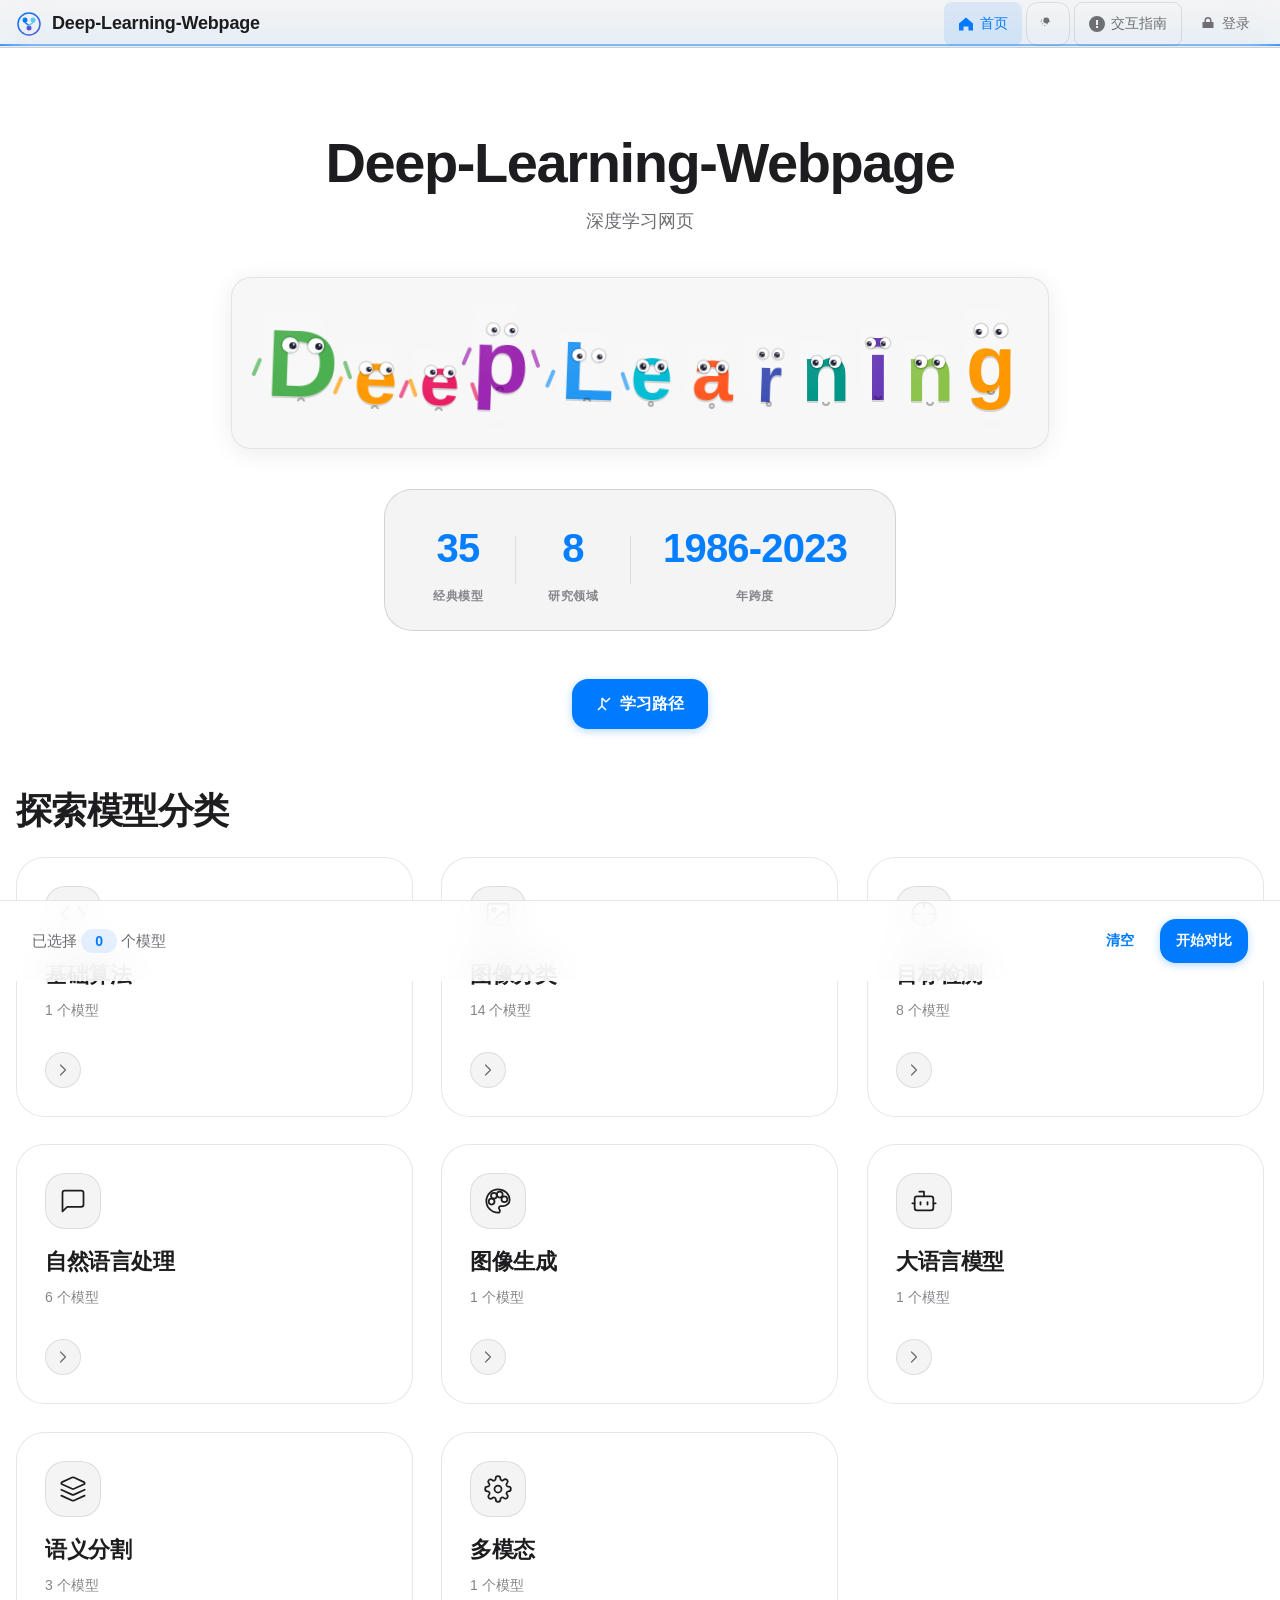
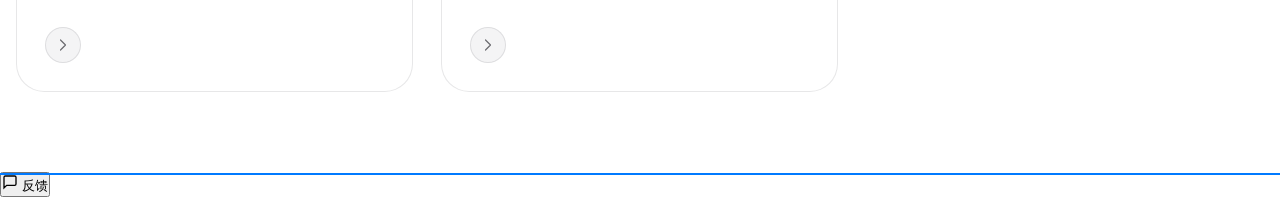
==== commit 297e75e0: "feat: add 35 models paper+tutorial code with local file loading and UI enhancements - Generate 70 Py" ====
--- a/index.html
+++ b/index.html
@@ -21,15 +21,15 @@
     })();
   </script>
 
-  <meta http-equiv="Content-Security-Policy" content="default-src 'self' 'unsafe-inline'; script-src 'self' 'unsafe-inline'; style-src 'self' 'unsafe-inline'; font-src 'self'; img-src 'self' data: blob: https:; connect-src 'self'; frame-ancestors 'none'; form-action 'self'; object-src 'none';">
+  <!-- test目录用于本地测试，不启用CSP防护，确保直接双击index.html即可查看效果 -->
   <title>Deep-Learning-Webpage</title>
 
-  <!-- GitHub Pages 路径基准 -->
-  <base href="/Deep-Learning-Webpage/">
+  <!-- test目录：移除<base>标签，确保本地直接双击打开时路径正确 -->
 
 
 
   <link rel="stylesheet" href="css/style.css">
+  <!-- test目录：CSS在css/子目录中 -->
 </head>
 <body>
   <!-- 骨架屏：首屏加载期间显示 -->
@@ -146,7 +146,7 @@
       <div class="hero">
         <div class="hero-content">
           <h1 class="hero-title" style="text-align:center;font-size:clamp(2rem,5vw,3.5rem);font-weight:700;color:var(--text-primary);margin-bottom:8px;">Deep-Learning-Webpage</h1>
-          <p class="hero-subtitle" style="text-align:center;font-size:clamp(0.875rem,2vw,1.125rem);color:var(--text-secondary);margin-bottom:40px;">交互式探索 35+ 经典深度学习模型的架构与原理</p>
+          <p style="text-align:center;font-size:clamp(0.875rem,2vw,1.125rem);color:var(--text-secondary);margin-bottom:40px;">深度学习网页</p>
           <!-- 字母小人舞台 -->
           <div class="letter-stage" id="letterStage">
             <!-- 由 JS 动态生成字母小人 -->
@@ -913,6 +913,7 @@
     }
   });
   </script>
+  <!-- test目录：使用普通script标签而非ES6模块，确保本地直接打开可用 -->
   <script src="js/utils.js"></script>
   <script src="js/state.js"></script>
   <script src="js/auth.js"></script>
--- a/css/style.css
+++ b/css/style.css
@@ -3832,84 +3832,7 @@
   display: none;
 }
 
-.accordion-section {
-  background: var(--bg-card);
-  border: 1px solid var(--border);
-  border-radius: var(--radius-md);
-  overflow: hidden;
-  transition: background var(--duration-fast) var(--ease-out), border-color var(--duration-fast) var(--ease-out);
-}
-
-.accordion-header {
-  display: flex;
-  align-items: center;
-  justify-content: space-between;
-  padding: 16px 20px;
-  cursor: pointer;
-  user-select: none;
-  font-family: var(--font-heading);
-  font-size: 0.9375rem;
-  font-weight: 600;
-  color: var(--text-primary);
-  background: var(--bg-surface);
-  border: none;
-  width: 100%;
-  text-align: left;
-  transition: background var(--duration-fast) var(--ease-out), color var(--duration-fast) var(--ease-out);
-}
-
-.accordion-header:hover {
-  background: var(--bg-card-hover);
-  color: var(--accent-primary);
-}
-
-.accordion-arrow {
-  display: inline-flex;
-  transition: transform var(--duration-normal) var(--ease-out);
-  color: var(--text-muted);
-  font-size: 0.75rem;
-}
-
-.accordion-section.open .accordion-arrow {
-  transform: rotate(180deg);
-}
-
-.accordion-body {
-  max-height: 0;
-  overflow: hidden;
-  transition: max-height var(--duration-slow) var(--ease-out);
-}
-
-.accordion-section.open .accordion-body {
-  max-height: 1000px;
-}
-
-.accordion-content {
-  padding: 20px;
-  color: var(--text-secondary);
-  font-size: 0.9375rem;
-  line-height: 1.7;
-}
-
-.accordion-content p {
-  margin-bottom: 10px;
-}
-
-.accordion-content .model-page-info-grid {
-  gap: 10px;
-}
-
-.accordion-content .model-page-info-item {
-  padding: 12px 16px;
-}
-
-.accordion-content .model-page-links {
-  gap: 10px;
-}
-
-.accordion-content .model-page-tags {
-  gap: 8px;
-}
+
 
 .viz-main {
   display: flex;
@@ -4595,12 +4518,18 @@
 .code-op { color: var(--layer-pool); }
 .code-self { color: var(--layer-attention); }
 
-/* Code Copy Button */
-.code-copy-btn {
-  position: absolute;
-  top: 12px;
-  right: 12px;
-  padding: 8px 14px;
+/* Code Toolbar */
+.viz-code-toolbar {
+  display: flex;
+  gap: 8px;
+  padding: 10px 20px;
+  background: var(--bg-elevated);
+  border-bottom: 1px solid var(--border);
+}
+
+.code-copy-btn,
+.code-download-btn {
+  padding: 6px 14px;
   background: var(--accent-light);
   color: var(--accent-primary);
   border: none;
@@ -4608,19 +4537,14 @@
   font-size: 0.8125rem;
   font-family: var(--font-body);
   cursor: pointer;
-  opacity: 0;
-  transition: opacity var(--duration-fast) ease, background var(--duration-fast) ease, color var(--duration-fast) ease;
-  z-index: 5;
+  transition: background var(--duration-fast) ease, color var(--duration-fast) ease;
   display: flex;
   align-items: center;
   gap: 6px;
 }
 
-.viz-code-panel:hover .code-copy-btn {
-  opacity: 1;
-}
-
-.code-copy-btn:hover {
+.code-copy-btn:hover,
+.code-download-btn:hover {
   background: var(--accent-primary);
   color: #fff;
 }
@@ -4628,6 +4552,109 @@
 .code-copy-btn.copied {
   background: var(--success);
   color: #fff;
+}
+
+/* Code Version Toggle */
+.viz-code-controls {
+  display: flex;
+  align-items: center;
+  gap: 12px;
+}
+
+.code-version-toggle {
+  display: flex;
+  background: var(--bg-card);
+  border-radius: var(--radius-sm);
+  padding: 2px;
+  gap: 2px;
+}
+
+.version-btn {
+  padding: 5px 14px;
+  border: none;
+  border-radius: var(--radius-sm);
+  background: transparent;
+  color: var(--text-secondary);
+  font-size: 0.75rem;
+  font-family: var(--font-body);
+  font-weight: 500;
+  cursor: pointer;
+  transition: all var(--duration-fast) ease;
+}
+
+.version-btn:hover {
+  color: var(--text-primary);
+}
+
+.version-btn.active {
+  background: var(--accent-primary);
+  color: #fff;
+}
+
+/* Code Loading & Error States */
+.code-loading,
+.code-error {
+  padding: 40px;
+  text-align: center;
+  color: var(--text-muted);
+  font-size: 0.875rem;
+  width: 100%;
+}
+
+.code-error {
+  color: var(--danger);
+}
+
+/* Resource Cards */
+.model-page-resource-grid {
+  display: grid;
+  grid-template-columns: repeat(auto-fit, minmax(260px, 1fr));
+  gap: 16px;
+}
+
+.resource-card {
+  display: flex;
+  align-items: center;
+  gap: 16px;
+  padding: 20px;
+  background: var(--bg-card);
+  border: 1px solid var(--border);
+  border-radius: var(--radius-lg);
+  transition: all var(--duration-fast) ease;
+}
+
+.resource-card:hover {
+  background: var(--bg-card-hover);
+  border-color: var(--accent-primary);
+}
+
+.resource-icon {
+  font-size: 2rem;
+  flex-shrink: 0;
+}
+
+.resource-info {
+  flex: 1;
+  min-width: 0;
+}
+
+.resource-info h4 {
+  font-size: 0.9375rem;
+  font-weight: 600;
+  color: var(--text-primary);
+  margin: 0 0 4px;
+}
+
+.resource-info p {
+  font-size: 0.8125rem;
+  color: var(--text-muted);
+  margin: 0;
+}
+
+.resource-card .btn {
+  flex-shrink: 0;
+  padding: 8px 16px;
+  font-size: 0.8125rem;
 }
 
 /* ==================== 21.5 Model Viz Page Responsive ==================== */
@@ -4817,7 +4844,7 @@
 
 .loading-progress-bar {
   height: 100%;
-  background: linear-gradient(90deg, var(--accent-primary), var(--accent-secondary));
+  background: var(--text-muted);
   width: 0%;
   animation: loadingProgress 2s ease-in-out infinite;
 }
@@ -5326,16 +5353,7 @@
   padding: 40px 48px;
   margin-bottom: 28px;
   overflow: hidden;
-}
-
-.model-page-hero::before {
-  content: '';
-  position: absolute;
-  top: 0;
-  left: 0;
-  right: 0;
-  height: 3px;
-  background: linear-gradient(90deg, var(--accent-primary), var(--accent-secondary));
+  transition: background var(--duration-normal) var(--apple-spring), border-color var(--duration-normal) var(--apple-spring), transform var(--duration-normal) var(--apple-spring), box-shadow var(--duration-normal) var(--apple-spring);
 }
 
 .model-page-hero h1 {
@@ -5380,13 +5398,18 @@
   color: var(--success);
 }
 
-/* Model Page Sections */
 .model-page-section {
   background: var(--bg-card);
   border: 1px solid var(--border);
   border-radius: var(--radius-lg);
   padding: 28px 32px;
   margin-bottom: 20px;
+  transition: background var(--duration-normal) var(--apple-spring), border-color var(--duration-normal) var(--apple-spring);
+}
+
+.model-page-section:hover {
+  background: var(--bg-card-hover);
+  border-color: var(--border-hover);
 }
 
 .model-page-section h2 {
@@ -7147,63 +7170,33 @@
   scrollbar-color: rgba(255, 255, 255, 0.15) transparent;
 }
 
-.accordion-section {
+.detail-panel {
+  background: var(--bg-card);
   border: 1px solid var(--border);
   border-radius: var(--radius-lg);
-  background: var(--bg-card);
-  backdrop-filter: blur(var(--glass-blur)) saturate(180%);
-  -webkit-backdrop-filter: blur(var(--glass-blur)) saturate(180%);
-  margin-bottom: 12px;
+  margin-bottom: 16px;
   overflow: hidden;
-}
-
-.accordion-header {
-  display: flex;
-  align-items: center;
-  justify-content: space-between;
-  padding: 16px 20px;
-  cursor: pointer;
+  transition: background var(--duration-normal) var(--apple-spring), border-color var(--duration-normal) var(--apple-spring);
+}
+
+.detail-panel:hover {
+  background: var(--bg-card-hover);
+  border-color: var(--border-hover);
+}
+
+.detail-panel-title {
   font-family: var(--font-heading);
-  font-size: 1rem;
+  font-size: 0.9375rem;
   font-weight: 600;
   color: var(--text-primary);
-  transition: background var(--duration-fast) var(--ease-out);
-  user-select: none;
-}
-
-.accordion-header:hover {
-  background: var(--bg-card-hover);
-}
-
-.accordion-header:focus-visible {
-  outline: 2px solid var(--accent-primary);
-  outline-offset: -2px;
-}
-
-.accordion-arrow {
-  width: 20px;
-  height: 20px;
-  transition: transform var(--duration-normal) var(--apple-spring);
-  flex-shrink: 0;
-  color: var(--text-muted);
-}
-
-.accordion-section[aria-expanded="true"] .accordion-arrow {
-  transform: rotate(90deg);
-}
-
-.accordion-body {
-  max-height: 0;
-  overflow: hidden;
-  transition: max-height var(--duration-normal) var(--apple-spring), padding var(--duration-normal) var(--ease-out);
-}
-
-.accordion-section[aria-expanded="true"] .accordion-body {
-  max-height: 800px;
-}
-
-.accordion-body-inner {
-  padding: 0 20px 20px;
+  padding: 16px 20px;
+  margin: 0;
+  border-bottom: 1px solid var(--border);
+  letter-spacing: -0.01em;
+}
+
+.detail-panel-body {
+  padding: 20px;
   color: var(--text-secondary);
   font-size: 0.9375rem;
   line-height: 1.7;
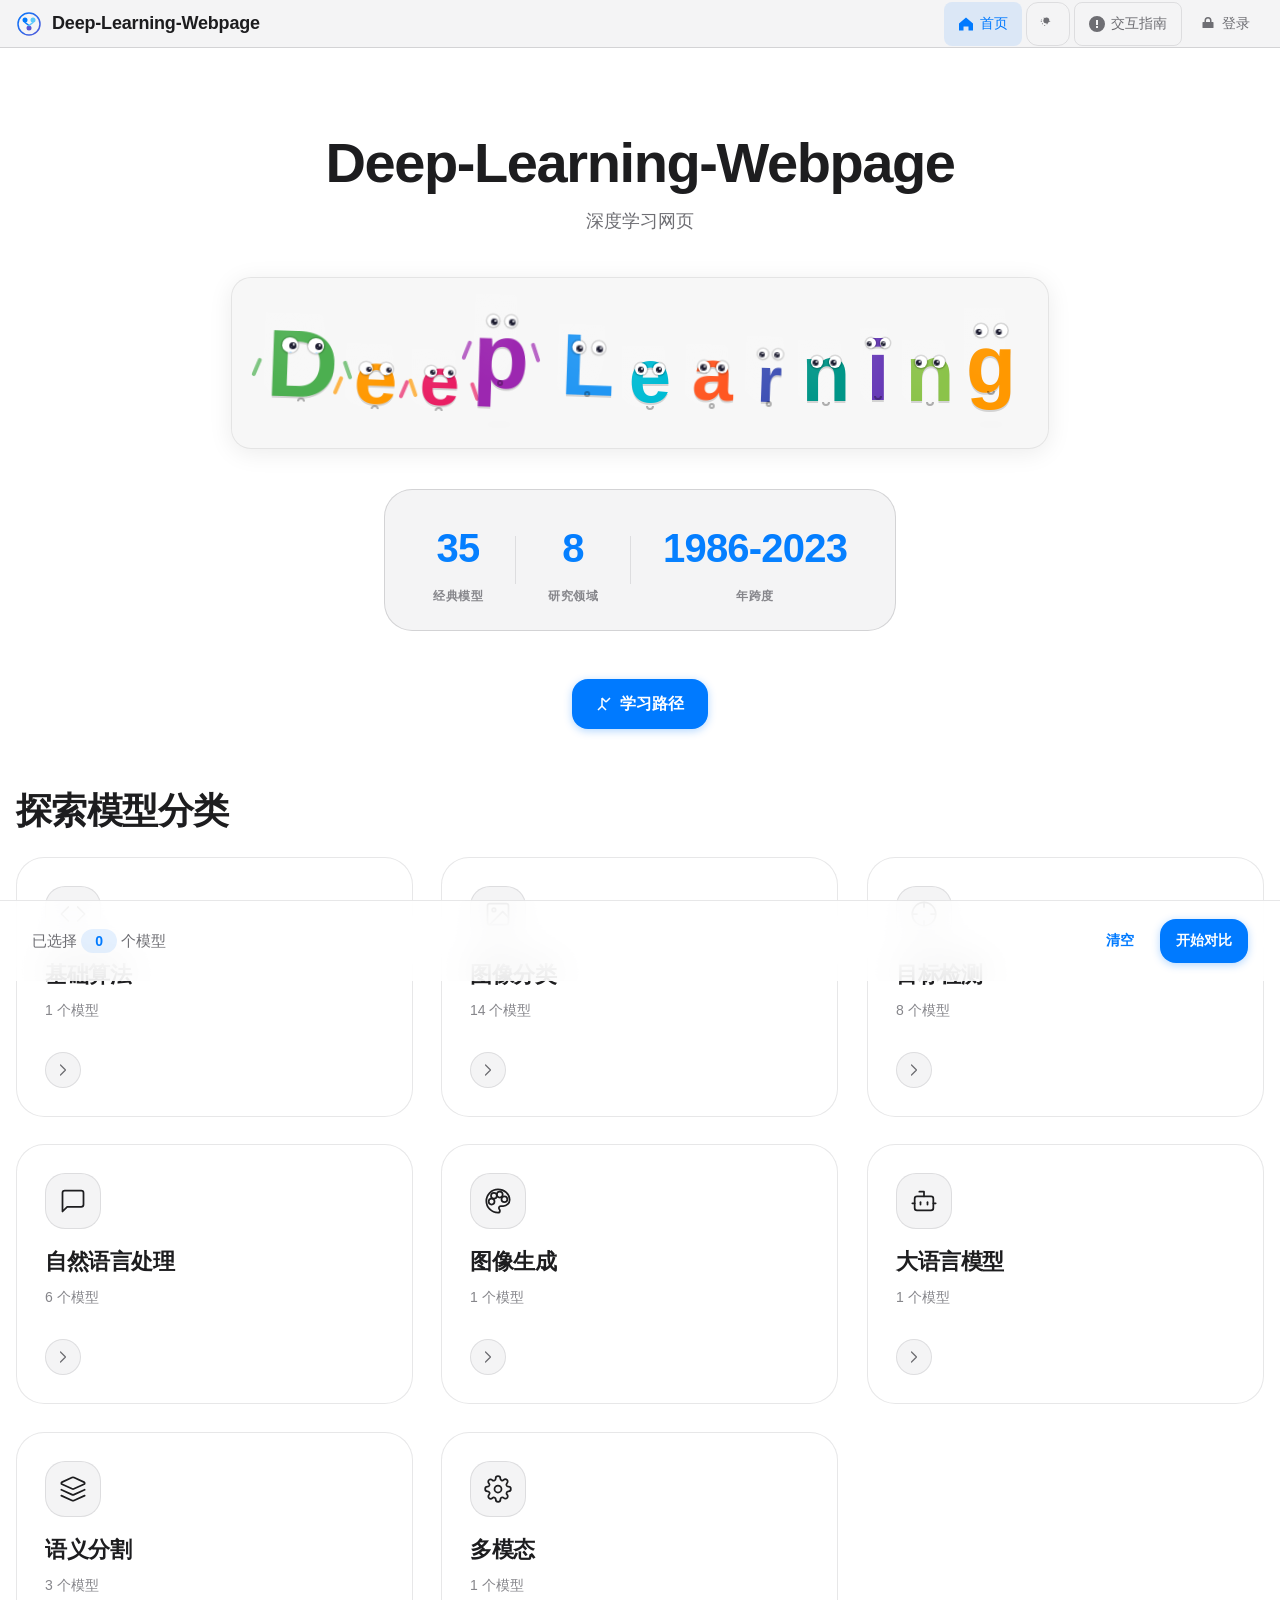
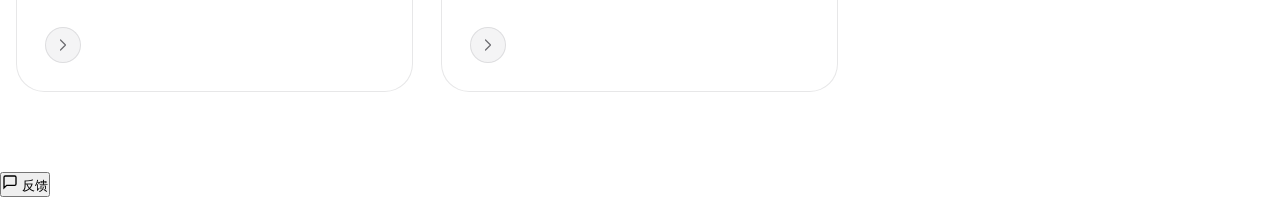
==== commit fc0fb699: "feat: 添加交互指南开关系统，修复字母小人交互bug及初始化一致性" ====
--- a/index.html
+++ b/index.html
@@ -526,6 +526,17 @@
       </button>
       <h2 class="guide-title"><span aria-hidden="true">🎮</span> 字母小人交互指南</h2>
       <p class="guide-subtitle">探索 "Deep Learning" 字母们的有趣互动！</p>
+
+      <!-- 全部交互总开关 -->
+      <div class="guide-section guide-section-master">
+        <div class="guide-section-header">
+          <h3>全部交互</h3>
+          <label class="ios-toggle" title="总开关：全部交互">
+            <input type="checkbox" class="ios-toggle-input" data-setting="allInteractions" checked role="switch" aria-checked="true" aria-label="全部交互总开关" tabindex="0">
+            <span class="ios-toggle-slider"></span>
+          </label>
+        </div>
+      </div>
       
       <!-- V7创新：SVG图标系统 -->
       <svg style="display: none;">
@@ -612,6 +623,28 @@
               <span class="ios-toggle-slider"></span>
             </label>
           </div>
+          <div class="guide-item">
+            <svg class="guide-icon"><use href="#icon-eyecontact"/></svg>
+            <div class="guide-text">
+              <strong>眼球跟随</strong>
+              <p>字母瞳孔实时追踪鼠标位置</p>
+            </div>
+            <label class="ios-toggle ios-toggle-sm" title="眼球跟随">
+              <input type="checkbox" class="ios-toggle-input" data-setting="eyeTracking" checked role="switch" aria-checked="true" aria-label="眼球跟随开关" tabindex="0">
+              <span class="ios-toggle-slider"></span>
+            </label>
+          </div>
+          <div class="guide-item">
+            <svg class="guide-icon"><use href="#icon-snake"/></svg>
+            <div class="guide-text">
+              <strong>排队跟随</strong>
+              <p>快速移动鼠标，字母像贪吃蛇排队</p>
+            </div>
+            <label class="ios-toggle ios-toggle-sm" title="排队跟随">
+              <input type="checkbox" class="ios-toggle-input" data-setting="snakeFollow" checked role="switch" aria-checked="true" aria-label="排队跟随开关" tabindex="0">
+              <span class="ios-toggle-slider"></span>
+            </label>
+          </div>
         </div>
       </div>
       
@@ -721,17 +754,6 @@
             </div>
             <label class="ios-toggle ios-toggle-sm" title="传递眼神">
               <input type="checkbox" class="ios-toggle-input" data-setting="socialEyeContact" checked role="switch" aria-checked="true" aria-label="传递眼神开关" tabindex="0">
-              <span class="ios-toggle-slider"></span>
-            </label>
-          </div>
-          <div class="guide-item">
-            <svg class="guide-icon"><use href="#icon-snake"/></svg>
-            <div class="guide-text">
-              <strong>排队跟随</strong>
-              <p>快速移动鼠标，字母像贪吃蛇跟随</p>
-            </div>
-            <label class="ios-toggle ios-toggle-sm" title="排队跟随">
-              <input type="checkbox" class="ios-toggle-input" data-setting="snakeFollow" checked role="switch" aria-checked="true" aria-label="排队跟随开关" tabindex="0">
               <span class="ios-toggle-slider"></span>
             </label>
           </div>
@@ -766,6 +788,111 @@
           <span class="personality-tag" style="--color:#CE82FF">g 神秘</span>
         </div>
       </div>
+
+      <!-- 视觉特效系统 -->
+      <div class="guide-section">
+        <div class="guide-section-header">
+          <h3><span aria-hidden="true">🎆</span> 视觉特效系统</h3>
+          <label class="ios-toggle" title="总开关：视觉特效">
+            <input type="checkbox" class="ios-toggle-input" data-setting="visualEffects" checked role="switch" aria-checked="true" aria-label="视觉特效总开关" tabindex="0">
+            <span class="ios-toggle-slider"></span>
+          </label>
+        </div>
+        <div class="guide-grid">
+          <div class="guide-item">
+            <svg class="guide-icon"><use href="#icon-celebrate"/></svg>
+            <div class="guide-text">
+              <strong>粒子特效</strong>
+              <p>点击/庆祝时发射粒子</p>
+            </div>
+            <label class="ios-toggle ios-toggle-sm" title="粒子特效">
+              <input type="checkbox" class="ios-toggle-input" data-setting="particleEffects" checked role="switch" aria-checked="true" aria-label="粒子特效开关" tabindex="0">
+              <span class="ios-toggle-slider"></span>
+            </label>
+          </div>
+          <div class="guide-item">
+            <svg class="guide-icon"><use href="#icon-stretch"/></svg>
+            <div class="guide-text">
+              <strong>呼吸动画</strong>
+              <p>字母持续的呼吸缩放</p>
+            </div>
+            <label class="ios-toggle ios-toggle-sm" title="呼吸动画">
+              <input type="checkbox" class="ios-toggle-input" data-setting="breathAnimation" checked role="switch" aria-checked="true" aria-label="呼吸动画开关" tabindex="0">
+              <span class="ios-toggle-slider"></span>
+            </label>
+          </div>
+          <div class="guide-item">
+            <svg class="guide-icon"><use href="#icon-peek"/></svg>
+            <div class="guide-text">
+              <strong>随机眨眼</strong>
+              <p>字母偶尔随机眨眼睛</p>
+            </div>
+            <label class="ios-toggle ios-toggle-sm" title="随机眨眼">
+              <input type="checkbox" class="ios-toggle-input" data-setting="randomBlinking" checked role="switch" aria-checked="true" aria-label="随机眨眼开关" tabindex="0">
+              <span class="ios-toggle-slider"></span>
+            </label>
+          </div>
+        </div>
+      </div>
+
+      <!-- 趣味彩蛋 -->
+      <div class="guide-section">
+        <div class="guide-section-header">
+          <h3><span aria-hidden="true">🥚</span> 趣味彩蛋</h3>
+          <label class="ios-toggle" title="总开关：趣味彩蛋">
+            <input type="checkbox" class="ios-toggle-input" data-setting="easterEggs" checked role="switch" aria-checked="true" aria-label="趣味彩蛋总开关" tabindex="0">
+            <span class="ios-toggle-slider"></span>
+          </label>
+        </div>
+        <div class="guide-grid">
+          <div class="guide-item">
+            <svg class="guide-icon"><use href="#icon-click"/></svg>
+            <div class="guide-text">
+              <strong>双击旋转</strong>
+              <p>双击字母使其旋转</p>
+            </div>
+            <label class="ios-toggle ios-toggle-sm" title="双击旋转">
+              <input type="checkbox" class="ios-toggle-input" data-setting="doubleClickSpin" checked role="switch" aria-checked="true" aria-label="双击旋转开关" tabindex="0">
+              <span class="ios-toggle-slider"></span>
+            </label>
+          </div>
+        </div>
+      </div>
+
+      <!-- 环境感知 -->
+      <div class="guide-section">
+        <div class="guide-section-header">
+          <h3><span aria-hidden="true">🌍</span> 环境感知</h3>
+          <label class="ios-toggle" title="总开关：环境感知">
+            <input type="checkbox" class="ios-toggle-input" data-setting="environmentAwareness" checked role="switch" aria-checked="true" aria-label="环境感知总开关" tabindex="0">
+            <span class="ios-toggle-slider"></span>
+          </label>
+        </div>
+        <div class="guide-grid">
+          <div class="guide-item">
+            <svg class="guide-icon"><use href="#icon-sleep"/></svg>
+            <div class="guide-text">
+              <strong>深夜模式</strong>
+              <p>22:00-06:00 字母更易瞌睡</p>
+            </div>
+            <label class="ios-toggle ios-toggle-sm" title="深夜模式">
+              <input type="checkbox" class="ios-toggle-input" data-setting="nightMode" checked role="switch" aria-checked="true" aria-label="深夜模式开关" tabindex="0">
+              <span class="ios-toggle-slider"></span>
+            </label>
+          </div>
+          <div class="guide-item">
+            <svg class="guide-icon"><use href="#icon-hover"/></svg>
+            <div class="guide-text">
+              <strong>挥手告别</strong>
+              <p>切走页面时字母挥手再见</p>
+            </div>
+            <label class="ios-toggle ios-toggle-sm" title="挥手告别">
+              <input type="checkbox" class="ios-toggle-input" data-setting="wavingGoodbye" checked role="switch" aria-checked="true" aria-label="挥手告别开关" tabindex="0">
+              <span class="ios-toggle-slider"></span>
+            </label>
+          </div>
+        </div>
+      </div>
       
       <!-- Spotlight 方案选择 -->
       <div class="guide-section">
@@ -786,32 +913,32 @@
             <input type="radio" name="spotlightScheme" value="B" onchange="setSpotlightScheme('B')">
             <span class="spotlight-option-card">
               <strong>方案 B</strong>
-              <span>Vercel 极简光晕</span>
-              <small>极淡光晕，几乎不可见</small>
+              <span>Canvas 粒子星轨</span>
+              <small>蓝紫粒子绕鼠标轨道运动</small>
             </span>
           </label>
           <label class="spotlight-option">
             <input type="radio" name="spotlightScheme" value="C" onchange="setSpotlightScheme('C')">
             <span class="spotlight-option-card">
               <strong>方案 C</strong>
-              <span>Linear 边框流光</span>
-              <small>卡片边缘旋转渐变边框</small>
+              <span>网格光波</span>
+              <small>鼠标附近网格线变亮</small>
             </span>
           </label>
           <label class="spotlight-option">
             <input type="radio" name="spotlightScheme" value="D" onchange="setSpotlightScheme('D')">
             <span class="spotlight-option-card">
               <strong>方案 D</strong>
-              <span>Stripe 卡片内发光</span>
-              <small>鼠标位置产生内部光斑</small>
+              <span>动态幻彩光斑</span>
+              <small>模糊色块浮动变幻</small>
             </span>
           </label>
           <label class="spotlight-option">
             <input type="radio" name="spotlightScheme" value="E" onchange="setSpotlightScheme('E')">
             <span class="spotlight-option-card">
               <strong>方案 E</strong>
-              <span>Magic UI 光束连接</span>
-              <small>动态虚线光束连接元素</small>
+              <span>毛玻璃光晕</span>
+              <small>多层渐变模拟毛玻璃质感</small>
             </span>
           </label>
         </div>
@@ -921,6 +1048,7 @@
   <script src="js/viz-engine.js"></script>
   <script src="js/ui-components.js"></script>
   <script src="js/letter-system.js"></script>
+  <script src="js/interaction-toggles.js"></script>
   <script src="js/router.js"></script>
   <script src="js/models-data.js"></script>
   <script src="js/modal-system.js"></script>
--- a/css/style.css
+++ b/css/style.css
@@ -23,6 +23,9 @@
   --accent-secondary: #0A84FF;
   --accent-light: rgba(0, 122, 255, 0.15);
   --accent-glow: rgba(0, 122, 255, 0.3);
+
+  /* Grid Effect */
+  --grid-color: rgba(0, 122, 255, 0.06);
 
   /* Layer Colors - Vibrant Apple style */
   --layer-input: #30D158;
@@ -164,14 +167,6 @@
   );
 }
 
-[data-theme="light"] .hero-stats.stripe-glow::before {
-  background: radial-gradient(
-    300px circle at var(--tilt-x, 50%) var(--tilt-y, 50%),
-    rgba(0, 100, 220, 0.08) 0%,
-    transparent 60%
-  );
-}
-
 [data-theme="light"] .hero-subtitle {
   color: var(--text-secondary);
 }
@@ -370,6 +365,22 @@
   -webkit-font-smoothing: antialiased;
   -moz-osx-font-smoothing: grayscale;
   text-rendering: optimizeLegibility;
+}
+
+/* 防止点击空白处产生文本选择（蓝条问题） */
+html, body {
+  -webkit-user-select: none;
+  user-select: none;
+  -webkit-tap-highlight-color: transparent;
+}
+
+/* 仅在需要文本选择的元素上允许选择 */
+input, textarea, select,
+.code-line, .viz-code-body pre,
+[contenteditable="true"],
+.code-tooltip {
+  -webkit-user-select: text;
+  user-select: text;
 }
 
 body {
@@ -1720,81 +1731,150 @@
     transparent 55%);
 }
 
-/* 方案 C: Linear 边框流光 */
-.hero-stats.border-beam {
+/* 方案 B: Canvas 粒子星轨跟随 */
+.hero-particle-canvas {
+  position: absolute;
+  inset: 0;
+  pointer-events: none;
+  z-index: 1;
+  width: 100%;
+  height: 100%;
+  display: block;
+}
+
+/* 方案 E: 毛玻璃光晕 — 多层径向渐变模拟毛玻璃质感 */
+.hero-glass {
   position: relative;
 }
 
-.hero-stats.border-beam::before {
-  content: '';
-  position: absolute;
-  inset: -2px;
-  border-radius: calc(var(--radius-xl) + 2px);
-  background: conic-gradient(from 0deg, transparent 0%, var(--accent-primary) 15%, transparent 30%);
-  animation: border-beam-rotate 2s linear infinite;
-  opacity: 0;
-  transition: opacity 0.3s ease;
-  z-index: -1;
-}
-
-.hero-stats.border-beam:hover::before {
-  opacity: 1;
-}
-
-@keyframes border-beam-rotate {
-  0% { transform: rotate(0deg); }
-  100% { transform: rotate(360deg); }
-}
-
-/* 方案 D: Stripe 卡片内发光 */
-.hero-stats.stripe-glow::before {
+.hero-glass::before {
   content: '';
   position: absolute;
   inset: 0;
-  border-radius: inherit;
-  background: radial-gradient(
-    300px circle at var(--tilt-x, 50%) var(--tilt-y, 50%),
-    rgba(0, 122, 255, 0.12) 0%,
-    transparent 60%);
-  opacity: 0;
-  transition: opacity 0.3s ease;
-  pointer-events: none;
-}
-
-.hero-stats.stripe-glow:hover::before {
-  opacity: 1;
-}
-
-/* 方案 E: Magic UI 光束连接 */
-.hero-beam {
-  position: absolute;
   pointer-events: none;
   z-index: 0;
+  backdrop-filter: blur(40px) saturate(120%);
+  -webkit-backdrop-filter: blur(40px) saturate(120%);
+  /* 多层半透明径向渐变叠加，营造毛玻璃质感 */
+  background:
+    /* 第1层：鼠标周围通透光晕（高亮度区域） */
+    radial-gradient(
+      500px circle at var(--glass-x, 50%) var(--glass-y, 50%),
+      rgba(200, 160, 255, 0.18) 0%,
+      rgba(160, 120, 255, 0.10) 20%,
+      rgba(120, 80, 255, 0.05) 40%,
+      transparent 65%
+    ),
+    /* 第2层：蓝紫色散光层 — 跟随鼠标扩散 */
+    radial-gradient(
+      700px circle at var(--glass-x, 50%) var(--glass-y, 50%),
+      rgba(140, 100, 255, 0.06) 0%,
+      rgba(100, 60, 220, 0.03) 30%,
+      transparent 60%
+    ),
+    /* 第3层：整体毛玻璃基底 — 左上蓝紫调 */
+    radial-gradient(
+      ellipse 100% 80% at 20% 30%,
+      rgba(120, 80, 255, 0.04) 0%,
+      rgba(80, 50, 200, 0.02) 40%,
+      transparent 70%
+    ),
+    /* 第4层：整体毛玻璃基底 — 右下紫红调 */
+    radial-gradient(
+      ellipse 80% 90% at 75% 70%,
+      rgba(160, 100, 255, 0.03) 0%,
+      rgba(100, 60, 200, 0.02) 30%,
+      transparent 60%
+    ),
+    /* 第5层：环境光晕 — 底部柔和蓝光 */
+    radial-gradient(
+      ellipse 120% 60% at 50% 100%,
+      rgba(80, 60, 255, 0.04) 0%,
+      transparent 60%
+    );
+  transition: background 0.3s ease;
+  will-change: transform;
+}
+
+/* Light theme 适配 */
+[data-theme="light"] .hero-glass::before {
+  backdrop-filter: blur(40px) saturate(100%);
+  -webkit-backdrop-filter: blur(40px) saturate(100%);
+  background:
+    radial-gradient(
+      500px circle at var(--glass-x, 50%) var(--glass-y, 50%),
+      rgba(140, 100, 255, 0.10) 0%,
+      rgba(100, 70, 220, 0.06) 20%,
+      rgba(80, 50, 200, 0.03) 40%,
+      transparent 65%
+    ),
+    radial-gradient(
+      700px circle at var(--glass-x, 50%) var(--glass-y, 50%),
+      rgba(100, 70, 220, 0.04) 0%,
+      rgba(60, 40, 180, 0.02) 30%,
+      transparent 60%
+    ),
+    radial-gradient(
+      ellipse 100% 80% at 20% 30%,
+      rgba(80, 50, 200, 0.03) 0%,
+      transparent 70%
+    ),
+    radial-gradient(
+      ellipse 80% 90% at 75% 70%,
+      rgba(100, 60, 200, 0.02) 0%,
+      transparent 60%
+    ),
+    radial-gradient(
+      ellipse 120% 60% at 50% 100%,
+      rgba(60, 40, 200, 0.03) 0%,
+      transparent 60%
+    );
+}
+
+[data-theme="light"] .hero-blobs::before {
+  filter: saturate(80%);
+}
+
+/* ==================== Hero Grid Effect (方案 C) ==================== */
+.hero.hero-grid {
+  background-image:
+    linear-gradient(var(--grid-color) 0.5px, transparent 0.5px),
+    linear-gradient(90deg, var(--grid-color) 0.5px, transparent 0.5px),
+    radial-gradient(circle, rgba(0, 122, 255, 0.2) 1px, transparent 1px);
+  background-size: 40px 40px, 40px 40px, 40px 40px;
+  background-position: 0 0, 0 0, 0 0;
+}
+
+.hero.hero-grid::before {
+  content: '';
+  position: absolute;
+  inset: -1px;
+  pointer-events: none;
+  z-index: 0;
+  background-image:
+    linear-gradient(rgba(0, 122, 255, 0.25) 0.5px, transparent 0.5px),
+    linear-gradient(90deg, rgba(0, 122, 255, 0.25) 0.5px, transparent 0.5px),
+    radial-gradient(circle, rgba(0, 122, 255, 0.5) 1.5px, transparent 1.5px);
+  background-size: 40px 40px, 40px 40px, 40px 40px;
+  background-position: 0 0, 0 0, 0 0;
+  -webkit-mask-image: radial-gradient(
+    300px circle at var(--grid-mouse-x, 50%) var(--grid-mouse-y, 50%),
+    rgba(255, 255, 255, 0.9) 0%,
+    transparent 70%
+  );
+  mask-image: radial-gradient(
+    300px circle at var(--grid-mouse-x, 50%) var(--grid-mouse-y, 50%),
+    rgba(255, 255, 255, 0.9) 0%,
+    transparent 70%
+  );
+  -webkit-mask-composite: source-over;
+  mask-composite: add;
   opacity: 0;
-  transition: opacity 0.6s ease;
-}
-
-.hero:hover .hero-beam {
-  opacity: 0.15;
-}
-
-.hero-beam svg {
-  width: 100%;
-  height: 100%;
-  overflow: visible;
-}
-
-.hero-beam path {
-  stroke: var(--accent-primary);
-  stroke-width: 1.5;
-  fill: none;
-  stroke-dasharray: 8 4;
-  animation: beam-dash 1s linear infinite;
-}
-
-@keyframes beam-dash {
-  0% { stroke-dashoffset: 0; }
-  100% { stroke-dashoffset: -12; }
+  transition: opacity 0.5s ease;
+}
+
+.hero.hero-grid:hover::before {
+  opacity: 1;
 }
 
 /* Light theme 适配 */
@@ -1811,16 +1891,7 @@
     transparent 55%);
 }
 
-[data-theme="light"] .hero-stats.stripe-glow::before {
-  background: radial-gradient(
-    300px circle at var(--tilt-x, 50%) var(--tilt-y, 50%),
-    rgba(0, 100, 220, 0.08) 0%,
-    transparent 60%);
-}
-
-[data-theme="light"] .hero-beam path {
-  stroke: var(--accent-primary);
-}
+
 
 /* ==================== Hero Title Hover ==================== */
 .hero-content {
@@ -1915,15 +1986,6 @@
   opacity: 1;
 }
 
-/* 避免与 stripe-glow 的 ::before 冲突 */
-.hero-stats.stripe-glow::before {
-  background: radial-gradient(
-    300px circle at var(--tilt-x, 50%) var(--tilt-y, 50%),
-    rgba(0, 122, 255, 0.12) 0%,
-    transparent 60%
-  );
-}
-
 .hero-stats:hover {
   border-color: var(--border-hover);
   box-shadow: 0 8px 40px rgba(0, 0, 0, 0.3), 0 0 0 1px rgba(255, 255, 255, 0.05);
@@ -2238,6 +2300,7 @@
   grid-template-columns: 1fr;
   gap: 16px;
   padding-bottom: 60px;
+  transition: opacity 0.2s ease;
 }
 
 @media (min-width: 640px) {
@@ -2499,12 +2562,18 @@
   font-family: var(--font-body);
   cursor: pointer;
   text-decoration: none;
-  transition: background var(--duration-fast) var(--ease-out), transform var(--duration-fast) var(--ease-out);
+  position: relative;
+  z-index: 1;
+  transition: background var(--duration-normal) var(--ease-out), transform var(--duration-normal) var(--ease-out), box-shadow var(--duration-normal) var(--ease-out);
 }
 
 .model-card-view-link:hover {
   background: var(--accent-secondary);
+  color: #fff;
   transform: translateY(-1px);
+  box-shadow: 0 4px 12px rgba(0, 122, 255, 0.35);
+  backdrop-filter: brightness(1.1);
+  -webkit-backdrop-filter: brightness(1.1);
 }
 
 /* 对比复选框 */
@@ -4420,7 +4489,6 @@
   padding: 0;
   max-height: 480px;
   overflow: auto;
-  display: flex;
   background: rgba(0, 0, 0, 0.3);
   font-family: var(--font-mono);
   font-size: 0.875rem;
@@ -4433,10 +4501,10 @@
   font-size: 0.875rem;
   line-height: 1.8;
   color: var(--text-secondary);
-  white-space: pre;
   tab-size: 4;
   display: flex;
   width: 100%;
+  transition: opacity 0.2s ease;
 }
 
 .code-line-numbers {
@@ -4469,6 +4537,11 @@
   border-radius: 2px;
   transition: background var(--duration-fast) var(--ease-out);
   display: block;
+  white-space: pre;
+  font-family: var(--font-mono);
+  font-size: 0.875rem;
+  line-height: 1.8;
+  min-height: 1.8em;
 }
 
 .code-line:hover {
@@ -5075,7 +5148,7 @@
 
 /* Code Tooltip */
 .code-tooltip {
-  position: fixed;
+  position: absolute;
   z-index: 1000;
   max-width: 440px;
   min-width: 320px;
@@ -5196,6 +5269,16 @@
 }
 
 /* ==================== 24. Animations ==================== */
+
+/* 代码面板淡入动画 */
+.code-fade-enter {
+  opacity: 0;
+}
+.code-fade-enter-active {
+  opacity: 1;
+  transition: opacity 0.2s ease;
+}
+
 @keyframes fadeInUp {
   from {
     opacity: 0;
@@ -6249,7 +6332,9 @@
   .interaction-guide-btn,
   .letter-stage,
   .hero-spotlight,
-  .hero-beam,
+  .hero-glass,
+  .hero-blobs,
+  .hero-particle-canvas,
   .toast,
   .modal-overlay,
   .compare-bar,
@@ -6370,10 +6455,39 @@
   -webkit-user-select: none;
 }
 
-/* ==================== Focus Visible ==================== */
-*:focus-visible {
-  outline: 2px solid var(--accent-primary);
-  outline-offset: 2px;
+/* ==================== Focus & Focus Visible ==================== */
+/* 防止程序化 .focus() 或点击空白处导致非交互元素产生蓝色焦点轮廓
+   :focus 覆盖程序化调用（如 el.focus()）
+   :focus-visible 覆盖键盘导航场景
+   交互元素（button, input, a 等）的焦点样式在各自的 CSS 规则中定义 */
+html:focus,
+body:focus,
+main:focus,
+section:focus,
+div:focus,
+header:focus,
+footer:focus,
+nav:focus,
+aside:focus,
+article:focus,
+span:focus,
+html:focus-visible,
+body:focus-visible,
+main:focus-visible,
+section:focus-visible,
+div:focus-visible,
+header:focus-visible,
+footer:focus-visible,
+nav:focus-visible,
+aside:focus-visible,
+article:focus-visible,
+span:focus-visible {
+  outline: none !important;
+}
+
+/* 防止 html/body 自身在任何情况下出现 outline */
+html, body {
+  outline: none;
 }
 
 button:focus:not(:focus-visible),
@@ -8367,3 +8481,51 @@
     transform: translate(-50%, -50%) !important;
   }
 }
+
+/* 方案 D: 动态幻彩光斑 — 多个模糊色块浮动变幻 */
+.hero-blobs {
+  position: relative;
+  overflow: hidden;
+}
+
+.hero-blobs::before {
+  content: '';
+  position: absolute;
+  inset: 0;
+  pointer-events: none;
+  z-index: 0;
+  background:
+    radial-gradient(ellipse 40% 50% at 20% 60%, rgba(88, 86, 214, 0.15), transparent 50%),
+    radial-gradient(ellipse 35% 45% at 70% 30%, rgba(0, 122, 255, 0.15), transparent 50%),
+    radial-gradient(ellipse 30% 40% at 50% 80%, rgba(175, 82, 222, 0.12), transparent 50%),
+    radial-gradient(ellipse 45% 35% at 80% 70%, rgba(0, 122, 255, 0.1), transparent 50%),
+    radial-gradient(ellipse 25% 55% at 30% 20%, rgba(88, 86, 214, 0.12), transparent 50%);
+  animation: blobMorph 8s ease-in-out infinite;
+}
+
+@keyframes blobMorph {
+  0%, 100% {
+    background:
+      radial-gradient(ellipse 40% 50% at 20% 60%, rgba(88, 86, 214, 0.15), transparent 50%),
+      radial-gradient(ellipse 35% 45% at 70% 30%, rgba(0, 122, 255, 0.15), transparent 50%),
+      radial-gradient(ellipse 30% 40% at 50% 80%, rgba(175, 82, 222, 0.12), transparent 50%),
+      radial-gradient(ellipse 45% 35% at 80% 70%, rgba(0, 122, 255, 0.1), transparent 50%),
+      radial-gradient(ellipse 25% 55% at 30% 20%, rgba(88, 86, 214, 0.12), transparent 50%);
+  }
+  33% {
+    background:
+      radial-gradient(ellipse 55% 45% at 75% 40%, rgba(0, 122, 255, 0.15), transparent 50%),
+      radial-gradient(ellipse 30% 50% at 25% 70%, rgba(175, 82, 222, 0.12), transparent 50%),
+      radial-gradient(ellipse 40% 35% at 60% 25%, rgba(88, 86, 214, 0.15), transparent 50%),
+      radial-gradient(ellipse 35% 55% at 45% 85%, rgba(0, 122, 255, 0.1), transparent 50%),
+      radial-gradient(ellipse 50% 40% at 85% 55%, rgba(88, 86, 214, 0.12), transparent 50%);
+  }
+  66% {
+    background:
+      radial-gradient(ellipse 35% 50% at 60% 80%, rgba(175, 82, 222, 0.12), transparent 50%),
+      radial-gradient(ellipse 45% 40% at 35% 25%, rgba(0, 122, 255, 0.15), transparent 50%),
+      radial-gradient(ellipse 50% 45% at 80% 50%, rgba(88, 86, 214, 0.15), transparent 50%),
+      radial-gradient(ellipse 25% 55% at 15% 65%, rgba(0, 122, 255, 0.1), transparent 50%),
+      radial-gradient(ellipse 40% 35% at 55% 15%, rgba(88, 86, 214, 0.12), transparent 50%);
+  }
+}
